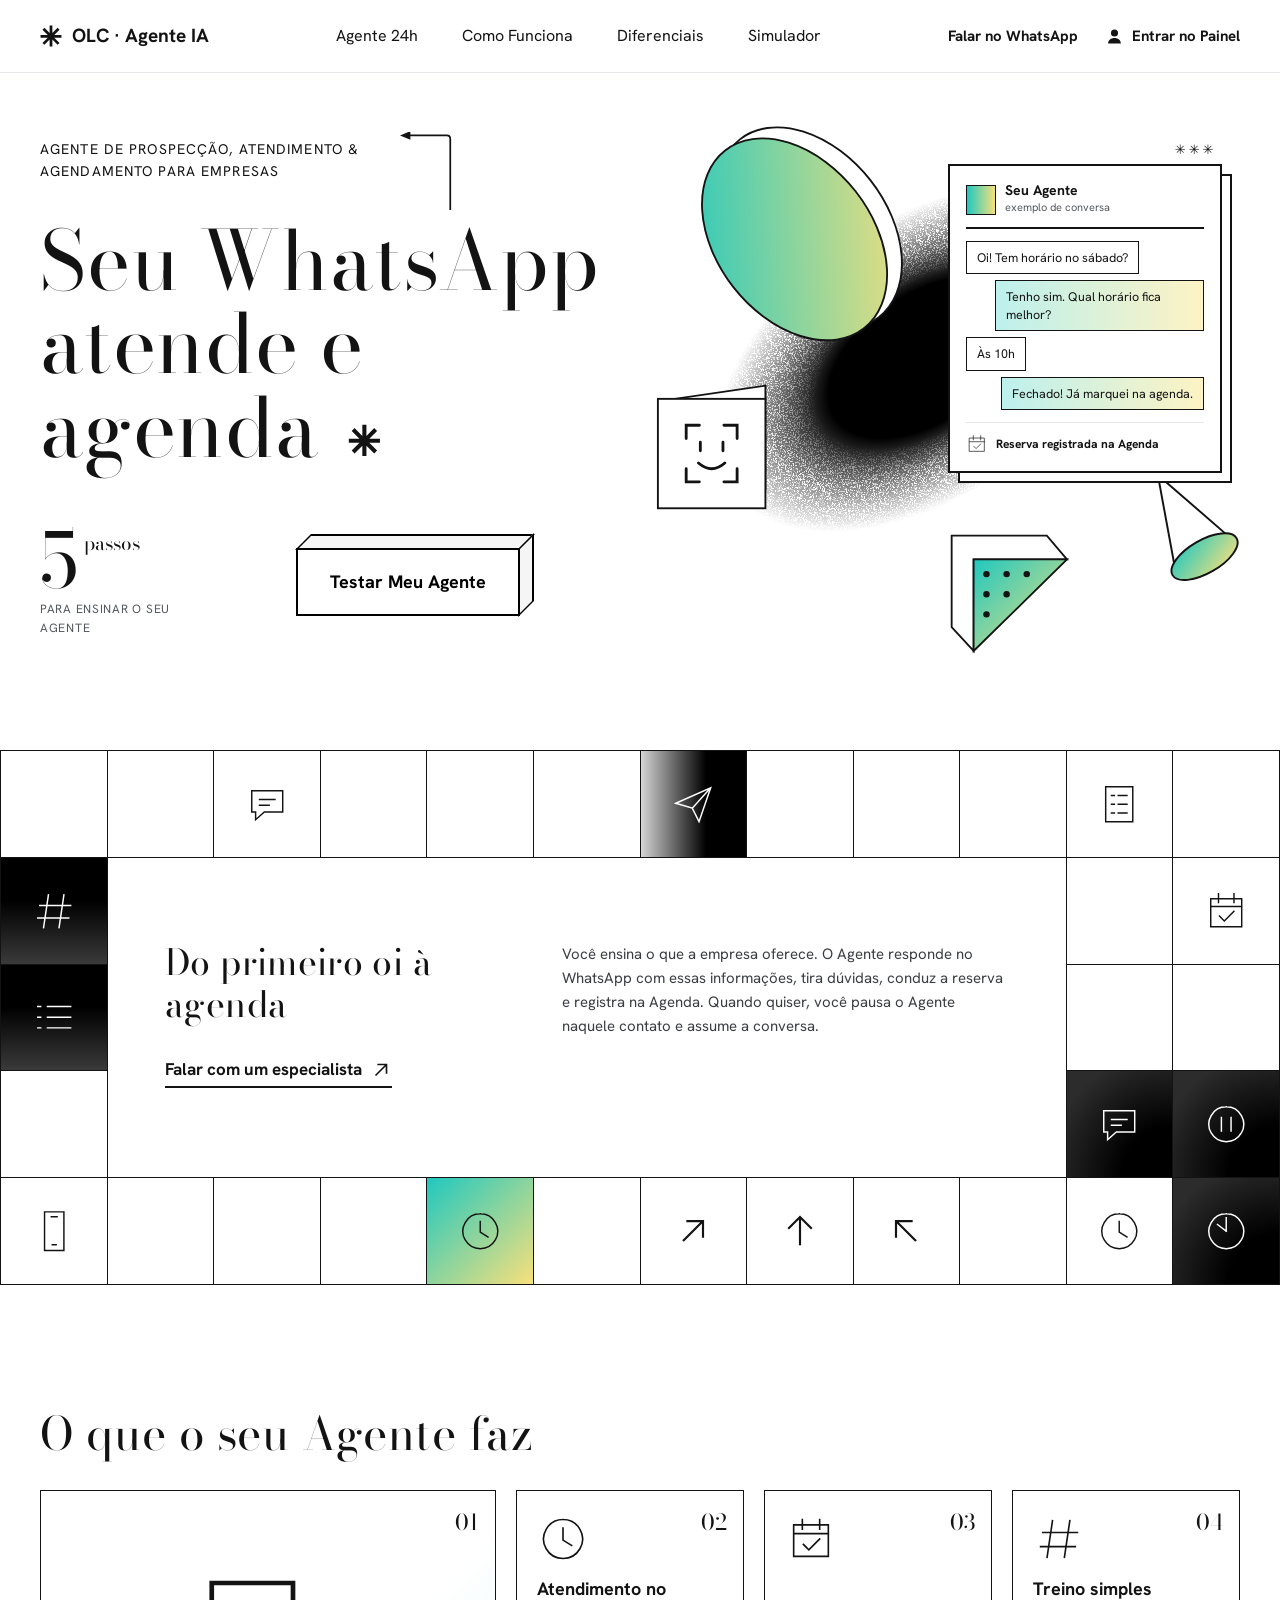
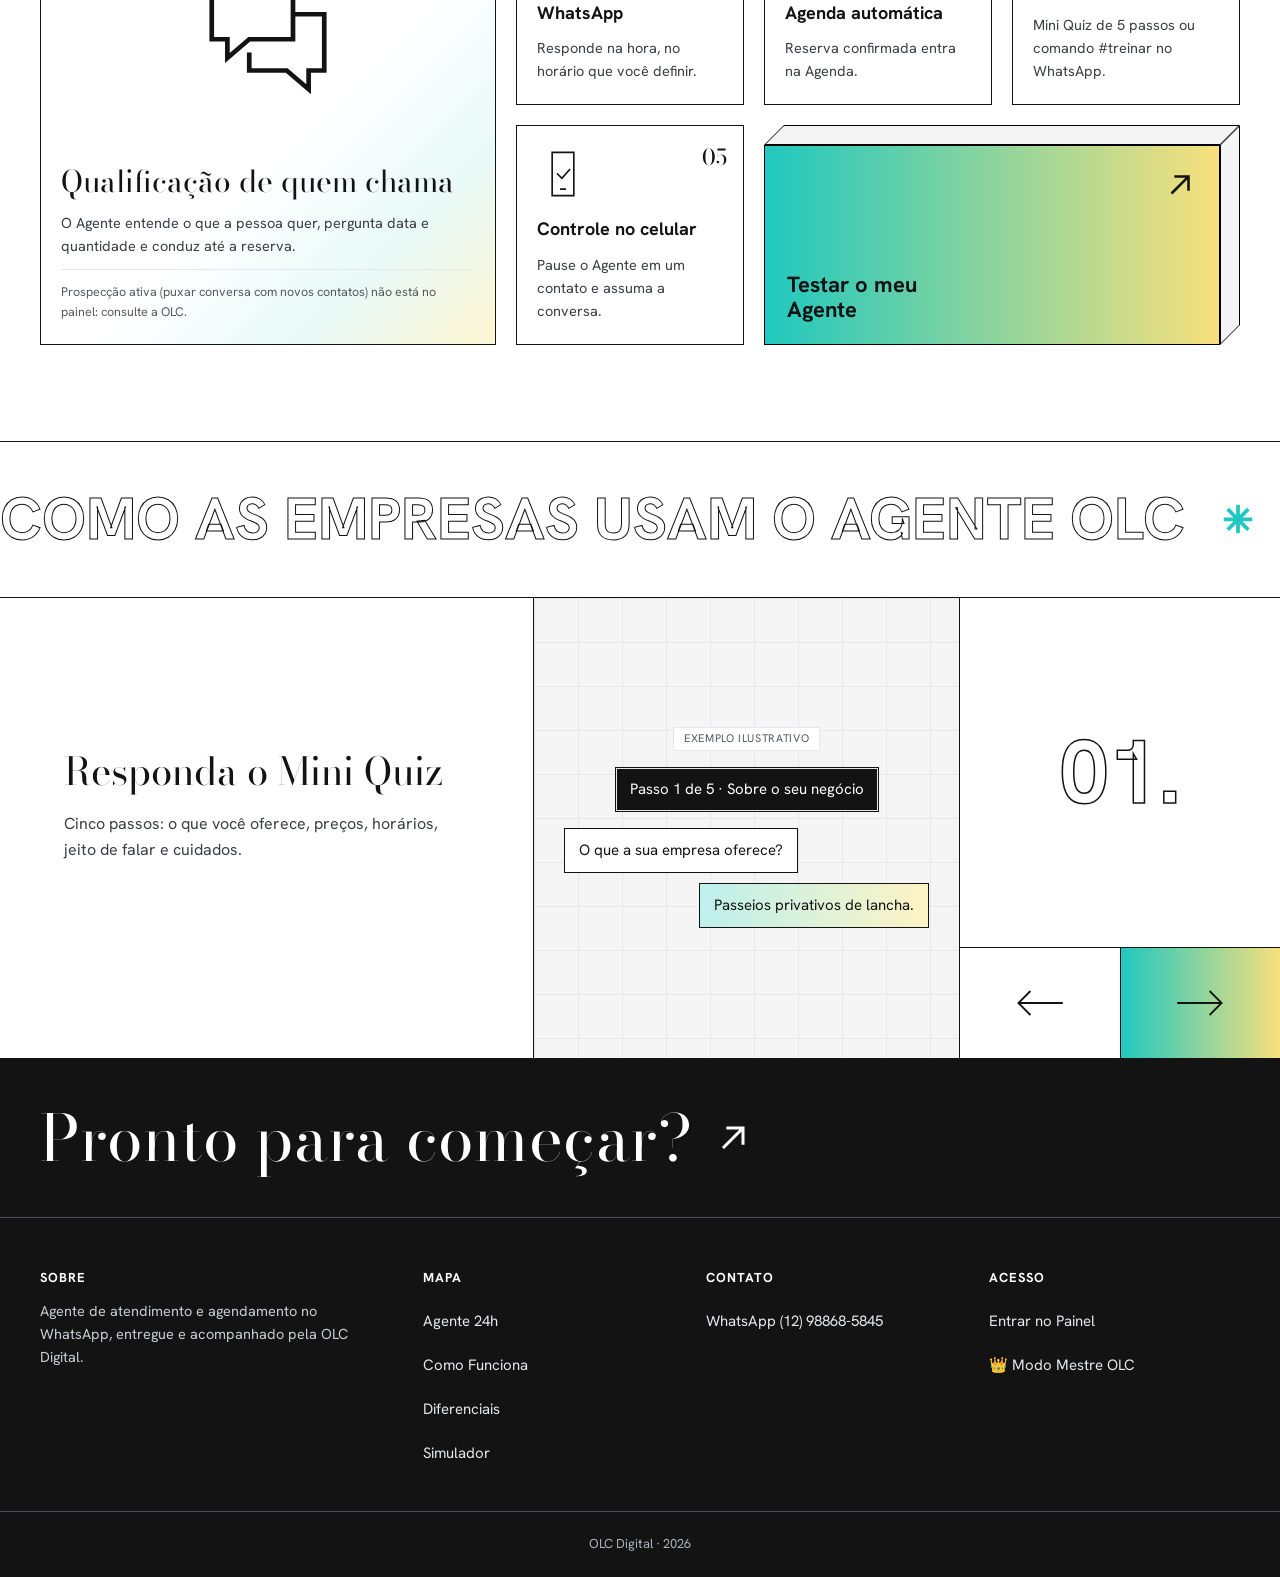
==== index.html @ b6b9e074 "Vitrine comercial em grid arquitetonico (referencia Cyboro) e painel na mesma identidade Co-authored" ====
<!doctype html>
<html lang="pt-BR">
<head>
<meta charset="utf-8">
<meta http-equiv="Content-Security-Policy" content="default-src 'none'; script-src 'self'; style-src 'self'; font-src 'self'; img-src 'self' data:; connect-src https://n8n.187.53.124.11.sslip.io; manifest-src 'self'; base-uri 'none'; form-action 'none'">
<meta name="viewport" content="width=device-width,initial-scale=1,viewport-fit=cover">
<meta name="robots" content="noindex, nofollow">
<meta name="referrer" content="no-referrer">
<meta name="theme-color" content="#ffffff">
<title>OLC · Agente IA para WhatsApp</title>
<meta name="description" content="Agente de atendimento e agendamento no WhatsApp para empresas, pela OLC Digital.">
<link rel="icon" href="icon.svg?v=5" type="image/svg+xml">
<link rel="stylesheet" href="fonts/fonts.css">
<link rel="stylesheet" href="app.css?v=5">
<link rel="stylesheet" href="cyboro.css?v=5">
</head>
<body>
<div id="app"><p class="boot">Abrindo…</p></div>
<div id="toast" class="toast" role="status" aria-live="polite"></div>
<dialog id="modal" class="modal" aria-labelledby="modalTitle"></dialog>
<noscript><p class="boot">Ative o JavaScript para usar o painel.</p></noscript>
<script src="landing.js?v=5"></script>
<script src="app.js?v=5"></script>
</body>
</html>
---- fonts/fonts.css ----
@font-face{font-family:'Bodoni Moda';font-style:normal;font-weight:400;font-display:swap;src:url(bodoni-moda-0.woff2) format('woff2')}
@font-face{font-family:'Hanken Grotesk';font-style:normal;font-weight:400;font-display:swap;src:url(hanken-grotesk-1.woff2) format('woff2')}
@font-face{font-family:'Hanken Grotesk';font-style:normal;font-weight:500;font-display:swap;src:url(hanken-grotesk-1.woff2) format('woff2')}
@font-face{font-family:'Hanken Grotesk';font-style:normal;font-weight:600;font-display:swap;src:url(hanken-grotesk-1.woff2) format('woff2')}
@font-face{font-family:'Hanken Grotesk';font-style:normal;font-weight:700;font-display:swap;src:url(hanken-grotesk-1.woff2) format('woff2')}
@font-face{font-family:'Hanken Grotesk';font-style:normal;font-weight:800;font-display:swap;src:url(hanken-grotesk-1.woff2) format('woff2')}
---- app.css ----
:root{--bg:#f8fafc;--panel:#ffffff;--panel2:#f1f5f9;--line:#e2e8f0;--line2:#cbd5e1;--ink:#0f172a;--mute:#64748b;--green:#059669;--green2:#047857;--blue:#2563eb;--copper:#d97706;--red:#dc2626;--r:20px;--out:cubic-bezier(.22,1,.36,1);--mono:'DM Mono',ui-monospace,monospace}
*{box-sizing:border-box}
html,body{margin:0;background:var(--bg);color:var(--ink);font:400 15.5px/1.55 'Schibsted Grotesk',system-ui,sans-serif;-webkit-font-smoothing:antialiased;overflow-x:clip}
body{background:radial-gradient(60% 45% at 88% 0%,rgba(16,185,129,.08),transparent 70%),radial-gradient(50% 40% at 0% 100%,rgba(37,99,235,.06),transparent 70%),var(--bg);background-attachment:fixed;min-height:100dvh}
h1,h2,h3,p,ul{margin:0;padding:0}ul{list-style:none}
h1{font-size:clamp(30px,5vw,44px);line-height:1.06;letter-spacing:-.035em;font-weight:800;color:var(--ink)}
h2{font-size:19px;letter-spacing:-.02em;font-weight:700;line-height:1.25;color:var(--ink)}
h3{font-size:16px;font-weight:700;line-height:1.3;color:var(--ink)}
a{color:inherit}
[hidden]{display:none!important}
:focus-visible{outline:3px solid var(--blue);outline-offset:2px}
.boot{padding:40px 22px;text-align:center;color:var(--mute)}
.mute{color:var(--mute)}.small{font-size:13px}
svg.i{width:22px;height:22px;flex:none;fill:none;stroke:currentColor;stroke-width:1.8;stroke-linecap:round;stroke-linejoin:round}

button{font:inherit;color:inherit;cursor:pointer}
button:disabled{cursor:not-allowed;opacity:.55}
.btn{display:inline-flex;align-items:center;justify-content:center;gap:9px;min-height:48px;padding:0 20px;border:0;border-radius:14px;background:#ffffff;color:var(--ink);box-shadow:inset 0 0 0 1px var(--line2),0 1px 2px rgba(15,23,42,.04);font-weight:700;font-size:14.5px;text-decoration:none;transition:transform .14s var(--out),background-color .15s,box-shadow .15s}
.btn:hover{background:var(--panel2)}.btn:active{transform:scale(.97)}
.btn.primary{background:var(--green);color:#ffffff;box-shadow:0 4px 14px -3px rgba(5,150,105,.38)}.btn.primary:hover{background:var(--green2)}
.btn.gold{background:#eff6ff;color:#1d4ed8;box-shadow:inset 0 0 0 1px #bfdbfe}.btn.gold:hover{background:#dbeafe}
.btn.danger{background:#fef2f2;color:var(--red);box-shadow:inset 0 0 0 1px #fecaca}
.btn.ghost{background:transparent;box-shadow:inset 0 0 0 1px var(--line)}
.btn.block{width:100%}
.btn[aria-busy="true"]{position:relative;color:transparent!important}
.btn[aria-busy="true"]::after{content:"";position:absolute;width:18px;height:18px;border-radius:50%;border:2.5px solid currentColor;border-right-color:transparent;animation:spin .7s linear infinite}
.btn.primary[aria-busy="true"]::after{border-color:#ffffff;border-right-color:transparent}
@keyframes spin{to{transform:rotate(360deg)}}
.iconbtn{display:grid;place-items:center;width:46px;height:46px;flex:none;border:0;border-radius:13px;background:#ffffff;color:#334155;box-shadow:inset 0 0 0 1px var(--line2)}
.iconbtn:hover{background:var(--panel2);color:var(--ink)}

label{display:block;font-size:13px;font-weight:600;color:#334155}
input,textarea,select{display:block;width:100%;min-height:48px;margin-top:7px;padding:12px 14px;border:0;border-radius:13px;background:#ffffff;box-shadow:inset 0 0 0 1px var(--line2);color:var(--ink);font:400 16px/1.4 inherit;font-family:inherit}
textarea{resize:vertical;min-height:88px}
input:focus,textarea:focus,select:focus{outline:0;box-shadow:inset 0 0 0 2px var(--green),0 0 0 3px rgba(16,185,129,.12)}
::placeholder{color:#94a3b8}
.check{display:flex;align-items:center;gap:10px;min-height:46px;font-weight:500;cursor:pointer;color:#334155}
.check input{width:22px;height:22px;min-height:0;margin:0;accent-color:var(--green)}
.row{display:grid;grid-template-columns:repeat(2,minmax(0,1fr));gap:12px}
.stack{display:grid;gap:14px;grid-template-columns:minmax(0,1fr);align-content:start}
.acts{display:flex;flex-wrap:wrap;gap:10px}
.err{padding:12px 14px;border-radius:13px;background:#fef2f2;color:var(--red);box-shadow:inset 0 0 0 1px #fecaca;font-size:14px}
.err:empty{display:none}

.card{min-width:0;padding:22px;border-radius:var(--r);background:#ffffff;box-shadow:inset 0 0 0 1px var(--line),0 1px 3px rgba(15,23,42,.04),0 10px 28px -10px rgba(15,23,42,.06)}
.card>header{display:flex;align-items:flex-start;justify-content:space-between;gap:12px}
.card.hi{box-shadow:inset 0 0 0 1.5px rgba(5,150,105,.38),0 14px 34px -14px rgba(5,150,105,.16)}
.card.admin{box-shadow:inset 0 0 0 1.5px #93c5fd;background:#f8fbff}
.badge{display:inline-flex;align-items:center;gap:7px;padding:4px 11px;border-radius:99px;font-size:12px;font-weight:700;white-space:nowrap;background:#f1f5f9;color:#334155}
.badge.ok{background:#ecfdf5;color:var(--green2);box-shadow:inset 0 0 0 1px #a7f3d0}
.badge.warn{background:#fffbeb;color:#b45309;box-shadow:inset 0 0 0 1px #fde68a}
.badge.off{background:#fef2f2;color:var(--red);box-shadow:inset 0 0 0 1px #fecaca}
.badge.dot::before{content:"";width:8px;height:8px;border-radius:50%;background:currentColor}
.pill-tag{display:inline-flex;align-items:center;gap:8px;padding:6px 14px;border-radius:99px;background:#ecfdf5;color:var(--green2);box-shadow:inset 0 0 0 1px #a7f3d0;font-size:13px;font-weight:700;margin-bottom:14px}

/* shell */
.shell{display:grid;grid-template-columns:256px minmax(0,1fr);min-height:100dvh}
.side{position:sticky;top:0;height:100dvh;display:flex;flex-direction:column;gap:18px;padding:22px 14px;background:#ffffff;box-shadow:1px 0 0 var(--line)}
.tabs{display:grid;gap:6px}
.tab{position:relative;display:flex;align-items:center;gap:12px;min-height:50px;padding:0 14px;border:0;border-radius:14px;background:transparent;color:#475569;font-weight:600;font-size:14.5px;text-align:left;transition:background-color .15s,color .15s}
.tab:hover{background:#f1f5f9;color:var(--ink)}
.tab[aria-selected="true"]{background:#ecfdf5;color:#065f46;font-weight:700;box-shadow:inset 0 0 0 1px #a7f3d0}
.tab[aria-selected="true"] svg{color:var(--green)}
.tab .short{display:none}
.side-foot{margin-top:auto;display:grid;gap:8px}
.main{min-width:0}
.top{position:sticky;top:0;z-index:15;display:flex;align-items:center;gap:12px;padding:12px clamp(16px,3vw,34px);background:rgba(255,255,255,.92);backdrop-filter:blur(14px);-webkit-backdrop-filter:blur(14px);box-shadow:0 1px 0 var(--line)}
.top .who{flex:1;min-width:0}
.top .who b{display:block;font-size:16px;white-space:nowrap;overflow:hidden;text-overflow:ellipsis;line-height:1.3;color:var(--ink)}
.top .who small{display:block;color:var(--mute);font-size:12.5px;white-space:nowrap;overflow:hidden;text-overflow:ellipsis}
.top .mobile-only{display:none}
.view{padding:24px clamp(16px,3vw,34px) 60px;max-width:1180px;margin:0 auto}
.view-head{margin-bottom:20px}.view-head h1{font-size:clamp(26px,3.4vw,36px)}.view-head p{margin-top:8px;color:var(--mute);max-width:46em}
.cols{display:grid;grid-template-columns:repeat(2,minmax(0,1fr));gap:18px;align-items:start}

/* status */
.status{display:grid;grid-template-columns:minmax(0,1fr) auto;gap:14px;align-items:center}
.status+.status{margin-top:16px;padding-top:16px;border-top:1px solid var(--line)}
.switch{position:relative;width:68px;height:46px;border:0;background:transparent;padding:0}
.switch::before{content:"";position:absolute;inset:5px 0;border-radius:99px;background:#cbd5e1;box-shadow:inset 0 0 0 1px #94a3b8;transition:background-color .2s}
.switch::after{content:"";position:absolute;top:9px;left:4px;width:28px;height:28px;border-radius:50%;background:#ffffff;box-shadow:0 2px 6px rgba(15,23,42,.22);transition:transform .25s var(--out)}
.switch[aria-checked="true"]::before{background:var(--green);box-shadow:none}
.switch[aria-checked="true"]::after{transform:translateX(32px)}
.tip{margin-top:12px;padding:12px 14px;border-radius:13px;background:#f0fdf4;color:#065f46;box-shadow:inset 0 0 0 1px #bbf7d0;font-size:13.5px}
code{font-family:var(--mono);font-size:.92em;background:#ffffff;box-shadow:inset 0 0 0 1px #cbd5e1;color:#0f172a;padding:1px 6px;border-radius:6px;word-break:break-word}

.list{display:grid;gap:10px;margin-top:14px;grid-template-columns:minmax(0,1fr)}
.item{min-width:0;padding:15px;border-radius:15px;background:#f8fafc;box-shadow:inset 0 0 0 1px var(--line);overflow-wrap:anywhere}
.item-top{display:flex;align-items:center;justify-content:space-between;gap:10px;flex-wrap:wrap}
.note{display:grid;grid-template-columns:minmax(0,1fr) auto;gap:10px;align-items:start}
.note p{margin-top:7px;white-space:pre-wrap;color:#1e293b}
.empty{padding:26px 16px;border-radius:15px;border:1px dashed var(--line2);background:#f8fafc;text-align:center;color:var(--mute);font-size:14px}
details.item>summary{display:flex;align-items:center;gap:10px;min-height:44px;cursor:pointer;list-style:none;font-weight:700;color:var(--ink)}
details.item>summary::-webkit-details-marker{display:none}
details.item>summary::after{content:"+";margin-left:auto;font-size:22px;font-weight:400;color:var(--mute)}
details.item[open]>summary::after{content:"−"}
details.item .body{margin-top:12px}

/* chat clean white */
.chat{display:flex;flex-direction:column;height:calc(100dvh - 290px);min-height:440px;max-width:760px;margin:0 auto;border-radius:var(--r);overflow:hidden;background:#ffffff;box-shadow:inset 0 0 0 1px var(--line),0 18px 42px -18px rgba(15,23,42,.12)}
.chat-head{display:flex;align-items:center;gap:11px;padding:12px 16px;background:#ffffff;border-bottom:1px solid var(--line)}
.chat-head .tx{flex:1;min-width:0}.chat-head b{display:block;line-height:1.3;white-space:nowrap;overflow:hidden;text-overflow:ellipsis;color:var(--ink)}.chat-head small{color:var(--green);font-size:12.5px;font-weight:600}
.msgs{flex:1;min-height:0;overflow-y:auto;display:flex;flex-direction:column;gap:8px;padding:18px 14px;background-color:#f8fafc;background-image:radial-gradient(#cbd5e1 1px,transparent 1px);background-size:20px 20px}
.bubble{max-width:84%;padding:10px 14px;border-radius:15px;white-space:pre-wrap;overflow-wrap:anywhere;box-shadow:0 1px 2px rgba(15,23,42,.06);animation:pop .3s var(--out);font-size:15px}
.bubble.in{align-self:flex-start;background:#ffffff;color:var(--ink);box-shadow:inset 0 0 0 1px var(--line),0 1px 2px rgba(15,23,42,.04);border-top-left-radius:4px}
.bubble.out{align-self:flex-end;background:var(--green);color:#ffffff;border-top-right-radius:4px}
.sys{align-self:center;max-width:92%;margin:6px 0;padding:10px 14px;border-radius:13px;background:#ffffff;color:#334155;box-shadow:inset 0 0 0 1px var(--line);font-size:13.5px;text-align:center}
.sys button{display:block;margin:8px auto 0}
@keyframes pop{from{opacity:0;transform:translateY(6px)}}
.typing{align-self:flex-start;display:flex;gap:5px;padding:13px 15px;border-radius:14px;background:#ffffff;box-shadow:inset 0 0 0 1px var(--line)}
.typing i{width:8px;height:8px;border-radius:50%;background:var(--green);animation:bounce 1.1s ease-in-out infinite}.typing i:nth-child(2){animation-delay:.14s}.typing i:nth-child(3){animation-delay:.28s}
@keyframes bounce{0%,60%,100%{transform:translateY(0);opacity:.4}30%{transform:translateY(-6px);opacity:1}}
.chat-head small.is-typing{color:var(--blue)}
.chips{display:flex;gap:8px;overflow-x:auto;padding:10px 12px;scrollbar-width:none;background:#ffffff;border-top:1px solid var(--line)}
.chips button{flex:none;min-height:42px;padding:0 15px;border:0;border-radius:99px;background:#ecfdf5;color:var(--green2);box-shadow:inset 0 0 0 1px #a7f3d0;font-size:13.5px;font-weight:600}
.chips button:hover{background:#d1fae5}
.compose{display:flex;gap:8px;align-items:center;padding:10px 12px 12px;background:#ffffff;border-top:1px solid var(--line)}
.compose input{margin:0;border-radius:99px;min-width:0;background:#f8fafc}
.compose .send{display:grid;place-items:center;width:48px;height:48px;flex:none;border:0;border-radius:50%;background:var(--green);color:#ffffff;box-shadow:0 4px 12px rgba(5,150,105,.3)}

.filterbar{display:flex;gap:8px;overflow-x:auto;scrollbar-width:none;margin-top:14px;padding:2px}
.filterbar button{flex:none;min-height:42px;padding:0 15px;border:0;border-radius:99px;background:#ffffff;box-shadow:inset 0 0 0 1px var(--line2);font-size:13.5px;font-weight:600;color:#475569}
.filterbar button[aria-pressed="true"]{background:var(--ink);color:#ffffff;box-shadow:none}
.kv{margin-top:8px;font-size:14.5px;color:#1e293b}.kv b{font-weight:700;color:var(--ink)}
.item .acts{margin-top:12px}
.item .acts .btn{min-height:44px;padding:0 14px;font-size:13.5px}
.log{display:flex;flex-direction:column;gap:6px;max-height:300px;overflow:auto;padding:10px;border-radius:12px;background:#ffffff;box-shadow:inset 0 0 0 1px var(--line);margin-top:8px}

.modal{width:min(460px,calc(100% - 24px));max-height:min(92dvh,760px);padding:24px;border:0;border-radius:24px;background:#ffffff;color:var(--ink);box-shadow:0 0 0 1px var(--line),0 30px 70px -15px rgba(15,23,42,.28)}
.modal.wide{width:min(580px,calc(100% - 20px));max-height:min(92dvh,820px)}
.q-prog{height:7px;border-radius:99px;background:#e2e8f0;overflow:hidden;margin-bottom:18px}
.q-bar{height:100%;background:linear-gradient(90deg,var(--green),var(--blue));border-radius:99px;transition:width .3s var(--out)}
.q-step{display:grid;gap:14px}
.q-step h3{font-size:20px;line-height:1.28;letter-spacing:-.02em}
.q-chips{display:flex;flex-wrap:wrap;gap:8px}
.q-chips button{min-height:38px;padding:0 14px;border:0;border-radius:99px;background:#f8fafc;color:#334155;box-shadow:inset 0 0 0 1px var(--line2);font-size:13px;font-weight:600;transition:all .15s}
.q-chips button:hover,.q-chips button.on{background:#ecfdf5;color:var(--green2);box-shadow:inset 0 0 0 1.5px var(--green)}
.q-tones{display:grid;grid-template-columns:repeat(2,minmax(0,1fr));gap:10px}
.q-tone{display:grid;gap:4px;padding:12px 14px;border:0;border-radius:15px;background:#f8fafc;box-shadow:inset 0 0 0 1px var(--line2);text-align:left;transition:all .15s}
.q-tone b{font-size:14px;color:var(--ink)}.q-tone small{font-size:12.5px;color:var(--mute);line-height:1.35}
.q-tone:hover,.q-tone.on{background:#ecfdf5;box-shadow:inset 0 0 0 2px var(--green)}
.q-nav{margin-top:18px;padding-top:14px;border-top:1px solid var(--line);justify-content:space-between;align-items:center}
.gate-steps{display:grid;gap:10px;margin-top:22px;max-width:440px}
.g-step{display:flex;align-items:center;gap:12px;padding:10px 14px;border-radius:14px;background:#ffffff;box-shadow:inset 0 0 0 1px var(--line),0 2px 6px rgba(15,23,42,.03);font-size:14px;font-weight:600;color:#334155}
.g-step b{display:grid;place-items:center;width:28px;height:28px;flex:none;border-radius:50%;background:#ecfdf5;color:var(--green2);box-shadow:inset 0 0 0 1px #a7f3d0;font-size:13px}
@media (max-width:560px){.q-tones{grid-template-columns:minmax(0,1fr)}.gate-steps{margin-left:auto;margin-right:auto;text-align:left}}
.modal::backdrop{background:rgba(15,23,42,.42);backdrop-filter:blur(4px)}
.modal[open]{animation:pop .3s var(--out)}
.modal-head{display:flex;align-items:flex-start;justify-content:space-between;gap:12px;margin-bottom:14px}
.qrbox{display:grid;place-items:center;min-height:280px;margin-top:14px;padding:16px;border-radius:18px;background:#f8fafc;box-shadow:inset 0 0 0 1px var(--line);color:var(--ink);text-align:center}
.qrbox img{width:min(270px,100%);height:auto;border-radius:12px}
.pair{font:600 clamp(24px,8vw,34px)/1.2 var(--mono);letter-spacing:.12em;color:var(--green2)}
.toast{position:fixed;left:50%;bottom:calc(96px + env(safe-area-inset-bottom));z-index:60;transform:translate(-50%,14px);width:max-content;max-width:calc(100% - 28px);padding:12px 18px;border-radius:14px;background:var(--ink);color:#ffffff;font-weight:600;font-size:14px;opacity:0;visibility:hidden;transition:opacity .2s,transform .3s var(--out),visibility .2s;box-shadow:0 16px 36px rgba(15,23,42,.22)}
.toast.on{opacity:1;visibility:visible;transform:translate(-50%,0)}
.toast.bad{background:var(--red);color:#ffffff}

/* ---------- radar clean light ---------- */
.radar{--c1:var(--green);--c2:var(--blue);position:relative;width:168px;aspect-ratio:1;flex:none}
.radar svg{position:relative;width:100%;height:100%;overflow:visible}
.radar .rings{fill:none;stroke:#cbd5e1;stroke-width:1.2}
.radar .wave{position:absolute;inset:16%;border-radius:50%;border:1.5px solid var(--c1);opacity:0;animation:wave 3.6s cubic-bezier(.22,.6,.36,1) infinite}
.radar .wave:nth-child(2){animation-delay:1.2s;border-color:var(--c2)}
.radar .wave:nth-child(3){animation-delay:2.4s}
@keyframes wave{0%{transform:scale(.45);opacity:.65}100%{transform:scale(1.45);opacity:0}}
.radar .sweep{position:absolute;inset:4%;border-radius:50%;background:conic-gradient(from 0deg,transparent 0 78%,rgba(16,185,129,.18) 99%,transparent);animation:turn 5.2s linear infinite}
.radar .orbit{transform-origin:100px 100px;animation:turn 16s linear infinite}
.radar .orbit.o2{animation:turn 23s linear infinite reverse}
.radar .orbit path{fill:none;stroke:#94a3b8;stroke-width:1.2;stroke-dasharray:3 3}
.radar .orbit circle{fill:var(--c1)}.radar .orbit .gold{fill:var(--c2)}
@keyframes turn{to{transform:rotate(360deg)}}
.radar .core{transform-origin:100px 100px;animation:breathe 3.2s ease-in-out infinite}
.radar .halo{fill:#ecfdf5}
.radar .hex{fill:#ffffff;stroke:var(--c1);stroke-width:2.5}
.radar .face{fill:none;stroke:var(--green2);stroke-width:4.5;stroke-linecap:round}
@keyframes breathe{50%{transform:scale(1.07)}}
.radar .burst{position:absolute;inset:0;border-radius:50%;border:3px solid var(--c1);pointer-events:none}

/* ---------- hero branco executivo ---------- */
.hero-wrap{max-width:1180px;margin:0 auto;padding:20px clamp(16px,3vw,34px) 0}
.hero{--tone:var(--green);position:relative;isolation:isolate;overflow:hidden;display:grid;grid-template-columns:minmax(0,1.15fr) minmax(0,1fr);grid-template-areas:"top flow" "top acts" "kpis kpis";gap:16px 28px;align-items:center;padding:24px 26px;border-radius:26px;background:#ffffff;box-shadow:inset 0 0 0 1px var(--line),0 14px 36px -16px rgba(15,23,42,.08)}
.hero::before,.hero::after{content:"";position:absolute;z-index:-2;width:65%;aspect-ratio:1;border-radius:50%;pointer-events:none}
.hero::before{left:-22%;top:-70%;background:radial-gradient(closest-side,rgba(16,185,129,.09),transparent)}
.hero::after{right:-20%;bottom:-85%;background:radial-gradient(closest-side,rgba(37,99,235,.07),transparent)}
.h-grid{position:absolute;inset:0;z-index:-1;background-image:linear-gradient(rgba(148,163,184,.12) 1px,transparent 1px),linear-gradient(90deg,rgba(148,163,184,.12) 1px,transparent 1px);background-size:34px 34px;-webkit-mask-image:radial-gradient(90% 90% at 30% 30%,#000,transparent);mask-image:radial-gradient(90% 90% at 30% 30%,#000,transparent)}
.h-top{grid-area:top;display:flex;align-items:center;gap:22px;min-width:0}
.h-copy{min-width:0}
.seal-live{display:inline-flex;align-items:center;gap:9px;padding:6px 13px;border-radius:99px;background:#ecfdf5;color:var(--green2);box-shadow:inset 0 0 0 1px #a7f3d0;font-size:12.5px;line-height:1.3}
.seal-live i{position:relative;width:9px;height:9px;flex:none;border-radius:50%;background:var(--tone)}
.seal-live i::after{content:"";position:absolute;inset:0;border-radius:50%;background:var(--tone);animation:ping 1.8s ease-out infinite}
@keyframes ping{to{transform:scale(2.6);opacity:0}}
.hero h2{margin-top:10px;font:700 clamp(28px,3.2vw,40px)/1.06 'Schibsted Grotesk',system-ui,sans-serif;letter-spacing:-.03em;color:var(--ink)}
.hero .h-copy p{margin-top:6px;color:#475569;font-size:14.5px}

.flow{grid-area:flow;display:flex;align-items:flex-start;min-width:0}
.node{display:grid;justify-items:center;gap:7px;width:76px;flex:none;font-size:12px;font-weight:700;color:#334155;text-align:center}
.node svg{width:50px;height:50px;padding:13px;border-radius:17px;fill:none;stroke:#0f172a;stroke-width:1.8;stroke-linecap:round;stroke-linejoin:round;background:#f8fafc;box-shadow:inset 0 0 0 1px var(--line2)}
.node.n-ia svg{background:linear-gradient(145deg,#059669,#047857);stroke:#ffffff;box-shadow:0 8px 20px -4px rgba(5,150,105,.45)}
.link{position:relative;flex:1;min-width:20px;height:50px}
.link u{position:absolute;left:0;right:0;top:18px;height:2px;overflow:hidden;border-radius:2px;background:#e2e8f0;text-decoration:none}
.link u.back{top:31px}
.link u i{position:absolute;inset:0;animation:run 1.9s linear infinite}
.link u i::after{content:"";position:absolute;left:0;top:0;width:44%;height:2px;background:linear-gradient(90deg,transparent,var(--green))}
.link u.back i{animation-direction:reverse;animation-delay:-.9s}
.link u.back i::after{background:linear-gradient(90deg,var(--blue),transparent);left:auto;right:100%}
@keyframes run{from{transform:translateX(-45%)}to{transform:translateX(100%)}}

.h-acts{grid-area:acts;display:flex;flex-wrap:wrap;align-items:center;gap:12px}
.power{display:flex;align-items:center;gap:10px;font-weight:700;font-size:14px;color:var(--ink)}
.h-acts .btn{flex:1 1 230px;min-height:50px;text-align:center}
.switch::before{z-index:0}.switch::after{z-index:1}

.kpis{grid-area:kpis;display:grid;grid-template-columns:repeat(3,minmax(0,1fr));gap:12px}
.kpi{position:relative;display:grid;grid-template-columns:auto minmax(0,1fr);grid-template-areas:"n l" "bar bar";gap:8px 12px;align-items:center;min-height:78px;padding:14px 16px;border:0;border-radius:18px;background:#f8fafc;box-shadow:inset 0 0 0 1px var(--line);text-align:left;transition:box-shadow .15s,background-color .15s}
.kpi:hover{background:#ffffff;box-shadow:inset 0 0 0 1.5px var(--green),0 6px 18px -6px rgba(15,23,42,.08)}
.kpi b{grid-area:n;font:600 28px/1 var(--mono);color:var(--ink)}
.kpi span{grid-area:l;font-size:13px;font-weight:600;line-height:1.25;color:#475569}
.kpi em{grid-area:bar;display:grid;grid-template-columns:repeat(8,1fr);gap:4px}
.kpi em i{height:5px;border-radius:3px;background:#e2e8f0}
.kpi em i.lit{background:var(--green);transform-origin:left;animation:fill .55s var(--out) backwards}
.kpi:nth-child(2) em i.lit{background:var(--blue)}.kpi:nth-child(3) em i.lit{background:#0284c7}
@keyframes fill{from{transform:scaleX(0)}}
.glow{position:absolute;inset:0;border-radius:inherit;box-shadow:inset 0 0 0 2px var(--green);pointer-events:none;opacity:0}
.item{position:relative}

/* estados */
.hero[data-state="ready"]{--tone:var(--copper)}
.hero[data-state="ready"] .seal-live{background:#fffbeb;color:#b45309;box-shadow:inset 0 0 0 1px #fde68a}
.hero[data-state="ready"] .l1 u i{display:none}
.hero[data-state="ready"] .l1 u{background:repeating-linear-gradient(90deg,#f59e0b 0 5px,transparent 5px 11px)}
.hero[data-state="paused"]{--tone:var(--red)}
.hero[data-state="paused"] .seal-live{background:#fef2f2;color:var(--red);box-shadow:inset 0 0 0 1px #fecaca}
.hero[data-state="paused"] .radar{--c1:#94a3b8;--c2:#94a3b8}
.hero[data-state="paused"] .radar .wave,.hero[data-state="paused"] .radar .sweep,.hero[data-state="paused"] .link u i{display:none}
.hero[data-state="paused"] .radar .orbit,.hero[data-state="paused"] .radar .core{animation-play-state:paused}
.hero[data-state="paused"] .node{opacity:.55}

/* modos compactos */
.hero.m-chat,.hero.m-agenda{padding:14px 18px}
.hero.m-chat .h-acts,.hero.m-agenda .h-acts{display:none}
.hero.m-chat{grid-template-columns:minmax(0,1fr) minmax(0,1fr);grid-template-areas:"top flow"}
.hero.m-chat .kpis{display:none}
.hero.m-agenda{grid-template-areas:"top flow" "kpis kpis"}
.hero.m-chat .radar,.hero.m-agenda .radar{width:84px}
.hero.m-chat h2,.hero.m-agenda h2{margin-top:6px;font-size:24px}
.hero.m-chat .h-copy p,.hero.m-agenda .h-copy p{display:none}
.hero-wrap.w-chat{max-width:828px}
.view.is-chat{padding-top:12px;padding-bottom:12px}.view.is-chat .view-head{display:none}
.view{padding-top:20px}

/* ---------- entrada clean white ---------- */
.gate{position:relative;isolation:isolate;overflow:hidden;min-height:100dvh;display:grid;grid-template-columns:minmax(0,1fr);align-content:start;justify-items:center;padding:24px 18px calc(34px + env(safe-area-inset-bottom))}
.aurora{position:absolute;inset:0;z-index:-1;overflow:hidden;pointer-events:none}
.aurora i{position:absolute;width:72vmax;height:72vmax;border-radius:50%}
.aurora i:nth-child(1){left:-30vmax;top:-32vmax;background:radial-gradient(closest-side,rgba(16,185,129,.12),transparent)}
.aurora i:nth-child(2){right:-35vmax;top:-10vmax;background:radial-gradient(closest-side,rgba(37,99,235,.09),transparent)}
.aurora i:nth-child(3){left:10vmax;bottom:-50vmax;background:radial-gradient(closest-side,rgba(14,165,233,.08),transparent)}
.gate-top{display:flex;align-items:center;justify-content:space-between;gap:10px;width:100%;max-width:1080px}
.logo{display:flex;align-items:center;gap:10px;font-weight:800;letter-spacing:-.02em;white-space:nowrap;color:var(--ink)}
.logo img{width:38px;height:38px}
.master-btn{min-height:44px;padding:0 16px;border:0;border-radius:99px;background:#ffffff;box-shadow:inset 0 0 0 1px var(--line2),0 2px 6px rgba(15,23,42,.05);color:#1e293b;font-weight:700;font-size:13px}
.master-btn:hover{background:#f1f5f9}
.gate-body{width:100%;max-width:1080px;display:grid;grid-template-columns:minmax(0,1.08fr) minmax(0,.92fr);gap:52px;align-items:start;margin-top:clamp(20px,4vh,48px)}
.gate-radar{width:230px;margin:0 0 22px 4px}
.gate-copy h1{font-size:clamp(34px,4.4vw,54px);line-height:1.04;color:var(--ink)}
.gate-copy h1 em{display:block;font:italic 400 1.04em/1.08 'Newsreader',Georgia,serif;color:var(--green);letter-spacing:-.015em;margin-top:4px}
.gate-copy p{margin-top:16px;max-width:29em;color:#475569;font-size:17px}
.picker h2{margin-bottom:10px;font-size:15px;color:#334155;text-transform:uppercase;letter-spacing:.04em}
.quick{display:grid;gap:10px}
.quick button{display:flex;align-items:center;gap:12px;min-height:64px;padding:10px 16px 10px 12px;border:0;border-radius:17px;background:#ffffff;box-shadow:inset 0 0 0 1px var(--line),0 2px 8px rgba(15,23,42,.04);text-align:left;transition:transform .2s var(--out),box-shadow .2s,background-color .2s}
.quick button:hover{transform:translateX(4px);box-shadow:inset 0 0 0 1.5px var(--green),0 8px 20px -6px rgba(5,150,105,.15)}
.quick button:active{transform:scale(.99)}
.quick button[aria-pressed="true"]{background:#ecfdf5;box-shadow:inset 0 0 0 1.5px var(--green)}
.quick button::after{content:"→";margin-left:auto;color:var(--green);font-size:18px;font-weight:700}
.ava{display:grid;place-items:center;width:42px;height:42px;flex:none;border-radius:13px;background:linear-gradient(145deg,#059669,#047857);color:#ffffff;font-weight:800;font-size:14px}
.quick b{display:block;font-size:15px;line-height:1.3;color:var(--ink)}.quick small{display:block;color:var(--mute);font-size:12.5px}
.quick .tx{flex:1;min-width:0}

@media (max-width:1100px){.cols{grid-template-columns:minmax(0,1fr)}}
@media (max-width:860px){
 .shell{display:block}
 .side{position:fixed;inset:auto 0 0 0;z-index:20;height:auto;padding:6px 8px calc(6px + env(safe-area-inset-bottom));background:rgba(255,255,255,.96);backdrop-filter:blur(12px);box-shadow:0 -1px 0 var(--line)}
 .side .logo,.side-foot{display:none}
 .tabs{grid-template-columns:repeat(3,minmax(0,1fr));gap:4px}
 .tab{flex-direction:column;justify-content:center;gap:3px;min-height:58px;padding:4px 2px;font-size:11.5px;text-align:center}
 .tab .long{display:none}.tab .short{display:block}
 .top .mobile-only{display:grid}
 .view{padding:18px 14px calc(104px + env(safe-area-inset-bottom))}
 .view-head{margin-bottom:14px}
 .card{padding:16px}
 .view.is-chat{padding:8px 8px calc(78px + env(safe-area-inset-bottom))}
 .view.is-chat .view-head{display:none}
 .chat{height:calc(100dvh - 248px - env(safe-area-inset-bottom));min-height:330px}
}
@media (max-width:480px){.top{gap:7px;padding-left:12px;padding-right:12px}.top .who b{white-space:normal;font-size:14.5px;line-height:1.25;display:-webkit-box;-webkit-line-clamp:2;-webkit-box-orient:vertical}.top .who small{display:none}}
@media (max-width:420px){.row{grid-template-columns:minmax(0,1fr)}.acts>.btn{flex:1 1 auto}.gate .logo span{display:none}}
@media (prefers-reduced-motion:reduce){*,*::before,*::after{animation-duration:.01ms!important;transition-duration:.01ms!important}.btn[aria-busy="true"]::after,.typing i{animation-duration:1s!important}}
@media (max-width:1100px){
 .hero{grid-template-columns:minmax(0,1fr);grid-template-areas:"top" "flow" "acts" "kpis"}
 .hero.m-agenda{grid-template-areas:"top" "flow" "kpis"}
}
@media (max-width:860px){
 .hero-wrap{padding:10px 12px 0}
 .hero{gap:12px;padding:16px;border-radius:24px}
 .h-top{gap:14px}
 .radar{width:104px}
 .hero h2{margin-top:8px;font-size:26px}
 .hero .h-copy p{font-size:13px;line-height:1.4;margin-top:4px}
 .seal-live{font-size:11.5px;padding:5px 10px;gap:7px}
 .node svg{width:44px;height:44px;padding:11px;border-radius:15px}
 .link{height:44px}.link u{top:15px}.link u.back{top:28px}
 .node{width:68px;gap:5px;font-size:11px}
 .h-acts{gap:9px}
 .power{width:100%;justify-content:space-between;flex-direction:row-reverse}
 .h-acts .btn{flex:1 1 100%;min-height:50px;font-size:13.5px;padding:0 12px}
 .kpis{gap:8px}
 .kpi{grid-template-columns:minmax(0,1fr);grid-template-areas:"n" "l" "bar";gap:5px;justify-items:start;min-height:92px;padding:10px 9px;border-radius:15px}
 .kpi b{font-size:24px}
 .kpi span{font-size:11px;min-height:2.5em}
 .kpi em{width:100%;gap:2px}
 .hero.m-chat{grid-template-columns:minmax(0,1fr);grid-template-areas:"top";padding:9px 12px;gap:0;border-radius:18px}
 .hero.m-chat .flow{display:none}
 .hero.m-chat .radar,.hero.m-agenda .radar{width:58px}
 .hero.m-chat h2{display:none}
 .hero.m-agenda h2{font-size:22px}
 .hero.m-agenda{padding:12px}
 .view{padding-top:16px}
 .view.is-chat{padding-top:8px}
 .view-head h1{font-size:25px}
 .gate-body{grid-template-columns:minmax(0,1fr);gap:20px;margin-top:14px;max-width:520px}
 .gate-copy{text-align:center}
 .gate-radar{width:144px;margin:0 auto 14px}
 .gate-copy h1{font-size:32px}
 .gate-copy p{margin:10px auto 0;font-size:15px}
}
@media (prefers-reduced-motion:reduce){.radar *,.radar,.link u i,.seal-live i::after{animation:none!important}.radar .wave,.radar .sweep{display:none}}
#cSrv,#cNotas,#cAgenda{scroll-margin-top:86px}

.gate-top__acts{display:flex;gap:8px;flex-wrap:wrap;justify-content:flex-end}
body.is-landing{background:#fff}
---- cyboro.css ----
/* ===== Identidade: branco arquitetônico, linhas finas, preto #131313, turquesa → ouro ===== */
:root{--bg:#ffffff;--panel:#ffffff;--panel2:#f5f5f5;--line:#e5e7eb;--line2:#131313;--ink:#131313;--mute:#55595f;--green:#20c8bf;--green2:#0b6f6a;--blue:#0b6f6a;--copper:#f8e07c;--red:#b3261e;--grad:linear-gradient(90deg,#20c8bf,#f8e07c);--r:0px;--mono:'Hanken Grotesk',system-ui,sans-serif;--sans:'Hanken Grotesk',system-ui,sans-serif;--serif:'Bodoni Moda',Georgia,serif}
html,body{background:#fff;color:var(--ink);font-family:var(--sans)}
body{background:#fff}
:focus-visible{outline:3px solid #0b6f6a;outline-offset:2px}
.sr{position:absolute;width:1px;height:1px;overflow:hidden;clip-path:inset(50%);white-space:nowrap}

/* ---------- vitrine ---------- */
.lp{font:400 16px/1.6 var(--sans);color:#131313;overflow-x:clip}
.lp h1,.lp h2{font-family:var(--serif);font-weight:400;letter-spacing:.01em;color:#131313}
.lp h3{font-size:18px;font-weight:700}
.lp a{text-decoration:none}
.lp section{scroll-margin-top:72px}
.lp-wrap{display:block;width:min(1280px,calc(100% - 80px));margin-inline:auto}
.lp-ico{width:44%;height:44%;max-width:64px;fill:none;stroke:currentColor;stroke-width:1.5;stroke-linecap:square}
.lp-arrow{width:22px;height:22px;flex:none;fill:none;stroke:currentColor;stroke-width:1.8}
.lp-star{display:inline-block;width:26px;height:26px;flex:none;animation:spin 5s linear infinite}
.lp-star svg{display:block;width:100%;height:100%;fill:currentColor}
@keyframes spin{to{transform:rotate(360deg)}}

[data-animate="link"]{position:relative;display:inline-flex;align-items:center;min-height:44px}
[data-animate="link"]::after{content:"";position:absolute;left:0;right:0;bottom:8px;height:2px;background-image:linear-gradient(90deg,#20c8bf,#f8e07c);transform:scaleX(0);transform-origin:right;transition:transform .35s var(--out)}
[data-animate="link"]:hover::after,[data-animate="link"]:focus-visible::after{transform:scaleX(1);transform-origin:left}

.header{position:sticky;top:0;z-index:30;background:rgba(255,255,255,.96);box-shadow:0 1px 0 #e5e7eb}
.header__columns{display:flex;align-items:center;justify-content:space-between;gap:20px;height:72px}
.header__logo{display:flex;align-items:center;gap:10px;min-height:44px;font-size:19px;white-space:nowrap}
.lp-star--logo{width:22px;height:22px}
.header__nav{display:flex;gap:44px}
.header__nav .only-mobile{display:none}
.header__right{display:flex;align-items:center;gap:28px}
.header__wa{font-weight:700;font-size:15px}
.header__signin{display:flex;align-items:center;gap:9px;min-height:46px;padding:0;border:0;background:none;font:700 15px var(--sans);white-space:nowrap}
.header__signin svg{width:17px;height:17px;fill:currentColor}
.header__burger{display:none;width:46px;height:46px;padding:0;border:0;background:none;place-content:center;gap:5px}
.header__burger i{display:block;width:24px;height:2px;background:#131313;transition:transform .25s,opacity .2s}
.menu-open .header__burger i:nth-child(1){transform:translateY(7px) rotate(45deg)}.menu-open .header__burger i:nth-child(2){opacity:0}.menu-open .header__burger i:nth-child(3){transform:translateY(-7px) rotate(-45deg)}

.section--hero{padding:44px 0 72px}
.hero__columns{display:grid;grid-template-columns:minmax(0,1fr) minmax(0,1fr);gap:32px;align-items:center}
.hero__over-row{display:flex;align-items:flex-start;gap:24px}
.hero__over-heading{max-width:24em;margin:0 0 36px;padding-top:6px;font-size:14px;letter-spacing:.08em;text-transform:uppercase}
.hero__over-row svg{width:52px;height:78px;flex:none}
.lp .section--hero h1{font-size:clamp(46px,6.4vw,92px);line-height:1.02;max-width:7.6em}
.hero__heading-star{width:.4em;height:.4em;margin-left:.1em;animation:spin 5s linear infinite}
.hero__price-wrap{display:flex;align-items:center;gap:76px;margin-top:56px}
.hero__price b{display:block;font:400 76px/.9 var(--serif)}
.hero__price sup{margin-left:6px;font:400 19px/1 var(--serif);vertical-align:top;position:relative;top:8px}
.hero__price span{display:block;max-width:15em;margin-top:6px;font-size:12px;letter-spacing:.06em;text-transform:uppercase;color:#55595f}

.btn-cube-wrap{display:inline-block;padding:14px 16px 14px 0}
.btn-cube{position:relative;display:inline-block}
.btn-cube__front{position:relative;z-index:2;display:block;min-height:68px;padding:0 32px;border:2px solid #000;background:#fff;color:#000;font:700 18px var(--sans);transition:transform .2s}
.btn-cube__side{position:absolute;border:2px solid #000;background:#f5f5f5;transition:transform .2s,opacity .2s}
.btn-cube__side.mod--1{left:7px;right:-7px;top:-14px;height:16px;transform:skewX(-45deg)}
.btn-cube__side.mod--2{top:-7px;bottom:7px;right:-14px;width:16px;z-index:1;transform:skewY(-45deg)}
.btn-cube__side.mod--3{left:7px;right:-7px;bottom:14px;height:16px;transform:skewX(45deg);opacity:0}
[data-animate="cube-hover"]:hover .btn-cube__front,[data-animate="cube-hover"]:focus-within .btn-cube__front{transform:translateY(-14px)}
[data-animate="cube-hover"]:hover .btn-cube__side.mod--1{transform:translateY(-1px) skewX(-45deg);opacity:0}
[data-animate="cube-hover"]:hover .btn-cube__side.mod--2{transform:translateY(-7px) skewY(45deg)}
[data-animate="cube-hover"]:hover .btn-cube__side.mod--3{opacity:1}

.hero__elements-wrap{position:relative;aspect-ratio:640/590;width:100%;max-width:640px;margin-left:auto}
.he{position:absolute;display:block}
.he-blob{left:6%;top:6%;width:80%;height:78%;border-radius:50%;background:radial-gradient(closest-side,#000 46%,rgba(0,0,0,.72) 62%,rgba(0,0,0,0) 100%);transform:rotate(-34deg) scaleY(.66);-webkit-mask-image:url("data:image/svg+xml,%3Csvg xmlns='http://www.w3.org/2000/svg' width='180' height='180'%3E%3Cfilter id='n'%3E%3CfeTurbulence type='fractalNoise' baseFrequency='.9' numOctaves='1'/%3E%3CfeColorMatrix values='0 0 0 0 0 0 0 0 0 0 0 0 0 0 0 0 0 0 7 -2.6'/%3E%3C/filter%3E%3Crect width='180' height='180' filter='url(%23n)'/%3E%3C/svg%3E"),radial-gradient(closest-side,#000 52%,transparent 78%);mask-image:url("data:image/svg+xml,%3Csvg xmlns='http://www.w3.org/2000/svg' width='180' height='180'%3E%3Cfilter id='n'%3E%3CfeTurbulence type='fractalNoise' baseFrequency='.9' numOctaves='1'/%3E%3CfeColorMatrix values='0 0 0 0 0 0 0 0 0 0 0 0 0 0 0 0 0 0 7 -2.6'/%3E%3C/filter%3E%3Crect width='180' height='180' filter='url(%23n)'/%3E%3C/svg%3E"),radial-gradient(closest-side,#000 52%,transparent 78%)}
.he-disc{left:6%;top:1%;width:38%;animation:float 7s ease-in-out infinite}
.he-smile{left:0;top:49%;width:21%;animation:float 8s ease-in-out -2s infinite}
.he-cone{right:0;top:66%;width:15%;animation:float 6s ease-in-out -1s infinite}
.he-wedge{left:50%;bottom:0;width:21%;animation:float 9s ease-in-out -4s infinite}
@keyframes float{50%{transform:translateY(-14px)}}
.he-card{right:3%;top:9%;width:47%;padding:16px;background:#fff;border:2px solid #131313;box-shadow:10px 10px 0 -2px #fff,10px 10px 0 0 #131313}
.he-dots{position:absolute;right:4px;top:-26px;font-size:13px;letter-spacing:3px}
.he-card__head{display:grid;grid-template-columns:auto 1fr;column-gap:9px;align-items:center;padding-bottom:10px;border-bottom:2px solid #131313}
.he-card__head i{grid-row:span 2;width:30px;height:30px;background:var(--grad);border:1px solid #131313}
.he-card__head b{font-size:14px;line-height:1.2}.he-card__head small{font-size:11px;color:#55595f}
.he-card__log{display:flex;flex-direction:column;gap:6px;padding:12px 0}
.lp-b{max-width:88%;padding:7px 10px;border:1px solid #131313;font-size:12.5px;line-height:1.4}
.lp-b.in{align-self:flex-start;background:#fff}.lp-b.out{align-self:flex-end;background:linear-gradient(90deg,#bdf0ed,#fdf3c4)}
.lp-b.sys{align-self:center;background:#131313;color:#fff;text-align:center}
.he-card__tele{display:flex;align-items:center;gap:8px;padding-top:10px;border-top:1px solid #e5e7eb;font-size:12px;font-weight:700}
.he-card__tele .lp-ico{width:22px;height:22px}

/* grade modular */
.section--solutions{padding:24px 0 64px}
.solutions__columns{display:grid;grid-template-columns:repeat(12,minmax(0,1fr));grid-auto-rows:calc(100vw / 12);max-width:1680px;margin:0 auto;border-top:1px solid #131313;border-left:1px solid #131313}
.solutions__block{position:relative;overflow:hidden;display:grid;place-items:center;border-right:1px solid #131313;border-bottom:1px solid #131313;font-style:normal}
.solutions__block.r1{grid-row:1}.solutions__block.r2{grid-row:2}.solutions__block.r3{grid-row:3}.solutions__block.r4{grid-row:4}.solutions__block.r5{grid-row:5}
.solutions__block.c1{grid-column:1}.solutions__block.c2{grid-column:2}.solutions__block.c3{grid-column:3}.solutions__block.c4{grid-column:4}.solutions__block.c5{grid-column:5}.solutions__block.c6{grid-column:6}.solutions__block.c7{grid-column:7}.solutions__block.c8{grid-column:8}.solutions__block.c9{grid-column:9}.solutions__block.c10{grid-column:10}.solutions__block.c11{grid-column:11}.solutions__block.c12{grid-column:12}
.mod--wite{background:#fff;cursor:default}
.solutions__img{position:absolute;inset:0;display:flex;flex-direction:column;align-items:center;justify-content:center;gap:6px;transition:transform .35s var(--out),opacity .25s}
.solutions__img.mod--hover{opacity:0;transform:translateY(28%);background:var(--grad)}
.solutions__img small{font-size:11px;font-weight:700;letter-spacing:.05em;text-transform:uppercase}
.mod--wite:hover .solutions__img,.mod--wite:focus .solutions__img{opacity:0;transform:translateY(-28%)}
.mod--wite:hover .solutions__img.mod--hover,.mod--wite:focus .solutions__img.mod--hover{opacity:1;transform:none}
.mod--dark1,.mod--dark2,.mod--dark3{color:#fff;background:radial-gradient(120% 120% at 100% 100%,#000 40%,#2c2c2c 100%)}
.mod--dark1{background:linear-gradient(90deg,#d4d4d4,#000 62%)}.mod--dark2{background:linear-gradient(180deg,#000 40%,#3a3a3a)}
.solutions__par{display:grid;place-items:center;width:100%;height:100%;transition:transform .3s ease-out}
.mod--grad{background:linear-gradient(135deg,#20c8bf,#f8e07c)}
.mod--go .lp-arrow{width:38%;height:38%;max-width:40px;stroke-width:1.3}
.mod--go.g2 .lp-arrow{transform:rotate(-45deg)}.mod--go.g3 .lp-arrow{transform:rotate(-90deg)}
.solutions__center{grid-column:2/11;grid-row:2/5;display:grid;grid-template-columns:minmax(0,4fr) minmax(0,5fr);gap:40px;align-content:center;padding:0 6%;border-right:1px solid #131313;border-bottom:1px solid #131313}
.lp .solutions__center h2{margin-bottom:22px;font-size:clamp(26px,2.8vw,42px);line-height:1.15}
.solutions__center p{font-size:15px;color:#3a3d42;max-width:34em}
.btn2{position:relative;display:inline-flex;align-items:center;gap:8px;min-height:46px;font-weight:700;font-size:17px;transition:padding .12s}
.btn2 .line{position:absolute;left:0;right:0;height:2px;background:#131313;transition:transform .15s}
.btn2 .line.mod--1{top:5px;transform:scaleX(0)}.btn2 .line.mod--2{bottom:5px}
.btn2:hover .line.mod--1{transform:scaleX(1)}.btn2:hover .line.mod--2{background:var(--grad);height:3px}

/* diferenciais */
.section--arguments{padding:56px 0 96px}
.lp .section--arguments h2{font-size:clamp(32px,3.6vw,46px);margin-bottom:28px}
.argument__grid{display:grid;grid-template-columns:2fr 1fr 1fr 1fr;grid-template-areas:"a1 a2 a3 a4" "a1 a5 a6 a6";gap:20px}
.argument__card{position:relative;display:flex;flex-direction:column;gap:12px;padding:22px 20px;border:1px solid #131313;background:#fff;transition:transform .3s var(--out),box-shadow .3s var(--out)}
.argument__card:hover{transform:translate(-6px,-6px);box-shadow:6px 6px 0 #131313}
.argument__card .lp-ico{width:52px;height:52px;margin-bottom:auto}
.argument__card p{font-size:14.5px;color:#3a3d42}
.argument__card small{padding-top:12px;border-top:1px solid #e5e7eb;font-size:12.5px;color:#55595f}
.argument__num{position:absolute;right:16px;top:14px;font:400 22px var(--serif)}
.a1{grid-area:a1;min-height:440px;justify-content:flex-end;background:linear-gradient(135deg,#fff 55%,#e8faf8 78%,#fdf6d2)}
.a1 .lp-ico{width:150px;height:150px;max-width:none;margin:auto}
.a1 h3{font:400 30px/1.15 var(--serif)}
.a2{grid-area:a2}.a3{grid-area:a3}.a4{grid-area:a4}.a5{grid-area:a5}.a6{grid-area:a6}
.argument__cube{position:relative;min-height:220px;padding:20px 20px 0 0}
.argument__cube-front{position:relative;z-index:2;display:flex;flex-direction:column;justify-content:space-between;align-items:flex-start;width:100%;height:100%;min-height:200px;padding:22px;border:1px solid #000;background:linear-gradient(90deg,#20c8bf,#f8e07c);text-align:left;transition:transform .2s}
.argument__cube-front .lp-arrow{align-self:flex-end;width:34px;height:34px}
.argument__cube-title{font-size:22px;font-weight:700;line-height:1.15;max-width:9em}
.argument__cube-side{position:absolute;border:1px solid #000;background:#f5f5f5;transition:transform .2s,opacity .2s}
.argument__cube-side.mod--1{left:10px;right:10px;top:0;height:20px;transform:skewX(-45deg)}
.argument__cube-side.mod--2{right:0;top:10px;bottom:10px;width:20px;transform:skewY(-45deg)}
.argument__cube-side.mod--3{left:10px;right:10px;bottom:-20px;height:20px;transform:skewX(45deg);opacity:0}
.argument__cube:hover .argument__cube-front,.argument__cube:focus-within .argument__cube-front{transform:translate(0,-20px)}
.argument__cube:hover .argument__cube-side.mod--1{opacity:0}
.argument__cube:hover .argument__cube-side.mod--3{opacity:1;transform:translateY(-20px) skewX(45deg)}
.argument__cube:hover .argument__cube-side.mod--2{transform:translateY(-10px) skewY(45deg)}

/* faixa contínua */
.section--runline{overflow:hidden;border-top:1px solid #131313;border-bottom:1px solid #131313;padding:30px 0}
.runline{display:flex;width:max-content;animation:runline 34s linear infinite}
.runline__set{display:flex;align-items:center;gap:38px;padding-right:38px}
.runline__set>span:not(.lp-star){font-size:clamp(34px,4.6vw,62px);font-weight:700;text-transform:uppercase;white-space:nowrap;color:#fff;-webkit-text-stroke:1px #131313}
.runline .lp-star{width:30px;height:30px;color:#20c8bf}
@keyframes runline{to{transform:translateX(-50%)}}

/* simulador: carrossel duplo */
.using{display:grid;grid-template-columns:minmax(0,5fr) minmax(0,4fr) minmax(0,3fr);border-bottom:1px solid #131313;max-width:1680px;margin:0 auto}
.using__text{overflow:hidden;align-self:center;touch-action:pan-y}
.using__track,.using__stack{transition:transform .6s var(--out)}
.using__track{display:flex}
.using__slide{flex:0 0 100%;padding:48px clamp(24px,5vw,80px)}
.lp .using__slide h3{font:400 clamp(28px,3vw,42px)/1.15 var(--serif);margin-bottom:18px}
.using__slide p{max-width:26em;color:#3a3d42}
.using__visual{height:460px;overflow:hidden;border-left:1px solid #131313;border-right:1px solid #131313;background:#f5f5f5;touch-action:pan-y}
.using__stack{height:100%}
.using__chat{display:flex;flex-direction:column;justify-content:center;gap:10px;height:100%;padding:30px;background-image:linear-gradient(#e5e7eb 1px,transparent 1px),linear-gradient(90deg,#e5e7eb 1px,transparent 1px);background-size:44px 44px}
.using__chat>span{align-self:center;padding:2px 10px;background:#fff;border:1px solid #e5e7eb;font-size:11px;letter-spacing:.06em;text-transform:uppercase;color:#55595f}
.using__chat .lp-b{font-size:15px;padding:11px 14px}
.using__side{display:grid;grid-template-rows:1fr auto}
.using__num{display:grid;place-items:center;font:700 clamp(60px,7vw,104px)/1 var(--sans);color:#fff;-webkit-text-stroke:1.500px #131313}
.using__ctl{display:grid;grid-template-columns:1fr 1fr;border-top:1px solid #131313}
.using__ctl button{display:grid;place-items:center;height:110px;border:0;background:#fff;transition:background-color .2s}
.using__ctl button+button{border-left:1px solid #131313;background:var(--grad)}
.using__ctl button:hover{background:#131313;color:#fff}
.using__ctl svg{width:48px;height:30px;fill:none;stroke:currentColor;stroke-width:1.5}

/* rodapé */
.footer{background:#131313;color:#fff}
.footer__get-link{position:relative;display:block;padding:44px 0;border-bottom:1px solid #4a4d52;overflow:hidden}
.footer__get-link::before{content:"";position:absolute;inset:0;background:linear-gradient(90deg,#20c8bf,#f8e07c);transform:scaleX(0);transform-origin:left;transition:transform .5s var(--out)}
.footer__get-link .lp-wrap{position:relative}
.lp .footer__get-link h2{display:flex;align-items:center;gap:20px;flex-wrap:wrap;color:#fff;font-size:clamp(34px,5vw,66px);line-height:1.1;transition:color .3s}
.footer__get-link .lp-arrow{width:40px;height:40px}
.footer__get-link:hover::before,.footer__get-link:focus-visible::before{transform:scaleX(1)}
.lp .footer__get-link:hover h2,.lp .footer__get-link:focus-visible h2{color:#131313}
.footer__cols{display:grid;grid-template-columns:1.4fr 1fr 1fr 1fr;gap:32px;padding:52px 0 36px}
.lp .footer h3{margin-bottom:12px;color:#fff;font-size:13px;letter-spacing:.08em;text-transform:uppercase}
.footer__cols p{max-width:22em;font-size:14.5px;color:#c9ccd1}
.footer__cols a,.footer__cols button{display:flex;width:max-content;max-width:100%;min-height:44px;align-items:center;padding:0;border:0;background:none;color:#e6e8eb;font:400 15px var(--sans);text-align:left}
.footer__copy{padding:22px;border-top:1px solid #4a4d52;text-align:center;font-size:13px;color:#aeb2b8}

@media (max-width:1100px){
 .header__nav{gap:22px}.header__wa{display:none}
 .hero__price-wrap{gap:36px}
}
@media (max-width:900px){
 .lp-wrap{width:calc(100% - 32px)}
 .header__columns{height:64px;gap:8px}
 .header__logo{font-size:16px}
 .header__right{gap:6px}
 .header__signin{min-height:44px;padding:0 10px;border:1px solid #131313;font-size:13px}
 .header__signin svg{display:none}
 .header__burger{display:grid}
 .header__nav{position:absolute;left:0;right:0;top:64px;display:none;flex-direction:column;gap:0;padding:8px 16px 18px;background:#fff;border-bottom:1px solid #131313}
 .menu-open .header__nav{display:flex}
 .header__nav a{min-height:50px;font-size:18px}
 .header__nav .only-mobile{display:inline-flex;font-weight:700}
 .section--hero{padding:28px 0 20px}
 .hero__columns{grid-template-columns:minmax(0,1fr)}
 .hero__over-heading{font-size:12px;margin-bottom:20px}
 .hero__over-row svg{width:38px;height:56px}
 .lp .section--hero h1{font-size:clamp(44px,13vw,70px)}
 .hero__price-wrap{margin-top:26px;gap:18px;justify-content:space-between}
 .hero__price b{font-size:54px}.hero__price sup{font-size:15px}.hero__price span{font-size:10.500px}
 .btn-cube__front{min-height:60px;padding:0 20px;font-size:16px}
 .hero__elements-wrap{margin:34px auto 0;aspect-ratio:360/440}
 .he-card{right:3%;top:8%;width:70%;padding:12px}
 .he-disc{left:0;top:0;width:44%}.he-smile{left:0;top:66%;width:27%}.he-wedge{left:42%;width:27%}.he-cone{top:76%;width:20%}
 .he-blob{left:0;width:100%;top:12%}
 .solutions__columns{grid-template-columns:repeat(4,minmax(0,1fr));grid-auto-rows:auto;grid-auto-flow:dense}
 .solutions__block{grid-row:auto!important;grid-column:auto!important;aspect-ratio:1;order:2}
 .solutions__block.mod--empty,.solutions__block.mod--go.g2,.solutions__block.mod--go.g3{display:none}
 .solutions__block.mod--wite{order:1}
 .solutions__center{order:0;grid-column:1/-1;grid-row:auto;grid-template-columns:minmax(0,1fr);gap:18px;padding:38px 20px}
 .argument__grid{grid-template-columns:repeat(2,minmax(0,1fr));grid-template-areas:"a1 a1" "a2 a3" "a4 a5" "a6 a6";gap:12px}
 .a1{min-height:340px}.a1 .lp-ico{width:100px;height:100px}
 .argument__card{padding:18px 14px}.argument__card h3{font-size:16px;line-height:1.25}.argument__card .lp-ico{width:40px;height:40px;margin-bottom:8px}.a1 .lp-ico{width:100px;height:100px;margin:auto}
 .argument__card p{font-size:13.500px}
 .section--arguments{padding:30px 0 74px}
 .using{grid-template-columns:minmax(0,1fr)}
 .using__slide{padding:36px 20px}
 .using__visual{height:340px;border:0;border-top:1px solid #131313;border-bottom:1px solid #131313}
 .using__side{grid-template-rows:auto;grid-template-columns:1fr 1.2fr}
 .using__ctl{border-top:0;border-left:1px solid #131313}.using__ctl button{height:96px}
 .footer__get-link{padding:34px 0}
 .footer__cols{grid-template-columns:minmax(0,1fr);gap:24px;padding:36px 0 24px}
 .footer__copy{padding-bottom:calc(22px + env(safe-area-inset-bottom))}
}
@media (max-width:360px){.header__logo b{font-size:14px}.hero__price-wrap{flex-wrap:wrap}}

/* ---------- painel e telas internas ---------- */
.aurora{display:none}
h1,.view-head h1,.hero h2,.gate-copy h1{font-family:var(--serif);font-weight:400;letter-spacing:.005em}
.gate-copy h1 em,.gate-copy h1{font-style:normal}
.gate-copy h1 em{color:#0b6f6a;font-family:var(--serif)}
.card,.card.hi,.card.admin{border:1px solid #131313;border-radius:0;background:#fff;box-shadow:none}
.card.hi{box-shadow:6px 6px 0 #131313}
.card.admin{background:#fffdf2}
.btn{border:1px solid #131313;border-radius:0;background:#fff;color:#131313;box-shadow:none}
.btn:hover{background:#f5f5f5}
.btn.primary,.btn.gold{border:1px solid #131313;background:var(--grad);color:#131313;box-shadow:4px 4px 0 #131313}
.btn.primary:hover,.btn.gold:hover{background:var(--grad);box-shadow:2px 2px 0 #131313;transform:translate(2px,2px)}
.btn.danger{border-color:#b3261e;color:#8c1d18;background:#fff}
.btn.ghost{background:transparent;border-color:#e5e7eb}
.iconbtn,.master-btn{border:1px solid #131313;border-radius:0;background:#fff;color:#131313;box-shadow:none}
input,textarea,select{border:1px solid #131313;border-radius:0;background:#fff;color:#131313;box-shadow:none}
input:focus,textarea:focus,select:focus{border-color:#131313;box-shadow:inset 0 -3px 0 #20c8bf}
.item,details.item,.tip,.err,.empty,.qrbox,.sys,.bubble,.q-tone,.q-chips button,.badge,.toast,.modal,.chat,.preview,.seal-live,.pill-tag,.g-step,.g-step b,.ava,.kpi,.node svg,.chips button,.filterbar button,.compose input,.compose .send,.typing,.hero,.radar .sweep+svg{border-radius:0!important}
.item{border:1px solid #e5e7eb;background:#fff;box-shadow:none}
.tip{border:1px solid #131313;background:#fffbe3;color:#3d3300}
code{background:#fff;border:1px solid #e5e7eb;color:#131313}
.badge{border:1px solid #131313;background:#fff;color:#131313}
.badge.ok{background:#c9f3f0;color:#063f3c}.badge.warn{background:#fdf0b8;color:#4a3b00}.badge.off{background:#fde0dd;color:#7a1712}
.modal{border:1px solid #131313;background:#fff;color:#131313;box-shadow:10px 10px 0 rgba(19,19,19,.9)}
.modal::backdrop{background:rgba(19,19,19,.55)}
.modal-head h2{font-family:var(--serif);font-weight:400;font-size:24px}
.q-prog{height:8px;border:1px solid #131313;border-radius:0;background:#fff;overflow:hidden}
.q-bar{height:100%;border-radius:0;background:var(--grad)}
.q-chips button,.q-tone{border:1px solid #131313;background:#fff;color:#131313}
.q-chips button.on,.q-tone.on{background:var(--grad);color:#131313;box-shadow:3px 3px 0 #131313}
.q-tone.on small{color:#131313}
.toast{border:1px solid #131313;background:#131313;color:#fff}.toast.bad{background:#fde0dd;color:#7a1712}
.side{background:#fff;box-shadow:1px 0 0 #131313}
.top{background:rgba(255,255,255,.96);box-shadow:0 1px 0 #131313}
.tab{border-radius:0;color:#55595f}
.tab:hover{background:#f5f5f5}
.tab[aria-selected="true"]{background:var(--grad);color:#131313;box-shadow:inset 0 0 0 1px #131313}
.tab[aria-selected="true"] svg{color:#131313}
.hero{--tone:#20c8bf;border:1px solid #131313;background:#fff;color:#131313;box-shadow:6px 6px 0 #131313}
.hero::before,.hero::after{display:none}
.h-grid{background-image:linear-gradient(#eceef1 1px,transparent 1px),linear-gradient(90deg,#eceef1 1px,transparent 1px)}
.hero h2{color:#131313;font-style:normal}
.hero .h-copy p{color:#3a3d42}
.seal-live{border:1px solid #131313;background:#fff;box-shadow:none;color:#131313}
.hero[data-state="ready"]{--tone:#d9a500}.hero[data-state="paused"]{--tone:#b3261e}.hero[data-state="live"]{--tone:#0fa59d}
.radar{--c1:#20c8bf;--c2:#d9a500}
.radar .rings{stroke:#c9ccd1}
.radar .orbit path{stroke:#131313;stroke-opacity:.35}
.radar .halo{fill:#e3f8f6}
.radar .hex{fill:#fff;stroke:#131313}
.radar .face{stroke:#131313}
.node{color:#131313}
.node svg,.node.n-ia svg{border:1px solid #131313;background:#fff;stroke:#131313;box-shadow:none}
.node.n-ia svg{background:linear-gradient(135deg,#20c8bf,#f8e07c)}
.link u{background:#dfe1e5}
.link u i::after{background:linear-gradient(90deg,transparent,#0fa59d)}
.link u.back i::after{background:linear-gradient(90deg,#d9a500,transparent)}
.kpi{border:1px solid #131313;background:#fff;box-shadow:none}
.kpi:hover{background:#f5f5f5;box-shadow:4px 4px 0 #131313}
.kpi b{color:#131313;font-family:var(--serif);font-weight:400}
.kpi span{color:#3a3d42}
.kpi em i{background:#e5e7eb;border-radius:0}
.kpi em i.lit,.kpi:nth-child(2) em i.lit,.kpi:nth-child(3) em i.lit{background:#20c8bf}
.kpi:nth-child(2) em i.lit{background:#e8c53a}.kpi:nth-child(3) em i.lit{background:#131313}
.glow{box-shadow:inset 0 0 0 3px #20c8bf}
.switch::before{background:#fff;border:1px solid #131313;border-radius:0;box-shadow:none}
.switch::after{border-radius:0;background:#131313;box-shadow:none}
.switch[aria-checked="true"]{filter:none}
.switch[aria-checked="true"]::before{background:var(--grad)}
.hero[data-state] .power::before{border-radius:0;box-shadow:0 0 0 2px #20c8bf}
.radar .burst{border-color:#d9a500}
.chat{border:1px solid #131313;background:#fff;box-shadow:6px 6px 0 #131313}
.chat-head{background:#131313;color:#fff}
.chat-head small{color:#7fe3dd}.chat-head small.is-typing{color:#f8e07c}
.chat-head .iconbtn{background:#fff}
.ava{background:var(--grad);color:#131313}
.msgs{background:#fafafa;background-image:linear-gradient(#eceef1 1px,transparent 1px),linear-gradient(90deg,#eceef1 1px,transparent 1px);background-size:34px 34px}
.bubble,.bubble.in{border:1px solid #131313;background:#fff;color:#131313;box-shadow:none}
.bubble.out{border:1px solid #131313;background:linear-gradient(90deg,#bdf0ed,#fdf3c4);color:#131313}
.sys{border:1px solid #131313;background:#131313;color:#fff}
.typing{border:1px solid #131313;background:#fff}.typing i{background:#0fa59d}
.chips,.compose{background:#fff;border-top:1px solid #131313}
.chips button{border:1px solid #131313;background:#fff;color:#131313;box-shadow:none}
.compose .send{border:1px solid #131313;background:var(--grad);color:#131313}
.filterbar button{border:1px solid #131313;color:#131313;background:#fff;box-shadow:none}
.filterbar button[aria-pressed="true"]{background:#131313;color:#fff}
.gate{background:#fff}
.gate .pill-tag{border:1px solid #131313;background:var(--grad);color:#131313}
.g-step{border:1px solid #131313;background:#fff;color:#131313;box-shadow:none}
.g-step b{background:var(--grad);color:#131313}
.gate-back{display:inline-flex;align-items:center;min-height:46px;padding:0 14px;border:1px solid #131313;background:#fff;font:700 14px var(--sans)}
@media (max-width:860px){.side{background:#fff;box-shadow:0 -1px 0 #131313}}
@media (prefers-reduced-motion:reduce){.lp-star,.runline,.he{animation:none!important}.using__track,.using__stack{transition:none}}

.chips button,.filterbar button,.q-chips button,#modal .btn,.item .acts .btn,.acts .btn,.card header .btn{min-height:44px}
.chat-head b,.chat-head .tx b{color:#fff}
.card>header{flex-wrap:wrap}
.card>header .btn{white-space:nowrap}
@media (max-width:900px){.solutions__columns .solutions__block.mod--go.g1{grid-column:1/-1!important;aspect-ratio:auto;height:84px;order:3;background:linear-gradient(90deg,#20c8bf,#f8e07c)}}
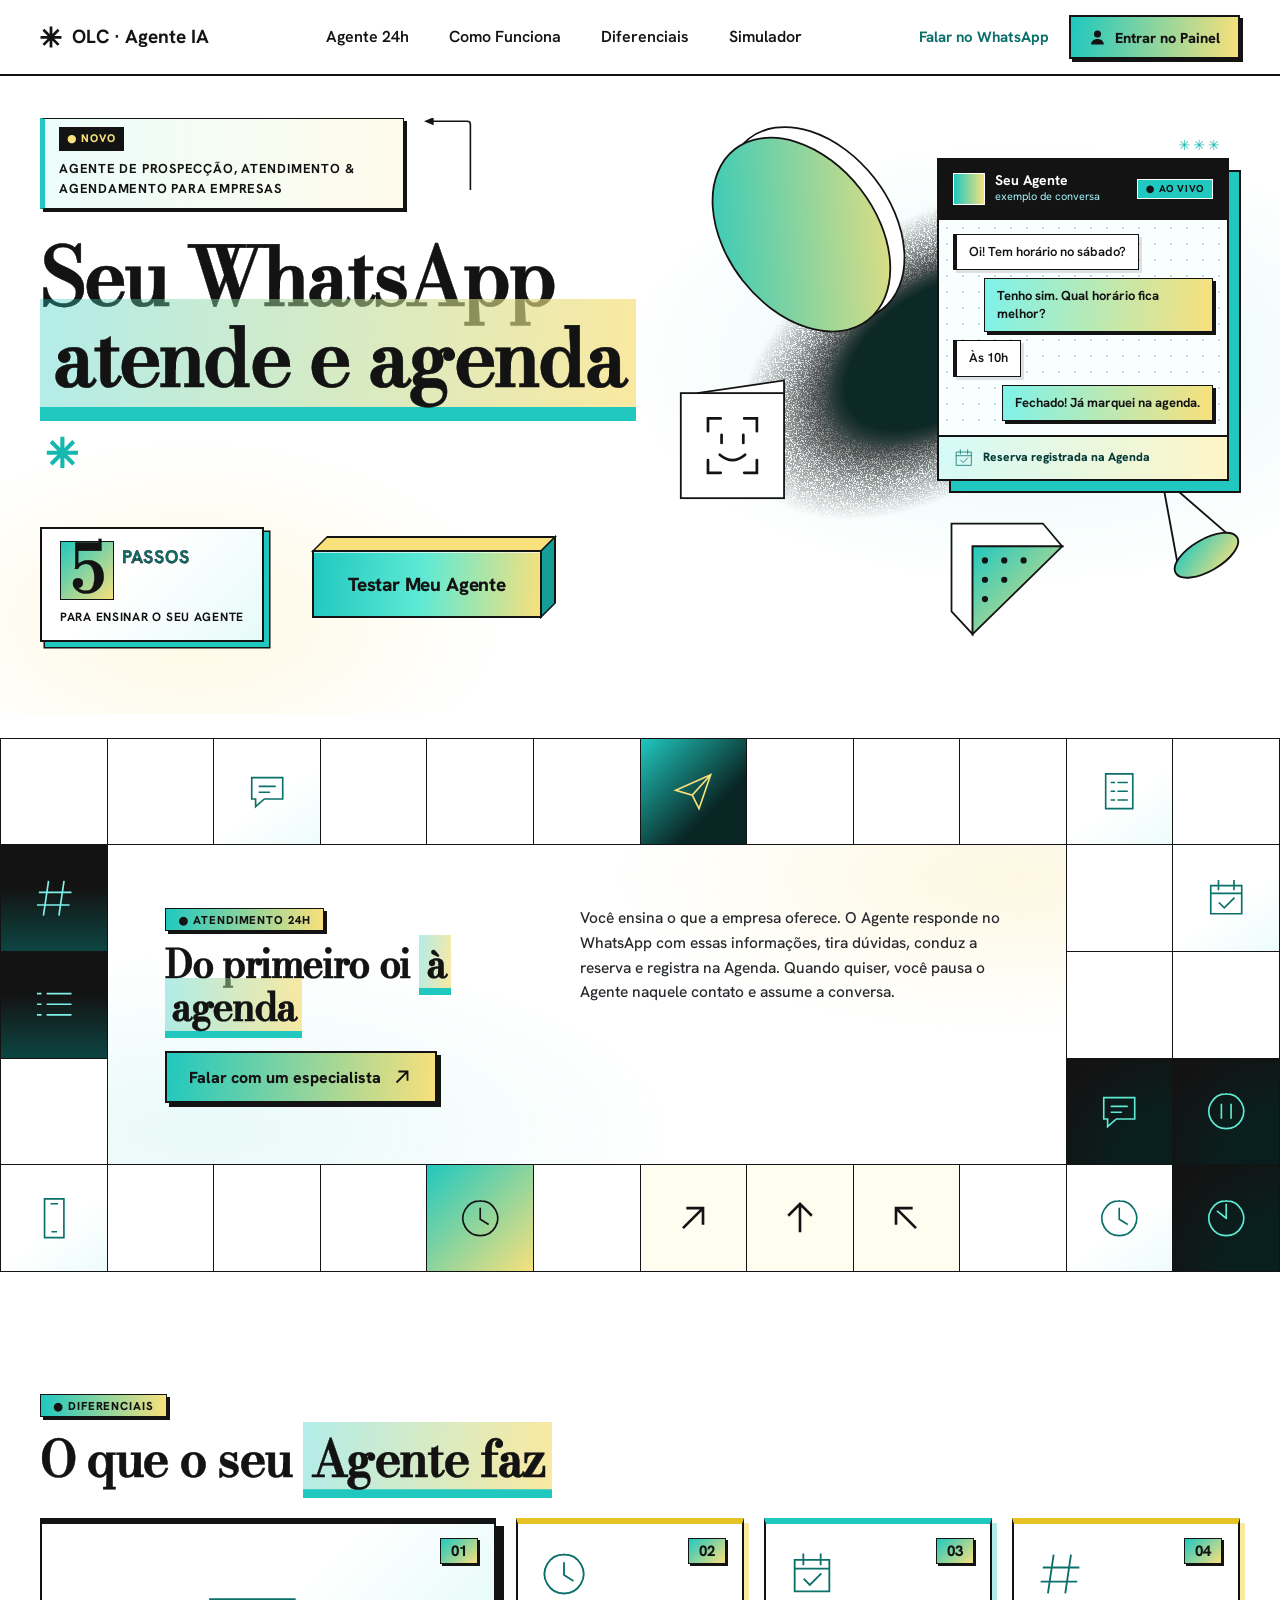
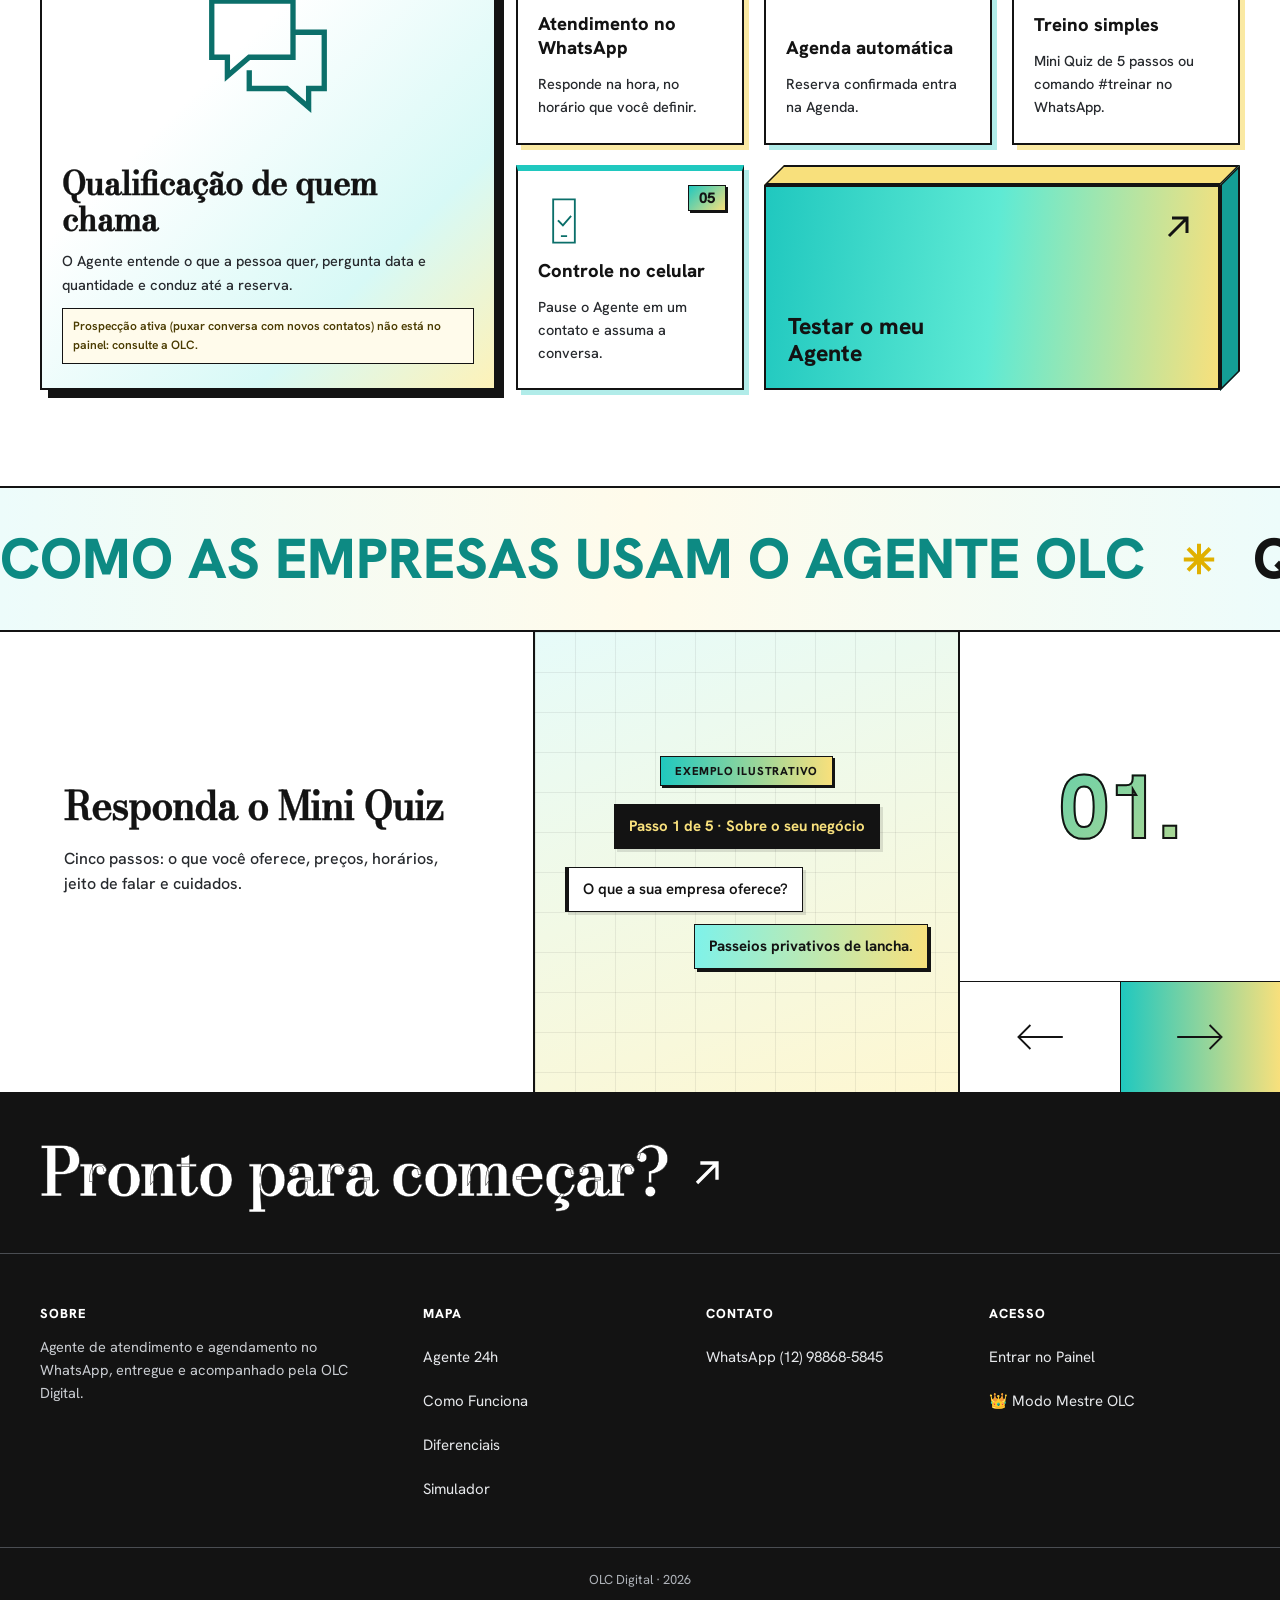
==== commit a7089de3: "style(landing): bolder h1/h2 headings and vibrant gradient highlights on buttons and chat cards Co-a" ====
--- a/index.html
+++ b/index.html
@@ -9,17 +9,17 @@
 <meta name="theme-color" content="#ffffff">
 <title>OLC · Agente IA para WhatsApp</title>
 <meta name="description" content="Agente de atendimento e agendamento no WhatsApp para empresas, pela OLC Digital.">
-<link rel="icon" href="icon.svg?v=5" type="image/svg+xml">
+<link rel="icon" href="icon.svg?v=6" type="image/svg+xml">
 <link rel="stylesheet" href="fonts/fonts.css">
-<link rel="stylesheet" href="app.css?v=5">
-<link rel="stylesheet" href="cyboro.css?v=5">
+<link rel="stylesheet" href="app.css?v=6">
+<link rel="stylesheet" href="cyboro.css?v=6">
 </head>
 <body>
 <div id="app"><p class="boot">Abrindo…</p></div>
 <div id="toast" class="toast" role="status" aria-live="polite"></div>
 <dialog id="modal" class="modal" aria-labelledby="modalTitle"></dialog>
 <noscript><p class="boot">Ative o JavaScript para usar o painel.</p></noscript>
-<script src="landing.js?v=5"></script>
-<script src="app.js?v=5"></script>
+<script src="landing.js?v=6"></script>
+<script src="app.js?v=6"></script>
 </body>
 </html>
--- a/cyboro.css
+++ b/cyboro.css
@@ -5,80 +5,88 @@
 :focus-visible{outline:3px solid #0b6f6a;outline-offset:2px}
 .sr{position:absolute;width:1px;height:1px;overflow:hidden;clip-path:inset(50%);white-space:nowrap}
 
-/* ---------- vitrine ---------- */
+/* ---------- vitrine com destaques vibrantes e títulos mais encorpados ---------- */
 .lp{font:400 16px/1.6 var(--sans);color:#131313;overflow-x:clip}
-.lp h1,.lp h2{font-family:var(--serif);font-weight:400;letter-spacing:.01em;color:#131313}
-.lp h3{font-size:18px;font-weight:700}
+.lp h1,.lp h2{font-family:var(--serif);font-weight:700;-webkit-text-stroke:.45px #131313;letter-spacing:-.01em;color:#131313}
+.lp h3{font-size:18.5px;font-weight:800}
+.lp mark.hl{background:linear-gradient(95deg,rgba(32,200,191,.34) 0%,rgba(248,224,124,.72) 100%);color:#131313;padding:0 .16em .04em;box-shadow:inset 0 -.18em 0 #20c8bf;box-decoration-break:clone;-webkit-box-decoration-break:clone}
+.sec-pill{display:inline-flex;align-items:center;gap:6px;margin-bottom:12px;padding:5px 12px;border:1.5px solid #131313;background:linear-gradient(90deg,#20c8bf,#f8e07c);font:800 11.5px/1 var(--sans);letter-spacing:.08em;text-transform:uppercase;color:#131313;box-shadow:3px 3px 0 #131313}
 .lp a{text-decoration:none}
 .lp section{scroll-margin-top:72px}
 .lp-wrap{display:block;width:min(1280px,calc(100% - 80px));margin-inline:auto}
-.lp-ico{width:44%;height:44%;max-width:64px;fill:none;stroke:currentColor;stroke-width:1.5;stroke-linecap:square}
-.lp-arrow{width:22px;height:22px;flex:none;fill:none;stroke:currentColor;stroke-width:1.8}
-.lp-star{display:inline-block;width:26px;height:26px;flex:none;animation:spin 5s linear infinite}
+.lp-ico{width:44%;height:44%;max-width:64px;fill:none;stroke:currentColor;stroke-width:1.7;stroke-linecap:square}
+.lp-arrow{width:22px;height:22px;flex:none;fill:none;stroke:currentColor;stroke-width:2}
+.lp-star{display:inline-block;width:26px;height:26px;flex:none;animation:spin 5s linear infinite;color:#12a8a0}
 .lp-star svg{display:block;width:100%;height:100%;fill:currentColor}
 @keyframes spin{to{transform:rotate(360deg)}}
 
-[data-animate="link"]{position:relative;display:inline-flex;align-items:center;min-height:44px}
-[data-animate="link"]::after{content:"";position:absolute;left:0;right:0;bottom:8px;height:2px;background-image:linear-gradient(90deg,#20c8bf,#f8e07c);transform:scaleX(0);transform-origin:right;transition:transform .35s var(--out)}
+[data-animate="link"]{position:relative;display:inline-flex;align-items:center;min-height:44px;font-weight:600}
+[data-animate="link"]::after{content:"";position:absolute;left:0;right:0;bottom:8px;height:3px;background-image:linear-gradient(90deg,#20c8bf,#f8e07c);transform:scaleX(0);transform-origin:right;transition:transform .35s var(--out)}
 [data-animate="link"]:hover::after,[data-animate="link"]:focus-visible::after{transform:scaleX(1);transform-origin:left}
 
-.header{position:sticky;top:0;z-index:30;background:rgba(255,255,255,.96);box-shadow:0 1px 0 #e5e7eb}
-.header__columns{display:flex;align-items:center;justify-content:space-between;gap:20px;height:72px}
+.header{position:sticky;top:0;z-index:30;background:rgba(255,255,255,.96);box-shadow:0 2px 0 #131313}
+.header__columns{display:flex;align-items:center;justify-content:space-between;gap:20px;height:74px}
 .header__logo{display:flex;align-items:center;gap:10px;min-height:44px;font-size:19px;white-space:nowrap}
-.lp-star--logo{width:22px;height:22px}
-.header__nav{display:flex;gap:44px}
+.lp-star--logo{width:22px;height:22px;color:#131313}
+.header__nav{display:flex;gap:40px}
 .header__nav .only-mobile{display:none}
-.header__right{display:flex;align-items:center;gap:28px}
-.header__wa{font-weight:700;font-size:15px}
-.header__signin{display:flex;align-items:center;gap:9px;min-height:46px;padding:0;border:0;background:none;font:700 15px var(--sans);white-space:nowrap}
+.header__right{display:flex;align-items:center;gap:20px}
+.header__wa{font-weight:700;font-size:15px;color:#0b6f6a}
+.header__signin{display:flex;align-items:center;gap:9px;min-height:44px;padding:0 18px;border:2px solid #131313;background:linear-gradient(95deg,#20c8bf,#f8e07c);box-shadow:3px 3px 0 #131313;font:800 14.5px var(--sans);color:#131313;white-space:nowrap;transition:transform .15s,box-shadow .15s}
+.header__signin:hover{transform:translate(-2px,-2px);box-shadow:5px 5px 0 #131313}
 .header__signin svg{width:17px;height:17px;fill:currentColor}
 .header__burger{display:none;width:46px;height:46px;padding:0;border:0;background:none;place-content:center;gap:5px}
 .header__burger i{display:block;width:24px;height:2px;background:#131313;transition:transform .25s,opacity .2s}
 .menu-open .header__burger i:nth-child(1){transform:translateY(7px) rotate(45deg)}.menu-open .header__burger i:nth-child(2){opacity:0}.menu-open .header__burger i:nth-child(3){transform:translateY(-7px) rotate(-45deg)}
 
-.section--hero{padding:44px 0 72px}
-.hero__columns{display:grid;grid-template-columns:minmax(0,1fr) minmax(0,1fr);gap:32px;align-items:center}
-.hero__over-row{display:flex;align-items:flex-start;gap:24px}
-.hero__over-heading{max-width:24em;margin:0 0 36px;padding-top:6px;font-size:14px;letter-spacing:.08em;text-transform:uppercase}
-.hero__over-row svg{width:52px;height:78px;flex:none}
-.lp .section--hero h1{font-size:clamp(46px,6.4vw,92px);line-height:1.02;max-width:7.6em}
-.hero__heading-star{width:.4em;height:.4em;margin-left:.1em;animation:spin 5s linear infinite}
-.hero__price-wrap{display:flex;align-items:center;gap:76px;margin-top:56px}
-.hero__price b{display:block;font:400 76px/.9 var(--serif)}
-.hero__price sup{margin-left:6px;font:400 19px/1 var(--serif);vertical-align:top;position:relative;top:8px}
-.hero__price span{display:block;max-width:15em;margin-top:6px;font-size:12px;letter-spacing:.06em;text-transform:uppercase;color:#55595f}
+.section--hero{padding:44px 0 72px;background:radial-gradient(45% 50% at 80% 45%,rgba(32,200,191,.13),transparent 70%),radial-gradient(35% 40% at 15% 85%,rgba(248,224,124,.22),transparent 70%)}
+.hero__columns{display:grid;grid-template-columns:minmax(0,1.04fr) minmax(0,.96fr);gap:32px;align-items:center}
+.hero__over-row{display:flex;align-items:flex-start;gap:20px}
+.hero__over-heading{display:inline-flex;align-items:center;flex-wrap:wrap;gap:8px;max-width:28em;margin:0 0 28px;padding:8px 14px;border:1.5px solid #131313;border-left:5px solid #20c8bf;background:linear-gradient(90deg,#ecfdfb,#fffbeb);font-size:13px;font-weight:700;letter-spacing:.06em;text-transform:uppercase;box-shadow:3px 3px 0 #131313}
+.hero__over-heading span{padding:3px 8px;background:#131313;color:#f8e07c;font-size:11px;font-weight:800;letter-spacing:.08em}
+.hero__over-row svg{width:48px;height:72px;flex:none}
+.lp .section--hero h1{font-size:clamp(46px,6.1vw,86px);line-height:1.04;max-width:8em}
+.hero__heading-star{width:.42em;height:.42em;margin-left:.08em;animation:spin 5s linear infinite;color:#14b8ae}
+.hero__price-wrap{display:flex;align-items:center;gap:48px;margin-top:46px;flex-wrap:wrap}
+.hero__price{padding:12px 18px;border:2px solid #131313;background:linear-gradient(135deg,#ffffff 40%,#e6fbf9 100%);box-shadow:5px 5px 0 #20c8bf,5px 5px 0 1.5px #131313}
+.hero__price b{display:flex;align-items:flex-start;font:700 64px/.9 var(--serif);-webkit-text-stroke:.35px #131313}
+.hero__price b em{font-style:normal;padding:0 10px;background:linear-gradient(135deg,#20c8bf,#f8e07c);border:1.5px solid #131313;margin-right:8px}
+.hero__price sup{font:700 18px/1.1 var(--sans);text-transform:uppercase;letter-spacing:.04em;color:#0b6f6a;margin-top:6px}
+.hero__price span{display:block;max-width:16em;margin-top:8px;font-size:12px;font-weight:700;letter-spacing:.06em;text-transform:uppercase;color:#131313}
 
 .btn-cube-wrap{display:inline-block;padding:14px 16px 14px 0}
 .btn-cube{position:relative;display:inline-block}
-.btn-cube__front{position:relative;z-index:2;display:block;min-height:68px;padding:0 32px;border:2px solid #000;background:#fff;color:#000;font:700 18px var(--sans);transition:transform .2s}
-.btn-cube__side{position:absolute;border:2px solid #000;background:#f5f5f5;transition:transform .2s,opacity .2s}
-.btn-cube__side.mod--1{left:7px;right:-7px;top:-14px;height:16px;transform:skewX(-45deg)}
-.btn-cube__side.mod--2{top:-7px;bottom:7px;right:-14px;width:16px;z-index:1;transform:skewY(-45deg)}
-.btn-cube__side.mod--3{left:7px;right:-7px;bottom:14px;height:16px;transform:skewX(45deg);opacity:0}
-[data-animate="cube-hover"]:hover .btn-cube__front,[data-animate="cube-hover"]:focus-within .btn-cube__front{transform:translateY(-14px)}
+.btn-cube__front{position:relative;z-index:2;display:block;min-height:68px;padding:0 34px;border:2px solid #131313;background:linear-gradient(95deg,#20c8bf 0%,#5eead4 48%,#f8e07c 100%);color:#131313;font:800 19px var(--sans);letter-spacing:-.01em;box-shadow:inset 0 1px 0 rgba(255,255,255,.65);transition:transform .2s,filter .2s}
+.btn-cube__side{position:absolute;border:2px solid #131313;transition:transform .2s,opacity .2s}
+.btn-cube__side.mod--1{left:7px;right:-7px;top:-14px;height:16px;background:#f8e07c;transform:skewX(-45deg)}
+.btn-cube__side.mod--2{top:-7px;bottom:7px;right:-14px;width:16px;z-index:1;background:#149e96;transform:skewY(-45deg)}
+.btn-cube__side.mod--3{left:7px;right:-7px;bottom:14px;height:16px;background:#149e96;transform:skewX(45deg);opacity:0}
+[data-animate="cube-hover"]:hover .btn-cube__front,[data-animate="cube-hover"]:focus-within .btn-cube__front{transform:translateY(-14px);filter:brightness(1.04)}
 [data-animate="cube-hover"]:hover .btn-cube__side.mod--1{transform:translateY(-1px) skewX(-45deg);opacity:0}
-[data-animate="cube-hover"]:hover .btn-cube__side.mod--2{transform:translateY(-7px) skewY(45deg)}
+[data-animate="cube-hover"]:hover .btn-cube__side.mod--2{transform:translateY(-7px) skewY(45deg);background:#f8e07c}
 [data-animate="cube-hover"]:hover .btn-cube__side.mod--3{opacity:1}
 
 .hero__elements-wrap{position:relative;aspect-ratio:640/590;width:100%;max-width:640px;margin-left:auto}
 .he{position:absolute;display:block}
-.he-blob{left:6%;top:6%;width:80%;height:78%;border-radius:50%;background:radial-gradient(closest-side,#000 46%,rgba(0,0,0,.72) 62%,rgba(0,0,0,0) 100%);transform:rotate(-34deg) scaleY(.66);-webkit-mask-image:url("data:image/svg+xml,%3Csvg xmlns='http://www.w3.org/2000/svg' width='180' height='180'%3E%3Cfilter id='n'%3E%3CfeTurbulence type='fractalNoise' baseFrequency='.9' numOctaves='1'/%3E%3CfeColorMatrix values='0 0 0 0 0 0 0 0 0 0 0 0 0 0 0 0 0 0 7 -2.6'/%3E%3C/filter%3E%3Crect width='180' height='180' filter='url(%23n)'/%3E%3C/svg%3E"),radial-gradient(closest-side,#000 52%,transparent 78%);mask-image:url("data:image/svg+xml,%3Csvg xmlns='http://www.w3.org/2000/svg' width='180' height='180'%3E%3Cfilter id='n'%3E%3CfeTurbulence type='fractalNoise' baseFrequency='.9' numOctaves='1'/%3E%3CfeColorMatrix values='0 0 0 0 0 0 0 0 0 0 0 0 0 0 0 0 0 0 7 -2.6'/%3E%3C/filter%3E%3Crect width='180' height='180' filter='url(%23n)'/%3E%3C/svg%3E"),radial-gradient(closest-side,#000 52%,transparent 78%)}
-.he-disc{left:6%;top:1%;width:38%;animation:float 7s ease-in-out infinite}
+.he-blob{left:6%;top:6%;width:80%;height:78%;border-radius:50%;background:radial-gradient(closest-side,#0d2927 46%,rgba(19,19,19,.72) 62%,rgba(0,0,0,0) 100%);transform:rotate(-34deg) scaleY(.66);-webkit-mask-image:url("data:image/svg+xml,%3Csvg xmlns='http://www.w3.org/2000/svg' width='180' height='180'%3E%3Cfilter id='n'%3E%3CfeTurbulence type='fractalNoise' baseFrequency='.9' numOctaves='1'/%3E%3CfeColorMatrix values='0 0 0 0 0 0 0 0 0 0 0 0 0 0 0 0 0 0 7 -2.6'/%3E%3C/filter%3E%3Crect width='180' height='180' filter='url(%23n)'/%3E%3C/svg%3E"),radial-gradient(closest-side,#000 52%,transparent 78%);mask-image:url("data:image/svg+xml,%3Csvg xmlns='http://www.w3.org/2000/svg' width='180' height='180'%3E%3Cfilter id='n'%3E%3CfeTurbulence type='fractalNoise' baseFrequency='.9' numOctaves='1'/%3E%3CfeColorMatrix values='0 0 0 0 0 0 0 0 0 0 0 0 0 0 0 0 0 0 7 -2.6'/%3E%3C/filter%3E%3Crect width='180' height='180' filter='url(%23n)'/%3E%3C/svg%3E"),radial-gradient(closest-side,#000 52%,transparent 78%)}
+.he-disc{left:4%;top:0%;width:38%;animation:float 7s ease-in-out infinite}
 .he-smile{left:0;top:49%;width:21%;animation:float 8s ease-in-out -2s infinite}
-.he-cone{right:0;top:66%;width:15%;animation:float 6s ease-in-out -1s infinite}
-.he-wedge{left:50%;bottom:0;width:21%;animation:float 9s ease-in-out -4s infinite}
+.he-cone{right:0;top:68%;width:15%;animation:float 6s ease-in-out -1s infinite}
+.he-wedge{left:48%;bottom:0;width:21%;animation:float 9s ease-in-out -4s infinite}
 @keyframes float{50%{transform:translateY(-14px)}}
-.he-card{right:3%;top:9%;width:47%;padding:16px;background:#fff;border:2px solid #131313;box-shadow:10px 10px 0 -2px #fff,10px 10px 0 0 #131313}
-.he-dots{position:absolute;right:4px;top:-26px;font-size:13px;letter-spacing:3px}
-.he-card__head{display:grid;grid-template-columns:auto 1fr;column-gap:9px;align-items:center;padding-bottom:10px;border-bottom:2px solid #131313}
-.he-card__head i{grid-row:span 2;width:30px;height:30px;background:var(--grad);border:1px solid #131313}
-.he-card__head b{font-size:14px;line-height:1.2}.he-card__head small{font-size:11px;color:#55595f}
-.he-card__log{display:flex;flex-direction:column;gap:6px;padding:12px 0}
-.lp-b{max-width:88%;padding:7px 10px;border:1px solid #131313;font-size:12.5px;line-height:1.4}
-.lp-b.in{align-self:flex-start;background:#fff}.lp-b.out{align-self:flex-end;background:linear-gradient(90deg,#bdf0ed,#fdf3c4)}
-.lp-b.sys{align-self:center;background:#131313;color:#fff;text-align:center}
-.he-card__tele{display:flex;align-items:center;gap:8px;padding-top:10px;border-top:1px solid #e5e7eb;font-size:12px;font-weight:700}
-.he-card__tele .lp-ico{width:22px;height:22px}
+.he-card{right:2%;top:7%;width:52%;padding:0;background:#fff;border:2.5px solid #131313;box-shadow:12px 12px 0 -2px #20c8bf,12px 12px 0 0 #131313}
+.he-dots{position:absolute;right:4px;top:-26px;font-size:14px;letter-spacing:3px;color:#14b8ae}
+.he-card__head{display:grid;grid-template-columns:auto 1fr auto;column-gap:10px;align-items:center;padding:12px 14px;background:#131313;color:#fff;border-bottom:2px solid #131313}
+.he-card__head i{width:32px;height:32px;background:var(--grad);border:1.5px solid #fff}
+.he-card__head b{display:block;font-size:14px;line-height:1.2;color:#fff}.he-card__head small{display:block;font-size:11px;color:#a5f3fc}
+.he-live{padding:4px 8px;background:#20c8bf;color:#131313;font:800 10px/1 var(--sans);letter-spacing:.06em;border:1px solid #fff}
+.he-card__log{display:flex;flex-direction:column;gap:8px;padding:14px;background-color:#f8fffe;background-image:radial-gradient(#cbd5e1 1px,transparent 1px);background-size:16px 16px}
+.lp-b{max-width:88%;padding:8px 12px;border:1.5px solid #131313;font-size:13px;font-weight:600;line-height:1.4;box-shadow:3px 3px 0 rgba(19,19,19,.12)}
+.lp-b.in{align-self:flex-start;background:#ffffff;color:#131313;border-left:4px solid #131313}
+.lp-b.out{align-self:flex-end;background:linear-gradient(95deg,#7ef2ea,#f8e07c);color:#131313;font-weight:700;box-shadow:3px 3px 0 #131313}
+.lp-b.sys{align-self:center;background:#131313;color:#f8e07c;font-weight:700;text-align:center}
+.he-card__tele{display:flex;align-items:center;gap:8px;padding:10px 14px;background:linear-gradient(90deg,#d5faf7,#fef5c8);border-top:2px solid #131313;font-size:12px;font-weight:800;color:#073b38}
+.he-card__tele .lp-ico{width:22px;height:22px;color:#0b6f6a}
 
 /* grade modular */
 .section--solutions{padding:24px 0 64px}
@@ -86,76 +94,78 @@
 .solutions__block{position:relative;overflow:hidden;display:grid;place-items:center;border-right:1px solid #131313;border-bottom:1px solid #131313;font-style:normal}
 .solutions__block.r1{grid-row:1}.solutions__block.r2{grid-row:2}.solutions__block.r3{grid-row:3}.solutions__block.r4{grid-row:4}.solutions__block.r5{grid-row:5}
 .solutions__block.c1{grid-column:1}.solutions__block.c2{grid-column:2}.solutions__block.c3{grid-column:3}.solutions__block.c4{grid-column:4}.solutions__block.c5{grid-column:5}.solutions__block.c6{grid-column:6}.solutions__block.c7{grid-column:7}.solutions__block.c8{grid-column:8}.solutions__block.c9{grid-column:9}.solutions__block.c10{grid-column:10}.solutions__block.c11{grid-column:11}.solutions__block.c12{grid-column:12}
-.mod--wite{background:#fff;cursor:default}
+.mod--wite{background:linear-gradient(145deg,#ffffff 55%,#edfcfb 100%);color:#0b6f6a;cursor:default}
 .solutions__img{position:absolute;inset:0;display:flex;flex-direction:column;align-items:center;justify-content:center;gap:6px;transition:transform .35s var(--out),opacity .25s}
-.solutions__img.mod--hover{opacity:0;transform:translateY(28%);background:var(--grad)}
-.solutions__img small{font-size:11px;font-weight:700;letter-spacing:.05em;text-transform:uppercase}
+.solutions__img.mod--hover{opacity:0;transform:translateY(28%);background:var(--grad);color:#131313}
+.solutions__img small{font-size:11px;font-weight:800;letter-spacing:.05em;text-transform:uppercase}
 .mod--wite:hover .solutions__img,.mod--wite:focus .solutions__img{opacity:0;transform:translateY(-28%)}
 .mod--wite:hover .solutions__img.mod--hover,.mod--wite:focus .solutions__img.mod--hover{opacity:1;transform:none}
-.mod--dark1,.mod--dark2,.mod--dark3{color:#fff;background:radial-gradient(120% 120% at 100% 100%,#000 40%,#2c2c2c 100%)}
-.mod--dark1{background:linear-gradient(90deg,#d4d4d4,#000 62%)}.mod--dark2{background:linear-gradient(180deg,#000 40%,#3a3a3a)}
+.mod--dark1,.mod--dark2,.mod--dark3{color:#5eead4;background:radial-gradient(120% 120% at 100% 100%,#091f1e 40%,#131313 100%)}
+.mod--dark1{background:linear-gradient(135deg,#20c8bf,#0a2624 68%);color:#f8e07c}.mod--dark2{background:linear-gradient(180deg,#131313 40%,#0d4542);color:#7ef2ea}
 .solutions__par{display:grid;place-items:center;width:100%;height:100%;transition:transform .3s ease-out}
-.mod--grad{background:linear-gradient(135deg,#20c8bf,#f8e07c)}
-.mod--go .lp-arrow{width:38%;height:38%;max-width:40px;stroke-width:1.3}
+.mod--grad{background:linear-gradient(135deg,#20c8bf,#f8e07c);color:#131313}
+.mod--go{background:#fffdf0;color:#131313}
+.mod--go .lp-arrow{width:38%;height:38%;max-width:40px;stroke-width:1.6}
 .mod--go.g2 .lp-arrow{transform:rotate(-45deg)}.mod--go.g3 .lp-arrow{transform:rotate(-90deg)}
-.solutions__center{grid-column:2/11;grid-row:2/5;display:grid;grid-template-columns:minmax(0,4fr) minmax(0,5fr);gap:40px;align-content:center;padding:0 6%;border-right:1px solid #131313;border-bottom:1px solid #131313}
-.lp .solutions__center h2{margin-bottom:22px;font-size:clamp(26px,2.8vw,42px);line-height:1.15}
-.solutions__center p{font-size:15px;color:#3a3d42;max-width:34em}
-.btn2{position:relative;display:inline-flex;align-items:center;gap:8px;min-height:46px;font-weight:700;font-size:17px;transition:padding .12s}
-.btn2 .line{position:absolute;left:0;right:0;height:2px;background:#131313;transition:transform .15s}
-.btn2 .line.mod--1{top:5px;transform:scaleX(0)}.btn2 .line.mod--2{bottom:5px}
-.btn2:hover .line.mod--1{transform:scaleX(1)}.btn2:hover .line.mod--2{background:var(--grad);height:3px}
+.solutions__center{grid-column:2/11;grid-row:2/5;display:grid;grid-template-columns:minmax(0,4.2fr) minmax(0,4.8fr);gap:40px;align-content:center;padding:0 6%;border-right:1px solid #131313;border-bottom:1px solid #131313;background:radial-gradient(70% 80% at 10% 90%,rgba(32,200,191,.1),transparent 70%),radial-gradient(60% 70% at 95% 10%,rgba(248,224,124,.22),transparent 70%),#ffffff}
+.lp .solutions__center h2{margin-bottom:22px;font-size:clamp(28px,3vw,44px);line-height:1.12}
+.solutions__center p{font-size:15.5px;color:#272a2e;max-width:34em;font-weight:500}
+.btn2{position:relative;display:inline-flex;align-items:center;gap:10px;min-height:52px;padding:0 22px;border:2px solid #131313;background:linear-gradient(95deg,#20c8bf,#f8e07c);box-shadow:4px 4px 0 #131313;font-weight:800;font-size:16px;color:#131313;transition:transform .15s,box-shadow .15s}
+.btn2:hover{transform:translate(-2px,-2px);box-shadow:6px 6px 0 #131313}
+.btn2 .line{display:none}
 
 /* diferenciais */
 .section--arguments{padding:56px 0 96px}
-.lp .section--arguments h2{font-size:clamp(32px,3.6vw,46px);margin-bottom:28px}
+.lp .section--arguments h2{font-size:clamp(34px,3.8vw,50px);margin-bottom:28px}
 .argument__grid{display:grid;grid-template-columns:2fr 1fr 1fr 1fr;grid-template-areas:"a1 a2 a3 a4" "a1 a5 a6 a6";gap:20px}
-.argument__card{position:relative;display:flex;flex-direction:column;gap:12px;padding:22px 20px;border:1px solid #131313;background:#fff;transition:transform .3s var(--out),box-shadow .3s var(--out)}
-.argument__card:hover{transform:translate(-6px,-6px);box-shadow:6px 6px 0 #131313}
-.argument__card .lp-ico{width:52px;height:52px;margin-bottom:auto}
-.argument__card p{font-size:14.5px;color:#3a3d42}
-.argument__card small{padding-top:12px;border-top:1px solid #e5e7eb;font-size:12.5px;color:#55595f}
-.argument__num{position:absolute;right:16px;top:14px;font:400 22px var(--serif)}
-.a1{grid-area:a1;min-height:440px;justify-content:flex-end;background:linear-gradient(135deg,#fff 55%,#e8faf8 78%,#fdf6d2)}
-.a1 .lp-ico{width:150px;height:150px;max-width:none;margin:auto}
-.a1 h3{font:400 30px/1.15 var(--serif)}
+.argument__card{position:relative;display:flex;flex-direction:column;gap:12px;padding:24px 20px;border:2px solid #131313;border-top:6px solid #20c8bf;background:#fff;box-shadow:5px 5px 0 rgba(32,200,191,.35);transition:transform .25s var(--out),box-shadow .25s var(--out)}
+.argument__card:nth-child(even){border-top-color:#e6c229;box-shadow:5px 5px 0 rgba(248,224,124,.7)}
+.argument__card:hover{transform:translate(-5px,-5px);box-shadow:7px 7px 0 #131313}
+.argument__card .lp-ico{width:52px;height:52px;margin-bottom:auto;color:#0b6f6a}
+.argument__card p{font-size:14.5px;color:#272a2e;font-weight:500}
+.argument__card small{padding:8px 10px;border:1px solid #131313;background:#fffbeb;font-size:12px;font-weight:600;color:#4a3b00}
+.argument__num{position:absolute;right:16px;top:14px;padding:2px 10px;border:1.5px solid #131313;background:linear-gradient(135deg,#20c8bf,#f8e07c);font:800 15px var(--sans);color:#131313;box-shadow:2px 2px 0 #131313}
+.a1{grid-area:a1;min-height:440px;justify-content:flex-end;border-top:6px solid #131313;background:linear-gradient(135deg,#ffffff 35%,#d7f9f6 74%,#fef2b8 100%);box-shadow:8px 8px 0 #131313}
+.a1 .lp-ico{width:150px;height:150px;max-width:none;margin:auto;color:#0b6f6a}
+.a1 h3{font:700 32px/1.12 var(--serif);-webkit-text-stroke:.3px #131313}
 .a2{grid-area:a2}.a3{grid-area:a3}.a4{grid-area:a4}.a5{grid-area:a5}.a6{grid-area:a6}
 .argument__cube{position:relative;min-height:220px;padding:20px 20px 0 0}
-.argument__cube-front{position:relative;z-index:2;display:flex;flex-direction:column;justify-content:space-between;align-items:flex-start;width:100%;height:100%;min-height:200px;padding:22px;border:1px solid #000;background:linear-gradient(90deg,#20c8bf,#f8e07c);text-align:left;transition:transform .2s}
-.argument__cube-front .lp-arrow{align-self:flex-end;width:34px;height:34px}
-.argument__cube-title{font-size:22px;font-weight:700;line-height:1.15;max-width:9em}
-.argument__cube-side{position:absolute;border:1px solid #000;background:#f5f5f5;transition:transform .2s,opacity .2s}
+.argument__cube-front{position:relative;z-index:2;display:flex;flex-direction:column;justify-content:space-between;align-items:flex-start;width:100%;height:100%;min-height:200px;padding:22px;border:2px solid #131313;background:linear-gradient(95deg,#20c8bf,#5eead4 50%,#f8e07c);text-align:left;transition:transform .2s}
+.argument__cube-front .lp-arrow{align-self:flex-end;width:36px;height:36px}
+.argument__cube-title{font-size:23px;font-weight:800;line-height:1.15;max-width:9em}
+.argument__cube-side{position:absolute;border:2px solid #131313;background:#f8e07c;transition:transform .2s,opacity .2s}
 .argument__cube-side.mod--1{left:10px;right:10px;top:0;height:20px;transform:skewX(-45deg)}
-.argument__cube-side.mod--2{right:0;top:10px;bottom:10px;width:20px;transform:skewY(-45deg)}
-.argument__cube-side.mod--3{left:10px;right:10px;bottom:-20px;height:20px;transform:skewX(45deg);opacity:0}
+.argument__cube-side.mod--2{right:0;top:10px;bottom:10px;width:20px;background:#149e96;transform:skewY(-45deg)}
+.argument__cube-side.mod--3{left:10px;right:10px;bottom:-20px;height:20px;background:#149e96;transform:skewX(45deg);opacity:0}
 .argument__cube:hover .argument__cube-front,.argument__cube:focus-within .argument__cube-front{transform:translate(0,-20px)}
 .argument__cube:hover .argument__cube-side.mod--1{opacity:0}
 .argument__cube:hover .argument__cube-side.mod--3{opacity:1;transform:translateY(-20px) skewX(45deg)}
 .argument__cube:hover .argument__cube-side.mod--2{transform:translateY(-10px) skewY(45deg)}
 
-/* faixa contínua */
-.section--runline{overflow:hidden;border-top:1px solid #131313;border-bottom:1px solid #131313;padding:30px 0}
+/* faixa contínua com destaque de cor */
+.section--runline{overflow:hidden;border-top:2px solid #131313;border-bottom:2px solid #131313;padding:26px 0;background:linear-gradient(90deg,#edfcfb,#fffbeb,#edfcfb)}
 .runline{display:flex;width:max-content;animation:runline 34s linear infinite}
 .runline__set{display:flex;align-items:center;gap:38px;padding-right:38px}
-.runline__set>span:not(.lp-star){font-size:clamp(34px,4.6vw,62px);font-weight:700;text-transform:uppercase;white-space:nowrap;color:#fff;-webkit-text-stroke:1px #131313}
-.runline .lp-star{width:30px;height:30px;color:#20c8bf}
+.runline__set>span:not(.lp-star){font-size:clamp(32px,4.4vw,58px);font-weight:800;text-transform:uppercase;white-space:nowrap;color:#131313}
+.runline__set>span:nth-child(4n+1):not(.lp-star){color:#0d8a83}
+.runline .lp-star{width:32px;height:32px;color:#e0b000}
 @keyframes runline{to{transform:translateX(-50%)}}
 
 /* simulador: carrossel duplo */
-.using{display:grid;grid-template-columns:minmax(0,5fr) minmax(0,4fr) minmax(0,3fr);border-bottom:1px solid #131313;max-width:1680px;margin:0 auto}
+.using{display:grid;grid-template-columns:minmax(0,5fr) minmax(0,4fr) minmax(0,3fr);border-bottom:2px solid #131313;max-width:1680px;margin:0 auto}
 .using__text{overflow:hidden;align-self:center;touch-action:pan-y}
 .using__track,.using__stack{transition:transform .6s var(--out)}
 .using__track{display:flex}
 .using__slide{flex:0 0 100%;padding:48px clamp(24px,5vw,80px)}
-.lp .using__slide h3{font:400 clamp(28px,3vw,42px)/1.15 var(--serif);margin-bottom:18px}
-.using__slide p{max-width:26em;color:#3a3d42}
-.using__visual{height:460px;overflow:hidden;border-left:1px solid #131313;border-right:1px solid #131313;background:#f5f5f5;touch-action:pan-y}
+.lp .using__slide h3{font:700 clamp(28px,3vw,42px)/1.12 var(--serif);-webkit-text-stroke:.3px #131313;margin-bottom:18px}
+.using__slide p{max-width:26em;color:#272a2e;font-size:16px;font-weight:500}
+.using__visual{height:460px;overflow:hidden;border-left:2px solid #131313;border-right:2px solid #131313;background:linear-gradient(160deg,#e6fbf9,#fef7d1);touch-action:pan-y}
 .using__stack{height:100%}
-.using__chat{display:flex;flex-direction:column;justify-content:center;gap:10px;height:100%;padding:30px;background-image:linear-gradient(#e5e7eb 1px,transparent 1px),linear-gradient(90deg,#e5e7eb 1px,transparent 1px);background-size:44px 44px}
-.using__chat>span{align-self:center;padding:2px 10px;background:#fff;border:1px solid #e5e7eb;font-size:11px;letter-spacing:.06em;text-transform:uppercase;color:#55595f}
+.using__chat{display:flex;flex-direction:column;justify-content:center;gap:12px;height:100%;padding:30px;background-image:linear-gradient(rgba(19,19,19,.07) 1px,transparent 1px),linear-gradient(90deg,rgba(19,19,19,.07) 1px,transparent 1px);background-size:40px 40px}
+.using__chat>span{align-self:center;padding:5px 14px;background:linear-gradient(90deg,#20c8bf,#f8e07c);border:1.5px solid #131313;box-shadow:2px 2px 0 #131313;font-size:11.5px;font-weight:800;letter-spacing:.07em;text-transform:uppercase;color:#131313}
 .using__chat .lp-b{font-size:15px;padding:11px 14px}
-.using__side{display:grid;grid-template-rows:1fr auto}
-.using__num{display:grid;place-items:center;font:700 clamp(60px,7vw,104px)/1 var(--sans);color:#fff;-webkit-text-stroke:1.500px #131313}
+.using__side{display:grid;grid-template-rows:1fr auto;background:#fff}
+.using__num{display:grid;place-items:center;font:800 clamp(60px,7vw,104px)/1 var(--sans);background:linear-gradient(135deg,#20c8bf,#f8e07c);-webkit-background-clip:text;background-clip:text;color:transparent;-webkit-text-stroke:2px #131313}
 .using__ctl{display:grid;grid-template-columns:1fr 1fr;border-top:1px solid #131313}
 .using__ctl button{display:grid;place-items:center;height:110px;border:0;background:#fff;transition:background-color .2s}
 .using__ctl button+button{border-left:1px solid #131313;background:var(--grad)}
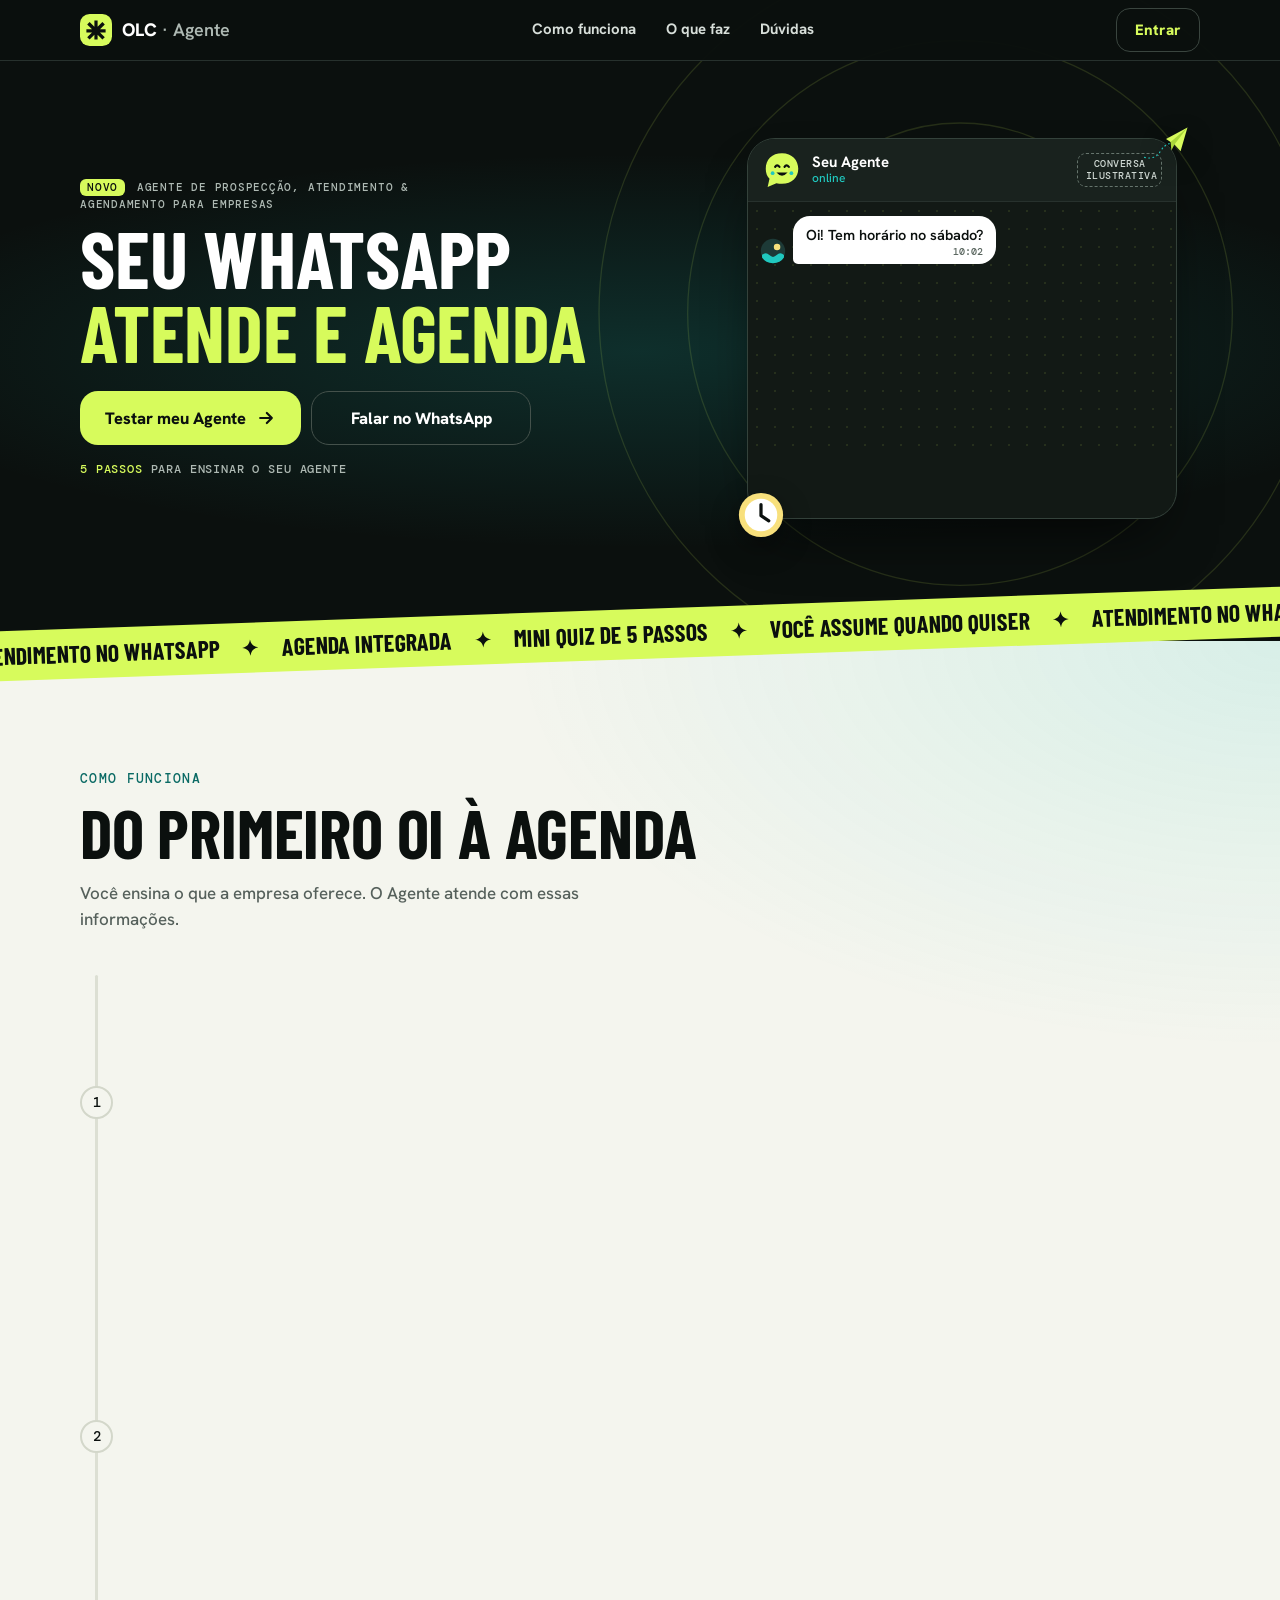
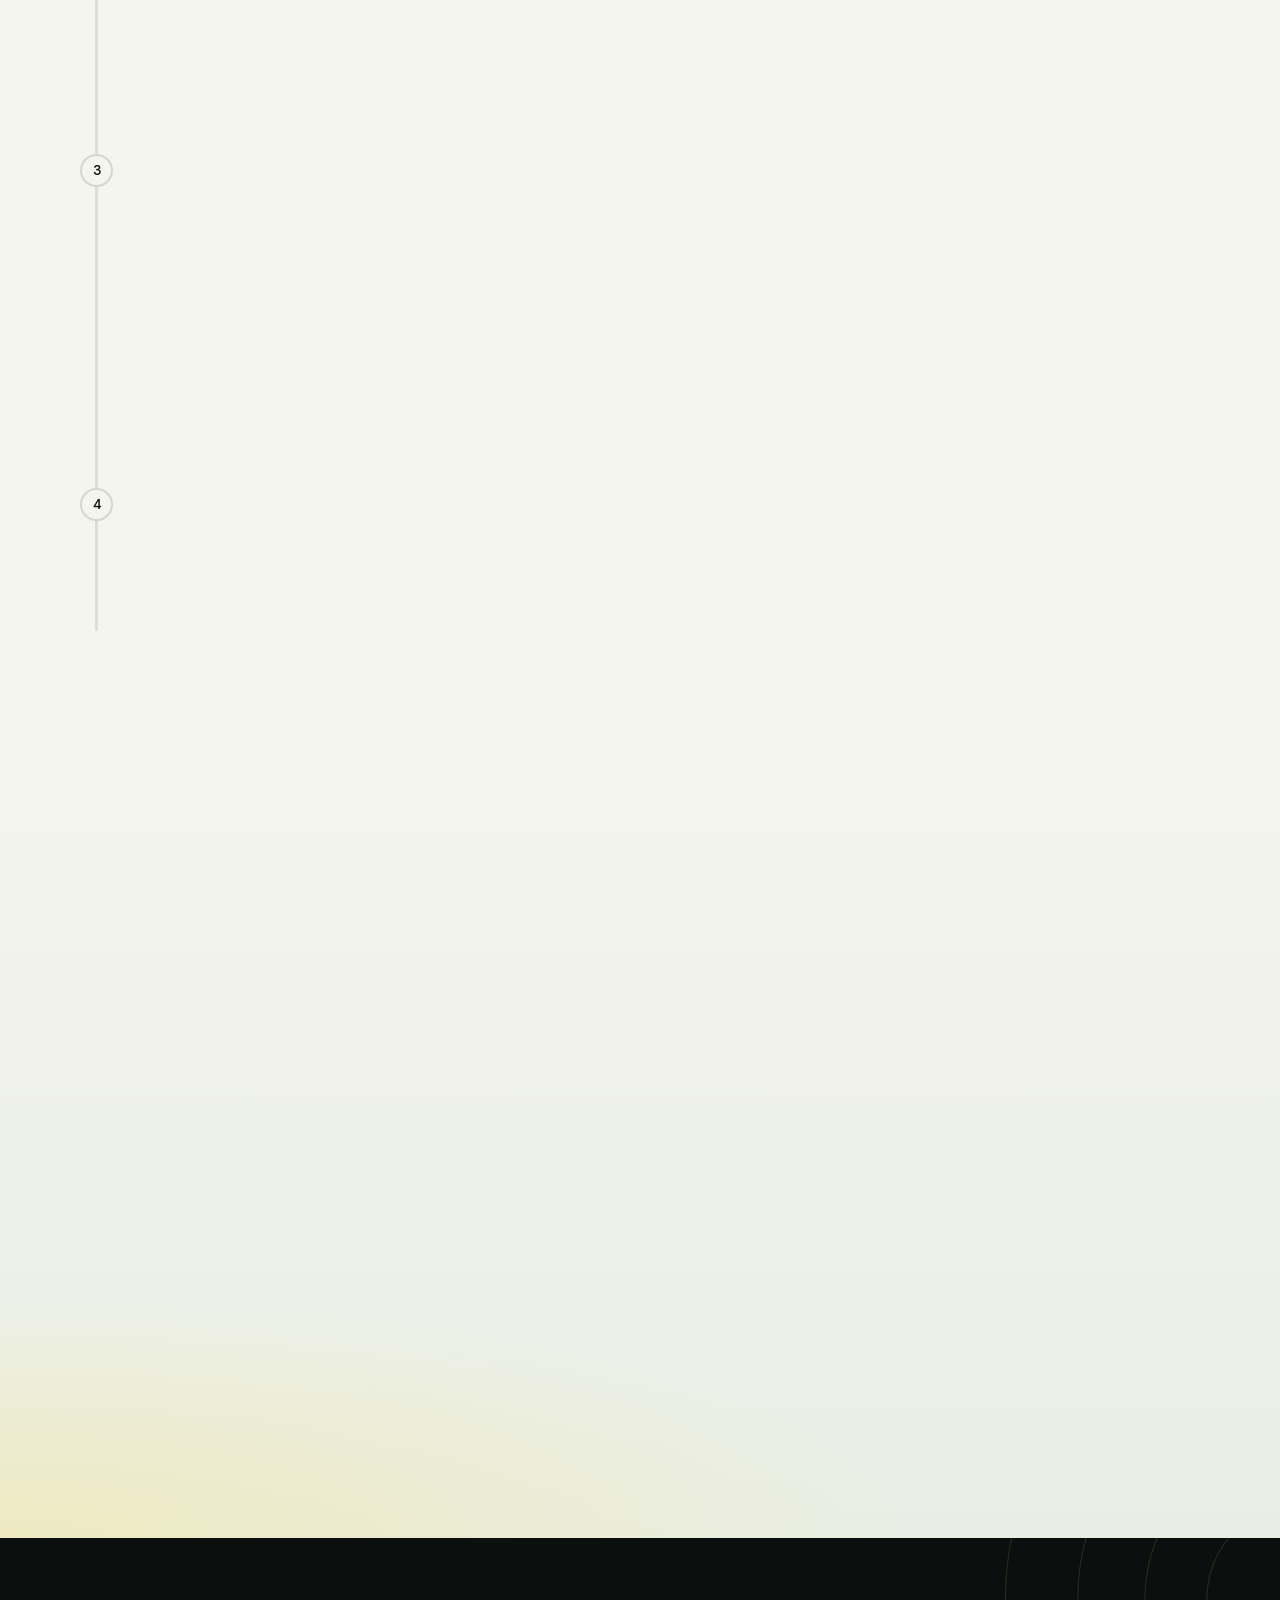
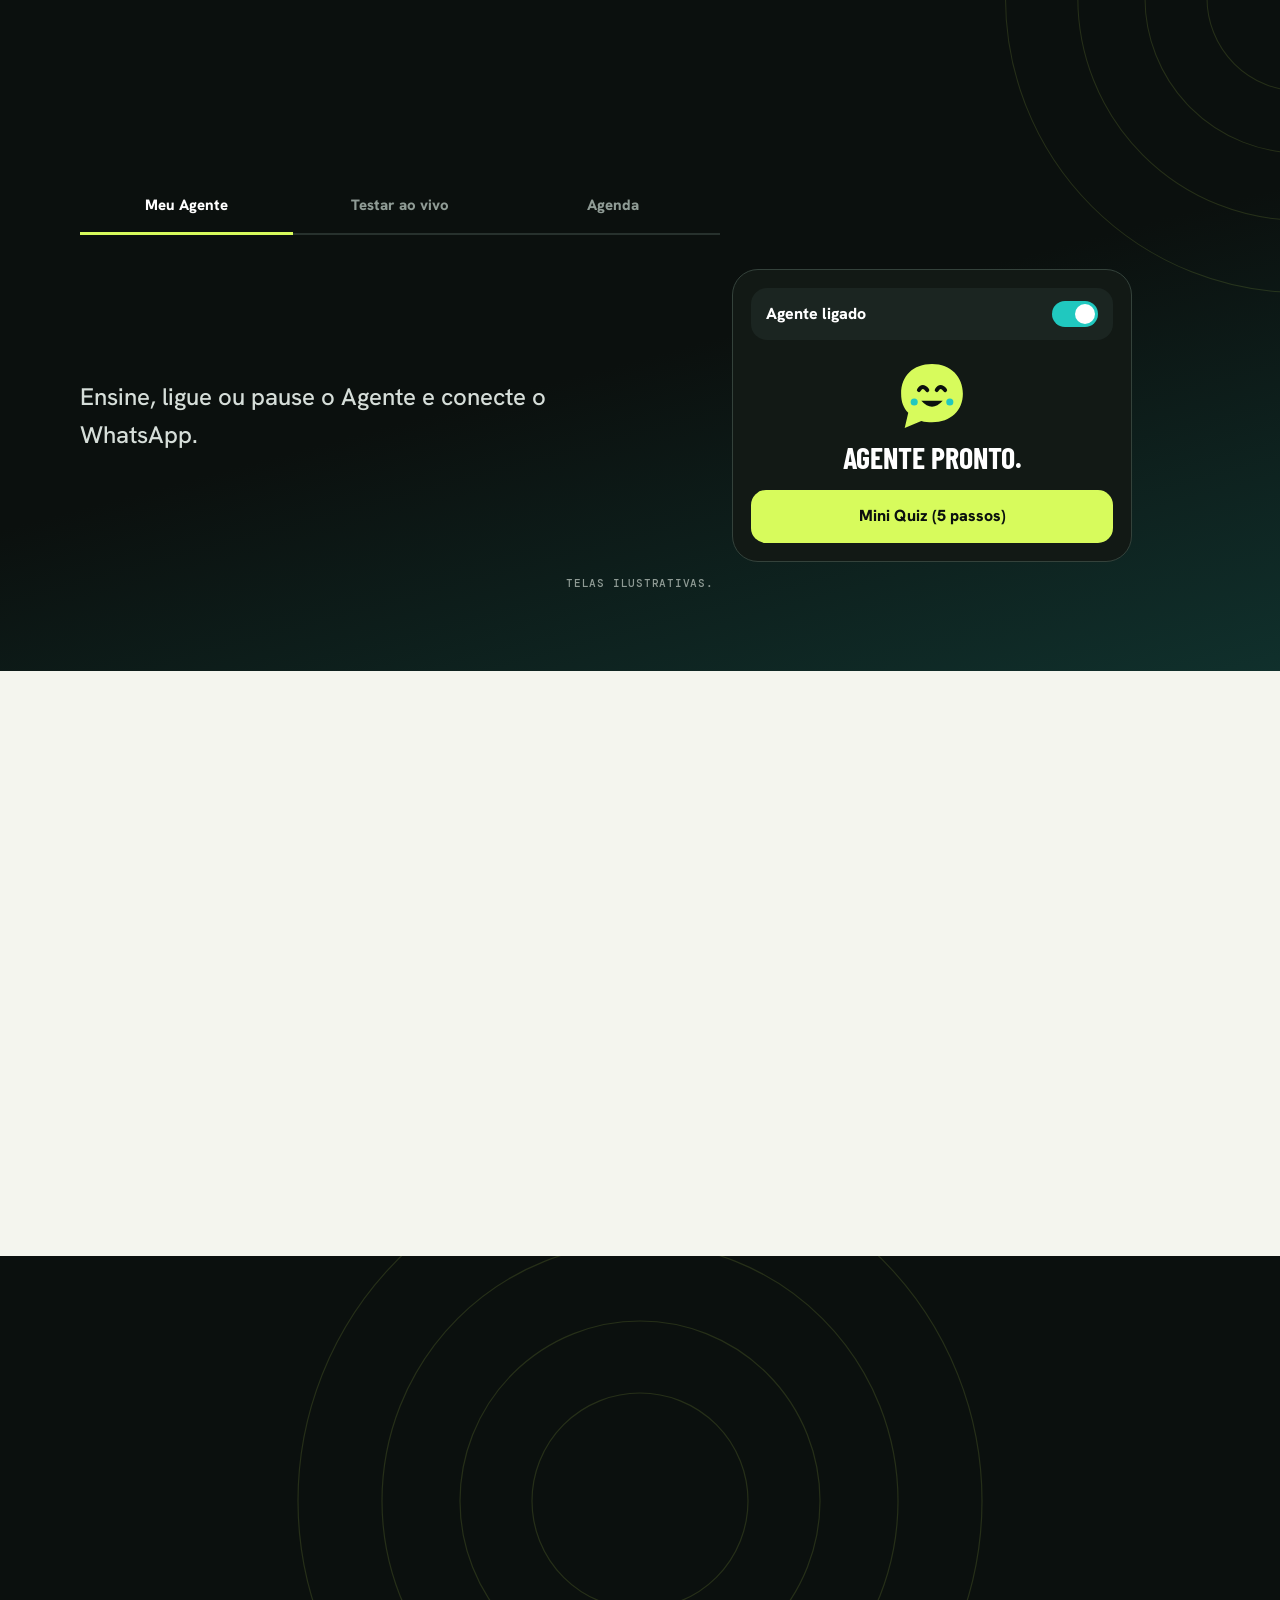
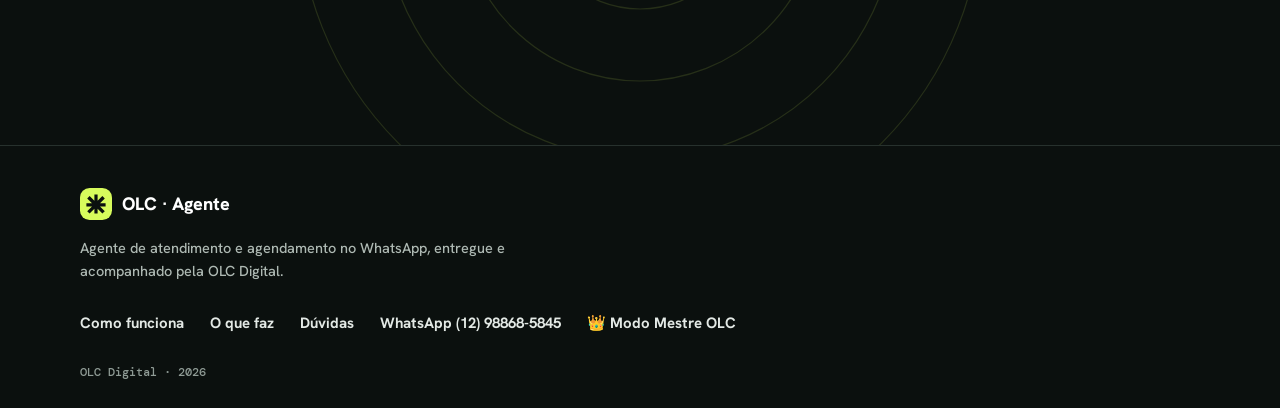
==== commit fe190920: "Vitrine refeita (topo com conversa ilustrada, referencia Good Time) e quiz que abre direto na pergun" ====
--- a/index.html
+++ b/index.html
@@ -6,20 +6,22 @@
 <meta name="viewport" content="width=device-width,initial-scale=1,viewport-fit=cover">
 <meta name="robots" content="noindex, nofollow">
 <meta name="referrer" content="no-referrer">
-<meta name="theme-color" content="#ffffff">
+<meta name="theme-color" content="#0b100e">
 <title>OLC · Agente IA para WhatsApp</title>
 <meta name="description" content="Agente de atendimento e agendamento no WhatsApp para empresas, pela OLC Digital.">
-<link rel="icon" href="icon.svg?v=6" type="image/svg+xml">
-<link rel="stylesheet" href="fonts/fonts.css">
-<link rel="stylesheet" href="app.css?v=6">
-<link rel="stylesheet" href="cyboro.css?v=6">
+<link rel="icon" href="icon.svg?v=7" type="image/svg+xml">
+<link rel="stylesheet" href="fonts/fonts.css?v=7">
+<link rel="stylesheet" href="app.css?v=7">
+<link rel="stylesheet" href="cyboro.css?v=7">
+<link rel="stylesheet" href="vitrine.css?v=7">
+<link rel="stylesheet" href="quiz.css?v=7">
 </head>
 <body>
 <div id="app"><p class="boot">Abrindo…</p></div>
 <div id="toast" class="toast" role="status" aria-live="polite"></div>
 <dialog id="modal" class="modal" aria-labelledby="modalTitle"></dialog>
 <noscript><p class="boot">Ative o JavaScript para usar o painel.</p></noscript>
-<script src="landing.js?v=6"></script>
-<script src="app.js?v=6"></script>
+<script src="landing.js?v=7"></script>
+<script src="app.js?v=7"></script>
 </body>
 </html>
--- a/fonts/fonts.css
+++ b/fonts/fonts.css
@@ -4,3 +4,6 @@
 @font-face{font-family:'Hanken Grotesk';font-style:normal;font-weight:600;font-display:swap;src:url(hanken-grotesk-1.woff2) format('woff2')}
 @font-face{font-family:'Hanken Grotesk';font-style:normal;font-weight:700;font-display:swap;src:url(hanken-grotesk-1.woff2) format('woff2')}
 @font-face{font-family:'Hanken Grotesk';font-style:normal;font-weight:800;font-display:swap;src:url(hanken-grotesk-1.woff2) format('woff2')}
+@font-face{font-family:'Barlow Condensed';font-style:normal;font-weight:600;font-display:swap;src:url(barlow-condensed-600.woff2) format('woff2')}
+@font-face{font-family:'Barlow Condensed';font-style:normal;font-weight:700;font-display:swap;src:url(barlow-condensed-700.woff2) format('woff2')}
+@font-face{font-family:'DM Mono';font-style:normal;font-weight:500;font-display:swap;src:url(dm-mono-500.woff2) format('woff2')}
--- a/cyboro.css
+++ b/cyboro.css
@@ -5,236 +5,8 @@
 :focus-visible{outline:3px solid #0b6f6a;outline-offset:2px}
 .sr{position:absolute;width:1px;height:1px;overflow:hidden;clip-path:inset(50%);white-space:nowrap}
 
-/* ---------- vitrine com destaques vibrantes e títulos mais encorpados ---------- */
-.lp{font:400 16px/1.6 var(--sans);color:#131313;overflow-x:clip}
-.lp h1,.lp h2{font-family:var(--serif);font-weight:700;-webkit-text-stroke:.45px #131313;letter-spacing:-.01em;color:#131313}
-.lp h3{font-size:18.5px;font-weight:800}
-.lp mark.hl{background:linear-gradient(95deg,rgba(32,200,191,.34) 0%,rgba(248,224,124,.72) 100%);color:#131313;padding:0 .16em .04em;box-shadow:inset 0 -.18em 0 #20c8bf;box-decoration-break:clone;-webkit-box-decoration-break:clone}
-.sec-pill{display:inline-flex;align-items:center;gap:6px;margin-bottom:12px;padding:5px 12px;border:1.5px solid #131313;background:linear-gradient(90deg,#20c8bf,#f8e07c);font:800 11.5px/1 var(--sans);letter-spacing:.08em;text-transform:uppercase;color:#131313;box-shadow:3px 3px 0 #131313}
-.lp a{text-decoration:none}
-.lp section{scroll-margin-top:72px}
-.lp-wrap{display:block;width:min(1280px,calc(100% - 80px));margin-inline:auto}
-.lp-ico{width:44%;height:44%;max-width:64px;fill:none;stroke:currentColor;stroke-width:1.7;stroke-linecap:square}
-.lp-arrow{width:22px;height:22px;flex:none;fill:none;stroke:currentColor;stroke-width:2}
-.lp-star{display:inline-block;width:26px;height:26px;flex:none;animation:spin 5s linear infinite;color:#12a8a0}
-.lp-star svg{display:block;width:100%;height:100%;fill:currentColor}
 @keyframes spin{to{transform:rotate(360deg)}}
-
-[data-animate="link"]{position:relative;display:inline-flex;align-items:center;min-height:44px;font-weight:600}
-[data-animate="link"]::after{content:"";position:absolute;left:0;right:0;bottom:8px;height:3px;background-image:linear-gradient(90deg,#20c8bf,#f8e07c);transform:scaleX(0);transform-origin:right;transition:transform .35s var(--out)}
-[data-animate="link"]:hover::after,[data-animate="link"]:focus-visible::after{transform:scaleX(1);transform-origin:left}
-
-.header{position:sticky;top:0;z-index:30;background:rgba(255,255,255,.96);box-shadow:0 2px 0 #131313}
-.header__columns{display:flex;align-items:center;justify-content:space-between;gap:20px;height:74px}
-.header__logo{display:flex;align-items:center;gap:10px;min-height:44px;font-size:19px;white-space:nowrap}
-.lp-star--logo{width:22px;height:22px;color:#131313}
-.header__nav{display:flex;gap:40px}
-.header__nav .only-mobile{display:none}
-.header__right{display:flex;align-items:center;gap:20px}
-.header__wa{font-weight:700;font-size:15px;color:#0b6f6a}
-.header__signin{display:flex;align-items:center;gap:9px;min-height:44px;padding:0 18px;border:2px solid #131313;background:linear-gradient(95deg,#20c8bf,#f8e07c);box-shadow:3px 3px 0 #131313;font:800 14.5px var(--sans);color:#131313;white-space:nowrap;transition:transform .15s,box-shadow .15s}
-.header__signin:hover{transform:translate(-2px,-2px);box-shadow:5px 5px 0 #131313}
-.header__signin svg{width:17px;height:17px;fill:currentColor}
-.header__burger{display:none;width:46px;height:46px;padding:0;border:0;background:none;place-content:center;gap:5px}
-.header__burger i{display:block;width:24px;height:2px;background:#131313;transition:transform .25s,opacity .2s}
-.menu-open .header__burger i:nth-child(1){transform:translateY(7px) rotate(45deg)}.menu-open .header__burger i:nth-child(2){opacity:0}.menu-open .header__burger i:nth-child(3){transform:translateY(-7px) rotate(-45deg)}
-
-.section--hero{padding:44px 0 72px;background:radial-gradient(45% 50% at 80% 45%,rgba(32,200,191,.13),transparent 70%),radial-gradient(35% 40% at 15% 85%,rgba(248,224,124,.22),transparent 70%)}
-.hero__columns{display:grid;grid-template-columns:minmax(0,1.04fr) minmax(0,.96fr);gap:32px;align-items:center}
-.hero__over-row{display:flex;align-items:flex-start;gap:20px}
-.hero__over-heading{display:inline-flex;align-items:center;flex-wrap:wrap;gap:8px;max-width:28em;margin:0 0 28px;padding:8px 14px;border:1.5px solid #131313;border-left:5px solid #20c8bf;background:linear-gradient(90deg,#ecfdfb,#fffbeb);font-size:13px;font-weight:700;letter-spacing:.06em;text-transform:uppercase;box-shadow:3px 3px 0 #131313}
-.hero__over-heading span{padding:3px 8px;background:#131313;color:#f8e07c;font-size:11px;font-weight:800;letter-spacing:.08em}
-.hero__over-row svg{width:48px;height:72px;flex:none}
-.lp .section--hero h1{font-size:clamp(46px,6.1vw,86px);line-height:1.04;max-width:8em}
-.hero__heading-star{width:.42em;height:.42em;margin-left:.08em;animation:spin 5s linear infinite;color:#14b8ae}
-.hero__price-wrap{display:flex;align-items:center;gap:48px;margin-top:46px;flex-wrap:wrap}
-.hero__price{padding:12px 18px;border:2px solid #131313;background:linear-gradient(135deg,#ffffff 40%,#e6fbf9 100%);box-shadow:5px 5px 0 #20c8bf,5px 5px 0 1.5px #131313}
-.hero__price b{display:flex;align-items:flex-start;font:700 64px/.9 var(--serif);-webkit-text-stroke:.35px #131313}
-.hero__price b em{font-style:normal;padding:0 10px;background:linear-gradient(135deg,#20c8bf,#f8e07c);border:1.5px solid #131313;margin-right:8px}
-.hero__price sup{font:700 18px/1.1 var(--sans);text-transform:uppercase;letter-spacing:.04em;color:#0b6f6a;margin-top:6px}
-.hero__price span{display:block;max-width:16em;margin-top:8px;font-size:12px;font-weight:700;letter-spacing:.06em;text-transform:uppercase;color:#131313}
-
-.btn-cube-wrap{display:inline-block;padding:14px 16px 14px 0}
-.btn-cube{position:relative;display:inline-block}
-.btn-cube__front{position:relative;z-index:2;display:block;min-height:68px;padding:0 34px;border:2px solid #131313;background:linear-gradient(95deg,#20c8bf 0%,#5eead4 48%,#f8e07c 100%);color:#131313;font:800 19px var(--sans);letter-spacing:-.01em;box-shadow:inset 0 1px 0 rgba(255,255,255,.65);transition:transform .2s,filter .2s}
-.btn-cube__side{position:absolute;border:2px solid #131313;transition:transform .2s,opacity .2s}
-.btn-cube__side.mod--1{left:7px;right:-7px;top:-14px;height:16px;background:#f8e07c;transform:skewX(-45deg)}
-.btn-cube__side.mod--2{top:-7px;bottom:7px;right:-14px;width:16px;z-index:1;background:#149e96;transform:skewY(-45deg)}
-.btn-cube__side.mod--3{left:7px;right:-7px;bottom:14px;height:16px;background:#149e96;transform:skewX(45deg);opacity:0}
-[data-animate="cube-hover"]:hover .btn-cube__front,[data-animate="cube-hover"]:focus-within .btn-cube__front{transform:translateY(-14px);filter:brightness(1.04)}
-[data-animate="cube-hover"]:hover .btn-cube__side.mod--1{transform:translateY(-1px) skewX(-45deg);opacity:0}
-[data-animate="cube-hover"]:hover .btn-cube__side.mod--2{transform:translateY(-7px) skewY(45deg);background:#f8e07c}
-[data-animate="cube-hover"]:hover .btn-cube__side.mod--3{opacity:1}
-
-.hero__elements-wrap{position:relative;aspect-ratio:640/590;width:100%;max-width:640px;margin-left:auto}
-.he{position:absolute;display:block}
-.he-blob{left:6%;top:6%;width:80%;height:78%;border-radius:50%;background:radial-gradient(closest-side,#0d2927 46%,rgba(19,19,19,.72) 62%,rgba(0,0,0,0) 100%);transform:rotate(-34deg) scaleY(.66);-webkit-mask-image:url("data:image/svg+xml,%3Csvg xmlns='http://www.w3.org/2000/svg' width='180' height='180'%3E%3Cfilter id='n'%3E%3CfeTurbulence type='fractalNoise' baseFrequency='.9' numOctaves='1'/%3E%3CfeColorMatrix values='0 0 0 0 0 0 0 0 0 0 0 0 0 0 0 0 0 0 7 -2.6'/%3E%3C/filter%3E%3Crect width='180' height='180' filter='url(%23n)'/%3E%3C/svg%3E"),radial-gradient(closest-side,#000 52%,transparent 78%);mask-image:url("data:image/svg+xml,%3Csvg xmlns='http://www.w3.org/2000/svg' width='180' height='180'%3E%3Cfilter id='n'%3E%3CfeTurbulence type='fractalNoise' baseFrequency='.9' numOctaves='1'/%3E%3CfeColorMatrix values='0 0 0 0 0 0 0 0 0 0 0 0 0 0 0 0 0 0 7 -2.6'/%3E%3C/filter%3E%3Crect width='180' height='180' filter='url(%23n)'/%3E%3C/svg%3E"),radial-gradient(closest-side,#000 52%,transparent 78%)}
-.he-disc{left:4%;top:0%;width:38%;animation:float 7s ease-in-out infinite}
-.he-smile{left:0;top:49%;width:21%;animation:float 8s ease-in-out -2s infinite}
-.he-cone{right:0;top:68%;width:15%;animation:float 6s ease-in-out -1s infinite}
-.he-wedge{left:48%;bottom:0;width:21%;animation:float 9s ease-in-out -4s infinite}
 @keyframes float{50%{transform:translateY(-14px)}}
-.he-card{right:2%;top:7%;width:52%;padding:0;background:#fff;border:2.5px solid #131313;box-shadow:12px 12px 0 -2px #20c8bf,12px 12px 0 0 #131313}
-.he-dots{position:absolute;right:4px;top:-26px;font-size:14px;letter-spacing:3px;color:#14b8ae}
-.he-card__head{display:grid;grid-template-columns:auto 1fr auto;column-gap:10px;align-items:center;padding:12px 14px;background:#131313;color:#fff;border-bottom:2px solid #131313}
-.he-card__head i{width:32px;height:32px;background:var(--grad);border:1.5px solid #fff}
-.he-card__head b{display:block;font-size:14px;line-height:1.2;color:#fff}.he-card__head small{display:block;font-size:11px;color:#a5f3fc}
-.he-live{padding:4px 8px;background:#20c8bf;color:#131313;font:800 10px/1 var(--sans);letter-spacing:.06em;border:1px solid #fff}
-.he-card__log{display:flex;flex-direction:column;gap:8px;padding:14px;background-color:#f8fffe;background-image:radial-gradient(#cbd5e1 1px,transparent 1px);background-size:16px 16px}
-.lp-b{max-width:88%;padding:8px 12px;border:1.5px solid #131313;font-size:13px;font-weight:600;line-height:1.4;box-shadow:3px 3px 0 rgba(19,19,19,.12)}
-.lp-b.in{align-self:flex-start;background:#ffffff;color:#131313;border-left:4px solid #131313}
-.lp-b.out{align-self:flex-end;background:linear-gradient(95deg,#7ef2ea,#f8e07c);color:#131313;font-weight:700;box-shadow:3px 3px 0 #131313}
-.lp-b.sys{align-self:center;background:#131313;color:#f8e07c;font-weight:700;text-align:center}
-.he-card__tele{display:flex;align-items:center;gap:8px;padding:10px 14px;background:linear-gradient(90deg,#d5faf7,#fef5c8);border-top:2px solid #131313;font-size:12px;font-weight:800;color:#073b38}
-.he-card__tele .lp-ico{width:22px;height:22px;color:#0b6f6a}
-
-/* grade modular */
-.section--solutions{padding:24px 0 64px}
-.solutions__columns{display:grid;grid-template-columns:repeat(12,minmax(0,1fr));grid-auto-rows:calc(100vw / 12);max-width:1680px;margin:0 auto;border-top:1px solid #131313;border-left:1px solid #131313}
-.solutions__block{position:relative;overflow:hidden;display:grid;place-items:center;border-right:1px solid #131313;border-bottom:1px solid #131313;font-style:normal}
-.solutions__block.r1{grid-row:1}.solutions__block.r2{grid-row:2}.solutions__block.r3{grid-row:3}.solutions__block.r4{grid-row:4}.solutions__block.r5{grid-row:5}
-.solutions__block.c1{grid-column:1}.solutions__block.c2{grid-column:2}.solutions__block.c3{grid-column:3}.solutions__block.c4{grid-column:4}.solutions__block.c5{grid-column:5}.solutions__block.c6{grid-column:6}.solutions__block.c7{grid-column:7}.solutions__block.c8{grid-column:8}.solutions__block.c9{grid-column:9}.solutions__block.c10{grid-column:10}.solutions__block.c11{grid-column:11}.solutions__block.c12{grid-column:12}
-.mod--wite{background:linear-gradient(145deg,#ffffff 55%,#edfcfb 100%);color:#0b6f6a;cursor:default}
-.solutions__img{position:absolute;inset:0;display:flex;flex-direction:column;align-items:center;justify-content:center;gap:6px;transition:transform .35s var(--out),opacity .25s}
-.solutions__img.mod--hover{opacity:0;transform:translateY(28%);background:var(--grad);color:#131313}
-.solutions__img small{font-size:11px;font-weight:800;letter-spacing:.05em;text-transform:uppercase}
-.mod--wite:hover .solutions__img,.mod--wite:focus .solutions__img{opacity:0;transform:translateY(-28%)}
-.mod--wite:hover .solutions__img.mod--hover,.mod--wite:focus .solutions__img.mod--hover{opacity:1;transform:none}
-.mod--dark1,.mod--dark2,.mod--dark3{color:#5eead4;background:radial-gradient(120% 120% at 100% 100%,#091f1e 40%,#131313 100%)}
-.mod--dark1{background:linear-gradient(135deg,#20c8bf,#0a2624 68%);color:#f8e07c}.mod--dark2{background:linear-gradient(180deg,#131313 40%,#0d4542);color:#7ef2ea}
-.solutions__par{display:grid;place-items:center;width:100%;height:100%;transition:transform .3s ease-out}
-.mod--grad{background:linear-gradient(135deg,#20c8bf,#f8e07c);color:#131313}
-.mod--go{background:#fffdf0;color:#131313}
-.mod--go .lp-arrow{width:38%;height:38%;max-width:40px;stroke-width:1.6}
-.mod--go.g2 .lp-arrow{transform:rotate(-45deg)}.mod--go.g3 .lp-arrow{transform:rotate(-90deg)}
-.solutions__center{grid-column:2/11;grid-row:2/5;display:grid;grid-template-columns:minmax(0,4.2fr) minmax(0,4.8fr);gap:40px;align-content:center;padding:0 6%;border-right:1px solid #131313;border-bottom:1px solid #131313;background:radial-gradient(70% 80% at 10% 90%,rgba(32,200,191,.1),transparent 70%),radial-gradient(60% 70% at 95% 10%,rgba(248,224,124,.22),transparent 70%),#ffffff}
-.lp .solutions__center h2{margin-bottom:22px;font-size:clamp(28px,3vw,44px);line-height:1.12}
-.solutions__center p{font-size:15.5px;color:#272a2e;max-width:34em;font-weight:500}
-.btn2{position:relative;display:inline-flex;align-items:center;gap:10px;min-height:52px;padding:0 22px;border:2px solid #131313;background:linear-gradient(95deg,#20c8bf,#f8e07c);box-shadow:4px 4px 0 #131313;font-weight:800;font-size:16px;color:#131313;transition:transform .15s,box-shadow .15s}
-.btn2:hover{transform:translate(-2px,-2px);box-shadow:6px 6px 0 #131313}
-.btn2 .line{display:none}
-
-/* diferenciais */
-.section--arguments{padding:56px 0 96px}
-.lp .section--arguments h2{font-size:clamp(34px,3.8vw,50px);margin-bottom:28px}
-.argument__grid{display:grid;grid-template-columns:2fr 1fr 1fr 1fr;grid-template-areas:"a1 a2 a3 a4" "a1 a5 a6 a6";gap:20px}
-.argument__card{position:relative;display:flex;flex-direction:column;gap:12px;padding:24px 20px;border:2px solid #131313;border-top:6px solid #20c8bf;background:#fff;box-shadow:5px 5px 0 rgba(32,200,191,.35);transition:transform .25s var(--out),box-shadow .25s var(--out)}
-.argument__card:nth-child(even){border-top-color:#e6c229;box-shadow:5px 5px 0 rgba(248,224,124,.7)}
-.argument__card:hover{transform:translate(-5px,-5px);box-shadow:7px 7px 0 #131313}
-.argument__card .lp-ico{width:52px;height:52px;margin-bottom:auto;color:#0b6f6a}
-.argument__card p{font-size:14.5px;color:#272a2e;font-weight:500}
-.argument__card small{padding:8px 10px;border:1px solid #131313;background:#fffbeb;font-size:12px;font-weight:600;color:#4a3b00}
-.argument__num{position:absolute;right:16px;top:14px;padding:2px 10px;border:1.5px solid #131313;background:linear-gradient(135deg,#20c8bf,#f8e07c);font:800 15px var(--sans);color:#131313;box-shadow:2px 2px 0 #131313}
-.a1{grid-area:a1;min-height:440px;justify-content:flex-end;border-top:6px solid #131313;background:linear-gradient(135deg,#ffffff 35%,#d7f9f6 74%,#fef2b8 100%);box-shadow:8px 8px 0 #131313}
-.a1 .lp-ico{width:150px;height:150px;max-width:none;margin:auto;color:#0b6f6a}
-.a1 h3{font:700 32px/1.12 var(--serif);-webkit-text-stroke:.3px #131313}
-.a2{grid-area:a2}.a3{grid-area:a3}.a4{grid-area:a4}.a5{grid-area:a5}.a6{grid-area:a6}
-.argument__cube{position:relative;min-height:220px;padding:20px 20px 0 0}
-.argument__cube-front{position:relative;z-index:2;display:flex;flex-direction:column;justify-content:space-between;align-items:flex-start;width:100%;height:100%;min-height:200px;padding:22px;border:2px solid #131313;background:linear-gradient(95deg,#20c8bf,#5eead4 50%,#f8e07c);text-align:left;transition:transform .2s}
-.argument__cube-front .lp-arrow{align-self:flex-end;width:36px;height:36px}
-.argument__cube-title{font-size:23px;font-weight:800;line-height:1.15;max-width:9em}
-.argument__cube-side{position:absolute;border:2px solid #131313;background:#f8e07c;transition:transform .2s,opacity .2s}
-.argument__cube-side.mod--1{left:10px;right:10px;top:0;height:20px;transform:skewX(-45deg)}
-.argument__cube-side.mod--2{right:0;top:10px;bottom:10px;width:20px;background:#149e96;transform:skewY(-45deg)}
-.argument__cube-side.mod--3{left:10px;right:10px;bottom:-20px;height:20px;background:#149e96;transform:skewX(45deg);opacity:0}
-.argument__cube:hover .argument__cube-front,.argument__cube:focus-within .argument__cube-front{transform:translate(0,-20px)}
-.argument__cube:hover .argument__cube-side.mod--1{opacity:0}
-.argument__cube:hover .argument__cube-side.mod--3{opacity:1;transform:translateY(-20px) skewX(45deg)}
-.argument__cube:hover .argument__cube-side.mod--2{transform:translateY(-10px) skewY(45deg)}
-
-/* faixa contínua com destaque de cor */
-.section--runline{overflow:hidden;border-top:2px solid #131313;border-bottom:2px solid #131313;padding:26px 0;background:linear-gradient(90deg,#edfcfb,#fffbeb,#edfcfb)}
-.runline{display:flex;width:max-content;animation:runline 34s linear infinite}
-.runline__set{display:flex;align-items:center;gap:38px;padding-right:38px}
-.runline__set>span:not(.lp-star){font-size:clamp(32px,4.4vw,58px);font-weight:800;text-transform:uppercase;white-space:nowrap;color:#131313}
-.runline__set>span:nth-child(4n+1):not(.lp-star){color:#0d8a83}
-.runline .lp-star{width:32px;height:32px;color:#e0b000}
-@keyframes runline{to{transform:translateX(-50%)}}
-
-/* simulador: carrossel duplo */
-.using{display:grid;grid-template-columns:minmax(0,5fr) minmax(0,4fr) minmax(0,3fr);border-bottom:2px solid #131313;max-width:1680px;margin:0 auto}
-.using__text{overflow:hidden;align-self:center;touch-action:pan-y}
-.using__track,.using__stack{transition:transform .6s var(--out)}
-.using__track{display:flex}
-.using__slide{flex:0 0 100%;padding:48px clamp(24px,5vw,80px)}
-.lp .using__slide h3{font:700 clamp(28px,3vw,42px)/1.12 var(--serif);-webkit-text-stroke:.3px #131313;margin-bottom:18px}
-.using__slide p{max-width:26em;color:#272a2e;font-size:16px;font-weight:500}
-.using__visual{height:460px;overflow:hidden;border-left:2px solid #131313;border-right:2px solid #131313;background:linear-gradient(160deg,#e6fbf9,#fef7d1);touch-action:pan-y}
-.using__stack{height:100%}
-.using__chat{display:flex;flex-direction:column;justify-content:center;gap:12px;height:100%;padding:30px;background-image:linear-gradient(rgba(19,19,19,.07) 1px,transparent 1px),linear-gradient(90deg,rgba(19,19,19,.07) 1px,transparent 1px);background-size:40px 40px}
-.using__chat>span{align-self:center;padding:5px 14px;background:linear-gradient(90deg,#20c8bf,#f8e07c);border:1.5px solid #131313;box-shadow:2px 2px 0 #131313;font-size:11.5px;font-weight:800;letter-spacing:.07em;text-transform:uppercase;color:#131313}
-.using__chat .lp-b{font-size:15px;padding:11px 14px}
-.using__side{display:grid;grid-template-rows:1fr auto;background:#fff}
-.using__num{display:grid;place-items:center;font:800 clamp(60px,7vw,104px)/1 var(--sans);background:linear-gradient(135deg,#20c8bf,#f8e07c);-webkit-background-clip:text;background-clip:text;color:transparent;-webkit-text-stroke:2px #131313}
-.using__ctl{display:grid;grid-template-columns:1fr 1fr;border-top:1px solid #131313}
-.using__ctl button{display:grid;place-items:center;height:110px;border:0;background:#fff;transition:background-color .2s}
-.using__ctl button+button{border-left:1px solid #131313;background:var(--grad)}
-.using__ctl button:hover{background:#131313;color:#fff}
-.using__ctl svg{width:48px;height:30px;fill:none;stroke:currentColor;stroke-width:1.5}
-
-/* rodapé */
-.footer{background:#131313;color:#fff}
-.footer__get-link{position:relative;display:block;padding:44px 0;border-bottom:1px solid #4a4d52;overflow:hidden}
-.footer__get-link::before{content:"";position:absolute;inset:0;background:linear-gradient(90deg,#20c8bf,#f8e07c);transform:scaleX(0);transform-origin:left;transition:transform .5s var(--out)}
-.footer__get-link .lp-wrap{position:relative}
-.lp .footer__get-link h2{display:flex;align-items:center;gap:20px;flex-wrap:wrap;color:#fff;font-size:clamp(34px,5vw,66px);line-height:1.1;transition:color .3s}
-.footer__get-link .lp-arrow{width:40px;height:40px}
-.footer__get-link:hover::before,.footer__get-link:focus-visible::before{transform:scaleX(1)}
-.lp .footer__get-link:hover h2,.lp .footer__get-link:focus-visible h2{color:#131313}
-.footer__cols{display:grid;grid-template-columns:1.4fr 1fr 1fr 1fr;gap:32px;padding:52px 0 36px}
-.lp .footer h3{margin-bottom:12px;color:#fff;font-size:13px;letter-spacing:.08em;text-transform:uppercase}
-.footer__cols p{max-width:22em;font-size:14.5px;color:#c9ccd1}
-.footer__cols a,.footer__cols button{display:flex;width:max-content;max-width:100%;min-height:44px;align-items:center;padding:0;border:0;background:none;color:#e6e8eb;font:400 15px var(--sans);text-align:left}
-.footer__copy{padding:22px;border-top:1px solid #4a4d52;text-align:center;font-size:13px;color:#aeb2b8}
-
-@media (max-width:1100px){
- .header__nav{gap:22px}.header__wa{display:none}
- .hero__price-wrap{gap:36px}
-}
-@media (max-width:900px){
- .lp-wrap{width:calc(100% - 32px)}
- .header__columns{height:64px;gap:8px}
- .header__logo{font-size:16px}
- .header__right{gap:6px}
- .header__signin{min-height:44px;padding:0 10px;border:1px solid #131313;font-size:13px}
- .header__signin svg{display:none}
- .header__burger{display:grid}
- .header__nav{position:absolute;left:0;right:0;top:64px;display:none;flex-direction:column;gap:0;padding:8px 16px 18px;background:#fff;border-bottom:1px solid #131313}
- .menu-open .header__nav{display:flex}
- .header__nav a{min-height:50px;font-size:18px}
- .header__nav .only-mobile{display:inline-flex;font-weight:700}
- .section--hero{padding:28px 0 20px}
- .hero__columns{grid-template-columns:minmax(0,1fr)}
- .hero__over-heading{font-size:12px;margin-bottom:20px}
- .hero__over-row svg{width:38px;height:56px}
- .lp .section--hero h1{font-size:clamp(44px,13vw,70px)}
- .hero__price-wrap{margin-top:26px;gap:18px;justify-content:space-between}
- .hero__price b{font-size:54px}.hero__price sup{font-size:15px}.hero__price span{font-size:10.500px}
- .btn-cube__front{min-height:60px;padding:0 20px;font-size:16px}
- .hero__elements-wrap{margin:34px auto 0;aspect-ratio:360/440}
- .he-card{right:3%;top:8%;width:70%;padding:12px}
- .he-disc{left:0;top:0;width:44%}.he-smile{left:0;top:66%;width:27%}.he-wedge{left:42%;width:27%}.he-cone{top:76%;width:20%}
- .he-blob{left:0;width:100%;top:12%}
- .solutions__columns{grid-template-columns:repeat(4,minmax(0,1fr));grid-auto-rows:auto;grid-auto-flow:dense}
- .solutions__block{grid-row:auto!important;grid-column:auto!important;aspect-ratio:1;order:2}
- .solutions__block.mod--empty,.solutions__block.mod--go.g2,.solutions__block.mod--go.g3{display:none}
- .solutions__block.mod--wite{order:1}
- .solutions__center{order:0;grid-column:1/-1;grid-row:auto;grid-template-columns:minmax(0,1fr);gap:18px;padding:38px 20px}
- .argument__grid{grid-template-columns:repeat(2,minmax(0,1fr));grid-template-areas:"a1 a1" "a2 a3" "a4 a5" "a6 a6";gap:12px}
- .a1{min-height:340px}.a1 .lp-ico{width:100px;height:100px}
- .argument__card{padding:18px 14px}.argument__card h3{font-size:16px;line-height:1.25}.argument__card .lp-ico{width:40px;height:40px;margin-bottom:8px}.a1 .lp-ico{width:100px;height:100px;margin:auto}
- .argument__card p{font-size:13.500px}
- .section--arguments{padding:30px 0 74px}
- .using{grid-template-columns:minmax(0,1fr)}
- .using__slide{padding:36px 20px}
- .using__visual{height:340px;border:0;border-top:1px solid #131313;border-bottom:1px solid #131313}
- .using__side{grid-template-rows:auto;grid-template-columns:1fr 1.2fr}
- .using__ctl{border-top:0;border-left:1px solid #131313}.using__ctl button{height:96px}
- .footer__get-link{padding:34px 0}
- .footer__cols{grid-template-columns:minmax(0,1fr);gap:24px;padding:36px 0 24px}
- .footer__copy{padding-bottom:calc(22px + env(safe-area-inset-bottom))}
-}
-@media (max-width:360px){.header__logo b{font-size:14px}.hero__price-wrap{flex-wrap:wrap}}
 
 /* ---------- painel e telas internas ---------- */
 .aurora{display:none}
@@ -328,10 +100,8 @@
 .g-step b{background:var(--grad);color:#131313}
 .gate-back{display:inline-flex;align-items:center;min-height:46px;padding:0 14px;border:1px solid #131313;background:#fff;font:700 14px var(--sans)}
 @media (max-width:860px){.side{background:#fff;box-shadow:0 -1px 0 #131313}}
-@media (prefers-reduced-motion:reduce){.lp-star,.runline,.he{animation:none!important}.using__track,.using__stack{transition:none}}
 
 .chips button,.filterbar button,.q-chips button,#modal .btn,.item .acts .btn,.acts .btn,.card header .btn{min-height:44px}
 .chat-head b,.chat-head .tx b{color:#fff}
 .card>header{flex-wrap:wrap}
 .card>header .btn{white-space:nowrap}
-@media (max-width:900px){.solutions__columns .solutions__block.mod--go.g1{grid-column:1/-1!important;aspect-ratio:auto;height:84px;order:3;background:linear-gradient(90deg,#20c8bf,#f8e07c)}}
--- a/vitrine.css
+++ b/vitrine.css
@@ -0,0 +1,268 @@
+/* Vitrine do Agente OLC: topo escuro com anéis, títulos condensados, acento limão e cartões arredondados.
+   Celular primeiro; só transform e opacity são animados. */
+body.is-landing{background:#0b100e}
+.v{--ink:#0b100e;--ink2:#141b18;--line:#27312d;--lime:#d7fb5c;--teal:#20c8bf;--teald:#0a6a64;--sun:#f8e07c;--paper:#f4f5ee;--mute:#55605b;--muted:#aeb9b3;--cond:'Barlow Condensed','Hanken Grotesk',sans-serif;--mono:'DM Mono',ui-monospace,monospace;font:500 16px/1.55 'Hanken Grotesk',system-ui,sans-serif;color:var(--ink);overflow-x:clip}
+.v *,.v *::before,.v *::after{box-sizing:border-box}
+.v h1,.v h2,.v h3,.v p,.v ul,.v ol,.v figure{margin:0;padding:0}
+.v ul,.v ol{list-style:none}
+.v a{color:inherit;text-decoration:none}
+.v button{font-family:inherit;cursor:pointer}
+.v :focus-visible{outline:3px solid var(--teal);outline-offset:3px}
+.v section{position:relative;scroll-margin-top:60px}
+.v-wrap{position:relative;width:min(1120px,100% - 36px);margin-inline:auto}
+.v-ico{width:20px;height:20px;flex:none;fill:none;stroke:currentColor;stroke-width:2.6;stroke-linecap:round;stroke-linejoin:round}
+
+.v h1,.v h2{font-family:var(--cond);font-weight:700;text-transform:uppercase;letter-spacing:-.003em;-webkit-text-stroke:0;text-wrap:balance}
+.v h2{font-size:clamp(44px,12.4vw,68px);line-height:.98}
+.v h3{font:800 20px/1.25 'Hanken Grotesk',sans-serif;letter-spacing:-.01em}
+.v-eyebrow{margin-bottom:12px!important;font:500 13px/1.3 var(--mono);letter-spacing:.1em;text-transform:uppercase;color:var(--teald)}
+.v-title{display:grid;justify-items:start;margin-bottom:34px}
+.v-title>p:last-child:not(.v-eyebrow){margin-top:14px;max-width:30em;font-size:17px;color:var(--mute)}
+
+.v-btn{display:inline-flex;align-items:center;justify-content:center;gap:10px;min-height:54px;padding:0 24px;border:1.5px solid transparent;border-radius:18px;font-size:16.5px;font-weight:800;line-height:1.1;transition:transform .18s cubic-bezier(.22,1,.36,1)}
+.v-btn:active{transform:scale(.97)}
+.v .v-btn--lime{background:var(--lime);color:var(--ink)}
+.v-btn--line{border-color:#44514b;background:transparent;color:#fff}
+
+/* barra do topo */
+.v-nav{position:sticky;top:0;z-index:30;color:#fff;transition:transform .34s cubic-bezier(.22,1,.36,1)}
+.v-nav::before{content:"";position:absolute;inset:0;background:rgba(11,16,14,.96);box-shadow:0 1px 0 var(--line)}
+.v-nav.hide{transform:translateY(-150%)}
+.v-nav__in{display:flex;align-items:center;justify-content:space-between;gap:16px;height:60px}
+.v-logo{display:inline-flex;align-items:center;gap:10px;min-height:44px;font-size:18px}
+.v-logo b{font-weight:800}.v-logo b span{color:var(--muted);font-weight:600}
+.v-mark{width:32px;height:32px;flex:none}
+.v-nav nav{display:none;gap:30px}
+.v-nav nav a{display:inline-flex;align-items:center;min-height:44px;font-size:15px;font-weight:700;color:#d7ded9}
+.v-btn--nav{min-height:44px;min-width:84px;padding:0 18px;border-color:#3a453f;border-radius:14px;background:transparent;color:var(--lime);font-size:15px}
+
+/* topo com a conversa */
+.v-hero{margin-top:-60px;padding:70px 0 40px;overflow:hidden;background:radial-gradient(90% 45% at 50% 56%,rgba(32,200,191,.17),transparent 70%),var(--ink);color:#fff}
+.v-rings{position:absolute;pointer-events:none;fill:none;stroke:var(--lime);stroke-width:1;opacity:.13}
+.v-rings--hero{left:50%;top:430px;width:760px;height:760px;margin:-380px 0 0 -380px;animation:v-breathe 7s ease-in-out infinite}
+@keyframes v-breathe{50%{transform:scale(1.07);opacity:.2}}
+.v-hero__in{display:grid;grid-template-columns:minmax(0,1fr);gap:14px;text-align:center}
+.v-over{max-width:34em;margin-inline:auto!important;font:500 11px/1.55 var(--mono);letter-spacing:.07em;text-transform:uppercase;color:var(--muted)}
+.v-over b{display:inline-block;margin-right:4px;padding:0 7px;border-radius:6px;background:var(--lime);color:var(--ink);font-weight:500}
+.v h1{margin-top:8px;font-size:clamp(46px,14vw,66px);line-height:.93;color:#fff}
+.v h1 span{display:block;color:var(--lime);white-space:nowrap}
+
+.v-scene{position:relative;width:100%;max-width:400px;margin:8px auto 8px!important;text-align:left}
+.v-phone{position:relative;z-index:2;border:1px solid #34423b;border-radius:28px;background:#121915;box-shadow:0 30px 60px -24px rgba(0,0,0,.8);overflow:hidden}
+.v-phone__head{display:flex;align-items:center;gap:10px;padding:11px 14px;border-bottom:1px solid var(--line);background:#19221e}
+.v-phone__head .v-agent{width:40px;height:40px;flex:none}
+.v-phone__head div{flex:1;min-width:0}
+.v-phone__head b{display:block;font-size:15px;line-height:1.2}
+.v-phone__head small{display:block;font-size:12px;line-height:1.3;color:var(--teal)}
+.v-tag{flex:none;max-width:9em;padding:4px 8px;border:1px dashed #66756d;border-radius:9px;font:500 9.5px/1.3 var(--mono);letter-spacing:.05em;text-transform:uppercase;text-align:center;color:#cfd8d3}
+.v-log{position:relative;display:flex;flex-direction:column;gap:9px;padding:14px 12px 10px;background-image:radial-gradient(rgba(215,251,92,.1) 1px,transparent 1.4px);background-size:18px 18px}
+.v-msg{display:flex;align-items:flex-end;gap:7px;max-width:86%}
+.v-msg--a{align-self:flex-end}
+.v-client{width:26px;height:26px;flex:none}
+.v-msg p{padding:9px 13px 6px;border-radius:17px 17px 17px 5px;background:#fff;color:var(--ink);font-size:14.5px;font-weight:600;line-height:1.34}
+.v-msg--a p{border-radius:17px 17px 5px 17px;background:var(--lime)}
+.v-msg time{display:block;margin-top:2px;font:500 10px/1.2 var(--mono);text-align:right;color:#59655e}
+.v-msg time i{font-style:normal;color:#0a6a64}
+.v-scene.play .v-msg{opacity:0;transform:translateY(14px) scale(.94);transform-origin:0 100%;transition:opacity .28s,transform .42s cubic-bezier(.3,1.5,.5,1)}
+.v-scene.play .v-msg--a{transform-origin:100% 100%}
+.v-scene.play .v-msg.on{opacity:1;transform:none}
+.v-typing{position:absolute;left:45px;top:0;display:flex;gap:5px;padding:13px 15px;border-radius:17px;background:#26322c;opacity:0;pointer-events:none}
+.v-typing.right{left:auto;right:12px}
+.v-typing.on{opacity:1}
+.v-typing i{width:7px;height:7px;border-radius:50%;background:var(--lime);animation:v-dot 1s ease-in-out infinite}
+.v-typing i:nth-child(2){animation-delay:.15s}.v-typing i:nth-child(3){animation-delay:.3s}
+@keyframes v-dot{40%{transform:translateY(-5px)}}
+.v-booked{display:flex;align-items:center;gap:11px;margin:0 12px 12px;padding:10px 12px;border:1px solid rgba(32,200,191,.55);border-radius:18px;background:#12302c}
+.v-booked>span{display:grid;place-items:center;width:34px;height:34px;flex:none;border-radius:11px;background:var(--teal);color:var(--ink)}
+.v-booked b{display:block;font-size:14px;line-height:1.25}
+.v-booked small{display:block;font-size:12.5px;color:#bfe9e5}
+.v-scene.play .v-booked{opacity:0;transform:translateY(16px);transition:opacity .3s,transform .5s cubic-bezier(.3,1.5,.5,1)}
+.v-scene.play .v-booked.on{opacity:1;transform:none}
+.v-stk{position:absolute;display:block;pointer-events:none}
+.v-stk svg{display:block;width:100%;height:auto;filter:drop-shadow(0 10px 14px rgba(0,0,0,.4))}
+.v-stk--cal{z-index:3;right:-12px;bottom:-20px;width:76px;rotate:9deg}
+.v-scene.play .v-stk--cal{opacity:0;transform:scale(.3) rotate(-24deg);transition:opacity .25s,transform .6s cubic-bezier(.3,1.7,.5,1)}
+.v-scene.play .v-stk--cal.on{opacity:1;transform:none}
+.v-stk--clock{z-index:3;left:-12px;bottom:-22px;width:52px;animation:v-float 5.5s ease-in-out infinite}
+.v-stk--plane{z-index:3;right:-12px;top:-12px;width:46px;animation:v-float 6.5s ease-in-out -2s infinite}
+@keyframes v-float{50%{transform:translateY(-9px) rotate(5deg)}}
+
+.v-hero__cta{display:grid;gap:10px;width:100%;max-width:400px;margin:14px auto 0}
+.v-hero__cta p{margin-top:6px;font:500 12px/1.4 var(--mono);letter-spacing:.07em;text-transform:uppercase;color:var(--muted)}
+.v-hero__cta p b{color:var(--lime);font-weight:500}
+
+/* faixa */
+.v-tape{position:relative;z-index:2;margin:-18px -12px -18px;overflow:hidden;background:var(--lime);rotate:-2deg}
+.v-tape__run{display:flex;width:max-content;animation:v-run 26s linear infinite}
+.v-tape__run>div{display:flex;align-items:center;gap:22px;padding:13px 22px 13px 0}
+.v-tape span{font:700 24px/1 var(--cond);text-transform:uppercase;white-space:nowrap}
+.v-spark{width:18px;height:18px;flex:none;fill:var(--ink)}
+@keyframes v-run{to{transform:translateX(-50%)}}
+
+/* linha do tempo */
+.v-how{padding:92px 0 56px;background:radial-gradient(60% 24% at 100% 0,rgba(32,200,191,.13),transparent),var(--paper)}
+.v-line{position:relative;display:grid;gap:52px}
+.v-line__bar{position:absolute;left:15px;top:8px;bottom:8px;width:3px;border-radius:3px;background:#dcdfd3;overflow:hidden}
+.v-line__bar i{display:block;width:100%;height:100%;background:var(--teal);transform-origin:top;transform:scaleY(0)}
+.v-line li{position:relative;padding-left:48px;min-width:0}
+.v-line__num{position:absolute;left:0;top:18px;z-index:1;display:grid;place-items:center;width:33px;height:33px;border:2px solid #d3d7ca;border-radius:50%;background:var(--paper);font:500 14px/1 var(--mono);transition:transform .35s cubic-bezier(.3,1.7,.5,1)}
+.v-line__num.lit{border-color:var(--lime);background:var(--lime);transform:scale(1.12);box-shadow:0 0 0 5px rgba(215,251,92,.32)}
+.v-card{border-radius:26px;background:radial-gradient(90% 80% at 100% 0,#1c3a35,transparent 70%),var(--ink);overflow:hidden}
+.v-art{display:grid;place-items:center;min-height:236px;padding:22px 18px;color:#fff}
+.v-line__tx{margin-top:16px}
+.v-line__tx p{margin-top:6px;font-size:16px;color:var(--mute)}
+
+.v-mq{display:grid;gap:12px;width:100%;max-width:270px;rotate:-3deg}
+.v-mq__segs{display:grid;grid-template-columns:repeat(5,1fr);gap:5px}
+.v-mq__segs i{height:5px;border-radius:5px;background:#33413a}.v-mq__segs i:first-child{background:var(--lime)}
+.v-mq b{font:700 27px/1.02 var(--cond)}
+.v-mq__field{display:flex;align-items:center;min-height:52px;padding:10px 12px;border:2px solid var(--lime);border-radius:14px;font-size:13.5px;line-height:1.3;background:#111915}
+.v-mq__field em{width:2px;height:18px;margin-left:3px;flex:none;background:var(--lime);animation:v-blink 1s steps(1) infinite}
+@keyframes v-blink{50%{opacity:0}}
+.v-mq__btn{padding:11px;border-radius:13px;background:var(--lime);color:var(--ink);font-size:14px;font-weight:800;text-align:center}
+.v-qr{display:grid;justify-items:center;gap:14px}
+.v-qr__box{position:relative;padding:14px;border-radius:20px;background:#fff;rotate:3deg;overflow:hidden}
+.v-qr__art{display:block;width:134px;height:134px;fill:var(--ink)}
+.v-qr__scan{position:absolute;left:8px;right:8px;top:12px;height:4px;border-radius:4px;background:var(--teal);box-shadow:0 0 14px 5px rgba(32,200,191,.55);animation:v-scan 2.6s ease-in-out infinite alternate}
+@keyframes v-scan{to{transform:translateY(134px)}}
+.v-qr p{font-size:13px;color:var(--muted)}.v-qr p b{color:#fff}
+.v-try{display:grid;gap:10px;width:100%;max-width:280px}
+.v-try p{max-width:84%;padding:11px 14px;border-radius:17px;font-size:14px;font-weight:700;line-height:1.3;color:var(--ink)}
+.v-try__a{justify-self:start;background:#fff;rotate:-3deg;border-bottom-left-radius:5px!important}
+.v-try__b{justify-self:end;background:var(--lime);rotate:2deg;border-bottom-right-radius:5px!important}
+.v-agenda{display:grid;gap:12px;width:100%;max-width:280px}
+.v-agenda__week{display:grid;grid-template-columns:repeat(7,1fr);gap:5px}
+.v-agenda__week span{display:grid;place-items:center;aspect-ratio:3/4;border:1px solid #33413a;border-radius:10px;font:500 12px var(--mono);color:var(--muted)}
+.v-agenda__week span.on{border-color:var(--lime);background:var(--lime);color:var(--ink)}
+.v-agenda__row{display:grid;grid-template-columns:auto 1fr auto;align-items:center;gap:12px;padding:12px;border-radius:16px;background:#fff;color:var(--ink)}
+.v-agenda__row b{font:700 27px/1 var(--cond)}
+.v-agenda__row span{font-size:13.5px;font-weight:800;line-height:1.25}.v-agenda__row small{display:block;font-weight:500;color:var(--mute)}
+.v-agenda__row em{padding:5px 8px;border-radius:9px;background:#d3f6f3;font:500 10.5px var(--mono);font-style:normal;color:#07504b}
+.v-agenda__ghost{height:36px;border:1.5px dashed #3a4a43;border-radius:14px}
+
+/* o que faz */
+.v-does{padding:60px 0 76px;background:radial-gradient(70% 30% at 0 100%,rgba(248,224,124,.34),transparent),linear-gradient(180deg,#f4f5ee,#e9eee4)}
+.v-checks{display:grid;gap:12px}
+.v-checks li{display:grid;grid-template-columns:40px minmax(0,1fr);gap:14px;padding:18px 16px;border:1px solid #dbe0d2;border-radius:22px;background:#fcfdf8}
+.v-check{display:grid;place-items:center;width:40px;height:40px;border-radius:13px;background:var(--lime)}
+.v-checks h3{font-size:18px}
+.v-checks p{margin-top:4px;font-size:15.5px;color:var(--mute)}
+.v-checks small{display:block;margin-top:10px;padding:9px 11px;border-radius:12px;background:#fff3bf;font-size:13px;font-weight:700;line-height:1.4;color:#453700}
+.v-take{display:grid;justify-items:center;gap:14px;margin-top:26px;padding:24px 18px;border-radius:26px;background:var(--ink);color:#fff;text-align:center}
+.v-take__tag{font:500 11px/1.3 var(--mono);letter-spacing:.08em;text-transform:uppercase;color:var(--teal)}
+.v-take__who{position:relative;width:76px;height:76px}
+.v-take__face{position:absolute;inset:0;transition:opacity .3s,transform .5s cubic-bezier(.3,1.6,.5,1)}
+.v-take__face svg{display:block;width:100%;height:100%}
+.v-take__face.is-you,.v-take.mine .is-agent{opacity:0;transform:scale(.4) rotate(-30deg)}
+.v-take.mine .is-you{opacity:1;transform:none}
+.v-take p{min-height:3.1em;max-width:22em;font-size:16px;font-weight:700}
+.v-switch{display:flex;align-items:center;gap:12px;min-height:52px;padding:0 20px 0 12px;border:1.5px solid #3a463f;border-radius:99px;background:transparent;color:#fff;font-size:15px;font-weight:800}
+.v-switch i{position:relative;width:52px;height:30px;border-radius:99px;background:#33413a}
+.v-switch i::after{content:"";position:absolute;left:4px;top:4px;width:22px;height:22px;border-radius:50%;background:#fff;transition:transform .3s cubic-bezier(.3,1.5,.5,1)}
+.v-switch[aria-checked="true"] i{background:var(--teal)}
+.v-switch[aria-checked="true"] i::after{transform:translateX(22px)}
+
+/* painel */
+.v-panel{padding:78px 0 56px;overflow:hidden;background:linear-gradient(165deg,#0b100e 55%,#10302c);color:#fff}
+.v-panel .v-eyebrow,.v-end .v-eyebrow{color:var(--teal)}
+.v-rings--side{right:-330px;top:-250px;width:620px;height:620px}
+.v-tabs{position:relative;display:grid;grid-template-columns:repeat(3,minmax(0,1fr));border-bottom:2px solid var(--line)}
+.v-tabs button{min-height:56px;padding:6px 4px;border:0;background:transparent;color:#8f9b95;font-size:15px;font-weight:800;line-height:1.2}
+.v-tabs button[aria-selected="true"]{color:#fff}
+.v-tabs__ink{position:absolute;left:0;bottom:-2px;width:33.333%;height:3px;background:var(--lime);transition:transform .45s cubic-bezier(.22,1,.36,1)}
+.v-tabs__ink.pos1{transform:translateX(100%)}.v-tabs__ink.pos2{transform:translateX(200%)}
+.v-panes{display:grid}
+.v-pane{grid-area:1/1;visibility:hidden;opacity:0;transform:translateY(18px);transition:opacity .35s,transform .45s cubic-bezier(.22,1,.36,1),visibility 0s .35s}
+.v-pane.on{visibility:visible;opacity:1;transform:none;transition:opacity .35s .08s,transform .45s .08s cubic-bezier(.22,1,.36,1)}
+.v-pane>p{min-height:3.2em;margin:20px 0 18px;font-size:17px;color:#d6ded9}
+.v-ui{display:grid;align-content:center;gap:12px;max-width:400px;min-height:280px;margin-inline:auto;padding:18px;border:1px solid #34423b;border-radius:26px;background:#121915}
+.v-ui__row{display:flex;align-items:center;justify-content:space-between;padding:13px 15px;border-radius:16px;background:#1b2521;font-weight:800}
+.v-ui__switch{position:relative;width:46px;height:26px;border-radius:99px;background:var(--teal)}
+.v-ui__switch::after{content:"";position:absolute;right:3px;top:3px;width:20px;height:20px;border-radius:50%;background:#fff}
+.v-ui__big{display:grid;justify-items:center;gap:8px;padding:6px}.v-ui__big svg{width:76px;height:76px}.v-ui__big b{font:700 30px/1 var(--cond);text-transform:uppercase}
+.v-ui__btn{padding:14px;border-radius:15px;background:var(--lime);color:var(--ink);font-weight:800;text-align:center}
+.v .v-ui__in,.v .v-ui__out{max-width:84%;padding:12px 14px;border-radius:17px;font-size:14.5px;font-weight:700;color:var(--ink)}
+.v-ui__in{justify-self:end;background:var(--lime)}.v-ui__out{justify-self:start;background:#fff}
+.v-ui__compose{display:flex;align-items:center;gap:10px;margin-top:8px;padding:7px 7px 7px 15px;border:1px solid #3a463f;border-radius:99px;font-size:13.5px;color:var(--muted)}
+.v-ui__compose span{flex:1}.v-ui__compose i{display:grid;place-items:center;width:38px;height:38px;border-radius:50%;background:var(--teal);color:var(--ink)}
+.v-ui__card{display:grid;grid-template-columns:1fr auto;gap:4px 10px;align-items:center;padding:16px;border-radius:18px;background:#fff;color:var(--ink)}
+.v-ui__card b{font:700 24px/1.1 var(--cond)}.v-ui__card small{grid-column:1/-1;color:var(--mute);font-size:13.5px}
+.v-ui__card em{padding:5px 9px;border-radius:9px;background:#d3f6f3;font:500 11px var(--mono);font-style:normal;color:#07504b}.v-ui__card em.alt{background:#ecfac4;color:#334200}
+.v-panel__note{margin-top:14px!important;font:500 11px/1.4 var(--mono);letter-spacing:.07em;text-transform:uppercase;text-align:center;color:#8f9b95}
+
+/* dúvidas */
+.v-faq{padding:76px 0 60px;background:var(--paper)}
+.v-faq details{border-bottom:1px solid #d9ddd0}
+.v-faq summary{display:flex;align-items:center;justify-content:space-between;gap:16px;min-height:72px;padding:14px 0;font-size:17px;font-weight:800;line-height:1.3;list-style:none;cursor:pointer}
+.v-faq summary::-webkit-details-marker{display:none}
+.v-faq summary i{display:grid;place-items:center;width:44px;height:44px;flex:none;border-radius:14px;background:#e2e6d9;rotate:90deg;transition:transform .35s cubic-bezier(.22,1,.36,1)}
+.v-faq details[open] summary i{background:var(--lime);transform:rotate(-180deg)}
+.v-faq details p{padding:0 56px 20px 0;color:var(--mute);font-size:16px}
+.v-faq details[open] p{animation:v-in .35s ease both}
+@keyframes v-in{from{opacity:0;transform:translateY(-8px)}}
+
+/* chamada final e rodapé */
+.v-end{padding:80px 0 76px;overflow:hidden;background:var(--ink);color:#fff;text-align:center}
+.v-rings--end{left:50%;top:50%;width:720px;height:720px;margin:-360px 0 0 -360px;animation:v-breathe 8s ease-in-out infinite}
+.v-end__art svg{width:92px;height:92px;animation:v-float 5s ease-in-out infinite}
+.v-end h2{margin-top:14px;color:var(--lime);font-size:clamp(54px,16vw,100px)}
+.v-end .v-wrap>p{margin-top:12px;font-size:17px;color:#d6ded9}
+.v-end__cta{display:grid;gap:10px;max-width:400px;margin:28px auto 0}
+.v-foot{padding:36px 0 calc(28px + env(safe-area-inset-bottom));border-top:1px solid var(--line);background:var(--ink);color:#fff}
+.v-foot p{max-width:30em;margin-top:10px;font-size:14.5px;color:var(--muted)}
+.v-foot__links{display:flex;flex-wrap:wrap;gap:0 26px;margin-top:18px}
+.v-foot__links a,.v-foot__links button{display:inline-flex;align-items:center;min-height:46px;padding:0;border:0;background:none;color:#e3e9e5;font-size:15px;font-weight:700}
+.v-foot .v-foot__copy{margin-top:18px;font:500 12px var(--mono);color:#8f9b95}
+
+/* entrada das seções */
+.v.anim [data-r]{opacity:0;transform:translateY(28px);transition:opacity .55s ease,transform .7s cubic-bezier(.22,1,.36,1)}
+.v.anim [data-r].in{opacity:1;transform:none}
+
+@media (max-width:374px){
+ .v-wrap{width:calc(100% - 28px)}
+ .v h1{font-size:44px}
+ .v-tag{display:none}
+ .v-line li{padding-left:42px}
+ .v-tabs button{font-size:13.5px}
+}
+
+@media (min-width:900px){
+ .v-wrap{width:min(1120px,100% - 72px)}
+ .v-nav nav{display:flex}
+ .v-hero{padding:130px 0 100px}
+ .v-hero__in{grid-template-columns:minmax(0,1.1fr) minmax(0,.9fr);grid-template-areas:"head chat" "cta chat";align-content:center;column-gap:64px;row-gap:22px;text-align:left}
+ .v-hero__head{grid-area:head;align-self:end}
+ .v-over{margin-inline:0!important}
+ .v h1{font-size:clamp(60px,6.2vw,90px)}
+ .v-scene{grid-area:chat;align-self:center;max-width:430px}
+ .v-hero__cta{grid-area:cta;align-self:start;grid-template-columns:auto auto;justify-content:start;max-width:none;margin:0}
+ .v-hero__cta p{grid-column:1/-1}
+ .v-rings--hero{left:75%;top:50%}
+ .v-tape{margin-inline:-30px}
+ .v-how{padding:130px 0 100px}
+ .v-line{gap:64px}
+ .v-line li{display:grid;grid-template-columns:minmax(0,1.1fr) minmax(0,.9fr);gap:48px;align-items:center;padding-left:72px}
+ .v-line__num{top:50%;margin-top:-16px}
+ .v-line__tx{margin:0}.v-line__tx h3{font-size:28px}
+ .v-art{min-height:270px}
+ .v-does{padding:110px 0}
+ .v-does__in{display:grid;grid-template-columns:minmax(0,5fr) minmax(0,6fr);grid-template-rows:auto auto 1fr;column-gap:64px;align-items:start}
+ .v-checks{grid-column:2;grid-row:1/span 3}
+ .v-take{grid-column:1;margin-top:0}
+ .v-panel{padding:110px 0 80px}
+ .v-tabs{max-width:640px}
+ .v-pane{display:grid;grid-template-columns:minmax(0,1fr) minmax(0,1fr);gap:48px;align-items:center;padding-top:34px}
+ .v-pane>p{font-size:24px;min-height:0;margin:0}
+ .v-ui{width:100%}
+ .v-faq{padding:110px 0}
+ .v-faq__in{display:grid;grid-template-columns:minmax(0,4fr) minmax(0,7fr);gap:64px;align-items:start}
+ .v-end__cta{grid-template-columns:1fr 1fr;max-width:520px}
+ .v-hero__cta .v-btn{min-width:220px}
+}
+@media (prefers-reduced-motion:reduce){.v *,.v *::before,.v *::after{animation:none!important;transition:none!important}}
+
+/* entrada no celular: o formulário vem primeiro, sem nada na frente */
+@media (max-width:860px){
+ .gate-body>.stack{order:-1}
+ .gate-body .gate-radar{display:none}
+}
--- a/quiz.css
+++ b/quiz.css
@@ -0,0 +1,98 @@
+/* Quiz de 5 passos: pergunta + resposta + avançar, sempre dentro da área visível */
+html.quiz-lock,html.quiz-lock body{overflow:hidden;overscroll-behavior:none}
+.modal.quiz{--ink9:#0b100e;--lime:#d7fb5c;--teal:#20c8bf;position:fixed;inset:0 0 auto 0;width:100%;max-width:100%;height:100vh;height:100dvh;max-height:none;margin:0;padding:0;border:0;border-radius:0;overflow:hidden;background:var(--ink9);color:#fff;box-shadow:none;font-family:'Hanken Grotesk',system-ui,sans-serif}
+.modal.quiz[open]{display:flex;flex-direction:column;animation:qz-in .22s ease-out}
+.modal.quiz::backdrop{background:#0b100e}
+@keyframes qz-in{from{opacity:0}to{opacity:1}}
+
+.qz-top{flex:none;display:flex;align-items:center;gap:12px;padding:calc(6px + env(safe-area-inset-top)) 14px 6px 8px}
+.qz-x{flex:none;display:grid;place-items:center;width:46px;height:46px;padding:0;border:0;border-radius:14px;background:transparent;color:#aeb8b3}
+.qz-x svg{width:22px;height:22px;fill:none;stroke:currentColor;stroke-width:2}
+.qz-segs{flex:1;display:grid;grid-template-columns:repeat(5,minmax(0,1fr));gap:5px}
+.qz-segs i{height:6px;border-radius:9px;background:#27302c;overflow:hidden;position:relative}
+.qz-segs i.done{background:var(--teal)}
+.qz-segs i.now::after{content:"";position:absolute;inset:0;background:var(--lime);transform-origin:left;animation:qz-fill .45s cubic-bezier(.22,1,.36,1) both}
+@keyframes qz-fill{from{transform:scaleX(0)}to{transform:scaleX(1)}}
+.qz-count{flex:none;font:500 12px/1 'DM Mono',monospace;color:#aeb8b3;white-space:nowrap}
+
+.qz-body{flex:1 1 auto;min-height:0;overflow-y:auto;overscroll-behavior:contain;-webkit-overflow-scrolling:touch;padding:6px 18px 14px}
+.qz-in{display:flex;flex-direction:column;gap:14px;max-width:520px;margin:0 auto;animation:qz-slide .34s cubic-bezier(.22,1,.36,1) both}
+.modal.quiz.back .qz-in{animation-name:qz-slide-back}
+@keyframes qz-slide{from{opacity:0;transform:translateX(26px)}to{opacity:1;transform:none}}
+@keyframes qz-slide-back{from{opacity:0;transform:translateX(-26px)}to{opacity:1;transform:none}}
+.modal.quiz .qz-q{margin:4px 0 0;font:700 clamp(30px,9vw,42px)/1.02 'Barlow Condensed','Hanken Grotesk',sans-serif;letter-spacing:.002em;color:#fff;outline:none;overflow-wrap:anywhere;-webkit-text-stroke:0}
+.qz-hint{margin:-6px 0 0;font-size:15px;line-height:1.4;color:#aeb8b3}
+
+.qz-field,.qz-extra{display:grid;gap:7px;min-width:0}
+.modal.quiz label{display:block;margin:0;font:500 12px/1.3 'DM Mono',monospace;letter-spacing:.05em;text-transform:uppercase;color:#aeb8b3}
+.modal.quiz input,.modal.quiz textarea{width:100%;min-width:0;min-height:52px;padding:13px 14px;border:1.5px solid #34403a;border-radius:16px;background:#151c19;color:#fff;font:500 17px/1.4 'Hanken Grotesk',sans-serif;box-shadow:none;color-scheme:dark}
+.modal.quiz textarea{resize:none;display:block}
+.modal.quiz input::placeholder,.modal.quiz textarea::placeholder{color:#7d8984}
+.modal.quiz input:focus,.modal.quiz textarea:focus{outline:none;border-color:var(--lime);box-shadow:0 0 0 3px rgba(215,251,92,.22)}
+
+/* o campo principal chama o olhar */
+.qz-main{position:relative}
+.qz-main label{display:flex;align-items:center;gap:8px;color:var(--lime)}
+.qz-main label::before{content:"";width:9px;height:9px;border-radius:50%;background:var(--lime);animation:qz-dot 1.4s ease-in-out infinite}
+@keyframes qz-dot{50%{transform:scale(1.7);opacity:.45}}
+.modal.quiz .qz-main input,.modal.quiz .qz-main textarea{border:2px solid var(--lime)}
+.qz-main.filled label::before{content:"✓";width:auto;height:auto;background:none;animation:none;font-size:14px}
+.modal.quiz .qz-main.miss textarea{border-color:#ff8f7a;box-shadow:0 0 0 3px rgba(255,143,122,.25)}
+.qz-main.miss{animation:qz-shake .35s ease}
+@keyframes qz-shake{25%{transform:translateX(-7px)}60%{transform:translateX(6px)}}
+
+.qz-chips{display:flex;gap:8px;overflow-x:auto;padding:2px 18px 4px;margin:0 -18px;scrollbar-width:none;overscroll-behavior-x:contain}
+.qz-chips::-webkit-scrollbar{display:none}
+.modal.quiz .qz-chips button{flex:none;min-height:44px;padding:0 15px;border:1.5px solid #34403a;border-radius:99px;background:transparent;color:#e7ece9;font:700 14px 'Hanken Grotesk',sans-serif;white-space:nowrap}
+.modal.quiz .qz-chips button.on{background:var(--lime);border-color:var(--lime);color:#0b100e}
+
+.qz-times{display:grid;grid-template-columns:minmax(0,1fr) minmax(0,1fr);gap:10px}
+
+.qz-tones{display:grid;gap:8px}
+.modal.quiz .qz-tone{display:grid;grid-template-columns:minmax(0,1fr) 26px;column-gap:10px;align-items:center;width:100%;min-height:58px;padding:10px 14px;border:1.5px solid #34403a;border-radius:16px;background:#151c19;color:#fff;text-align:left;box-shadow:none}
+.qz-tone b{grid-column:1;font:800 15.5px/1.25 'Hanken Grotesk',sans-serif}
+.qz-tone small{grid-column:1;font-size:13px;line-height:1.3;color:#aeb8b3}
+.qz-tone::after{content:"";grid-column:2;grid-row:1/span 2;width:24px;height:24px;border:2px solid #4a5751;border-radius:50%}
+.modal.quiz .qz-tone.on{border-color:var(--lime);background:#1e2a17}
+.qz-tone.on::after{content:"✓";display:grid;place-items:center;border-color:var(--lime);background:var(--lime);color:#0b100e;font:900 14px/1 sans-serif}
+
+.qz-foot{flex:none;padding:8px 14px calc(10px + env(safe-area-inset-bottom));border-top:1px solid #222b27;background:var(--ink9)}
+.qz-err{max-width:520px;margin:0 auto 7px;font-size:14px;font-weight:700;line-height:1.3;color:#ffab9b}
+.qz-err:empty{display:none}
+.qz-nav{display:flex;gap:10px;max-width:520px;margin:0 auto}
+.modal.quiz .qz-prev,.modal.quiz .qz-go{min-height:56px;border:0;border-radius:18px;font:800 17px 'Hanken Grotesk',sans-serif;box-shadow:none}
+.modal.quiz .qz-prev{flex:none;width:58px;border:1.5px solid #34403a;background:transparent;color:#fff;font-size:20px}
+.modal.quiz .qz-go{flex:1;background:var(--lime);color:#0b100e}
+.modal.quiz .qz-go:active{transform:scale(.98)}
+.modal.quiz .qz-go[aria-busy="true"]{opacity:.65}
+.modal.quiz :focus-visible{outline:3px solid var(--teal);outline-offset:2px}
+.modal.quiz .qz-q:focus-visible{outline:none}
+
+/* pouca altura: teclado aberto ou tela pequena */
+.modal.quiz.short .qz-top{padding-top:2px;padding-bottom:0}
+.modal.quiz.short .qz-body{padding-top:2px;padding-bottom:8px}
+.modal.quiz.short .qz-in{gap:10px}
+.modal.quiz.short .qz-q{margin-top:0;font-size:27px}
+.modal.quiz.short .qz-hint{display:none}
+.modal.quiz.short textarea{height:104px;min-height:0}
+.modal.quiz.short .qz-tones{grid-template-columns:minmax(0,1fr) minmax(0,1fr)}
+.modal.quiz.short .qz-tone{grid-template-columns:minmax(0,1fr);min-height:56px;padding:8px 10px}
+.modal.quiz.short .qz-tone small,.modal.quiz.short .qz-tone::after{display:none}
+.modal.quiz.short .qz-tone b{font-size:14px}
+.modal.quiz.short .qz-foot{padding-top:6px;padding-bottom:calc(6px + env(safe-area-inset-bottom))}
+.modal.quiz.short .qz-prev,.modal.quiz.short .qz-go{min-height:48px;border-radius:14px}
+.modal.quiz.tiny .qz-top{padding-block:0}
+.modal.quiz.tiny .qz-x{height:44px}
+.modal.quiz.tiny .qz-q{font-size:22px}
+.modal.quiz.tiny textarea{height:78px}
+.modal.quiz.tiny input{min-height:46px;padding-block:9px}
+.modal.quiz.tiny .qz-in{gap:7px}
+.modal.quiz.tiny .qz-field{gap:5px}
+.modal.quiz.tiny .qz-err{margin-bottom:4px;font-size:13px}
+
+@media (min-width:700px){
+ .modal.quiz{inset:0;margin:auto;width:560px;height:min(700px,92vh);height:min(700px,92dvh);border-radius:28px}
+ .modal.quiz::backdrop{background:rgba(5,9,7,.72)}
+ .qz-body{padding-inline:28px}.qz-chips{flex-wrap:wrap;margin:0;padding:2px 0}
+}
+@media (prefers-reduced-motion:reduce){.modal.quiz *,.modal.quiz *::before,.modal.quiz *::after{animation:none!important}}
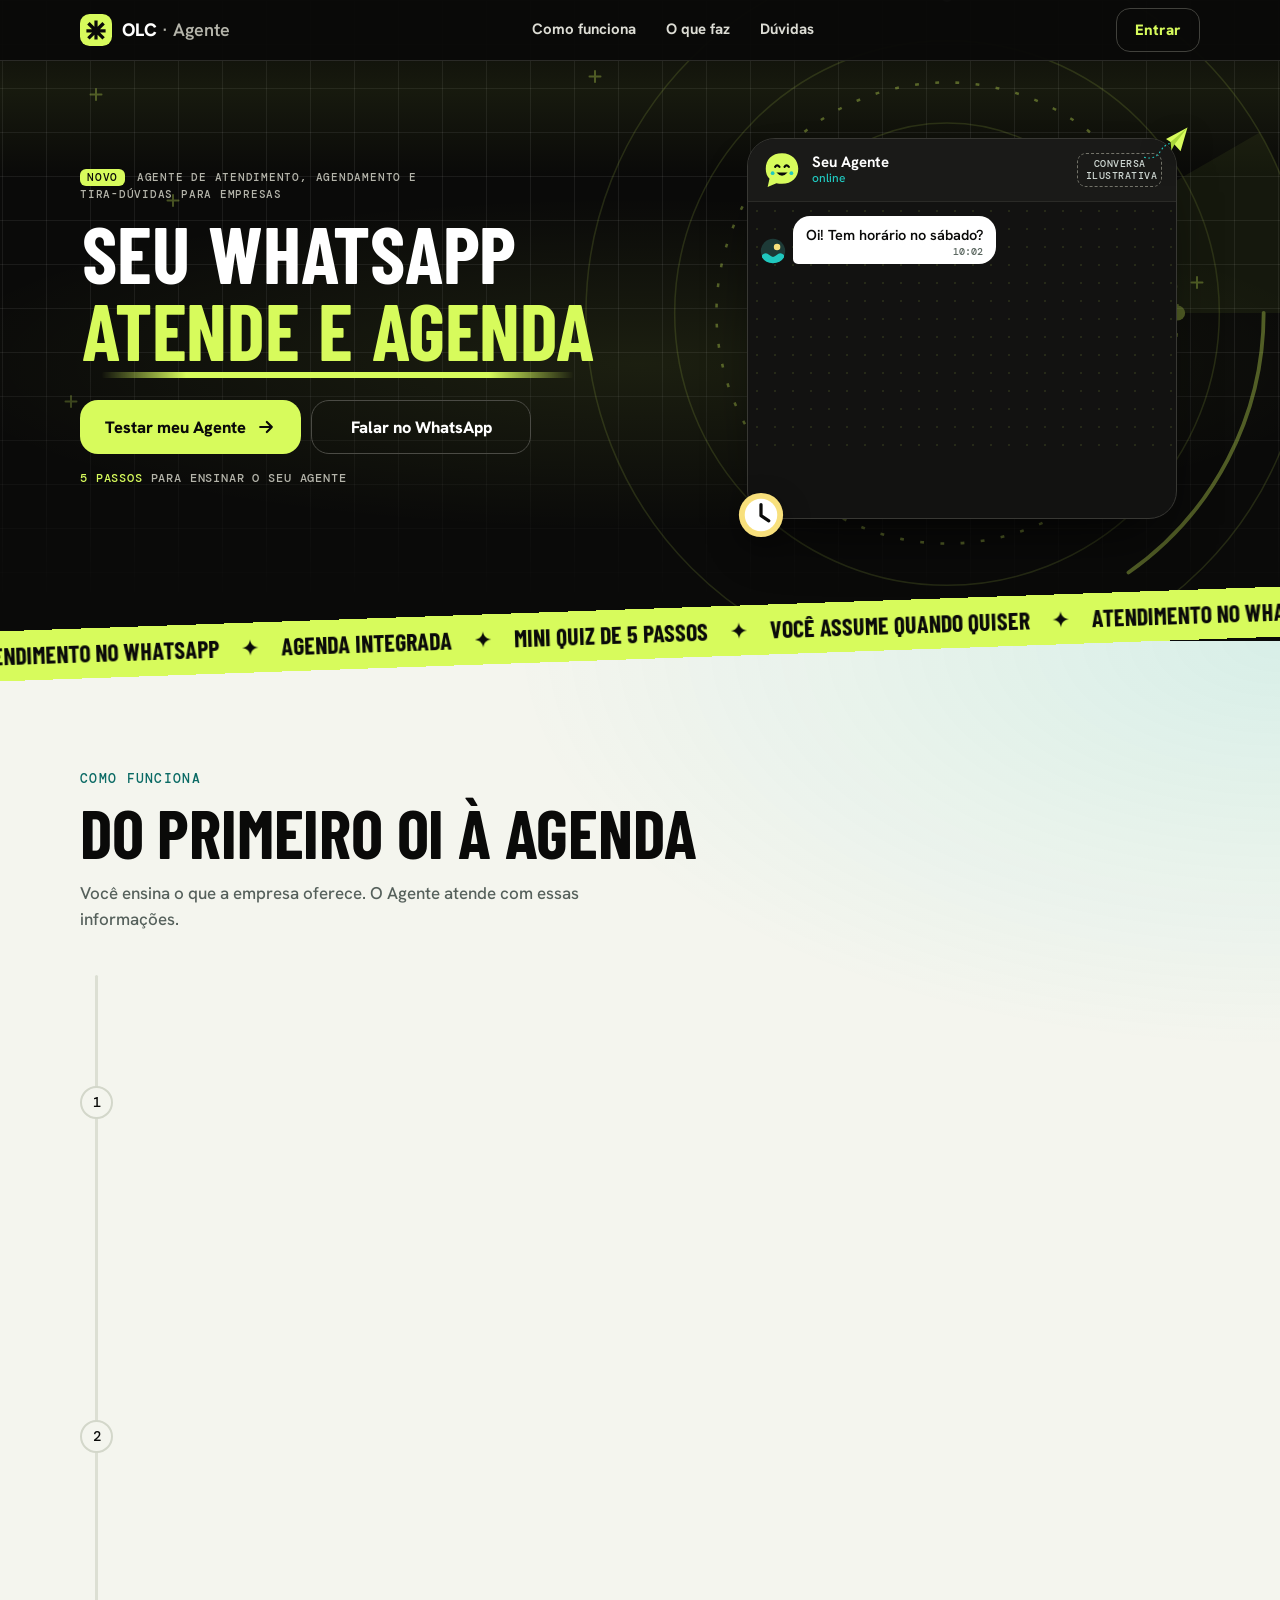
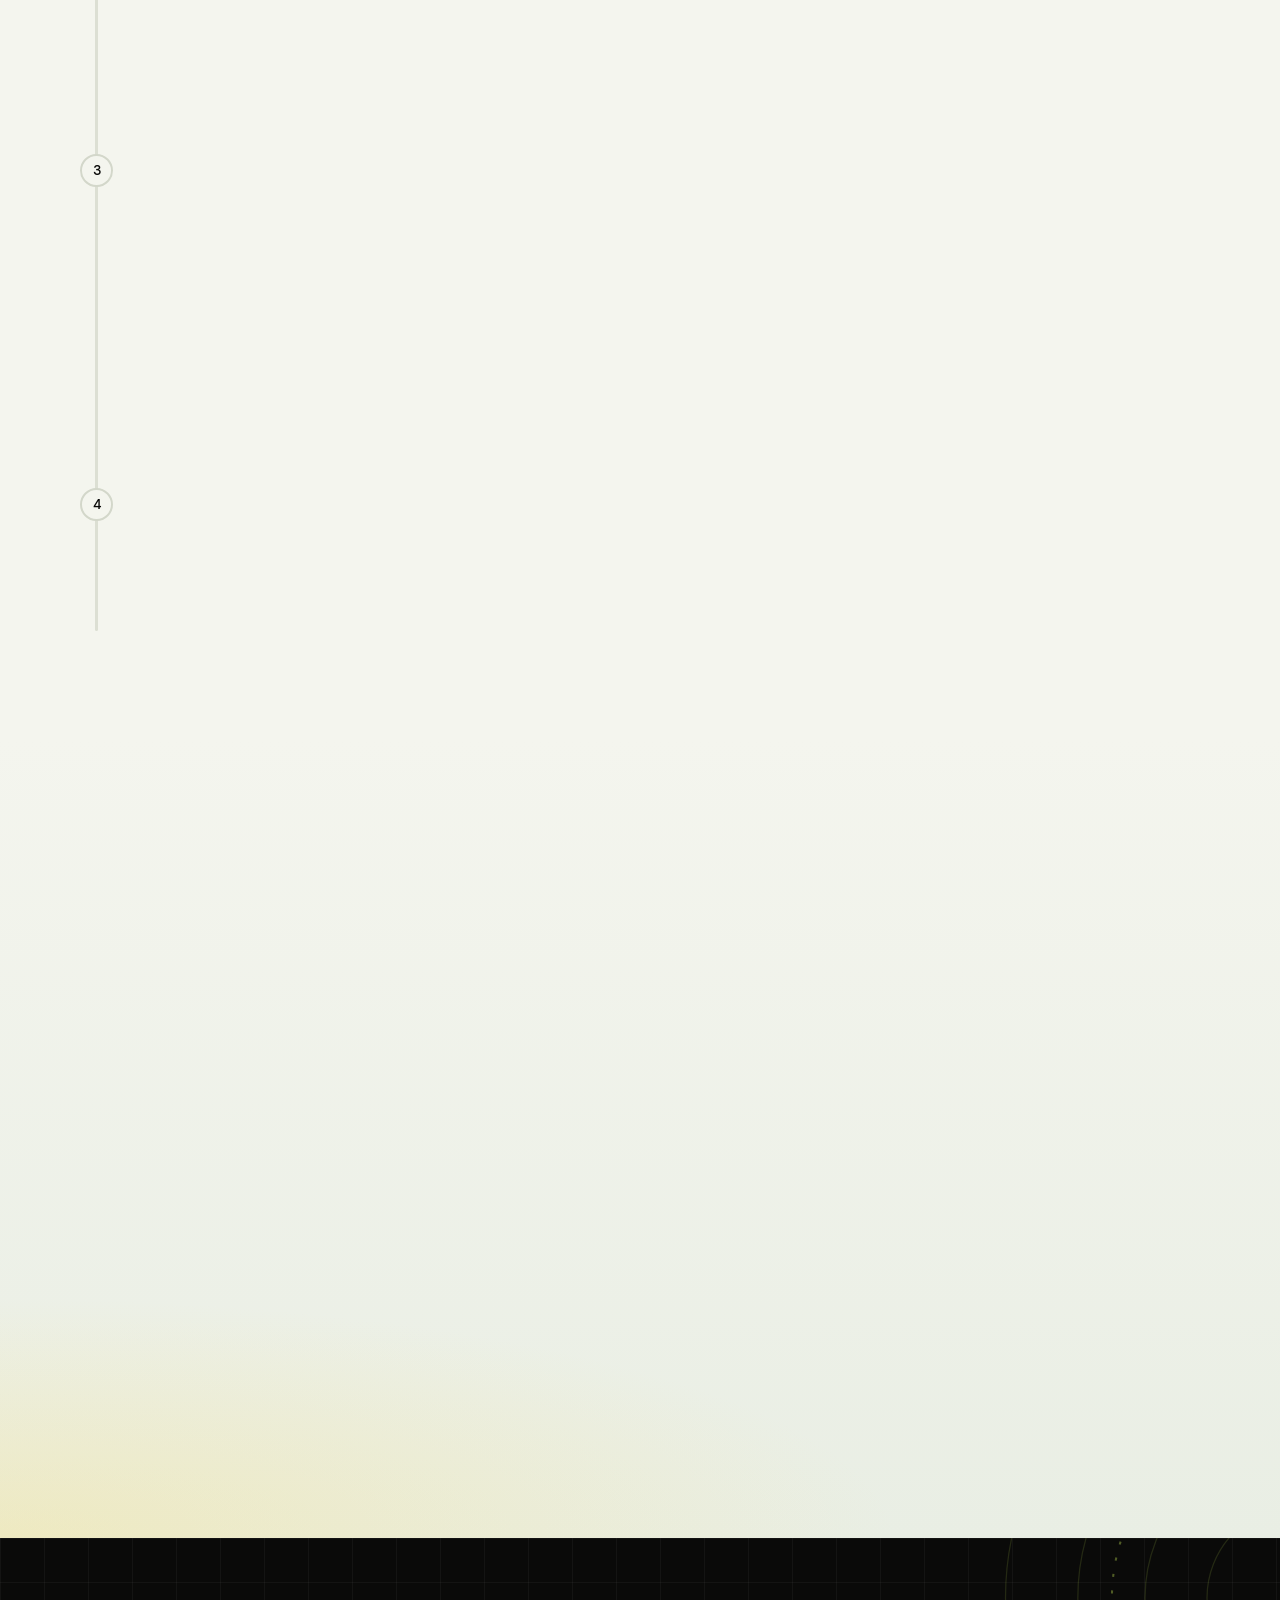
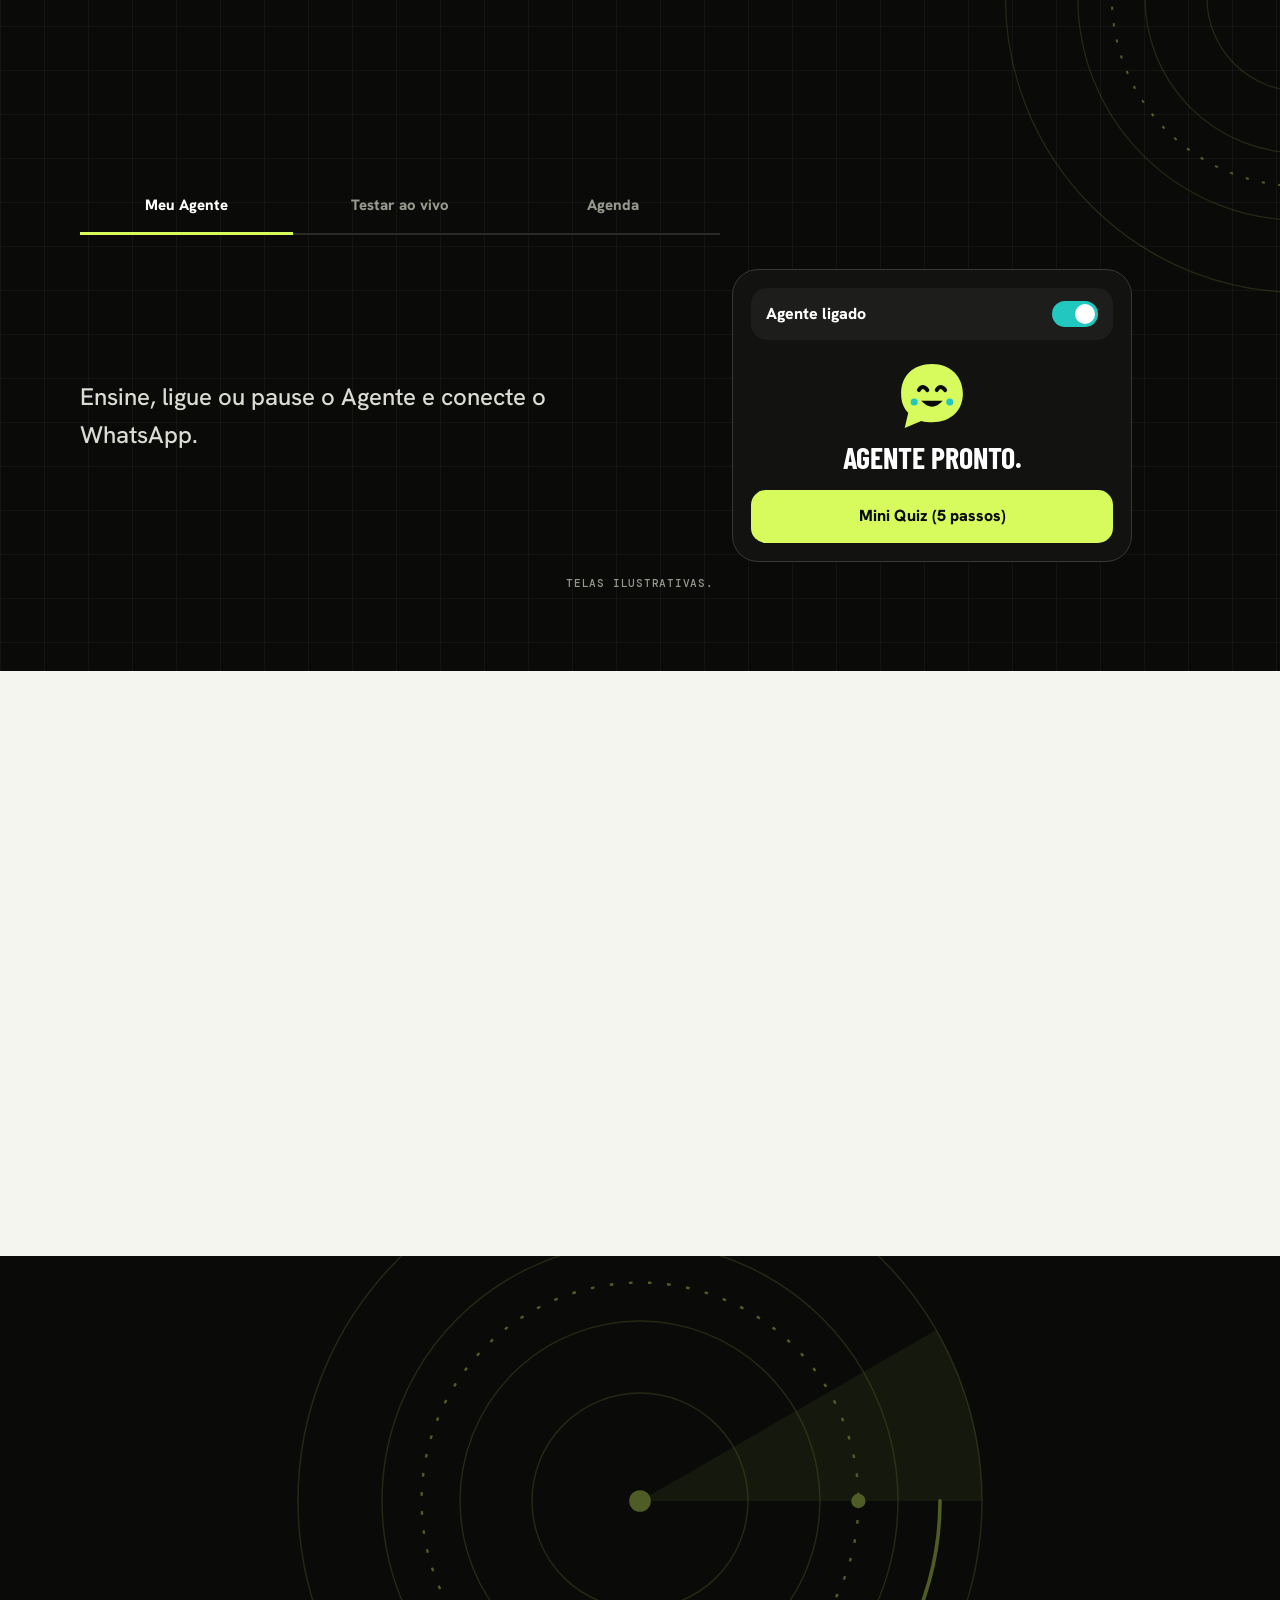
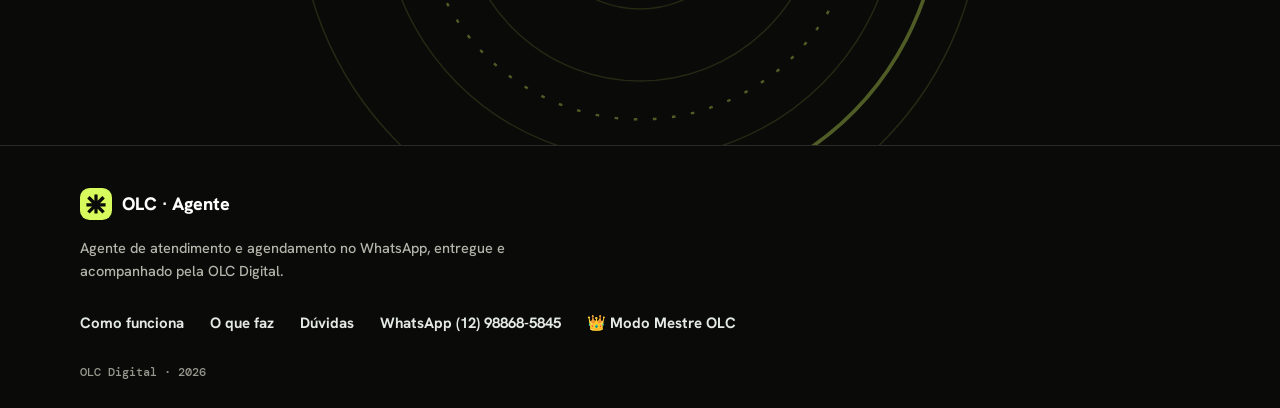
==== commit 0355b31b: "Vitrine: topo em preto com grade, alvos animados, entrada do titulo Co-authored-by: OpenBot <3356040" ====
--- a/index.html
+++ b/index.html
@@ -6,22 +6,22 @@
 <meta name="viewport" content="width=device-width,initial-scale=1,viewport-fit=cover">
 <meta name="robots" content="noindex, nofollow">
 <meta name="referrer" content="no-referrer">
-<meta name="theme-color" content="#0b100e">
+<meta name="theme-color" content="#0a0a09">
 <title>OLC · Agente IA para WhatsApp</title>
 <meta name="description" content="Agente de atendimento e agendamento no WhatsApp para empresas, pela OLC Digital.">
-<link rel="icon" href="icon.svg?v=7" type="image/svg+xml">
-<link rel="stylesheet" href="fonts/fonts.css?v=7">
-<link rel="stylesheet" href="app.css?v=7">
-<link rel="stylesheet" href="cyboro.css?v=7">
-<link rel="stylesheet" href="vitrine.css?v=7">
-<link rel="stylesheet" href="quiz.css?v=7">
+<link rel="icon" href="icon.svg?v=8" type="image/svg+xml">
+<link rel="stylesheet" href="fonts/fonts.css?v=8">
+<link rel="stylesheet" href="app.css?v=8">
+<link rel="stylesheet" href="cyboro.css?v=8">
+<link rel="stylesheet" href="vitrine.css?v=8">
+<link rel="stylesheet" href="quiz.css?v=8">
 </head>
 <body>
 <div id="app"><p class="boot">Abrindo…</p></div>
 <div id="toast" class="toast" role="status" aria-live="polite"></div>
 <dialog id="modal" class="modal" aria-labelledby="modalTitle"></dialog>
 <noscript><p class="boot">Ative o JavaScript para usar o painel.</p></noscript>
-<script src="landing.js?v=7"></script>
-<script src="app.js?v=7"></script>
+<script src="landing.js?v=8"></script>
+<script src="app.js?v=8"></script>
 </body>
 </html>
--- a/vitrine.css
+++ b/vitrine.css
@@ -1,7 +1,7 @@
 /* Vitrine do Agente OLC: topo escuro com anéis, títulos condensados, acento limão e cartões arredondados.
    Celular primeiro; só transform e opacity são animados. */
-body.is-landing{background:#0b100e}
-.v{--ink:#0b100e;--ink2:#141b18;--line:#27312d;--lime:#d7fb5c;--teal:#20c8bf;--teald:#0a6a64;--sun:#f8e07c;--paper:#f4f5ee;--mute:#55605b;--muted:#aeb9b3;--cond:'Barlow Condensed','Hanken Grotesk',sans-serif;--mono:'DM Mono',ui-monospace,monospace;font:500 16px/1.55 'Hanken Grotesk',system-ui,sans-serif;color:var(--ink);overflow-x:clip}
+body.is-landing{background:#0a0a09}
+.v{--ink:#0a0a09;--ink2:#151513;--line:#2a2a27;--lime:#d7fb5c;--teal:#20c8bf;--teald:#0a6a64;--sun:#f8e07c;--paper:#f4f5ee;--mute:#55605b;--muted:#b4b4aa;--cond:'Barlow Condensed','Hanken Grotesk',sans-serif;--mono:'DM Mono',ui-monospace,monospace;font:500 16px/1.55 'Hanken Grotesk',system-ui,sans-serif;color:var(--ink);overflow-x:clip}
 .v *,.v *::before,.v *::after{box-sizing:border-box}
 .v h1,.v h2,.v h3,.v p,.v ul,.v ol,.v figure{margin:0;padding:0}
 .v ul,.v ol{list-style:none}
@@ -22,25 +22,24 @@
 .v-btn{display:inline-flex;align-items:center;justify-content:center;gap:10px;min-height:54px;padding:0 24px;border:1.5px solid transparent;border-radius:18px;font-size:16.5px;font-weight:800;line-height:1.1;transition:transform .18s cubic-bezier(.22,1,.36,1)}
 .v-btn:active{transform:scale(.97)}
 .v .v-btn--lime{background:var(--lime);color:var(--ink)}
-.v-btn--line{border-color:#44514b;background:transparent;color:#fff}
+.v-btn--line{border-color:#4b4b45;background:transparent;color:#fff}
 
 /* barra do topo */
 .v-nav{position:sticky;top:0;z-index:30;color:#fff;transition:transform .34s cubic-bezier(.22,1,.36,1)}
-.v-nav::before{content:"";position:absolute;inset:0;background:rgba(11,16,14,.96);box-shadow:0 1px 0 var(--line)}
+.v-nav::before{content:"";position:absolute;inset:0;background:rgba(10,10,9,.96);box-shadow:0 1px 0 var(--line)}
 .v-nav.hide{transform:translateY(-150%)}
 .v-nav__in{display:flex;align-items:center;justify-content:space-between;gap:16px;height:60px}
 .v-logo{display:inline-flex;align-items:center;gap:10px;min-height:44px;font-size:18px}
 .v-logo b{font-weight:800}.v-logo b span{color:var(--muted);font-weight:600}
 .v-mark{width:32px;height:32px;flex:none}
 .v-nav nav{display:none;gap:30px}
-.v-nav nav a{display:inline-flex;align-items:center;min-height:44px;font-size:15px;font-weight:700;color:#d7ded9}
-.v-btn--nav{min-height:44px;min-width:84px;padding:0 18px;border-color:#3a453f;border-radius:14px;background:transparent;color:var(--lime);font-size:15px}
+.v-nav nav a{display:inline-flex;align-items:center;min-height:44px;font-size:15px;font-weight:700;color:#dcdcd4}
+.v-btn--nav{min-height:44px;min-width:84px;padding:0 18px;border-color:#41413c;border-radius:14px;background:transparent;color:var(--lime);font-size:15px}
 
 /* topo com a conversa */
-.v-hero{margin-top:-60px;padding:70px 0 40px;overflow:hidden;background:radial-gradient(90% 45% at 50% 56%,rgba(32,200,191,.17),transparent 70%),var(--ink);color:#fff}
-.v-rings{position:absolute;pointer-events:none;fill:none;stroke:var(--lime);stroke-width:1;opacity:.13}
-.v-rings--hero{left:50%;top:430px;width:760px;height:760px;margin:-380px 0 0 -380px;animation:v-breathe 7s ease-in-out infinite}
-@keyframes v-breathe{50%{transform:scale(1.07);opacity:.2}}
+.v-hero{margin-top:-60px;padding:70px 0 40px;overflow:hidden;background:radial-gradient(80% 38% at 50% 58%,rgba(215,251,92,.085),transparent 70%),var(--ink);color:#fff}
+.v-rings{position:absolute;pointer-events:none;fill:none;stroke:var(--lime);stroke-width:1.2;opacity:.34}
+.v-rings--hero{left:50%;top:455px;width:760px;height:760px;margin:-380px 0 0 -380px}
 .v-hero__in{display:grid;grid-template-columns:minmax(0,1fr);gap:14px;text-align:center}
 .v-over{max-width:34em;margin-inline:auto!important;font:500 11px/1.55 var(--mono);letter-spacing:.07em;text-transform:uppercase;color:var(--muted)}
 .v-over b{display:inline-block;margin-right:4px;padding:0 7px;border-radius:6px;background:var(--lime);color:var(--ink);font-weight:500}
@@ -48,13 +47,13 @@
 .v h1 span{display:block;color:var(--lime);white-space:nowrap}
 
 .v-scene{position:relative;width:100%;max-width:400px;margin:8px auto 8px!important;text-align:left}
-.v-phone{position:relative;z-index:2;border:1px solid #34423b;border-radius:28px;background:#121915;box-shadow:0 30px 60px -24px rgba(0,0,0,.8);overflow:hidden}
-.v-phone__head{display:flex;align-items:center;gap:10px;padding:11px 14px;border-bottom:1px solid var(--line);background:#19221e}
+.v-phone{position:relative;z-index:2;border:1px solid #383834;border-radius:28px;background:#121211;box-shadow:0 30px 60px -24px rgba(0,0,0,.8);overflow:hidden}
+.v-phone__head{display:flex;align-items:center;gap:10px;padding:11px 14px;border-bottom:1px solid var(--line);background:#1a1a18}
 .v-phone__head .v-agent{width:40px;height:40px;flex:none}
 .v-phone__head div{flex:1;min-width:0}
 .v-phone__head b{display:block;font-size:15px;line-height:1.2}
 .v-phone__head small{display:block;font-size:12px;line-height:1.3;color:var(--teal)}
-.v-tag{flex:none;max-width:9em;padding:4px 8px;border:1px dashed #66756d;border-radius:9px;font:500 9.5px/1.3 var(--mono);letter-spacing:.05em;text-transform:uppercase;text-align:center;color:#cfd8d3}
+.v-tag{flex:none;max-width:9em;padding:4px 8px;border:1px dashed #74746a;border-radius:9px;font:500 9.5px/1.3 var(--mono);letter-spacing:.05em;text-transform:uppercase;text-align:center;color:#cfd8d3}
 .v-log{position:relative;display:flex;flex-direction:column;gap:9px;padding:14px 12px 10px;background-image:radial-gradient(rgba(215,251,92,.1) 1px,transparent 1.4px);background-size:18px 18px}
 .v-msg{display:flex;align-items:flex-end;gap:7px;max-width:86%}
 .v-msg--a{align-self:flex-end}
@@ -66,7 +65,7 @@
 .v-scene.play .v-msg{opacity:0;transform:translateY(14px) scale(.94);transform-origin:0 100%;transition:opacity .28s,transform .42s cubic-bezier(.3,1.5,.5,1)}
 .v-scene.play .v-msg--a{transform-origin:100% 100%}
 .v-scene.play .v-msg.on{opacity:1;transform:none}
-.v-typing{position:absolute;left:45px;top:0;display:flex;gap:5px;padding:13px 15px;border-radius:17px;background:#26322c;opacity:0;pointer-events:none}
+.v-typing{position:absolute;left:45px;top:0;display:flex;gap:5px;padding:13px 15px;border-radius:17px;background:#2a2a27;opacity:0;pointer-events:none}
 .v-typing.right{left:auto;right:12px}
 .v-typing.on{opacity:1}
 .v-typing i{width:7px;height:7px;border-radius:50%;background:var(--lime);animation:v-dot 1s ease-in-out infinite}
@@ -107,16 +106,16 @@
 .v-line li{position:relative;padding-left:48px;min-width:0}
 .v-line__num{position:absolute;left:0;top:18px;z-index:1;display:grid;place-items:center;width:33px;height:33px;border:2px solid #d3d7ca;border-radius:50%;background:var(--paper);font:500 14px/1 var(--mono);transition:transform .35s cubic-bezier(.3,1.7,.5,1)}
 .v-line__num.lit{border-color:var(--lime);background:var(--lime);transform:scale(1.12);box-shadow:0 0 0 5px rgba(215,251,92,.32)}
-.v-card{border-radius:26px;background:radial-gradient(90% 80% at 100% 0,#1c3a35,transparent 70%),var(--ink);overflow:hidden}
+.v-card{border-radius:26px;background:radial-gradient(90% 80% at 100% 0,rgba(215,251,92,.13),transparent 70%),linear-gradient(rgba(255,255,255,.045) 1px,transparent 1px) 0 0/28px 28px,linear-gradient(90deg,rgba(255,255,255,.045) 1px,transparent 1px) 0 0/28px 28px,var(--ink);overflow:hidden}
 .v-art{display:grid;place-items:center;min-height:236px;padding:22px 18px;color:#fff}
 .v-line__tx{margin-top:16px}
 .v-line__tx p{margin-top:6px;font-size:16px;color:var(--mute)}
 
 .v-mq{display:grid;gap:12px;width:100%;max-width:270px;rotate:-3deg}
 .v-mq__segs{display:grid;grid-template-columns:repeat(5,1fr);gap:5px}
-.v-mq__segs i{height:5px;border-radius:5px;background:#33413a}.v-mq__segs i:first-child{background:var(--lime)}
+.v-mq__segs i{height:5px;border-radius:5px;background:#393935}.v-mq__segs i:first-child{background:var(--lime)}
 .v-mq b{font:700 27px/1.02 var(--cond)}
-.v-mq__field{display:flex;align-items:center;min-height:52px;padding:10px 12px;border:2px solid var(--lime);border-radius:14px;font-size:13.5px;line-height:1.3;background:#111915}
+.v-mq__field{display:flex;align-items:center;min-height:52px;padding:10px 12px;border:2px solid var(--lime);border-radius:14px;font-size:13.5px;line-height:1.3;background:#111110}
 .v-mq__field em{width:2px;height:18px;margin-left:3px;flex:none;background:var(--lime);animation:v-blink 1s steps(1) infinite}
 @keyframes v-blink{50%{opacity:0}}
 .v-mq__btn{padding:11px;border-radius:13px;background:var(--lime);color:var(--ink);font-size:14px;font-weight:800;text-align:center}
@@ -132,13 +131,13 @@
 .v-try__b{justify-self:end;background:var(--lime);rotate:2deg;border-bottom-right-radius:5px!important}
 .v-agenda{display:grid;gap:12px;width:100%;max-width:280px}
 .v-agenda__week{display:grid;grid-template-columns:repeat(7,1fr);gap:5px}
-.v-agenda__week span{display:grid;place-items:center;aspect-ratio:3/4;border:1px solid #33413a;border-radius:10px;font:500 12px var(--mono);color:var(--muted)}
+.v-agenda__week span{display:grid;place-items:center;aspect-ratio:3/4;border:1px solid #393935;border-radius:10px;font:500 12px var(--mono);color:var(--muted)}
 .v-agenda__week span.on{border-color:var(--lime);background:var(--lime);color:var(--ink)}
 .v-agenda__row{display:grid;grid-template-columns:auto 1fr auto;align-items:center;gap:12px;padding:12px;border-radius:16px;background:#fff;color:var(--ink)}
 .v-agenda__row b{font:700 27px/1 var(--cond)}
 .v-agenda__row span{font-size:13.5px;font-weight:800;line-height:1.25}.v-agenda__row small{display:block;font-weight:500;color:var(--mute)}
 .v-agenda__row em{padding:5px 8px;border-radius:9px;background:#d3f6f3;font:500 10.5px var(--mono);font-style:normal;color:#07504b}
-.v-agenda__ghost{height:36px;border:1.5px dashed #3a4a43;border-radius:14px}
+.v-agenda__ghost{height:36px;border:1.5px dashed #44443f;border-radius:14px}
 
 /* o que faz */
 .v-does{padding:60px 0 76px;background:radial-gradient(70% 30% at 0 100%,rgba(248,224,124,.34),transparent),linear-gradient(180deg,#f4f5ee,#e9eee4)}
@@ -156,39 +155,39 @@
 .v-take__face.is-you,.v-take.mine .is-agent{opacity:0;transform:scale(.4) rotate(-30deg)}
 .v-take.mine .is-you{opacity:1;transform:none}
 .v-take p{min-height:3.1em;max-width:22em;font-size:16px;font-weight:700}
-.v-switch{display:flex;align-items:center;gap:12px;min-height:52px;padding:0 20px 0 12px;border:1.5px solid #3a463f;border-radius:99px;background:transparent;color:#fff;font-size:15px;font-weight:800}
-.v-switch i{position:relative;width:52px;height:30px;border-radius:99px;background:#33413a}
+.v-switch{display:flex;align-items:center;gap:12px;min-height:52px;padding:0 20px 0 12px;border:1.5px solid #43433e;border-radius:99px;background:transparent;color:#fff;font-size:15px;font-weight:800}
+.v-switch i{position:relative;width:52px;height:30px;border-radius:99px;background:#393935}
 .v-switch i::after{content:"";position:absolute;left:4px;top:4px;width:22px;height:22px;border-radius:50%;background:#fff;transition:transform .3s cubic-bezier(.3,1.5,.5,1)}
 .v-switch[aria-checked="true"] i{background:var(--teal)}
 .v-switch[aria-checked="true"] i::after{transform:translateX(22px)}
 
 /* painel */
-.v-panel{padding:78px 0 56px;overflow:hidden;background:linear-gradient(165deg,#0b100e 55%,#10302c);color:#fff}
+.v-panel{padding:78px 0 56px;overflow:hidden;background:linear-gradient(rgba(255,255,255,.04) 1px,transparent 1px) 0 0/44px 44px,linear-gradient(90deg,rgba(255,255,255,.04) 1px,transparent 1px) 0 0/44px 44px,var(--ink);color:#fff}
 .v-panel .v-eyebrow,.v-end .v-eyebrow{color:var(--teal)}
 .v-rings--side{right:-330px;top:-250px;width:620px;height:620px}
 .v-tabs{position:relative;display:grid;grid-template-columns:repeat(3,minmax(0,1fr));border-bottom:2px solid var(--line)}
-.v-tabs button{min-height:56px;padding:6px 4px;border:0;background:transparent;color:#8f9b95;font-size:15px;font-weight:800;line-height:1.2}
+.v-tabs button{min-height:56px;padding:6px 4px;border:0;background:transparent;color:#97978d;font-size:15px;font-weight:800;line-height:1.2}
 .v-tabs button[aria-selected="true"]{color:#fff}
 .v-tabs__ink{position:absolute;left:0;bottom:-2px;width:33.333%;height:3px;background:var(--lime);transition:transform .45s cubic-bezier(.22,1,.36,1)}
 .v-tabs__ink.pos1{transform:translateX(100%)}.v-tabs__ink.pos2{transform:translateX(200%)}
 .v-panes{display:grid}
 .v-pane{grid-area:1/1;visibility:hidden;opacity:0;transform:translateY(18px);transition:opacity .35s,transform .45s cubic-bezier(.22,1,.36,1),visibility 0s .35s}
 .v-pane.on{visibility:visible;opacity:1;transform:none;transition:opacity .35s .08s,transform .45s .08s cubic-bezier(.22,1,.36,1)}
-.v-pane>p{min-height:3.2em;margin:20px 0 18px;font-size:17px;color:#d6ded9}
-.v-ui{display:grid;align-content:center;gap:12px;max-width:400px;min-height:280px;margin-inline:auto;padding:18px;border:1px solid #34423b;border-radius:26px;background:#121915}
-.v-ui__row{display:flex;align-items:center;justify-content:space-between;padding:13px 15px;border-radius:16px;background:#1b2521;font-weight:800}
+.v-pane>p{min-height:3.2em;margin:20px 0 18px;font-size:17px;color:#dcdcd4}
+.v-ui{display:grid;align-content:center;gap:12px;max-width:400px;min-height:280px;margin-inline:auto;padding:18px;border:1px solid #383834;border-radius:26px;background:#121211}
+.v-ui__row{display:flex;align-items:center;justify-content:space-between;padding:13px 15px;border-radius:16px;background:#1d1d1b;font-weight:800}
 .v-ui__switch{position:relative;width:46px;height:26px;border-radius:99px;background:var(--teal)}
 .v-ui__switch::after{content:"";position:absolute;right:3px;top:3px;width:20px;height:20px;border-radius:50%;background:#fff}
 .v-ui__big{display:grid;justify-items:center;gap:8px;padding:6px}.v-ui__big svg{width:76px;height:76px}.v-ui__big b{font:700 30px/1 var(--cond);text-transform:uppercase}
 .v-ui__btn{padding:14px;border-radius:15px;background:var(--lime);color:var(--ink);font-weight:800;text-align:center}
 .v .v-ui__in,.v .v-ui__out{max-width:84%;padding:12px 14px;border-radius:17px;font-size:14.5px;font-weight:700;color:var(--ink)}
 .v-ui__in{justify-self:end;background:var(--lime)}.v-ui__out{justify-self:start;background:#fff}
-.v-ui__compose{display:flex;align-items:center;gap:10px;margin-top:8px;padding:7px 7px 7px 15px;border:1px solid #3a463f;border-radius:99px;font-size:13.5px;color:var(--muted)}
+.v-ui__compose{display:flex;align-items:center;gap:10px;margin-top:8px;padding:7px 7px 7px 15px;border:1px solid #43433e;border-radius:99px;font-size:13.5px;color:var(--muted)}
 .v-ui__compose span{flex:1}.v-ui__compose i{display:grid;place-items:center;width:38px;height:38px;border-radius:50%;background:var(--teal);color:var(--ink)}
 .v-ui__card{display:grid;grid-template-columns:1fr auto;gap:4px 10px;align-items:center;padding:16px;border-radius:18px;background:#fff;color:var(--ink)}
 .v-ui__card b{font:700 24px/1.1 var(--cond)}.v-ui__card small{grid-column:1/-1;color:var(--mute);font-size:13.5px}
 .v-ui__card em{padding:5px 9px;border-radius:9px;background:#d3f6f3;font:500 11px var(--mono);font-style:normal;color:#07504b}.v-ui__card em.alt{background:#ecfac4;color:#334200}
-.v-panel__note{margin-top:14px!important;font:500 11px/1.4 var(--mono);letter-spacing:.07em;text-transform:uppercase;text-align:center;color:#8f9b95}
+.v-panel__note{margin-top:14px!important;font:500 11px/1.4 var(--mono);letter-spacing:.07em;text-transform:uppercase;text-align:center;color:#97978d}
 
 /* dúvidas */
 .v-faq{padding:76px 0 60px;background:var(--paper)}
@@ -203,16 +202,16 @@
 
 /* chamada final e rodapé */
 .v-end{padding:80px 0 76px;overflow:hidden;background:var(--ink);color:#fff;text-align:center}
-.v-rings--end{left:50%;top:50%;width:720px;height:720px;margin:-360px 0 0 -360px;animation:v-breathe 8s ease-in-out infinite}
+.v-rings--end{left:50%;top:50%;width:720px;height:720px;margin:-360px 0 0 -360px;}
 .v-end__art svg{width:92px;height:92px;animation:v-float 5s ease-in-out infinite}
 .v-end h2{margin-top:14px;color:var(--lime);font-size:clamp(54px,16vw,100px)}
-.v-end .v-wrap>p{margin-top:12px;font-size:17px;color:#d6ded9}
+.v-end .v-wrap>p{margin-top:12px;font-size:17px;color:#dcdcd4}
 .v-end__cta{display:grid;gap:10px;max-width:400px;margin:28px auto 0}
 .v-foot{padding:36px 0 calc(28px + env(safe-area-inset-bottom));border-top:1px solid var(--line);background:var(--ink);color:#fff}
 .v-foot p{max-width:30em;margin-top:10px;font-size:14.5px;color:var(--muted)}
 .v-foot__links{display:flex;flex-wrap:wrap;gap:0 26px;margin-top:18px}
 .v-foot__links a,.v-foot__links button{display:inline-flex;align-items:center;min-height:46px;padding:0;border:0;background:none;color:#e3e9e5;font-size:15px;font-weight:700}
-.v-foot .v-foot__copy{margin-top:18px;font:500 12px var(--mono);color:#8f9b95}
+.v-foot .v-foot__copy{margin-top:18px;font:500 12px var(--mono);color:#97978d}
 
 /* entrada das seções */
 .v.anim [data-r]{opacity:0;transform:translateY(28px);transition:opacity .55s ease,transform .7s cubic-bezier(.22,1,.36,1)}
@@ -266,3 +265,48 @@
  .gate-body>.stack{order:-1}
  .gate-body .gate-radar{display:none}
 }
+
+/* ===== rodada 27/11 · topo ===== */
+.v-rings circle,.v-rings .spin{transform-box:view-box;transform-origin:300px 300px}
+.v-rings .rg{opacity:.38;animation:v-ring 4.2s ease-in-out infinite}
+.v-rings .rg1{animation-delay:.35s}.v-rings .rg2{animation-delay:.7s}.v-rings .rg3{animation-delay:1.05s}
+@keyframes v-ring{50%{transform:scale(1.055);opacity:.75}}
+.v-rings .wave{stroke-width:2.4;opacity:0;animation:v-wave 4.8s cubic-bezier(.2,.6,.4,1) infinite}
+.v-rings .wave1{animation-delay:1.6s}.v-rings .wave2{animation-delay:3.2s}
+@keyframes v-wave{0%{transform:scale(.08);opacity:0}12%{opacity:.95}100%{transform:scale(1.14);opacity:0}}
+.v-rings .spin--a{animation:v-spin 13s linear infinite}.v-rings .spin--b{animation:v-spin 21s linear infinite reverse}.v-rings .spin--c{animation:v-spin 7s linear infinite}
+@keyframes v-spin{to{transform:rotate(360deg)}}
+.v-rings .dash{stroke-dasharray:3 13;stroke-width:2}
+.v-rings .arc{stroke-dasharray:240 1330;stroke-width:3;stroke-linecap:round}
+.v-rings .sat{fill:var(--lime);stroke:none}.v-rings .sat--b{fill:#fff}
+.v-rings .sweep{fill:var(--lime);stroke:none;opacity:.17}
+.v-rings .bull{fill:var(--lime);stroke:none;animation:v-ring 2.1s ease-in-out infinite}
+
+.v-grid{position:absolute;inset:0;pointer-events:none;overflow:hidden;background:linear-gradient(rgba(255,255,255,.07) 1px,transparent 1px) 50% 0/44px 44px,linear-gradient(90deg,rgba(255,255,255,.07) 1px,transparent 1px) 50% 0/44px 44px;-webkit-mask-image:linear-gradient(#000 55%,transparent 98%);mask-image:linear-gradient(#000 55%,transparent 98%)}
+.v-plus{position:absolute;width:13px;height:13px;opacity:.3;animation:v-twinkle 3.6s ease-in-out infinite}
+.v-plus::before,.v-plus::after{content:"";position:absolute;left:5.5px;top:0;width:2px;height:13px;border-radius:2px;background:var(--lime)}
+.v-plus::after{rotate:90deg}
+.v-plus1{left:7%;top:88px}.v-plus2{right:9%;top:150px;animation-delay:.6s}.v-plus3{left:13%;top:31%;animation-delay:1.2s}.v-plus4{right:6%;top:44%;animation-delay:1.8s}.v-plus5{left:5%;top:63%;animation-delay:2.4s}.v-plus6{right:16%;top:76%;animation-delay:.9s}.v-plus7{left:46%;top:70px;animation-delay:3s}
+@keyframes v-twinkle{50%{opacity:1;transform:rotate(90deg) scale(1.35)}}
+.v-beam{position:absolute;left:0;right:0;top:0;height:180px;background:linear-gradient(transparent,rgba(215,251,92,.065),transparent);animation:v-beam 9s linear infinite}
+@keyframes v-beam{from{transform:translateY(-200px)}to{transform:translateY(1000px)}}
+
+.v h1 em{display:block;font-style:normal}
+.v h1 span{white-space:normal;position:relative;width:max-content;max-width:100%;margin-inline:auto}
+.v-w{display:inline-block;overflow:hidden;font-style:normal;vertical-align:top;padding:.06em .02em 0;margin-bottom:-.02em}
+.v-w>i{display:inline-block;font-style:normal;animation:v-word .85s cubic-bezier(.2,1.25,.35,1) both}
+.v-w1>i{animation-delay:.12s}.v-w2>i{animation-delay:.3s}.v-w3>i{animation-delay:.42s}.v-w4>i{animation-delay:.54s}
+@keyframes v-word{from{transform:translateY(112%) rotate(7deg);opacity:0}to{transform:none;opacity:1}}
+.v-w0,.v-w1{animation:v-sway 4.6s ease-in-out 1.6s infinite}.v-w1{animation-delay:1.9s}
+@keyframes v-sway{50%{transform:translateY(-3px)}}
+.v h1 span .v-w{animation:v-hop 3.4s ease-in-out 1.7s infinite}
+.v h1 span .v-w3{animation-delay:1.86s}.v h1 span .v-w4{animation-delay:2.02s}
+@keyframes v-hop{0%,44%,100%{transform:none}14%{transform:translateY(-7px)}28%{transform:translateY(1px)}}
+.v-swash{display:block;height:6px;margin:7px 4% 0;border-radius:6px;background:linear-gradient(90deg,transparent,var(--lime) 18%,var(--lime) 82%,transparent);transform-origin:0 50%;animation:v-swash 3.4s cubic-bezier(.3,.9,.3,1) 1.1s infinite both}
+@keyframes v-swash{0%{transform:scaleX(0);opacity:0}30%{transform:scaleX(1);opacity:1}82%{transform:scaleX(1);opacity:1}100%{transform:scaleX(1);opacity:0}}
+.v-over{animation:v-rise .7s ease .05s both}
+.v-hero__cta{animation:v-rise .8s ease .75s both}
+.v-scene{animation:v-rise .9s cubic-bezier(.2,1,.3,1) .5s both}
+@keyframes v-rise{from{opacity:0;transform:translateY(24px)}}
+@media (prefers-reduced-motion:reduce){.v-rings .wave,.v-rings .sweep,.v-beam{display:none}}
+@media (min-width:900px){.v h1 span{margin-inline:0}.v-rings--hero{left:74%;top:50%}}
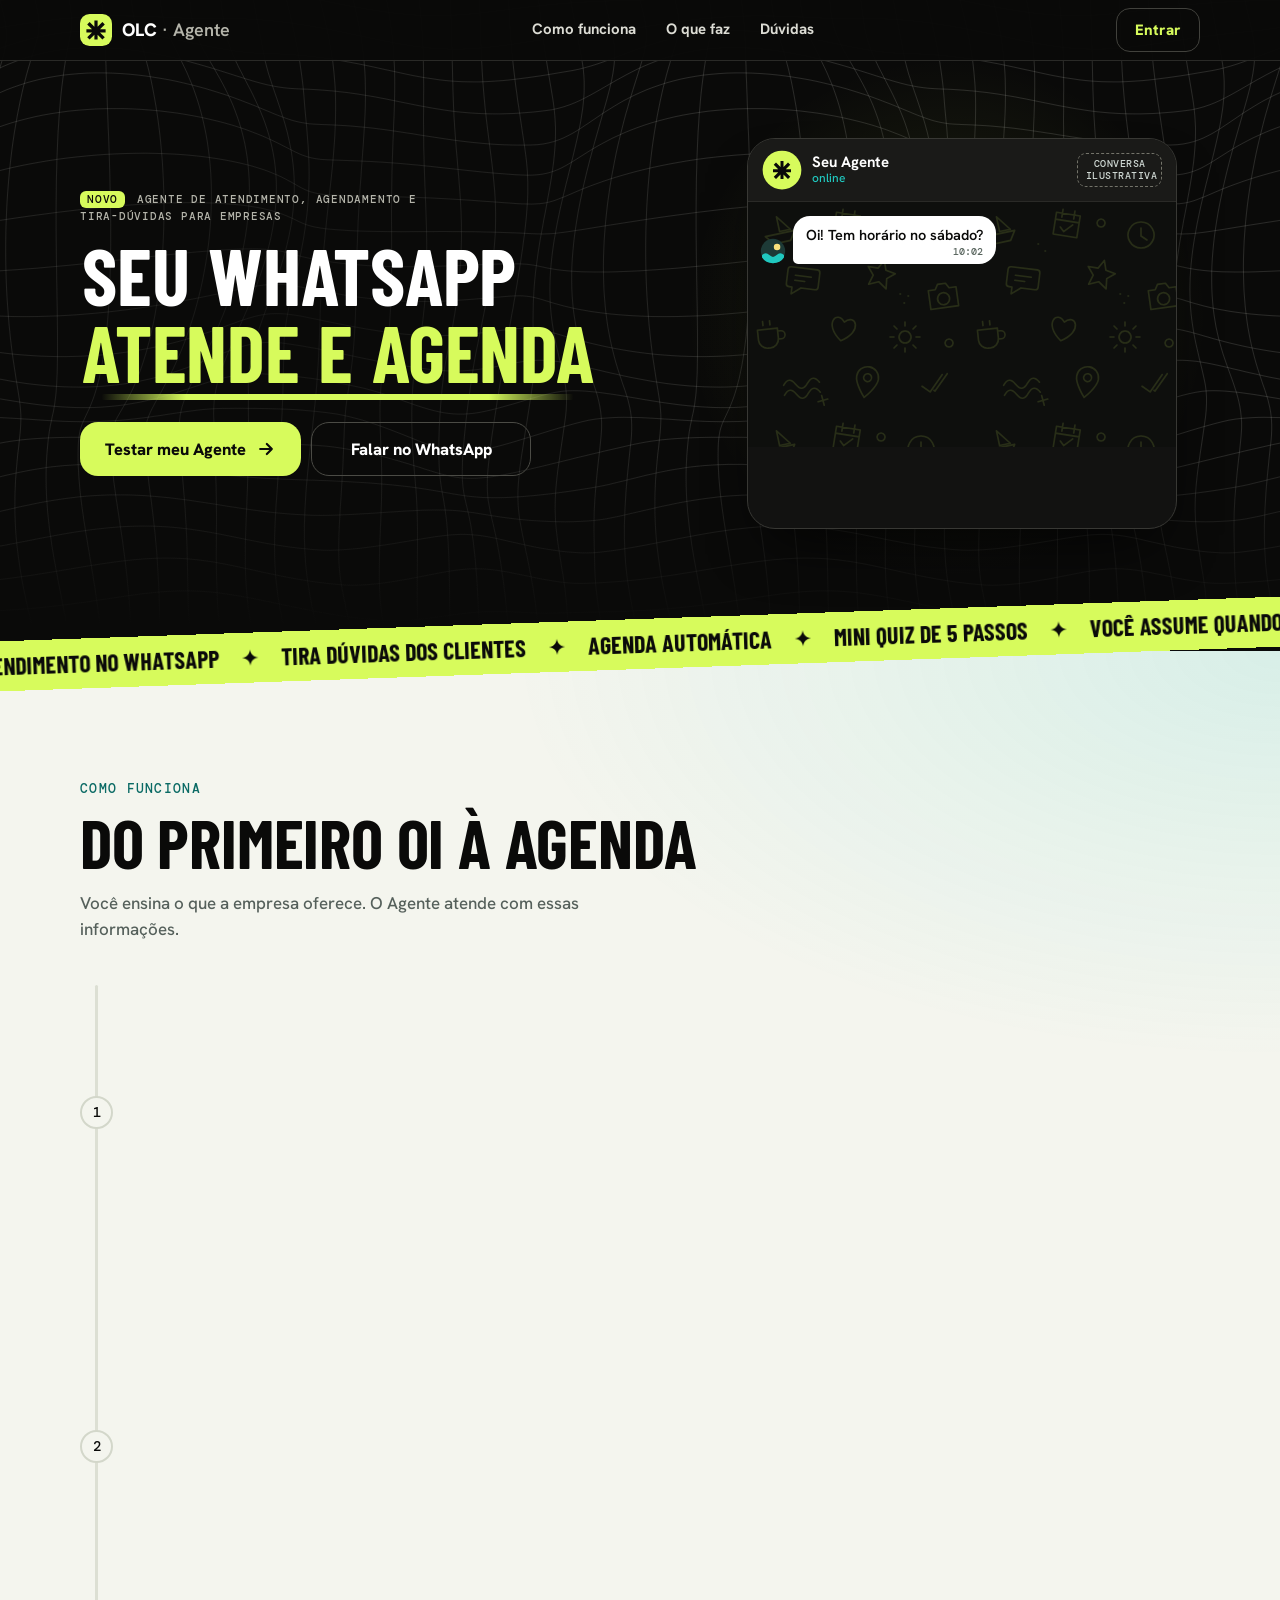
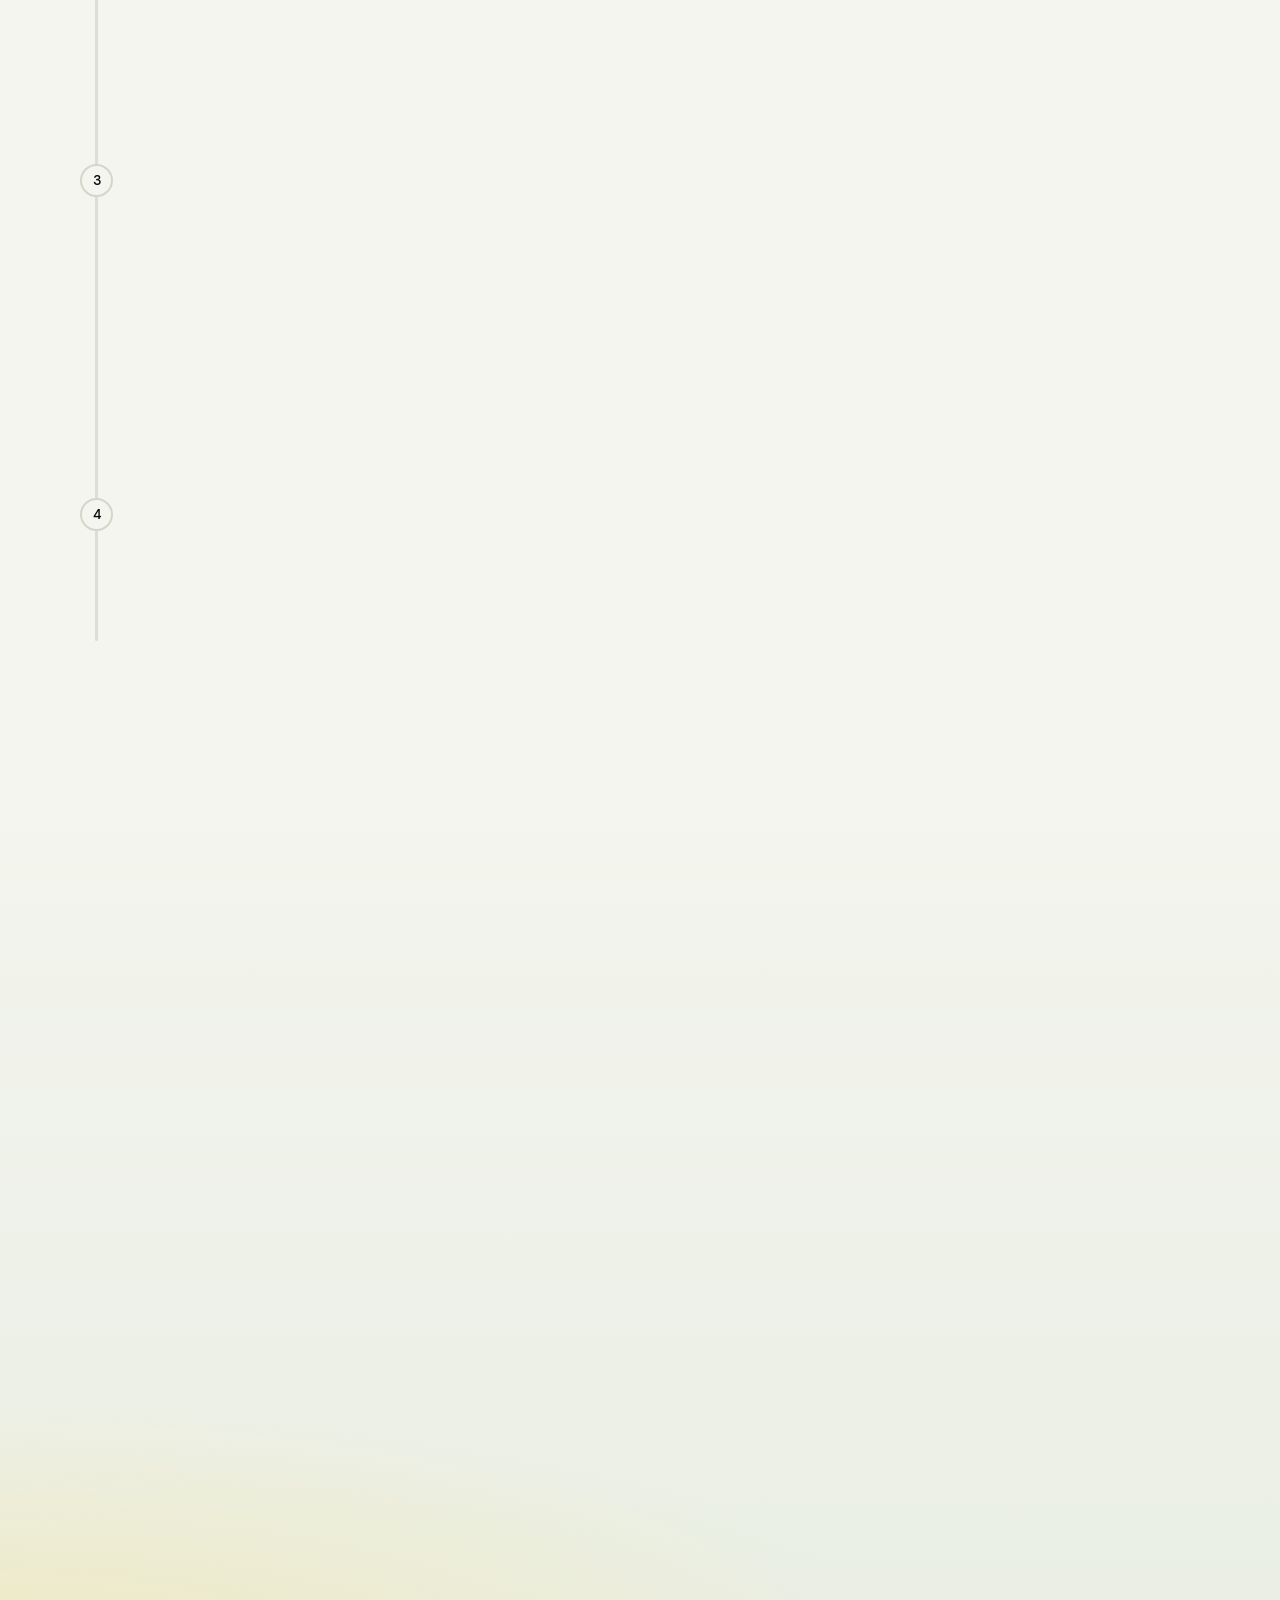
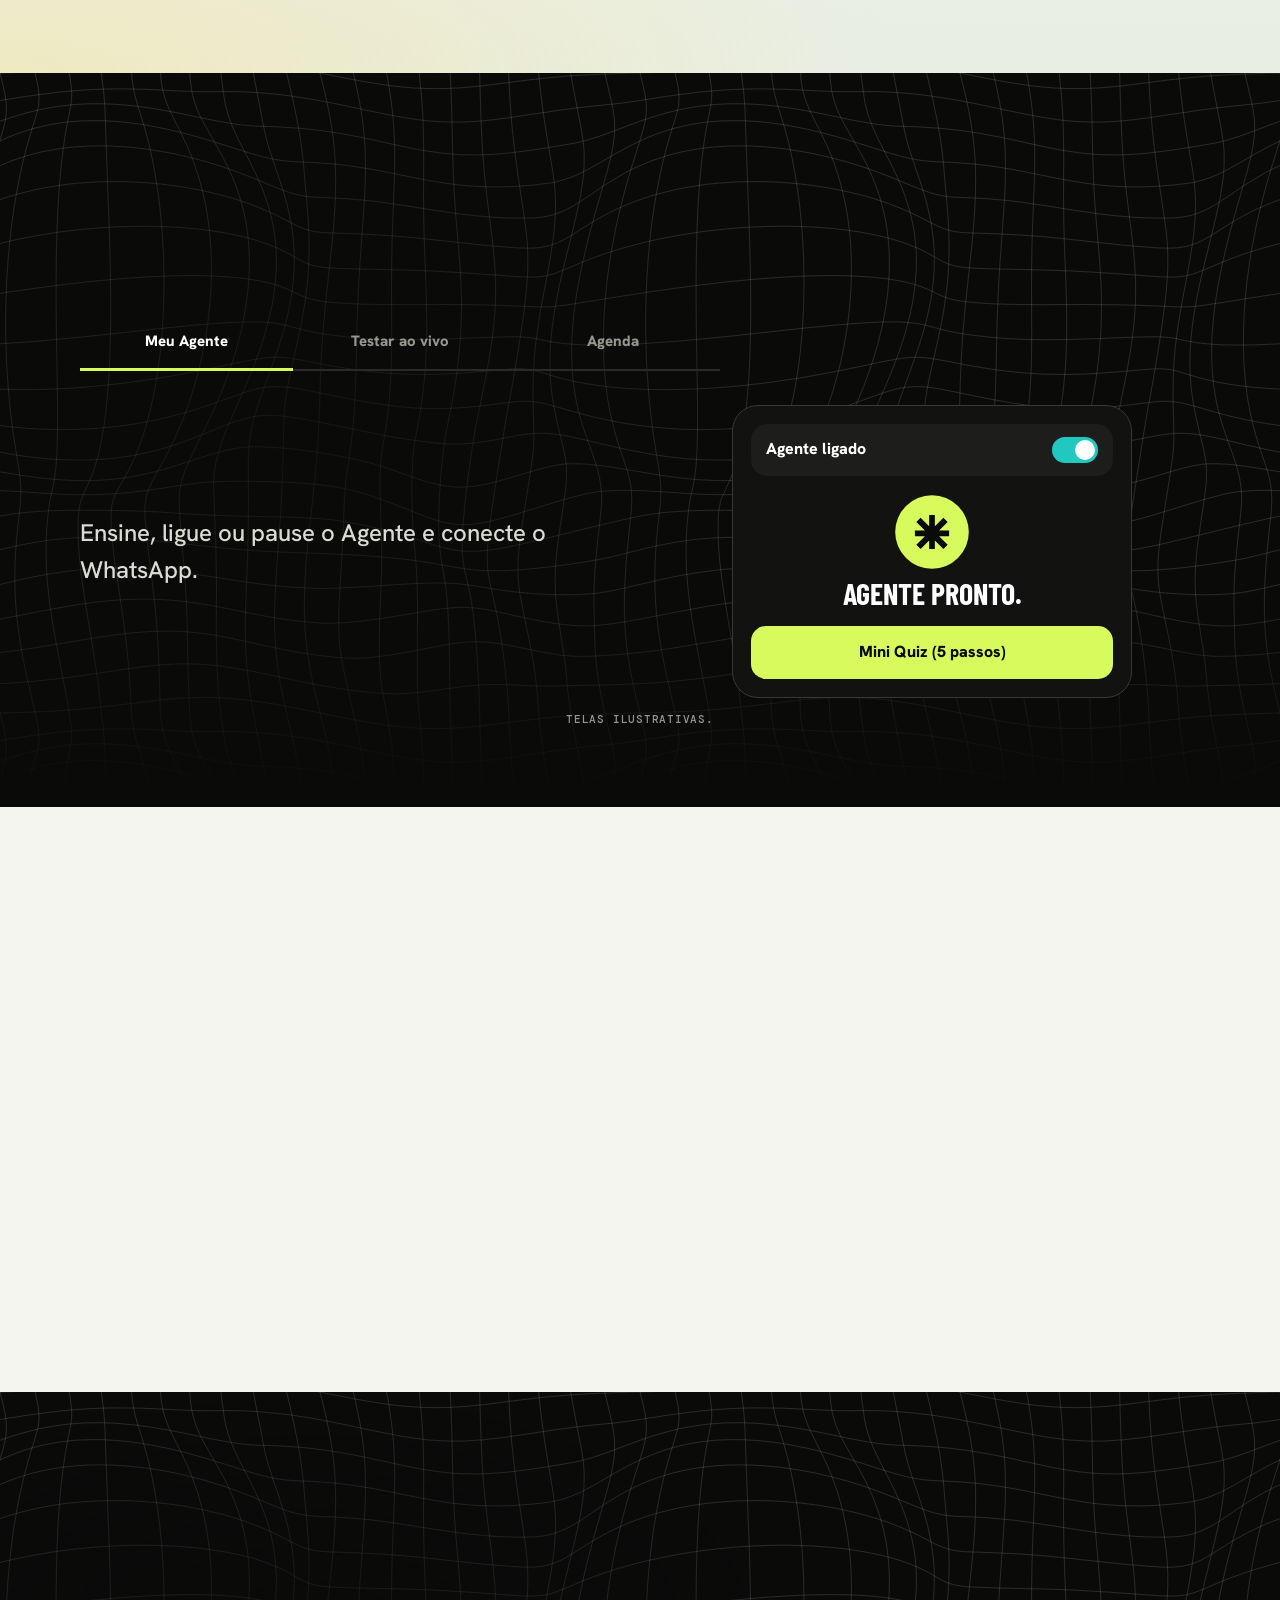
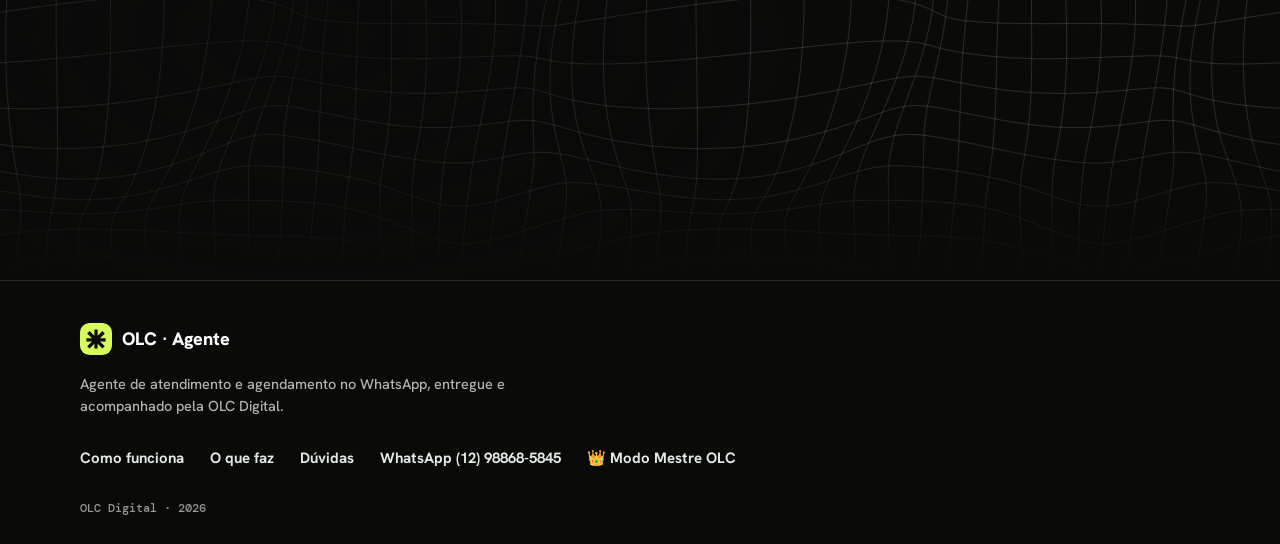
==== commit 732232c4: "Teclado nunca abre sozinho e nova tela Entrar na identidade da pagina Co-authored-by: OpenBot <33560" ====
--- a/index.html
+++ b/index.html
@@ -9,19 +9,19 @@
 <meta name="theme-color" content="#0a0a09">
 <title>OLC · Agente IA para WhatsApp</title>
 <meta name="description" content="Agente de atendimento e agendamento no WhatsApp para empresas, pela OLC Digital.">
-<link rel="icon" href="icon.svg?v=8" type="image/svg+xml">
-<link rel="stylesheet" href="fonts/fonts.css?v=8">
-<link rel="stylesheet" href="app.css?v=8">
-<link rel="stylesheet" href="cyboro.css?v=8">
-<link rel="stylesheet" href="vitrine.css?v=8">
-<link rel="stylesheet" href="quiz.css?v=8">
+<link rel="icon" href="icon.svg?v=9" type="image/svg+xml">
+<link rel="stylesheet" href="fonts/fonts.css?v=9">
+<link rel="stylesheet" href="app.css?v=9">
+<link rel="stylesheet" href="cyboro.css?v=9">
+<link rel="stylesheet" href="vitrine.css?v=9">
+<link rel="stylesheet" href="quiz.css?v=9">
 </head>
 <body>
 <div id="app"><p class="boot">Abrindo…</p></div>
 <div id="toast" class="toast" role="status" aria-live="polite"></div>
 <dialog id="modal" class="modal" aria-labelledby="modalTitle"></dialog>
 <noscript><p class="boot">Ative o JavaScript para usar o painel.</p></noscript>
-<script src="landing.js?v=8"></script>
-<script src="app.js?v=8"></script>
+<script src="landing.js?v=9"></script>
+<script src="app.js?v=9"></script>
 </body>
 </html>
--- a/vitrine.css
+++ b/vitrine.css
@@ -37,9 +37,7 @@
 .v-btn--nav{min-height:44px;min-width:84px;padding:0 18px;border-color:#41413c;border-radius:14px;background:transparent;color:var(--lime);font-size:15px}
 
 /* topo com a conversa */
-.v-hero{margin-top:-60px;padding:70px 0 40px;overflow:hidden;background:radial-gradient(80% 38% at 50% 58%,rgba(215,251,92,.085),transparent 70%),var(--ink);color:#fff}
-.v-rings{position:absolute;pointer-events:none;fill:none;stroke:var(--lime);stroke-width:1.2;opacity:.34}
-.v-rings--hero{left:50%;top:455px;width:760px;height:760px;margin:-380px 0 0 -380px}
+.v-hero{margin-top:-60px;padding:70px 0 40px;overflow:hidden;background:var(--ink);color:#fff}
 .v-hero__in{display:grid;grid-template-columns:minmax(0,1fr);gap:14px;text-align:center}
 .v-over{max-width:34em;margin-inline:auto!important;font:500 11px/1.55 var(--mono);letter-spacing:.07em;text-transform:uppercase;color:var(--muted)}
 .v-over b{display:inline-block;margin-right:4px;padding:0 7px;border-radius:6px;background:var(--lime);color:var(--ink);font-weight:500}
@@ -54,7 +52,10 @@
 .v-phone__head b{display:block;font-size:15px;line-height:1.2}
 .v-phone__head small{display:block;font-size:12px;line-height:1.3;color:var(--teal)}
 .v-tag{flex:none;max-width:9em;padding:4px 8px;border:1px dashed #74746a;border-radius:9px;font:500 9.5px/1.3 var(--mono);letter-spacing:.05em;text-transform:uppercase;text-align:center;color:#cfd8d3}
-.v-log{position:relative;display:flex;flex-direction:column;gap:9px;padding:14px 12px 10px;background-image:radial-gradient(rgba(215,251,92,.1) 1px,transparent 1.4px);background-size:18px 18px}
+.v-log{position:relative;display:flex;flex-direction:column;gap:9px;padding:14px 12px 10px;background-color:#0e0f0d}
+.v-log::before{content:"";position:absolute;inset:0;pointer-events:none;background:url("data:image/svg+xml,%3Csvg xmlns='http://www.w3.org/2000/svg' width='220' height='214' fill='none' stroke='%23d7fb5c' stroke-opacity='.13' stroke-width='1.6' stroke-linecap='round' stroke-linejoin='round'%3E%3Cpath transform='translate%2814 12%29 rotate%28-12 15 15%29' d='M2 20h30l-6 9H9zM17 18V3l11 15z'/%3E%3Cpath transform='translate%2884 6%29 rotate%289 15 15%29' d='M3 6h24v22H3zM3 13h24M9 2v8M21 2v8M9 20l4 4 8-8'/%3E%3Cpath transform='translate%28158 18%29 rotate%280 15 15%29' d='M15 2a13 13 0 1 0 .1 0zM15 8v8l6 4'/%3E%3Cpath transform='translate%2838 62%29 rotate%287 15 15%29' d='M4 4h26a3 3 0 0 1 3 3v14a3 3 0 0 1-3 3H16l-9 7v-7H4a3 3 0 0 1-3-3V7a3 3 0 0 1 3-3zM9 12h16M9 17h10'/%3E%3Cpath transform='translate%28118 56%29 rotate%2815 15 15%29' d='M15 2l4 9 10 1-7 7 2 10-9-5-9 5 2-10-7-7 10-1z'/%3E%3Cpath transform='translate%28178 78%29 rotate%28-8 15 15%29' d='M3 9h7l3-5h8l3 5h7v19H3zM17 13a6 6 0 1 0 .1 0z'/%3E%3Cpath transform='translate%286 118%29 rotate%28-6 15 15%29' d='M4 9h20v10a9 9 0 0 1-9 9h-2a9 9 0 0 1-9-9zM24 12h3a4 4 0 0 1 0 8h-3M10 1v4M17 1v4'/%3E%3Cpath transform='translate%2880 112%29 rotate%2811 15 15%29' d='M15 27C-6 13 6-3 15 8c9-11 21 5 0 19z'/%3E%3Cpath transform='translate%28142 120%29 rotate%280 15 15%29' d='M15 9a6 6 0 1 0 .1 0zM15 0v4M15 26v4M0 15h4M26 15h4M4 4l3 3M23 23l3 3M26 4l-3 3M7 23l-3 3'/%3E%3Cpath transform='translate%2836 172%29 rotate%28-5 15 15%29' d='M0 10q6-9 12 0t12 0 12 0M0 20q6-9 12 0t12 0 12 0'/%3E%3Cpath transform='translate%28106 164%29 rotate%2810 15 15%29' d='M13 32S2 20 2 12a11 11 0 0 1 22 0c0 8-11 20-11 20zM13 8a4 4 0 1 0 .1 0z'/%3E%3Cpath transform='translate%28172 168%29 rotate%28-10 15 15%29' d='M2 14l7 7L24 6M13 20l1 1L29 6'/%3E%3Cpath transform='translate%2868 40%29 rotate%280 15 15%29' d='M2 2h.5M9 9h.5'/%3E%3Cpath transform='translate%28204 40%29 rotate%2820 15 15%29' d='M2 6h10M7 1v10'/%3E%3Cpath transform='translate%2870 190%29 rotate%28-15 15 15%29' d='M2 6h10M7 1v10'/%3E%3Cpath transform='translate%28196 132%29 rotate%280 15 15%29' d='M5 5a4 4 0 1 0 .1 0z'/%3E%3Cpath transform='translate%28128 12%29 rotate%280 15 15%29' d='M5 5a4 4 0 1 0 .1 0z'/%3E%3Cpath transform='translate%28150 90%29 rotate%280 15 15%29' d='M2 2h.5M10 4h.5M6 11h.5'/%3E%3C/svg%3E") 0 0/220px 214px}
+.v-log>*{z-index:1}
+.v-msg{position:relative}
 .v-msg{display:flex;align-items:flex-end;gap:7px;max-width:86%}
 .v-msg--a{align-self:flex-end}
 .v-client{width:26px;height:26px;flex:none}
@@ -71,19 +72,12 @@
 .v-typing i{width:7px;height:7px;border-radius:50%;background:var(--lime);animation:v-dot 1s ease-in-out infinite}
 .v-typing i:nth-child(2){animation-delay:.15s}.v-typing i:nth-child(3){animation-delay:.3s}
 @keyframes v-dot{40%{transform:translateY(-5px)}}
-.v-booked{display:flex;align-items:center;gap:11px;margin:0 12px 12px;padding:10px 12px;border:1px solid rgba(32,200,191,.55);border-radius:18px;background:#12302c}
+.v-booked{display:flex;align-items:center;gap:11px;margin:10px 12px 12px;padding:10px 12px;border:1px solid rgba(32,200,191,.55);border-radius:18px;background:#12302c}
 .v-booked>span{display:grid;place-items:center;width:34px;height:34px;flex:none;border-radius:11px;background:var(--teal);color:var(--ink)}
 .v-booked b{display:block;font-size:14px;line-height:1.25}
 .v-booked small{display:block;font-size:12.5px;color:#bfe9e5}
 .v-scene.play .v-booked{opacity:0;transform:translateY(16px);transition:opacity .3s,transform .5s cubic-bezier(.3,1.5,.5,1)}
 .v-scene.play .v-booked.on{opacity:1;transform:none}
-.v-stk{position:absolute;display:block;pointer-events:none}
-.v-stk svg{display:block;width:100%;height:auto;filter:drop-shadow(0 10px 14px rgba(0,0,0,.4))}
-.v-stk--cal{z-index:3;right:-12px;bottom:-20px;width:76px;rotate:9deg}
-.v-scene.play .v-stk--cal{opacity:0;transform:scale(.3) rotate(-24deg);transition:opacity .25s,transform .6s cubic-bezier(.3,1.7,.5,1)}
-.v-scene.play .v-stk--cal.on{opacity:1;transform:none}
-.v-stk--clock{z-index:3;left:-12px;bottom:-22px;width:52px;animation:v-float 5.5s ease-in-out infinite}
-.v-stk--plane{z-index:3;right:-12px;top:-12px;width:46px;animation:v-float 6.5s ease-in-out -2s infinite}
 @keyframes v-float{50%{transform:translateY(-9px) rotate(5deg)}}
 
 .v-hero__cta{display:grid;gap:10px;width:100%;max-width:400px;margin:14px auto 0}
@@ -92,7 +86,7 @@
 
 /* faixa */
 .v-tape{position:relative;z-index:2;margin:-18px -12px -18px;overflow:hidden;background:var(--lime);rotate:-2deg}
-.v-tape__run{display:flex;width:max-content;animation:v-run 26s linear infinite}
+.v-tape__run{display:flex;width:max-content;animation:v-run 30s linear infinite}
 .v-tape__run>div{display:flex;align-items:center;gap:22px;padding:13px 22px 13px 0}
 .v-tape span{font:700 24px/1 var(--cond);text-transform:uppercase;white-space:nowrap}
 .v-spark{width:18px;height:18px;flex:none;fill:var(--ink)}
@@ -106,7 +100,7 @@
 .v-line li{position:relative;padding-left:48px;min-width:0}
 .v-line__num{position:absolute;left:0;top:18px;z-index:1;display:grid;place-items:center;width:33px;height:33px;border:2px solid #d3d7ca;border-radius:50%;background:var(--paper);font:500 14px/1 var(--mono);transition:transform .35s cubic-bezier(.3,1.7,.5,1)}
 .v-line__num.lit{border-color:var(--lime);background:var(--lime);transform:scale(1.12);box-shadow:0 0 0 5px rgba(215,251,92,.32)}
-.v-card{border-radius:26px;background:radial-gradient(90% 80% at 100% 0,rgba(215,251,92,.13),transparent 70%),linear-gradient(rgba(255,255,255,.045) 1px,transparent 1px) 0 0/28px 28px,linear-gradient(90deg,rgba(255,255,255,.045) 1px,transparent 1px) 0 0/28px 28px,var(--ink);overflow:hidden}
+.v-card{border-radius:26px;background:radial-gradient(90% 80% at 100% 0,rgba(215,251,92,.1),transparent 70%),var(--ink);overflow:hidden}
 .v-art{display:grid;place-items:center;min-height:236px;padding:22px 18px;color:#fff}
 .v-line__tx{margin-top:16px}
 .v-line__tx p{margin-top:6px;font-size:16px;color:var(--mute)}
@@ -149,11 +143,6 @@
 .v-checks small{display:block;margin-top:10px;padding:9px 11px;border-radius:12px;background:#fff3bf;font-size:13px;font-weight:700;line-height:1.4;color:#453700}
 .v-take{display:grid;justify-items:center;gap:14px;margin-top:26px;padding:24px 18px;border-radius:26px;background:var(--ink);color:#fff;text-align:center}
 .v-take__tag{font:500 11px/1.3 var(--mono);letter-spacing:.08em;text-transform:uppercase;color:var(--teal)}
-.v-take__who{position:relative;width:76px;height:76px}
-.v-take__face{position:absolute;inset:0;transition:opacity .3s,transform .5s cubic-bezier(.3,1.6,.5,1)}
-.v-take__face svg{display:block;width:100%;height:100%}
-.v-take__face.is-you,.v-take.mine .is-agent{opacity:0;transform:scale(.4) rotate(-30deg)}
-.v-take.mine .is-you{opacity:1;transform:none}
 .v-take p{min-height:3.1em;max-width:22em;font-size:16px;font-weight:700}
 .v-switch{display:flex;align-items:center;gap:12px;min-height:52px;padding:0 20px 0 12px;border:1.5px solid #43433e;border-radius:99px;background:transparent;color:#fff;font-size:15px;font-weight:800}
 .v-switch i{position:relative;width:52px;height:30px;border-radius:99px;background:#393935}
@@ -162,9 +151,8 @@
 .v-switch[aria-checked="true"] i::after{transform:translateX(22px)}
 
 /* painel */
-.v-panel{padding:78px 0 56px;overflow:hidden;background:linear-gradient(rgba(255,255,255,.04) 1px,transparent 1px) 0 0/44px 44px,linear-gradient(90deg,rgba(255,255,255,.04) 1px,transparent 1px) 0 0/44px 44px,var(--ink);color:#fff}
+.v-panel{padding:78px 0 56px;overflow:hidden;background:var(--ink);color:#fff}
 .v-panel .v-eyebrow,.v-end .v-eyebrow{color:var(--teal)}
-.v-rings--side{right:-330px;top:-250px;width:620px;height:620px}
 .v-tabs{position:relative;display:grid;grid-template-columns:repeat(3,minmax(0,1fr));border-bottom:2px solid var(--line)}
 .v-tabs button{min-height:56px;padding:6px 4px;border:0;background:transparent;color:#97978d;font-size:15px;font-weight:800;line-height:1.2}
 .v-tabs button[aria-selected="true"]{color:#fff}
@@ -202,7 +190,6 @@
 
 /* chamada final e rodapé */
 .v-end{padding:80px 0 76px;overflow:hidden;background:var(--ink);color:#fff;text-align:center}
-.v-rings--end{left:50%;top:50%;width:720px;height:720px;margin:-360px 0 0 -360px;}
 .v-end__art svg{width:92px;height:92px;animation:v-float 5s ease-in-out infinite}
 .v-end h2{margin-top:14px;color:var(--lime);font-size:clamp(54px,16vw,100px)}
 .v-end .v-wrap>p{margin-top:12px;font-size:17px;color:#dcdcd4}
@@ -236,7 +223,6 @@
  .v-scene{grid-area:chat;align-self:center;max-width:430px}
  .v-hero__cta{grid-area:cta;align-self:start;grid-template-columns:auto auto;justify-content:start;max-width:none;margin:0}
  .v-hero__cta p{grid-column:1/-1}
- .v-rings--hero{left:75%;top:50%}
  .v-tape{margin-inline:-30px}
  .v-how{padding:130px 0 100px}
  .v-line{gap:64px}
@@ -260,36 +246,8 @@
 }
 @media (prefers-reduced-motion:reduce){.v *,.v *::before,.v *::after{animation:none!important;transition:none!important}}
 
-/* entrada no celular: o formulário vem primeiro, sem nada na frente */
-@media (max-width:860px){
- .gate-body>.stack{order:-1}
- .gate-body .gate-radar{display:none}
-}
-
 /* ===== rodada 27/11 · topo ===== */
-.v-rings circle,.v-rings .spin{transform-box:view-box;transform-origin:300px 300px}
-.v-rings .rg{opacity:.38;animation:v-ring 4.2s ease-in-out infinite}
-.v-rings .rg1{animation-delay:.35s}.v-rings .rg2{animation-delay:.7s}.v-rings .rg3{animation-delay:1.05s}
-@keyframes v-ring{50%{transform:scale(1.055);opacity:.75}}
-.v-rings .wave{stroke-width:2.4;opacity:0;animation:v-wave 4.8s cubic-bezier(.2,.6,.4,1) infinite}
-.v-rings .wave1{animation-delay:1.6s}.v-rings .wave2{animation-delay:3.2s}
-@keyframes v-wave{0%{transform:scale(.08);opacity:0}12%{opacity:.95}100%{transform:scale(1.14);opacity:0}}
-.v-rings .spin--a{animation:v-spin 13s linear infinite}.v-rings .spin--b{animation:v-spin 21s linear infinite reverse}.v-rings .spin--c{animation:v-spin 7s linear infinite}
-@keyframes v-spin{to{transform:rotate(360deg)}}
-.v-rings .dash{stroke-dasharray:3 13;stroke-width:2}
-.v-rings .arc{stroke-dasharray:240 1330;stroke-width:3;stroke-linecap:round}
-.v-rings .sat{fill:var(--lime);stroke:none}.v-rings .sat--b{fill:#fff}
-.v-rings .sweep{fill:var(--lime);stroke:none;opacity:.17}
-.v-rings .bull{fill:var(--lime);stroke:none;animation:v-ring 2.1s ease-in-out infinite}
-
-.v-grid{position:absolute;inset:0;pointer-events:none;overflow:hidden;background:linear-gradient(rgba(255,255,255,.07) 1px,transparent 1px) 50% 0/44px 44px,linear-gradient(90deg,rgba(255,255,255,.07) 1px,transparent 1px) 50% 0/44px 44px;-webkit-mask-image:linear-gradient(#000 55%,transparent 98%);mask-image:linear-gradient(#000 55%,transparent 98%)}
-.v-plus{position:absolute;width:13px;height:13px;opacity:.3;animation:v-twinkle 3.6s ease-in-out infinite}
-.v-plus::before,.v-plus::after{content:"";position:absolute;left:5.5px;top:0;width:2px;height:13px;border-radius:2px;background:var(--lime)}
-.v-plus::after{rotate:90deg}
-.v-plus1{left:7%;top:88px}.v-plus2{right:9%;top:150px;animation-delay:.6s}.v-plus3{left:13%;top:31%;animation-delay:1.2s}.v-plus4{right:6%;top:44%;animation-delay:1.8s}.v-plus5{left:5%;top:63%;animation-delay:2.4s}.v-plus6{right:16%;top:76%;animation-delay:.9s}.v-plus7{left:46%;top:70px;animation-delay:3s}
-@keyframes v-twinkle{50%{opacity:1;transform:rotate(90deg) scale(1.35)}}
-.v-beam{position:absolute;left:0;right:0;top:0;height:180px;background:linear-gradient(transparent,rgba(215,251,92,.065),transparent);animation:v-beam 9s linear infinite}
-@keyframes v-beam{from{transform:translateY(-200px)}to{transform:translateY(1000px)}}
+
 
 .v h1 em{display:block;font-style:normal}
 .v h1 span{white-space:normal;position:relative;width:max-content;max-width:100%;margin-inline:auto}
@@ -308,5 +266,224 @@
 .v-hero__cta{animation:v-rise .8s ease .75s both}
 .v-scene{animation:v-rise .9s cubic-bezier(.2,1,.3,1) .5s both}
 @keyframes v-rise{from{opacity:0;transform:translateY(24px)}}
-@media (prefers-reduced-motion:reduce){.v-rings .wave,.v-rings .sweep,.v-beam{display:none}}
-@media (min-width:900px){.v h1 span{margin-inline:0}.v-rings--hero{left:74%;top:50%}}
+@media (min-width:900px){.v h1 span{margin-inline:0}}
+
+/* ===== rodada 27/11 · movimento dentro dos cards ===== */
+.v-card:not(.live) *,.v-take:not(.live) *,.v-checks li:not(.live) *,.v-ui:not(.live) *{animation-play-state:paused!important}
+/* 1 mini quiz */
+.v-mq{animation:v-tilt 6s ease-in-out infinite}
+@keyframes v-tilt{50%{transform:translateY(-6px) rotate(2deg)}}
+.v-mq__segs i,.v-mq__segs i:first-child{position:relative;overflow:hidden;background:#393935}
+.v-mq__segs i::after{content:"";position:absolute;inset:0;background:var(--lime);transform-origin:0 50%;animation:v-seg 7s ease infinite}
+.v-mq__segs i:first-child::after{animation:none}
+.v-mq__segs i:nth-child(2)::after{animation-delay:.0s}.v-mq__segs i:nth-child(3)::after{animation-delay:.7s}.v-mq__segs i:nth-child(4)::after{animation-delay:1.4s}.v-mq__segs i:nth-child(5)::after{animation-delay:2.1s}
+@keyframes v-seg{0%{transform:scaleX(0)}12%,88%{transform:scaleX(1);opacity:1}96%,100%{transform:scaleX(1);opacity:0}}
+.v-mq__field{position:relative;overflow:hidden}
+.v-mq__type{position:relative}
+.v-mq__field::after{content:"";position:absolute;inset:3px 3px 3px 10px;background:#111110;transform-origin:100% 50%;animation:v-write 7s steps(28,end) infinite;pointer-events:none;transform:scaleX(0)}
+@keyframes v-write{0%,4%{transform:scaleX(1)}45%,94%{transform:scaleX(0)}100%{transform:scaleX(1)}}
+.v-mq__field em{position:relative;z-index:1}
+.v-mq__btn{position:relative;overflow:hidden;animation:v-press 7s ease infinite}
+@keyframes v-press{0%,56%,66%,100%{transform:none}60%{transform:scale(.93)}}
+.v-tap{position:absolute;right:24%;top:50%;width:46px;height:46px;margin:-23px;border-radius:50%;background:rgba(10,10,9,.28);opacity:0;animation:v-ripple 7s ease-out infinite}
+@keyframes v-ripple{0%,57%{transform:scale(0);opacity:0}60%{opacity:1}72%,100%{transform:scale(2.6);opacity:0}}
+/* 2 qr code */
+.v-qr{position:relative}
+.v-qr__box{animation:v-qrbob 5s ease-in-out infinite}
+@keyframes v-qrbob{50%{transform:translateY(-6px) rotate(-3deg) scale(1.03)}}
+.v-qr__art rect:nth-of-type(4n){animation:v-mod 2.4s ease-in-out infinite}.v-qr__art rect:nth-of-type(4n+2){animation:v-mod 2.4s ease-in-out -1.2s infinite}
+@keyframes v-mod{50%{opacity:.18}}
+.v-qr__ok{position:absolute;left:50%;top:50%;display:grid;place-items:center;width:66px;height:66px;margin:-33px;border-radius:50%;background:var(--lime);color:var(--ink);box-shadow:0 0 0 8px #fff;opacity:0;animation:v-ok 5.2s cubic-bezier(.3,1.5,.5,1) infinite}
+.v-qr__ok .v-ico{width:36px;height:36px;stroke-width:3.4}
+@keyframes v-ok{0%,58%{opacity:0;transform:scale(.2)}68%,90%{opacity:1;transform:scale(1)}100%{opacity:0;transform:scale(1.2)}}
+.v-qr__frame{position:absolute;left:50%;top:-12px;width:190px;height:186px;margin-left:-95px;pointer-events:none;animation:v-frame 2.6s ease-in-out infinite}
+.v-qr__frame i{position:absolute;width:24px;height:24px;border:3px solid var(--lime);border-radius:3px}
+.v-qr__frame i:nth-child(1){left:0;top:0;border-right:0;border-bottom:0}.v-qr__frame i:nth-child(2){right:0;top:0;border-left:0;border-bottom:0}.v-qr__frame i:nth-child(3){left:0;bottom:0;border-right:0;border-top:0}.v-qr__frame i:nth-child(4){right:0;bottom:0;border-left:0;border-top:0}
+@keyframes v-frame{50%{transform:scale(1.07)}}
+/* 3 teste como cliente */
+.v-try p{animation:v-b1 7s cubic-bezier(.3,1.5,.5,1) infinite}
+.v-try__slot{position:relative;display:grid;justify-items:end}
+.v-try .v-try__slot p{animation-name:v-b2}
+.v-try>p:last-child{animation-name:v-b3}
+@keyframes v-b1{0%{opacity:0;transform:translateY(14px) scale(.85)}7%,92%{opacity:1;transform:none}100%{opacity:0;transform:none}}
+@keyframes v-b2{0%,34%{opacity:0;transform:translateY(14px) scale(.85)}41%,92%{opacity:1;transform:none}100%{opacity:0;transform:none}}
+@keyframes v-b3{0%,60%{opacity:0;transform:translateY(14px) scale(.85)}67%,92%{opacity:1;transform:none}100%{opacity:0;transform:none}}
+.v-try__dots{position:absolute;right:0;top:6px;display:flex;gap:5px;padding:13px 15px;border-radius:17px;background:#2a2a27;opacity:0;animation:v-dots 7s linear infinite}
+.v-try__dots i{width:7px;height:7px;border-radius:50%;background:var(--lime);animation:v-dot 1s ease-in-out infinite}.v-try__dots i:nth-child(2){animation-delay:.15s}.v-try__dots i:nth-child(3){animation-delay:.3s}
+@keyframes v-dots{0%,10%{opacity:0}14%,31%{opacity:1}35%,100%{opacity:0}}
+/* 4 agenda */
+.v-agenda__week span{animation:v-day 6s ease infinite}
+.v-agenda__week span:nth-child(2){animation-delay:.18s}.v-agenda__week span:nth-child(3){animation-delay:.36s}.v-agenda__week span:nth-child(4){animation-delay:.54s}.v-agenda__week span:nth-child(5){animation-delay:.72s}.v-agenda__week span:nth-child(7){animation-delay:1.08s}
+@keyframes v-day{0%,3%,14%,100%{transform:none}8%{transform:translateY(-9px) scale(1.1)}}
+.v-agenda__week span.on{animation:v-dayon 6s cubic-bezier(.3,1.6,.5,1) infinite}
+@keyframes v-dayon{0%,14%{transform:none}22%{transform:translateY(-8px) scale(1.2)}30%,100%{transform:none}}
+.v-agenda__row{animation:v-slot 6s cubic-bezier(.3,1.4,.5,1) infinite}
+@keyframes v-slot{0%,18%{opacity:0;transform:translateX(40px)}30%,93%{opacity:1;transform:none}100%{opacity:0;transform:none}}
+.v-agenda__row em{animation:v-stamp 6s cubic-bezier(.3,1.8,.5,1) infinite}
+@keyframes v-stamp{0%,32%{opacity:0;transform:scale(2.2) rotate(-14deg)}42%,100%{opacity:1;transform:none}}
+.v-agenda__ghost{position:relative;overflow:hidden}
+.v-agenda__ghost i{position:absolute;inset:0;width:45%;background:linear-gradient(90deg,transparent,rgba(215,251,92,.28),transparent);animation:v-shine 2.8s linear infinite}
+@keyframes v-shine{from{transform:translateX(-110%)}to{transform:translateX(330%)}}
+/* telas do painel */
+.v-ui>*{animation:v-ui 4.8s ease-in-out infinite}.v-ui>*:nth-child(2){animation-delay:.4s}.v-ui>*:nth-child(3){animation-delay:.8s}
+@keyframes v-ui{50%{transform:translateY(-5px)}}
+.v-ui__switch::after{animation:v-knob 4.8s ease infinite}
+@keyframes v-knob{0%,70%,100%{transform:none}78%,90%{transform:translateX(-20px)}}
+.v-ui__compose i{animation:v-pulse 2s ease-in-out infinite}
+@keyframes v-pulse{50%{transform:scale(1.14)}}
+
+/* ===== nuvem: sobe e desce suave (translate nao briga com a entrada) ===== */
+.v-checks li,.v-take,.v-faq details,.v-ui,.v-end__art{animation:v-cloud 6.4s ease-in-out infinite}
+.v-checks li:nth-child(2){animation-delay:-1.3s}.v-checks li:nth-child(3){animation-delay:-2.6s}.v-checks li:nth-child(4){animation-delay:-3.9s}.v-checks li:nth-child(5){animation-delay:-5.2s}
+.v-take{animation-duration:7.4s}
+.v-faq details{animation-name:v-cloud-s;animation-duration:7s}
+.v-faq details:nth-child(2){animation-delay:-1.4s}.v-faq details:nth-child(3){animation-delay:-2.8s}.v-faq details:nth-child(4){animation-delay:-4.2s}.v-faq details:nth-child(5){animation-delay:-5.6s}
+@keyframes v-cloud{0%,100%{translate:0 0}50%{translate:0 -8px}}
+@keyframes v-cloud-s{0%,100%{translate:0 0}50%{translate:0 -3px}}
+.v .v-checks li:not(.live),.v .v-take:not(.live),.v .v-faq details:not(.live),.v .v-ui:not(.live){animation-play-state:paused}
+.v.anim .v-checks li[data-r]:nth-child(even):not(.in){transform:translate(34px,24px) scale(.96)}
+.v.anim .v-checks li[data-r]:nth-child(odd):not(.in){transform:translate(-34px,24px) scale(.96)}
+.v-title[data-r] h2{transition:transform .8s cubic-bezier(.22,1.3,.36,1) .08s,opacity .5s .08s}
+.v.anim .v-title[data-r]:not(.in) h2{opacity:0;transform:translateY(26px) scale(.96)}
+
+/* ===== beneficios em destaque ===== */
+.v-checks{gap:16px}
+.v-checks li{position:relative;overflow:hidden;grid-template-columns:54px minmax(0,1fr);gap:15px;padding:20px 17px;border:0;border-radius:24px;background:#fff;box-shadow:0 2px 0 #0a0a09,0 20px 34px -22px rgba(10,10,9,.55);outline:1.5px solid #0a0a09;outline-offset:-1.5px}
+.v-check{width:54px;height:54px;border-radius:17px;background:var(--ink);color:var(--lime)}
+.v-bico{width:32px;height:32px;fill:none;stroke:currentColor;stroke-width:2.2;stroke-linecap:round;stroke-linejoin:round;animation:v-ico 4s ease-in-out infinite}
+@keyframes v-ico{0%,70%,100%{transform:none}76%{transform:rotate(-11deg) scale(1.14)}84%{transform:rotate(9deg) scale(1.1)}92%{transform:rotate(-3deg)}}
+.v-checks h3{font:700 27px/1.05 var(--cond);text-transform:uppercase;letter-spacing:.004em}
+.v-checks p{margin-top:6px;font-size:16px;color:#3f4540}
+.v-checks li:first-child{background:var(--lime)}
+.v-checks li:first-child h3{font-size:32px}
+.v-checks li:first-child p{color:#1c2113;font-weight:600}
+.v-checks li:nth-child(3){background:var(--ink);color:#fff}
+.v-checks li:nth-child(3) p{color:#dcdcd4}
+.v-checks li:nth-child(3) .v-check{background:var(--lime);color:var(--ink)}
+.v-checks li:nth-child(4) .v-check{background:var(--sun);color:var(--ink)}
+.v-checks li:nth-child(5) .v-check{background:var(--teal);color:var(--ink)}
+.v-checks li::after{content:"";position:absolute;top:0;bottom:0;left:0;width:38%;background:linear-gradient(105deg,transparent,rgba(215,251,92,.24),transparent);transform:translateX(-130%) skewX(-12deg);animation:v-glint 7s ease-in-out infinite;pointer-events:none}
+.v-checks li:nth-child(2)::after{animation-delay:.8s}.v-checks li:nth-child(3)::after{animation-delay:1.6s}.v-checks li:nth-child(4)::after{animation-delay:2.4s}.v-checks li:nth-child(5)::after{animation-delay:3.2s}
+.v-checks li:first-child::after{background:linear-gradient(105deg,transparent,rgba(255,255,255,.5),transparent)}
+@keyframes v-glint{0%,62%{transform:translateX(-130%) skewX(-12deg)}86%,100%{transform:translateX(380%) skewX(-12deg)}}
+
+/* ===== assumir a conversa: antes e depois ===== */
+.v-take{overflow:hidden;gap:16px;padding:24px 14px;background:radial-gradient(75% 45% at 50% 0,rgba(215,251,92,.16),transparent),var(--ink);box-shadow:0 30px 50px -28px rgba(10,10,9,.8)}
+.v-pass{display:grid;grid-template-columns:auto minmax(0,1fr) auto;align-items:start;gap:2px;width:100%;max-width:360px}
+.v-pass__node{display:grid;justify-items:center;width:98px}
+.v-pass__face{position:relative;display:block;width:76px;height:76px;margin-bottom:10px;transition:transform .55s cubic-bezier(.3,1.7,.5,1),opacity .35s}
+.v-pass__face>svg{position:relative;display:block;width:100%;height:100%}
+.v-halo{position:absolute;inset:-7px;border:2px solid var(--lime);border-radius:50%;opacity:0}
+.v-take:not(.mine) .is-agent .v-halo,.v-take.mine .is-you .v-halo{animation:v-halo 2.2s ease-out infinite}
+.v-take:not(.mine) .is-agent .v-halo--2,.v-take.mine .is-you .v-halo--2{animation-delay:1.1s}
+@keyframes v-halo{0%{transform:scale(.86);opacity:1}100%{transform:scale(1.34);opacity:0}}
+.v-take .is-you .v-pass__face,.v-take.mine .is-agent .v-pass__face{transform:scale(.8);opacity:.5}
+.v-take.mine .is-you .v-pass__face{transform:scale(1.1);opacity:1}
+.v-take.mine .is-agent .v-pass__face{opacity:.62}
+.v-pass__pause{position:absolute;right:-6px;bottom:-4px;width:30px;height:30px;border:3px solid var(--ink);border-radius:50%;background:linear-gradient(var(--ink),var(--ink)) 8px 7px/4px 10px no-repeat,linear-gradient(var(--ink),var(--ink)) 14px 7px/4px 10px no-repeat,var(--sun);opacity:0;transform:scale(0);transition:transform .45s cubic-bezier(.3,1.8,.5,1),opacity .2s}
+.v-take.mine .v-pass__pause{opacity:1;transform:none}
+.v-pass__node b{font:700 22px/1 var(--cond);text-transform:uppercase}
+.v-pass__node small{grid-area:3/1;margin-top:5px;font:500 10px/1.35 var(--mono);letter-spacing:.04em;text-transform:uppercase;text-align:center;color:var(--muted);transition:opacity .25s}
+.v-pass__node small.on{opacity:0}.v-take.mine .v-pass__node small.on{opacity:1;color:var(--lime)}.v-take.mine .v-pass__node small.off{opacity:0}
+.v-pass__track{position:relative;height:76px}
+.v-arc{position:absolute;left:0;top:6px;width:100%;height:60px;fill:none;overflow:visible}
+.v-arc .trail{stroke:#3a3a35;stroke-width:2}
+.v-arc .flow{stroke:var(--lime);stroke-width:3;stroke-linecap:round;stroke-dasharray:4 14;animation:v-flow 1.1s linear infinite}
+.v-take.mine .v-arc .flow{stroke:var(--sun);animation-direction:reverse}
+@keyframes v-flow{to{stroke-dashoffset:-36}}
+.v-pass__chat{position:absolute;left:0;right:0;top:4px;height:30px;transition:transform .75s cubic-bezier(.5,1.5,.4,1);transform:translateX(-26%)}
+.v-pass__chat::before{content:"";position:absolute;left:50%;top:0;width:48px;height:30px;margin-left:-24px;border-radius:15px 15px 15px 4px;background:#fff;box-shadow:0 8px 16px -6px rgba(0,0,0,.7);animation:v-hover 2.2s ease-in-out infinite}
+.v-pass__chat i{position:absolute;top:12px;left:50%;width:6px;height:6px;margin-left:-13px;border-radius:50%;background:var(--ink);animation:v-hover 2.2s ease-in-out infinite,v-dim 1s ease-in-out infinite}
+.v-pass__chat i:nth-child(2){margin-left:-3px;animation-delay:0s,.15s}.v-pass__chat i:nth-child(3){margin-left:7px;animation-delay:0s,.3s}
+.v-take.mine .v-pass__chat{transform:translateX(26%)}
+@keyframes v-hover{50%{translate:0 -6px}}@keyframes v-dim{40%{opacity:.25}}
+.v-phase{display:flex;align-items:center;gap:10px;font:500 11px/1 var(--mono);letter-spacing:.1em;text-transform:uppercase}
+.v-phase span{padding:7px 12px;border:1px solid #43433e;border-radius:99px;color:var(--muted);transition:transform .35s cubic-bezier(.3,1.7,.5,1)}
+.v-phase i{width:28px;height:2px;background:linear-gradient(90deg,#43433e,var(--lime))}
+.v-take:not(.mine) .v-phase .off,.v-take.mine .v-phase .on{border-color:var(--lime);background:var(--lime);color:var(--ink);transform:scale(1.08)}
+.v-switch{position:relative;min-height:60px;padding:0 24px 0 14px;border:2px solid var(--lime);background:#171715;font-size:16.5px}
+.v-switch i{width:60px;height:36px}.v-switch i::after{width:28px;height:28px}
+.v-switch[aria-checked="true"] i::after{transform:translateX(24px)}
+.v-finger{position:absolute;left:34px;top:34px;width:40px;height:40px;pointer-events:none;animation:v-finger 2.4s ease-in-out infinite}
+.v-finger svg{display:block;width:100%;height:100%;rotate:-18deg}
+.v-switch[aria-checked="true"] .v-finger,.v-take.used .v-finger{display:none}
+@keyframes v-finger{0%,100%{transform:translate(12px,14px)}45%,60%{transform:none}52%{transform:scale(.86)}}
+
+@media (min-width:900px){
+ .v-checks{grid-template-columns:repeat(2,minmax(0,1fr));gap:20px}
+ .v-checks li{grid-template-columns:minmax(0,1fr);align-content:start;padding:24px 22px}
+ .v-checks li:first-child{grid-column:1/-1;grid-template-columns:64px minmax(0,1fr);gap:20px;padding:28px 26px}
+ .v-checks li:first-child .v-check{width:64px;height:64px}
+ .v-take{position:sticky;top:84px}
+}
+@media (prefers-reduced-motion:reduce){.v-finger,.v-try__dots,.v-qr__ok,.v-tap,.v-checks li::after,.v-agenda__ghost i{display:none}}
+
+/* ===== rodada 27/11 · composicao propria para celular ===== */
+.v-call{display:none}
+@media (max-width:899px){
+ /* topo: conversa e texto contracenando */
+ .v-scene{margin:30px auto 34px!important;perspective:1100px}
+ .v-phone{animation:v-stage 8s ease-in-out infinite}
+ @keyframes v-stage{0%,100%{transform:rotateY(-4deg) rotateX(1.5deg)}50%{transform:rotateY(4deg) rotateX(0) translateY(-5px)}}
+ .v-call{position:absolute;z-index:4;display:block;max-width:76%;padding:10px 14px;border-radius:16px;font:700 19px/1.08 var(--cond);text-transform:uppercase;letter-spacing:.01em;color:var(--ink);box-shadow:0 16px 28px -12px rgba(0,0,0,.85);transition:opacity .3s,transform .6s cubic-bezier(.3,1.6,.5,1)}
+ .v-call b{display:block;font-weight:700}
+ .v-call--a{left:-6px;top:-34px;background:#fff;border-bottom-left-radius:4px;rotate:-3deg}
+ .v-call--b{right:-4px;bottom:-40px;background:var(--lime);border-top-right-radius:4px;rotate:2.5deg;text-align:right}
+ .v-scene.play .v-call:not(.on){opacity:0}
+ .v-scene.play .v-call--a:not(.on){transform:translateX(-46px) scale(.8)}
+ .v-scene.play .v-call--b:not(.on){transform:translateX(46px) scale(.8)}
+
+ /* passos: ilustracao e texto em camadas, alternando os lados */
+ .v-how{overflow:hidden}
+ .v-line{gap:58px}
+ .v-line__bar{left:50%;margin-left:-1.5px;top:30px;bottom:30px}
+ .v-line li{padding-left:0}
+ .v-line li .v-card{margin-right:26px;box-shadow:0 26px 40px -24px rgba(10,10,9,.7)}
+ .v-line li:nth-of-type(even) .v-card{margin:0 0 0 26px}
+ .v-line__tx{position:relative;z-index:2;margin:-30px 0 0 30px;padding:20px 18px 18px;border:1.5px solid var(--ink);border-radius:22px;background:#fff;box-shadow:7px 7px 0 var(--lime)}
+ .v-line li:nth-of-type(even) .v-line__tx{margin:-30px 30px 0 0;box-shadow:-7px 7px 0 var(--ink)}
+ .v-line__tx h3{font:700 29px/1.02 var(--cond);text-transform:uppercase}
+ .v-line__tx p{color:#3f4540}
+ .v-line__num{top:auto;bottom:auto;left:auto;right:0;margin-top:-20px;z-index:3;width:42px;height:42px;font-size:17px;background:#fff;border-color:var(--ink)}
+ .v-line li:nth-of-type(even) .v-line__num{right:auto;left:0}
+ .v-line__num{margin-top:18px}
+ .v.anim .v-line li:nth-of-type(odd) .v-card[data-r]:not(.in){transform:translateX(-60px) rotate(-3deg)}
+ .v.anim .v-line li:nth-of-type(even) .v-card[data-r]:not(.in){transform:translateX(60px) rotate(3deg)}
+ .v.anim .v-line li:nth-of-type(odd) .v-line__tx[data-r]:not(.in){transform:translate(70px,20px)}
+ .v.anim .v-line li:nth-of-type(even) .v-line__tx[data-r]:not(.in){transform:translate(-70px,20px)}
+ .v-line__tx[data-r]{transition-delay:.18s!important}
+
+ /* beneficios: alternam inclinacao leve, como cartoes soltos */
+ .v-checks li:first-child{grid-template-columns:minmax(0,1fr)}
+ .v-checks li:nth-child(even){margin-left:14px}
+ .v-checks li:nth-child(odd):not(:first-child){margin-right:14px}
+}
+@media (max-width:374px){
+ .v h1{font-size:43px}
+ .v-call{font-size:16.5px}
+ .v-checks h3{font-size:23px}
+ .v-pass__node{width:84px}.v-pass__face{width:62px;height:62px}.v-pass__track{height:62px}
+}
+@media (prefers-reduced-motion:reduce){.v-phone{transform:none}}
+
+/* acertos de contraste, sobreposicao e desempenho */
+.v .v-panel h2,.v .v-take h3{color:#fff}
+.v .v-checks li:nth-child(3) h3{color:#fff}
+.v .v-checks li h3,.v .v-line__tx h3,.v .v-how h2,.v .v-does h2,.v .v-faq h2{color:var(--ink)}
+.v .v-checks li:nth-child(3) h3{color:#fff}
+.v-hero:not(.live) *,.v-tape:not(.live) *,.v-panel:not(.live) *,.v-end:not(.live) *{animation-play-state:paused!important}
+@media (max-width:899px){
+ .v-scene{margin-top:56px!important}
+ .v-call--a{top:-52px}
+ .v-art--2{padding-bottom:52px}
+ .v-phone{animation-name:v-stage-lite}
+ @keyframes v-stage-lite{0%,100%{transform:translateY(0) rotate(-.6deg)}50%{transform:translateY(-5px) rotate(.6deg)}}
+}
+
+/* ===== rodada 3 · fundo: grade distorcida e um unico destaque discreto ===== */
+.v-warp{position:absolute;inset:0;pointer-events:none;overflow:hidden;background:url("bg-grid.svg?v=9") 50% 0/560px 560px repeat}
+.v-warp::after{content:"";position:absolute;inset:0;background:radial-gradient(70% 46% at 50% 24%,rgba(10,10,9,.58),transparent 72%),linear-gradient(transparent 68%,var(--ink) 97%)}
+.v-hero .v-warp::before{content:"";position:absolute;left:50%;top:430px;width:520px;height:520px;margin-left:-260px;border-radius:50%;background:radial-gradient(closest-side,rgba(215,251,92,.12),transparent);animation:v-glow 9s ease-in-out infinite}
+@keyframes v-glow{50%{transform:scale(1.14);opacity:.65}}
+.v-scene{margin-bottom:8px}
+@media (min-width:900px){.v-warp{background-size:640px 640px}.v-warp::after{background:radial-gradient(50% 70% at 24% 50%,rgba(10,10,9,.7),transparent 75%),linear-gradient(transparent 70%,var(--ink) 98%)}.v-hero .v-warp::before{left:74%;top:50%;margin-top:-260px}}
--- a/quiz.css
+++ b/quiz.css
@@ -1,98 +1,170 @@
 /* Quiz de 5 passos: pergunta + resposta + avançar, sempre dentro da área visível */
 html.quiz-lock,html.quiz-lock body{overflow:hidden;overscroll-behavior:none}
-.modal.quiz{--ink9:#0b100e;--lime:#d7fb5c;--teal:#20c8bf;position:fixed;inset:0 0 auto 0;width:100%;max-width:100%;height:100vh;height:100dvh;max-height:none;margin:0;padding:0;border:0;border-radius:0;overflow:hidden;background:var(--ink9);color:#fff;box-shadow:none;font-family:'Hanken Grotesk',system-ui,sans-serif}
+.modal.quiz{--ink9:#0a0a09;--lime:#d7fb5c;--teal:#20c8bf;--line9:#2e2e2a;--muted9:#b4b4aa;--cond:'Barlow Condensed','Hanken Grotesk',sans-serif;--mono:'DM Mono',ui-monospace,monospace;position:fixed;inset:0 0 auto 0;width:100%;max-width:100%;height:100vh;height:100dvh;max-height:none;margin:0;padding:0;border:0;border-radius:0;overflow:hidden;background:linear-gradient(180deg,rgba(10,10,9,.35),var(--ink9) 78%),url("bg-grid.svg?v=9") 50% 0/560px 560px repeat,var(--ink9);color:#fff;box-shadow:none;font-family:'Hanken Grotesk',system-ui,sans-serif}
 .modal.quiz[open]{display:flex;flex-direction:column;animation:qz-in .22s ease-out}
-.modal.quiz::backdrop{background:#0b100e}
+.modal.quiz::backdrop{background:#0a0a09}
 @keyframes qz-in{from{opacity:0}to{opacity:1}}
 
-.qz-top{flex:none;display:flex;align-items:center;gap:12px;padding:calc(6px + env(safe-area-inset-top)) 14px 6px 8px}
-.qz-x{flex:none;display:grid;place-items:center;width:46px;height:46px;padding:0;border:0;border-radius:14px;background:transparent;color:#aeb8b3}
-.qz-x svg{width:22px;height:22px;fill:none;stroke:currentColor;stroke-width:2}
+.qz-top{flex:none;display:flex;align-items:center;gap:12px;padding:calc(10px + env(safe-area-inset-top)) 12px 8px 18px}
+.modal.quiz .qz-x{order:3;flex:none;display:grid;place-items:center;width:46px;height:46px;min-height:46px;padding:0;border:1.5px solid #41413c;border-radius:15px;background:#141412;color:#fff;box-shadow:none}
+.qz-x svg{width:20px;height:20px;fill:none;stroke:currentColor;stroke-width:2.4}
 .qz-segs{flex:1;display:grid;grid-template-columns:repeat(5,minmax(0,1fr));gap:5px}
-.qz-segs i{height:6px;border-radius:9px;background:#27302c;overflow:hidden;position:relative}
-.qz-segs i.done{background:var(--teal)}
-.qz-segs i.now::after{content:"";position:absolute;inset:0;background:var(--lime);transform-origin:left;animation:qz-fill .45s cubic-bezier(.22,1,.36,1) both}
+.qz-segs i{height:7px;border-radius:9px;background:#2e2e2a;overflow:hidden;position:relative}
+.qz-segs i.done{background:var(--lime)}
+.qz-segs i.now::after{content:"";position:absolute;inset:0;background:var(--lime);transform-origin:left;animation:qz-fill .5s cubic-bezier(.22,1,.36,1) .1s both}
+.qz-segs i.now{box-shadow:0 0 0 1px rgba(215,251,92,.5)}
 @keyframes qz-fill{from{transform:scaleX(0)}to{transform:scaleX(1)}}
-.qz-count{flex:none;font:500 12px/1 'DM Mono',monospace;color:#aeb8b3;white-space:nowrap}
+.qz-count{order:2;flex:none;font:500 12px/1 var(--mono);color:var(--muted9);white-space:nowrap}
 
-.qz-body{flex:1 1 auto;min-height:0;overflow-y:auto;overscroll-behavior:contain;-webkit-overflow-scrolling:touch;padding:6px 18px 14px}
-.qz-in{display:flex;flex-direction:column;gap:14px;max-width:520px;margin:0 auto;animation:qz-slide .34s cubic-bezier(.22,1,.36,1) both}
-.modal.quiz.back .qz-in{animation-name:qz-slide-back}
-@keyframes qz-slide{from{opacity:0;transform:translateX(26px)}to{opacity:1;transform:none}}
-@keyframes qz-slide-back{from{opacity:0;transform:translateX(-26px)}to{opacity:1;transform:none}}
-.modal.quiz .qz-q{margin:4px 0 0;font:700 clamp(30px,9vw,42px)/1.02 'Barlow Condensed','Hanken Grotesk',sans-serif;letter-spacing:.002em;color:#fff;outline:none;overflow-wrap:anywhere;-webkit-text-stroke:0}
-.qz-hint{margin:-6px 0 0;font-size:15px;line-height:1.4;color:#aeb8b3}
+.qz-body{flex:1 1 auto;min-height:0;overflow-y:auto;overscroll-behavior:contain;-webkit-overflow-scrolling:touch;padding:8px 18px 18px}
+.qz-in{display:flex;flex-direction:column;gap:15px;max-width:520px;margin:0 auto}
+.qz-in>*{animation:qz-slide .45s cubic-bezier(.22,1.25,.36,1) both}
+.qz-in>:nth-child(2){animation-delay:.05s}.qz-in>:nth-child(3){animation-delay:.1s}.qz-in>:nth-child(4){animation-delay:.15s}.qz-in>:nth-child(5){animation-delay:.2s}.qz-in>:nth-child(n+6){animation-delay:.25s}
+.modal.quiz.back .qz-in>*{animation-name:qz-slide-back}
+@keyframes qz-slide{from{opacity:0;transform:translateX(34px)}to{opacity:1;transform:none}}
+@keyframes qz-slide-back{from{opacity:0;transform:translateX(-34px)}to{opacity:1;transform:none}}
+.modal.quiz .qz-eyebrow{display:flex;align-items:center;gap:9px;margin:4px 0 -6px;font:500 12px/1.3 var(--mono);letter-spacing:.1em;text-transform:uppercase;color:var(--teal)}
+.qz-eyebrow svg{width:26px;height:26px;flex:none}
+.modal.quiz .qz-q{margin:2px 0 0;padding:0;font:700 clamp(34px,10.2vw,48px)/.99 var(--cond);letter-spacing:0;text-transform:uppercase;text-wrap:balance;color:#fff;outline:none;overflow-wrap:anywhere;-webkit-text-stroke:0}
+.modal.quiz .qz-hint{margin:-5px 0 0;font-size:15.5px;line-height:1.4;color:#dcdcd4}
 
-.qz-field,.qz-extra{display:grid;gap:7px;min-width:0}
-.modal.quiz label{display:block;margin:0;font:500 12px/1.3 'DM Mono',monospace;letter-spacing:.05em;text-transform:uppercase;color:#aeb8b3}
-.modal.quiz input,.modal.quiz textarea{width:100%;min-width:0;min-height:52px;padding:13px 14px;border:1.5px solid #34403a;border-radius:16px;background:#151c19;color:#fff;font:500 17px/1.4 'Hanken Grotesk',sans-serif;box-shadow:none;color-scheme:dark}
+.qz-field,.qz-extra{display:grid;gap:8px;min-width:0}
+.modal.quiz label{display:block;margin:0;font:500 12px/1.3 var(--mono);letter-spacing:.06em;text-transform:uppercase;color:var(--muted9)}
+.modal.quiz input,.modal.quiz textarea{width:100%;min-width:0;min-height:54px;padding:14px 15px;border:1.5px solid #41413c;border-radius:17px;background:#151513;color:#fff;font:600 17px/1.4 'Hanken Grotesk',sans-serif;box-shadow:none;color-scheme:dark}
 .modal.quiz textarea{resize:none;display:block}
-.modal.quiz input::placeholder,.modal.quiz textarea::placeholder{color:#7d8984}
-.modal.quiz input:focus,.modal.quiz textarea:focus{outline:none;border-color:var(--lime);box-shadow:0 0 0 3px rgba(215,251,92,.22)}
+.modal.quiz input::placeholder,.modal.quiz textarea::placeholder{color:#8d8d83;font-weight:500}
+.modal.quiz input:focus,.modal.quiz textarea:focus{outline:none;border-color:var(--lime);box-shadow:0 0 0 3px rgba(215,251,92,.25)}
 
-/* o campo principal chama o olhar */
-.qz-main{position:relative}
-.qz-main label{display:flex;align-items:center;gap:8px;color:var(--lime)}
-.qz-main label::before{content:"";width:9px;height:9px;border-radius:50%;background:var(--lime);animation:qz-dot 1.4s ease-in-out infinite}
-@keyframes qz-dot{50%{transform:scale(1.7);opacity:.45}}
-.modal.quiz .qz-main input,.modal.quiz .qz-main textarea{border:2px solid var(--lime)}
-.qz-main.filled label::before{content:"✓";width:auto;height:auto;background:none;animation:none;font-size:14px}
-.modal.quiz .qz-main.miss textarea{border-color:#ff8f7a;box-shadow:0 0 0 3px rgba(255,143,122,.25)}
-.qz-main.miss{animation:qz-shake .35s ease}
-@keyframes qz-shake{25%{transform:translateX(-7px)}60%{transform:translateX(6px)}}
+/* o campo principal: cartao branco com sombra limao, como na pagina de vendas */
+.qz-main{position:relative;padding:14px 12px 12px;border-radius:24px;background:#fff;box-shadow:6px 6px 0 var(--lime);margin-right:6px}
+.modal.quiz .qz-main label{display:flex;align-items:center;gap:8px;padding:0 3px;color:#0a0a09;font-weight:500}
+.qz-main label::before{content:"";width:10px;height:10px;flex:none;border-radius:50%;background:#0a6a64;animation:qz-dot 1.4s ease-in-out infinite}
+@keyframes qz-dot{50%{transform:scale(1.6);opacity:.4}}
+.modal.quiz .qz-main input,.modal.quiz .qz-main textarea{border:2px solid #0a0a09;background:#f4f5ee;color:#0a0a09;color-scheme:light}
+.modal.quiz .qz-main input::placeholder,.modal.quiz .qz-main textarea::placeholder{color:#66706a}
+.modal.quiz .qz-main input:focus,.modal.quiz .qz-main textarea:focus{border-color:#0a0a09;background:#fff;box-shadow:0 0 0 3px #d7fb5c}
+.qz-main.filled label::before{content:"✓";display:grid;place-items:center;width:20px;height:20px;background:var(--lime);animation:qz-pop .35s cubic-bezier(.3,1.8,.5,1);font:900 12px/1 sans-serif}
+@keyframes qz-pop{from{transform:scale(.2)}}
+.modal.quiz .qz-main.miss textarea{border-color:#c2341d;box-shadow:0 0 0 3px #ffc2b6}
+.modal.quiz .qz-main.miss{box-shadow:6px 6px 0 #ff8f7a;animation:qz-shake .38s ease}
+@keyframes qz-shake{25%{transform:translateX(-8px)}60%{transform:translateX(7px)}}
 
 .qz-chips{display:flex;gap:8px;overflow-x:auto;padding:2px 18px 4px;margin:0 -18px;scrollbar-width:none;overscroll-behavior-x:contain}
 .qz-chips::-webkit-scrollbar{display:none}
-.modal.quiz .qz-chips button{flex:none;min-height:44px;padding:0 15px;border:1.5px solid #34403a;border-radius:99px;background:transparent;color:#e7ece9;font:700 14px 'Hanken Grotesk',sans-serif;white-space:nowrap}
-.modal.quiz .qz-chips button.on{background:var(--lime);border-color:var(--lime);color:#0b100e}
+.modal.quiz .qz-chips button{flex:none;min-height:46px;padding:0 17px;border:1.5px solid #4b4b45;border-radius:99px;background:#141412;color:#fff;font:700 14px 'Hanken Grotesk',sans-serif;white-space:nowrap;box-shadow:none}
+.modal.quiz .qz-chips button.on{background:var(--lime);border-color:var(--lime);color:#0a0a09}
 
 .qz-times{display:grid;grid-template-columns:minmax(0,1fr) minmax(0,1fr);gap:10px}
 
-.qz-tones{display:grid;gap:8px}
-.modal.quiz .qz-tone{display:grid;grid-template-columns:minmax(0,1fr) 26px;column-gap:10px;align-items:center;width:100%;min-height:58px;padding:10px 14px;border:1.5px solid #34403a;border-radius:16px;background:#151c19;color:#fff;text-align:left;box-shadow:none}
-.qz-tone b{grid-column:1;font:800 15.5px/1.25 'Hanken Grotesk',sans-serif}
-.qz-tone small{grid-column:1;font-size:13px;line-height:1.3;color:#aeb8b3}
-.qz-tone::after{content:"";grid-column:2;grid-row:1/span 2;width:24px;height:24px;border:2px solid #4a5751;border-radius:50%}
-.modal.quiz .qz-tone.on{border-color:var(--lime);background:#1e2a17}
-.qz-tone.on::after{content:"✓";display:grid;place-items:center;border-color:var(--lime);background:var(--lime);color:#0b100e;font:900 14px/1 sans-serif}
+.qz-tones{display:grid;gap:10px}
+.modal.quiz .qz-tone{display:grid;grid-template-columns:minmax(0,1fr) 28px;column-gap:12px;align-items:center;width:100%;min-height:62px;padding:11px 16px;border:1.5px solid #41413c;border-radius:20px;background:#151513;color:#fff;text-align:left;box-shadow:none}
+.qz-tone b{grid-column:1;font:700 21px/1.1 'Barlow Condensed',sans-serif;text-transform:uppercase}
+.qz-tone small{grid-column:1;font-size:13.5px;line-height:1.3;color:var(--muted9)}
+.qz-tone::after{content:"";grid-column:2;grid-row:1/span 2;width:26px;height:26px;border:2px solid #55554e;border-radius:9px}
+.modal.quiz .qz-tone.on{border-color:var(--lime);background:var(--lime);color:#0a0a09;box-shadow:5px 5px 0 rgba(255,255,255,.9)}
+.qz-tone.on small{color:#1c2113}
+.qz-tone.on::after{content:"✓";display:grid;place-items:center;border-color:#0a0a09;background:#0a0a09;color:#d7fb5c;font:900 15px/1 sans-serif}
 
-.qz-foot{flex:none;padding:8px 14px calc(10px + env(safe-area-inset-bottom));border-top:1px solid #222b27;background:var(--ink9)}
-.qz-err{max-width:520px;margin:0 auto 7px;font-size:14px;font-weight:700;line-height:1.3;color:#ffab9b}
-.qz-err:empty{display:none}
+.qz-foot{flex:none;padding:10px 16px calc(12px + env(safe-area-inset-bottom));border-top:1px solid #262623;background:rgba(10,10,9,.97)}
+.modal.quiz .qz-err{max-width:520px;margin:0 auto 9px;padding:9px 12px;border-radius:12px;background:#fff3bf;color:#453700;font-size:14px;font-weight:800;line-height:1.3}
+.modal.quiz .qz-err:empty{display:none}
 .qz-nav{display:flex;gap:10px;max-width:520px;margin:0 auto}
-.modal.quiz .qz-prev,.modal.quiz .qz-go{min-height:56px;border:0;border-radius:18px;font:800 17px 'Hanken Grotesk',sans-serif;box-shadow:none}
-.modal.quiz .qz-prev{flex:none;width:58px;border:1.5px solid #34403a;background:transparent;color:#fff;font-size:20px}
-.modal.quiz .qz-go{flex:1;background:var(--lime);color:#0b100e}
-.modal.quiz .qz-go:active{transform:scale(.98)}
-.modal.quiz .qz-go[aria-busy="true"]{opacity:.65}
+.modal.quiz .qz-prev,.modal.quiz .qz-go{min-height:56px;border:1.5px solid transparent;border-radius:18px;font:800 17px 'Hanken Grotesk',sans-serif;box-shadow:none}
+.modal.quiz .qz-prev{flex:none;width:60px;padding:0;border-color:#4b4b45;background:transparent;color:#fff;font-size:21px}
+.modal.quiz .qz-go{flex:1;background:var(--lime);color:#0a0a09}
+.modal.quiz .qz-prev:active,.modal.quiz .qz-go:active{transform:scale(.97)}
+.modal.quiz .qz-go[aria-busy="true"]{opacity:.7;animation:qz-busy 1s ease-in-out infinite}
+@keyframes qz-busy{50%{opacity:.45}}
 .modal.quiz :focus-visible{outline:3px solid var(--teal);outline-offset:2px}
 .modal.quiz .qz-q:focus-visible{outline:none}
 
 /* pouca altura: teclado aberto ou tela pequena */
-.modal.quiz.short .qz-top{padding-top:2px;padding-bottom:0}
-.modal.quiz.short .qz-body{padding-top:2px;padding-bottom:8px}
+.modal.quiz.short .qz-top{padding-top:4px;padding-bottom:2px}
+.modal.quiz.short .qz-x{width:44px;height:44px;min-height:44px}
+.modal.quiz.short .qz-body{padding-top:2px;padding-bottom:10px}
 .modal.quiz.short .qz-in{gap:10px}
-.modal.quiz.short .qz-q{margin-top:0;font-size:27px}
+.modal.quiz.short .qz-eyebrow{display:none}
+.modal.quiz.short .qz-q{margin-top:0;font-size:28px}
 .modal.quiz.short .qz-hint{display:none}
-.modal.quiz.short textarea{height:104px;min-height:0}
+.modal.quiz.short .qz-main{padding:9px 9px 9px}
+.modal.quiz.short textarea{height:100px;min-height:0}
 .modal.quiz.short .qz-tones{grid-template-columns:minmax(0,1fr) minmax(0,1fr)}
 .modal.quiz.short .qz-tone{grid-template-columns:minmax(0,1fr);min-height:56px;padding:8px 10px}
 .modal.quiz.short .qz-tone small,.modal.quiz.short .qz-tone::after{display:none}
-.modal.quiz.short .qz-tone b{font-size:14px}
+.modal.quiz.short .qz-tone b{font-size:17px}
 .modal.quiz.short .qz-foot{padding-top:6px;padding-bottom:calc(6px + env(safe-area-inset-bottom))}
 .modal.quiz.short .qz-prev,.modal.quiz.short .qz-go{min-height:48px;border-radius:14px}
-.modal.quiz.tiny .qz-top{padding-block:0}
-.modal.quiz.tiny .qz-x{height:44px}
+.modal.quiz.tiny .qz-top{padding-block:1px}
 .modal.quiz.tiny .qz-q{font-size:22px}
-.modal.quiz.tiny textarea{height:78px}
+.modal.quiz.tiny textarea{height:74px}
 .modal.quiz.tiny input{min-height:46px;padding-block:9px}
 .modal.quiz.tiny .qz-in{gap:7px}
 .modal.quiz.tiny .qz-field{gap:5px}
-.modal.quiz.tiny .qz-err{margin-bottom:4px;font-size:13px}
+.modal.quiz.tiny .qz-err{margin-bottom:4px;padding:5px 10px;font-size:13px}
 
 @media (min-width:700px){
- .modal.quiz{inset:0;margin:auto;width:560px;height:min(700px,92vh);height:min(700px,92dvh);border-radius:28px}
- .modal.quiz::backdrop{background:rgba(5,9,7,.72)}
- .qz-body{padding-inline:28px}.qz-chips{flex-wrap:wrap;margin:0;padding:2px 0}
+ .modal.quiz{inset:0;margin:auto;width:600px;height:min(720px,92vh);height:min(720px,92dvh);border:1.5px solid #43433e;border-radius:30px;box-shadow:10px 10px 0 #d7fb5c}
+ .modal.quiz::backdrop{background:url("bg-grid.svg?v=9") 50% 0/640px 640px repeat,#0a0a09}
+ .qz-top{padding-inline:28px 18px}.qz-body{padding-inline:28px}.qz-chips{flex-wrap:wrap;margin:0;padding:2px 0}
 }
-@media (prefers-reduced-motion:reduce){.modal.quiz *,.modal.quiz *::before,.modal.quiz *::after{animation:none!important}}
+@media (prefers-reduced-motion:reduce){.modal.quiz,.modal.quiz *,.modal.quiz *::before,.modal.quiz *::after{animation:none!important}}
+
+/* ===== fora do painel: nada do visual antigo ===== */
+body:not(:has(.shell)){background:#0a0a09}
+body:not(:has(.shell)) .boot{min-height:100dvh;color:#b4b4aa;font-family:'Hanken Grotesk',sans-serif}
+body:not(:has(.shell)) .toast{border:1.5px solid #0a0a09;border-radius:16px;background:#d7fb5c;color:#0a0a09;font-family:'Hanken Grotesk',sans-serif;font-weight:800;box-shadow:0 14px 30px -12px rgba(0,0,0,.8)}
+body:not(:has(.shell)) .toast.bad{background:#fff3bf;color:#453700}
+
+/* janelas do Modo Mestre abertas fora do painel */
+.modal.olc{border:1.5px solid #43433e;border-radius:26px;background:#121211;color:#fff;box-shadow:7px 7px 0 #d7fb5c;font-family:'Hanken Grotesk',system-ui,sans-serif;width:min(480px,calc(100% - 30px))}
+.modal.olc.wide{width:min(580px,calc(100% - 24px))}
+.modal.olc::backdrop{background:rgba(5,5,4,.84);backdrop-filter:none}
+.modal.olc .modal-head h2{font:700 30px/1.02 'Barlow Condensed',sans-serif;text-transform:uppercase;color:#fff;outline:none}
+.modal.olc .iconbtn{display:grid;place-items:center;min-width:46px;min-height:46px;border:1.5px solid #41413c;border-radius:15px;background:#1a1a18;color:#fff;box-shadow:none}
+.modal.olc p,.modal.olc .mute,.modal.olc small{color:#c9c9c0}
+.modal.olc b,.modal.olc strong,.modal.olc h3{color:#fff}
+.modal.olc label{color:#dcdcd4;font-weight:700}
+.modal.olc input,.modal.olc textarea,.modal.olc select{min-height:52px;border:1.5px solid #41413c;border-radius:16px;background:#1a1a18;color:#fff;box-shadow:none;color-scheme:dark}
+.modal.olc input:focus,.modal.olc textarea:focus,.modal.olc select:focus{outline:none;border-color:#d7fb5c;box-shadow:0 0 0 3px rgba(215,251,92,.25)}
+.modal.olc .btn{min-height:50px;border:1.5px solid transparent;border-radius:16px;background:#d7fb5c;color:#0a0a09;font-weight:800;box-shadow:none}
+.modal.olc .btn.ghost{border-color:#4b4b45;background:transparent;color:#fff}
+.modal.olc .btn.danger{background:#ffab9b;color:#3a0b04}
+.modal.olc .item,.modal.olc details.item,.modal.olc .tip,.modal.olc .empty,.modal.olc .preview{border:1.5px solid #34342f;border-radius:18px;background:#1a1a18;color:#fff;box-shadow:none}
+.modal.olc code,.modal.olc pre{background:#0a0a09;color:#d7fb5c;border-radius:8px}
+.modal.olc .badge{border:0;border-radius:9px;background:#d7fb5c;color:#0a0a09}
+.modal.olc .err{color:#ffab9b;font-weight:800}
+
+/* ===== tela Entrar ===== */
+.ent{position:relative;isolation:isolate;min-height:100vh;min-height:100dvh;display:flex;flex-direction:column;align-items:center;padding:calc(10px + env(safe-area-inset-top)) 18px calc(28px + env(safe-area-inset-bottom));background:linear-gradient(180deg,rgba(10,10,9,.3),#0a0a09 76%),url("bg-grid.svg?v=9") 50% 0/560px 560px repeat,#0a0a09;color:#fff;font:500 16px/1.5 'Hanken Grotesk',system-ui,sans-serif}
+.ent *{box-sizing:border-box}
+.ent-top{display:flex;justify-content:space-between;gap:10px;width:100%;max-width:440px}
+.ent .ent-btn{display:inline-flex;align-items:center;gap:7px;min-height:44px;padding:0 14px;border:1.5px solid #41413c;border-radius:14px;background:#10100f;color:#fff;font:700 14px 'Hanken Grotesk',sans-serif;box-shadow:none;cursor:pointer}
+.ent .ent-btn--master{border-color:transparent;background:transparent;color:#b4b4aa}
+.ent-box{width:100%;max-width:440px;margin:auto 0;padding:22px 0}
+.ent-head{text-align:center}
+.ent-mark{width:62px;height:62px;margin:0 auto 14px}
+.ent .ent-eyebrow{margin:0;font:500 12px/1.3 'DM Mono',monospace;letter-spacing:.12em;text-transform:uppercase;color:#20c8bf}
+.ent h1{margin:6px 0 0;font:700 clamp(62px,19vw,84px)/.95 'Barlow Condensed',sans-serif;text-transform:uppercase;letter-spacing:0;color:#d7fb5c;-webkit-text-stroke:0}
+.ent .ent-sub{max-width:21em;margin:10px auto 0;font-size:15.5px;color:#dcdcd4}
+.ent-form{display:grid;gap:14px;margin:22px 6px 0 0;padding:20px 16px 16px;border-radius:26px;background:#fff;box-shadow:6px 6px 0 #d7fb5c;color:#0a0a09}
+.ent .ent-form label{display:grid;gap:7px;margin:0;font:800 14px/1.3 'Hanken Grotesk',sans-serif;color:#0a0a09;text-transform:none;letter-spacing:0}
+.ent .ent-form input:not([type=checkbox]){width:100%;min-width:0;min-height:54px;padding:13px 14px;border:2px solid #0a0a09;border-radius:16px;background:#f4f5ee;color:#0a0a09;font:600 17px 'Hanken Grotesk',sans-serif;box-shadow:none;color-scheme:light}
+.ent .ent-form input::placeholder{color:#66706a;font-weight:500}
+.ent .ent-form input:not([type=checkbox]):focus{outline:none;background:#fff;box-shadow:0 0 0 3px #d7fb5c}
+.ent .ent-form .ent-keep{display:flex;align-items:center;gap:11px;min-height:44px;font-weight:700;cursor:pointer}
+.ent .ent-keep input{width:24px;height:24px;min-height:0;flex:none;margin:0;accent-color:#0a0a09}
+.ent .err{margin:0;padding:9px 12px;border-radius:12px;background:#fff3bf;color:#453700;font-size:14px;font-weight:800;line-height:1.35}
+.ent .err:empty{display:none}
+.ent .ent-go{display:flex;align-items:center;justify-content:center;gap:10px;width:100%;min-height:58px;border:0;border-radius:18px;background:#0a0a09;color:#d7fb5c;font:800 18px 'Hanken Grotesk',sans-serif;box-shadow:none;cursor:pointer;transition:transform .18s}
+.ent .ent-go:active{transform:scale(.97)}
+.ent .ent-go[aria-busy="true"]{opacity:.65}
+.ent button:focus-visible,.ent input[type=checkbox]:focus-visible{outline:3px solid #20c8bf;outline-offset:2px}
+.ent.kb{padding-bottom:50vh}
+.ent.kb .ent-top,.ent.kb .ent-mark,.ent.kb .ent-sub,.ent.kb .ent-eyebrow{display:none}
+.ent.kb .ent-box{margin:0;padding:4px 0}
+.ent.kb h1{font-size:38px;margin:0}
+.ent.kb .ent-form{gap:9px;margin-top:8px;padding:12px}
+.ent.kb .ent-form input:not([type=checkbox]){min-height:48px;padding-block:9px}
+.ent.kb .ent-keep{display:none!important}
+.ent.kb .ent-go{min-height:50px}
+@media (min-width:900px){.ent-top{max-width:1080px}.ent{background-size:auto,640px 640px,auto}}
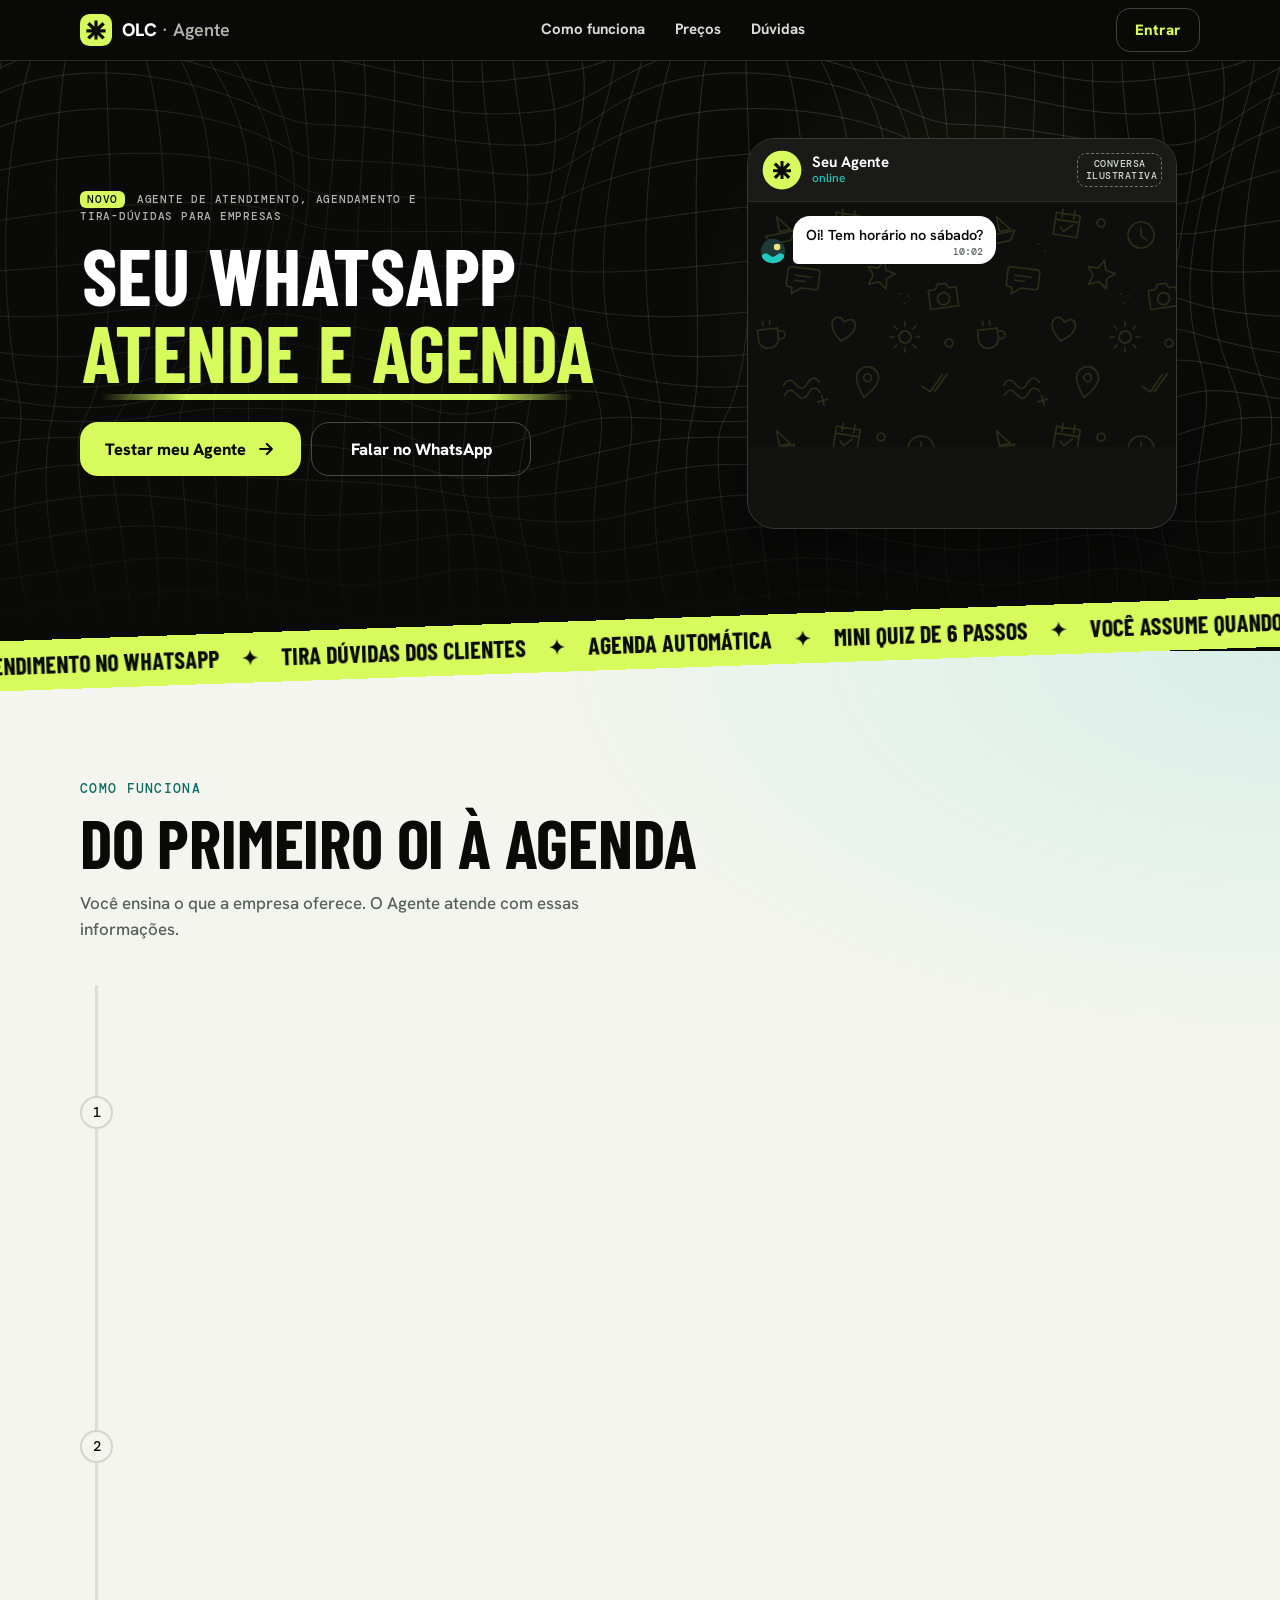
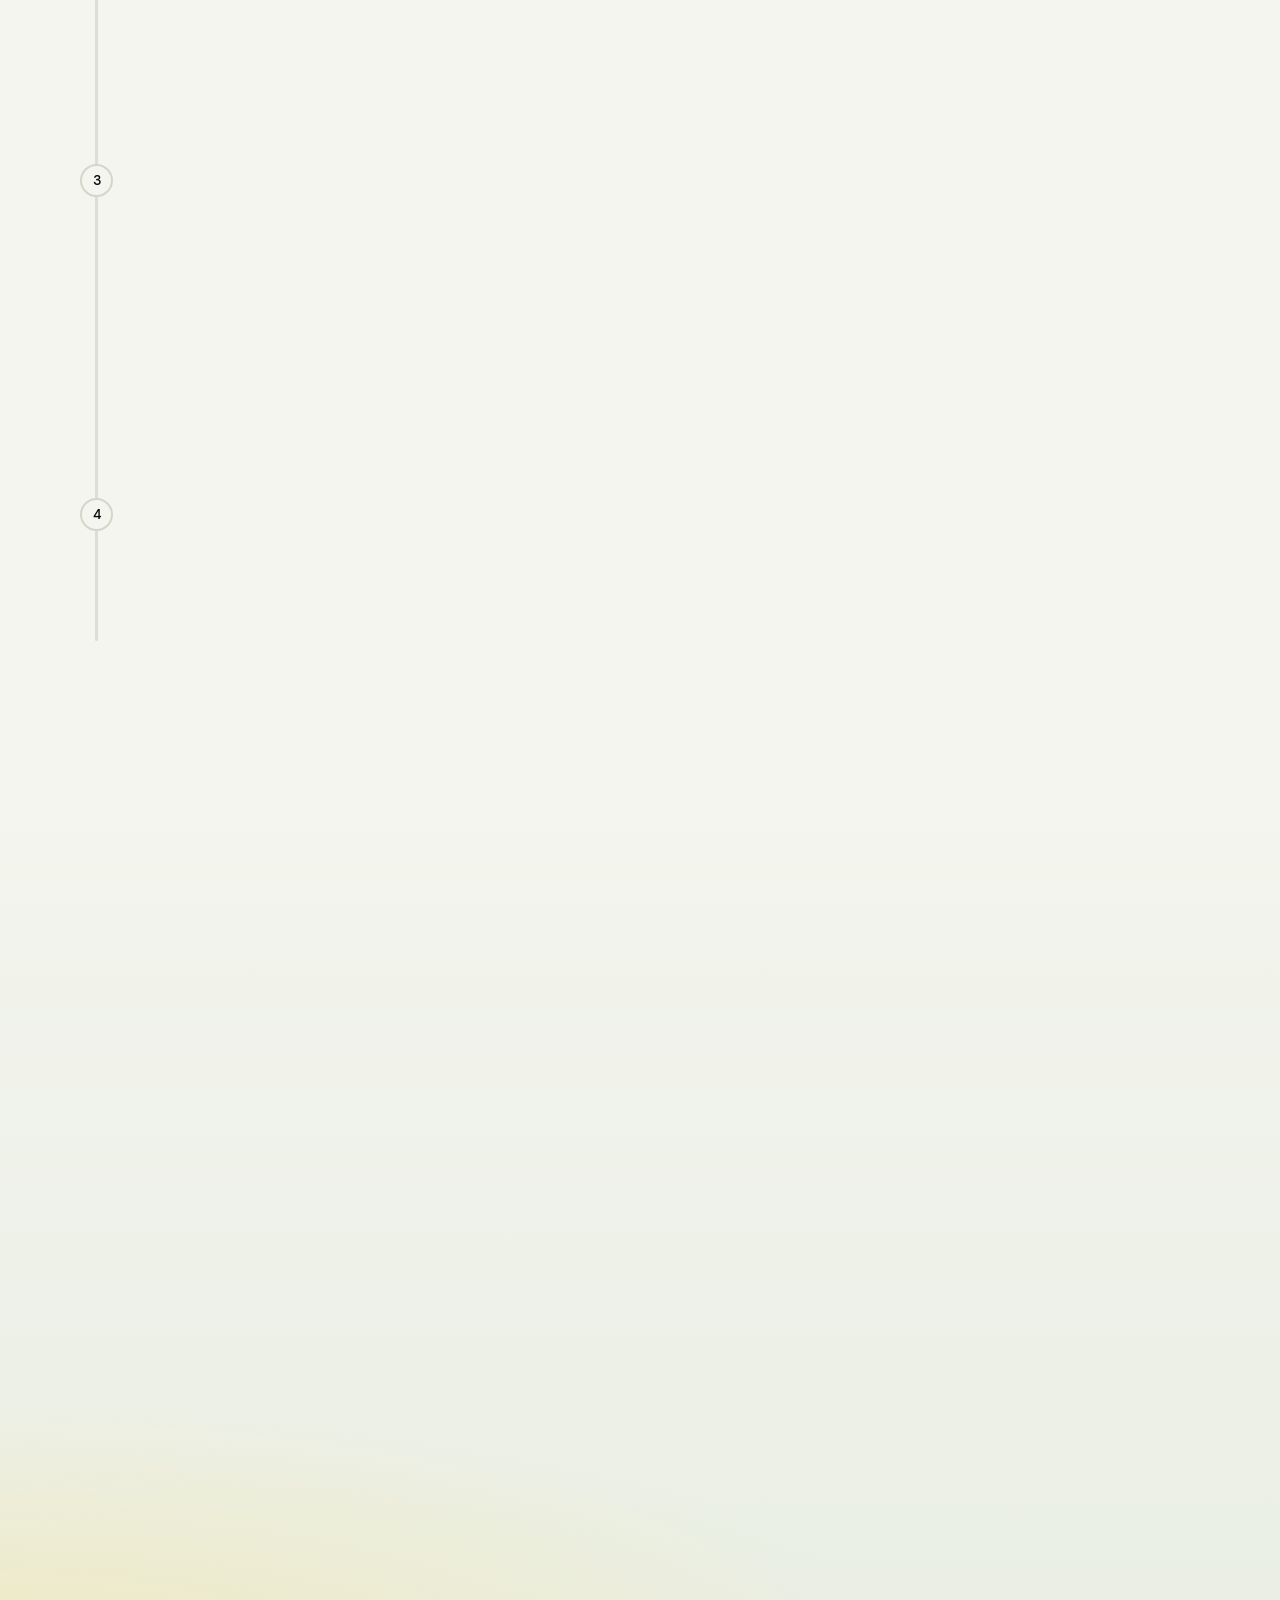
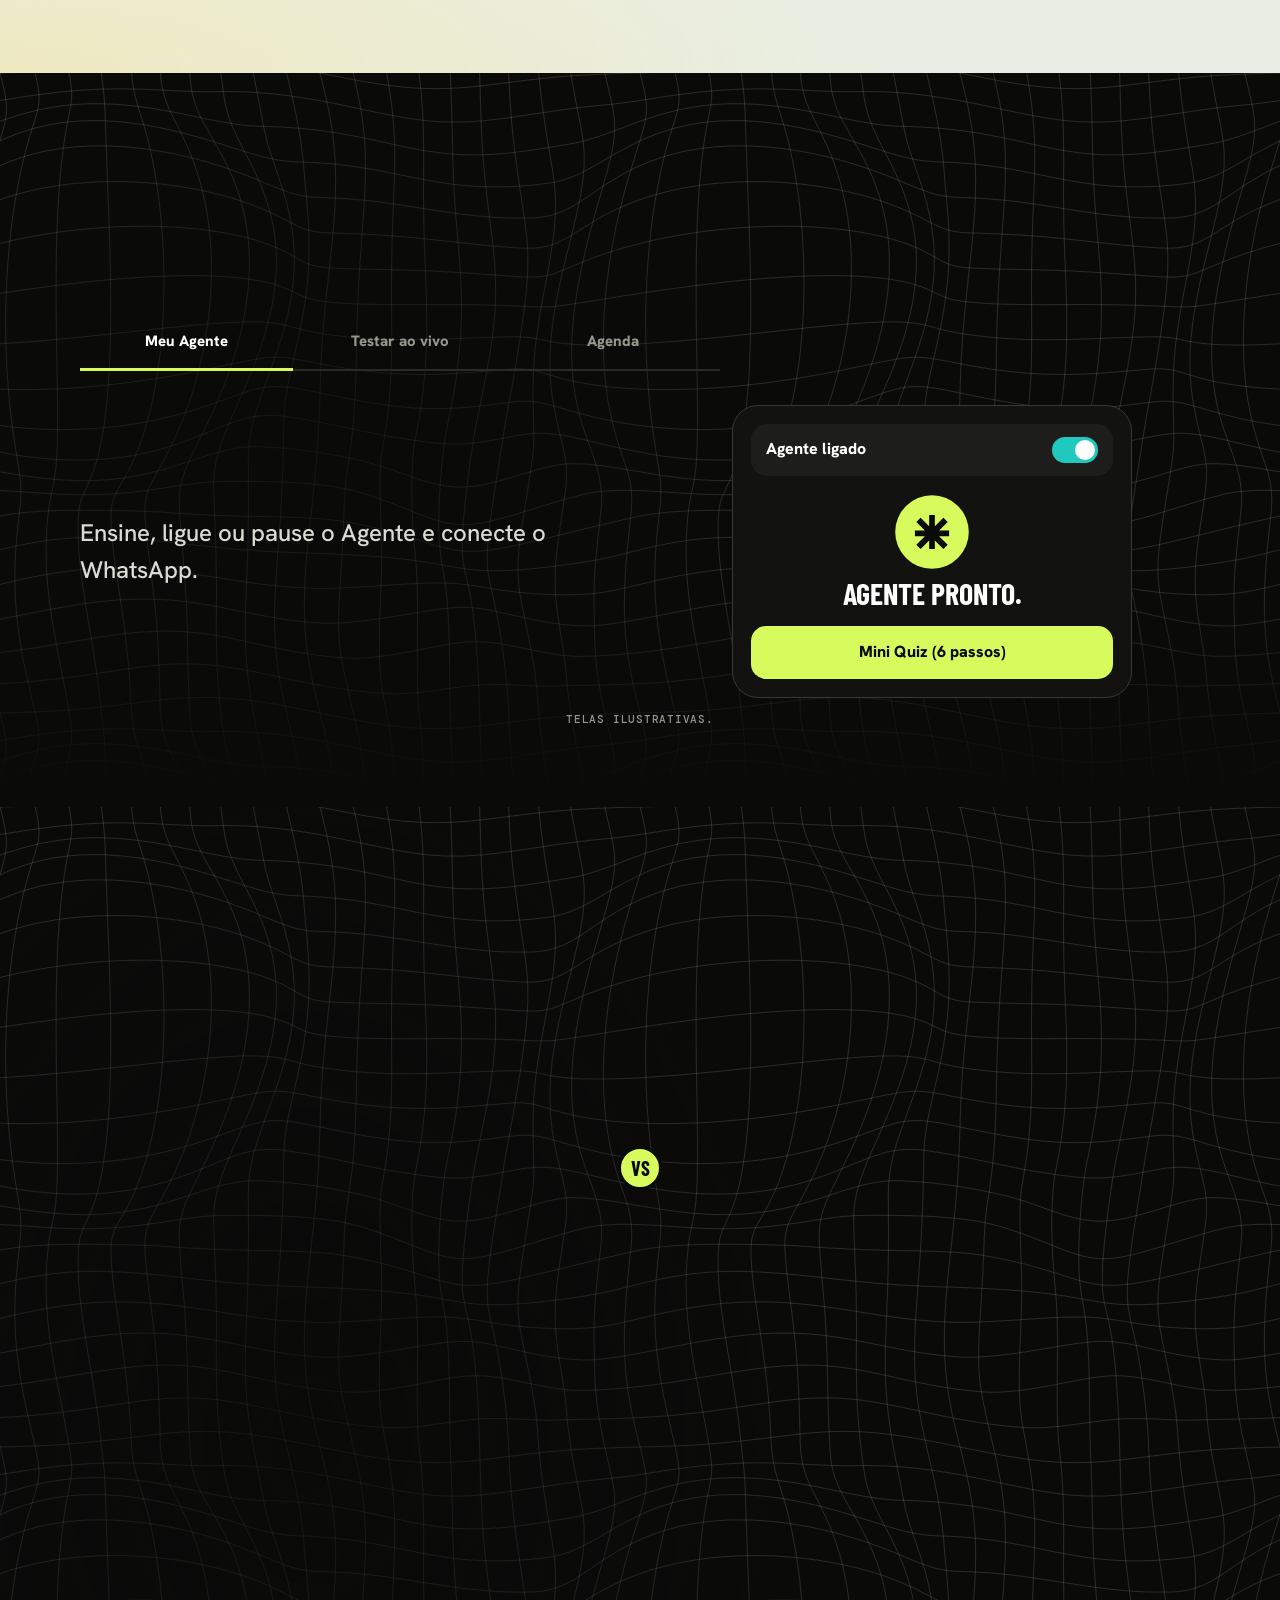
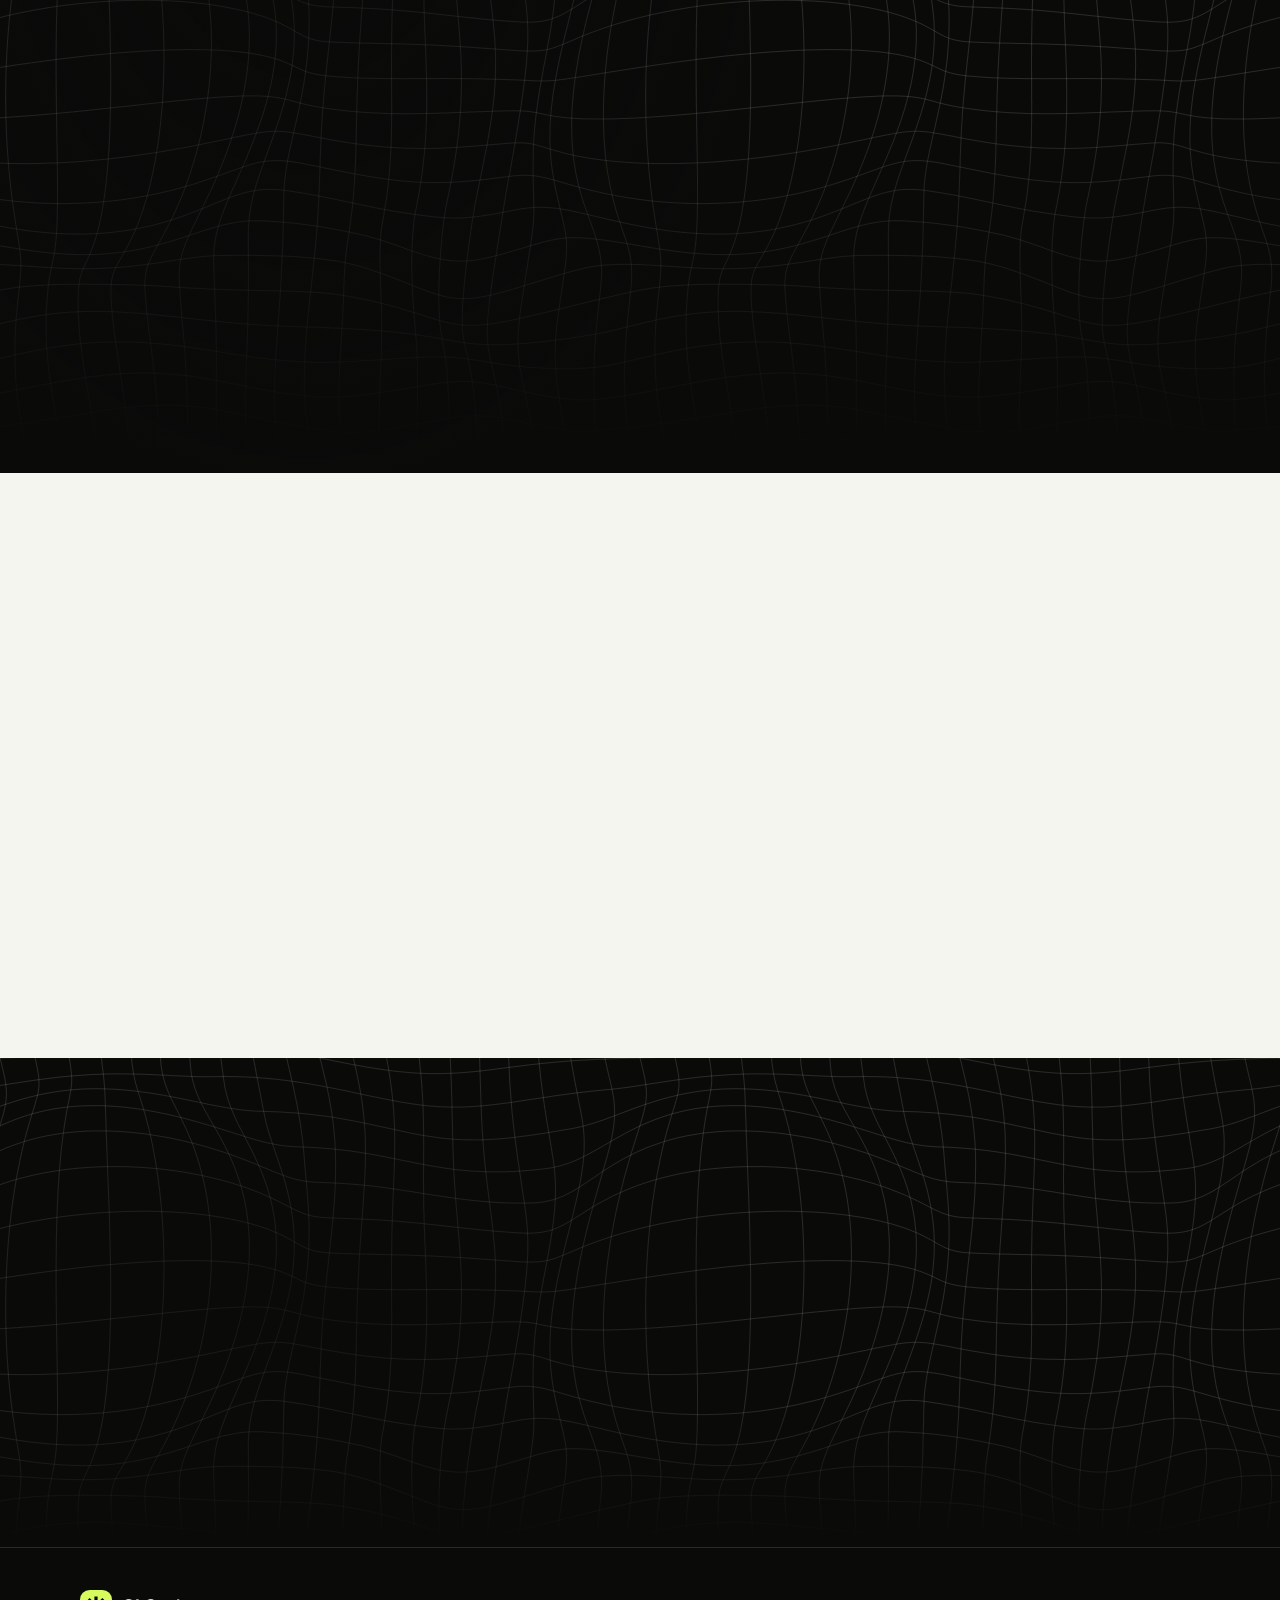
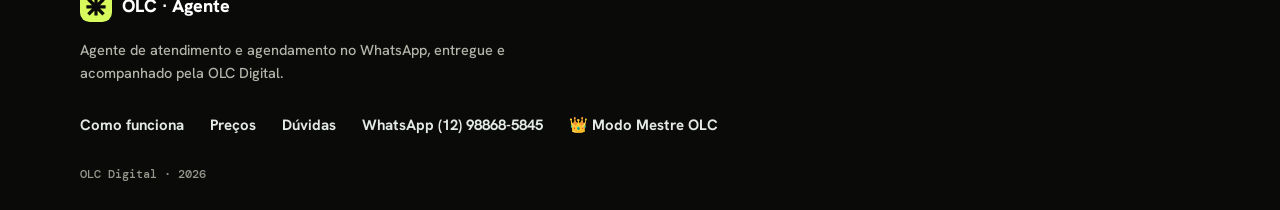
==== commit ee6d573b: "Jornada pos-pagamento: app no celular, criar conta, WhatsApp no meio do quiz e PWA Co-authored-by: O" ====
--- a/index.html
+++ b/index.html
@@ -2,26 +2,31 @@
 <html lang="pt-BR">
 <head>
 <meta charset="utf-8">
-<meta http-equiv="Content-Security-Policy" content="default-src 'none'; script-src 'self'; style-src 'self'; font-src 'self'; img-src 'self' data:; connect-src https://n8n.187.53.124.11.sslip.io; manifest-src 'self'; base-uri 'none'; form-action 'none'">
+<meta http-equiv="Content-Security-Policy" content="default-src 'none'; script-src 'self'; style-src 'self'; font-src 'self'; img-src 'self' data:; connect-src https://n8n.187.53.124.11.sslip.io; manifest-src 'self'; worker-src 'self'; base-uri 'none'; form-action 'none'">
 <meta name="viewport" content="width=device-width,initial-scale=1,viewport-fit=cover">
 <meta name="robots" content="noindex, nofollow">
 <meta name="referrer" content="no-referrer">
 <meta name="theme-color" content="#0a0a09">
 <title>OLC · Agente IA para WhatsApp</title>
 <meta name="description" content="Agente de atendimento e agendamento no WhatsApp para empresas, pela OLC Digital.">
-<link rel="icon" href="icon.svg?v=9" type="image/svg+xml">
-<link rel="stylesheet" href="fonts/fonts.css?v=9">
-<link rel="stylesheet" href="app.css?v=9">
-<link rel="stylesheet" href="cyboro.css?v=9">
-<link rel="stylesheet" href="vitrine.css?v=9">
-<link rel="stylesheet" href="quiz.css?v=9">
+<link rel="icon" href="icon.svg?v=10" type="image/svg+xml">
+<link rel="manifest" href="manifest.json?v=10">
+<link rel="apple-touch-icon" href="apple-touch-icon.png?v=10">
+<meta name="mobile-web-app-capable" content="yes">
+<meta name="apple-mobile-web-app-capable" content="yes">
+<meta name="apple-mobile-web-app-title" content="Meu Agente">
+<link rel="stylesheet" href="fonts/fonts.css?v=10">
+<link rel="stylesheet" href="app.css?v=10">
+<link rel="stylesheet" href="cyboro.css?v=10">
+<link rel="stylesheet" href="vitrine.css?v=10">
+<link rel="stylesheet" href="quiz.css?v=10">
 </head>
 <body>
 <div id="app"><p class="boot">Abrindo…</p></div>
 <div id="toast" class="toast" role="status" aria-live="polite"></div>
 <dialog id="modal" class="modal" aria-labelledby="modalTitle"></dialog>
 <noscript><p class="boot">Ative o JavaScript para usar o painel.</p></noscript>
-<script src="landing.js?v=9"></script>
-<script src="app.js?v=9"></script>
+<script src="landing.js?v=10"></script>
+<script src="app.js?v=10"></script>
 </body>
 </html>
--- a/vitrine.css
+++ b/vitrine.css
@@ -106,7 +106,7 @@
 .v-line__tx p{margin-top:6px;font-size:16px;color:var(--mute)}
 
 .v-mq{display:grid;gap:12px;width:100%;max-width:270px;rotate:-3deg}
-.v-mq__segs{display:grid;grid-template-columns:repeat(5,1fr);gap:5px}
+.v-mq__segs{display:grid;grid-template-columns:repeat(6,1fr);gap:5px}
 .v-mq__segs i{height:5px;border-radius:5px;background:#393935}.v-mq__segs i:first-child{background:var(--lime)}
 .v-mq b{font:700 27px/1.02 var(--cond)}
 .v-mq__field{display:flex;align-items:center;min-height:52px;padding:10px 12px;border:2px solid var(--lime);border-radius:14px;font-size:13.5px;line-height:1.3;background:#111110}
@@ -276,7 +276,7 @@
 .v-mq__segs i,.v-mq__segs i:first-child{position:relative;overflow:hidden;background:#393935}
 .v-mq__segs i::after{content:"";position:absolute;inset:0;background:var(--lime);transform-origin:0 50%;animation:v-seg 7s ease infinite}
 .v-mq__segs i:first-child::after{animation:none}
-.v-mq__segs i:nth-child(2)::after{animation-delay:.0s}.v-mq__segs i:nth-child(3)::after{animation-delay:.7s}.v-mq__segs i:nth-child(4)::after{animation-delay:1.4s}.v-mq__segs i:nth-child(5)::after{animation-delay:2.1s}
+.v-mq__segs i:nth-child(2)::after{animation-delay:.0s}.v-mq__segs i:nth-child(3)::after{animation-delay:.7s}.v-mq__segs i:nth-child(4)::after{animation-delay:1.1s}.v-mq__segs i:nth-child(5)::after{animation-delay:1.65s}.v-mq__segs i:nth-child(6)::after{animation-delay:2.2s}
 @keyframes v-seg{0%{transform:scaleX(0)}12%,88%{transform:scaleX(1);opacity:1}96%,100%{transform:scaleX(1);opacity:0}}
 .v-mq__field{position:relative;overflow:hidden}
 .v-mq__type{position:relative}
@@ -481,9 +481,63 @@
 }
 
 /* ===== rodada 3 · fundo: grade distorcida e um unico destaque discreto ===== */
-.v-warp{position:absolute;inset:0;pointer-events:none;overflow:hidden;background:url("bg-grid.svg?v=9") 50% 0/560px 560px repeat}
+.v-warp{position:absolute;inset:0;pointer-events:none;overflow:hidden;background:url("bg-grid.svg?v=10") 50% 0/560px 560px repeat}
 .v-warp::after{content:"";position:absolute;inset:0;background:radial-gradient(70% 46% at 50% 24%,rgba(10,10,9,.58),transparent 72%),linear-gradient(transparent 68%,var(--ink) 97%)}
 .v-hero .v-warp::before{content:"";position:absolute;left:50%;top:430px;width:520px;height:520px;margin-left:-260px;border-radius:50%;background:radial-gradient(closest-side,rgba(215,251,92,.12),transparent);animation:v-glow 9s ease-in-out infinite}
 @keyframes v-glow{50%{transform:scale(1.14);opacity:.65}}
 .v-scene{margin-bottom:8px}
 @media (min-width:900px){.v-warp{background-size:640px 640px}.v-warp::after{background:radial-gradient(50% 70% at 24% 50%,rgba(10,10,9,.7),transparent 75%),linear-gradient(transparent 70%,var(--ink) 98%)}.v-hero .v-warp::before{left:74%;top:50%;margin-top:-260px}}
+
+/* ===== rodada 4 · precos ===== */
+.v-price{padding:80px 0 76px;overflow:hidden;background:var(--ink);color:#fff;scroll-margin-top:0!important}
+.v-price:not(.live) *{animation-play-state:paused!important}
+.v-price .v-eyebrow{color:var(--teal)}
+.v .v-price h2{color:#fff}
+.v-vs{display:grid;gap:10px}
+.v-vs__col{position:relative;padding:20px 18px;border-radius:26px}
+.v-vs__col h3{display:flex;align-items:center;gap:10px;font:700 24px/1.05 var(--cond);text-transform:uppercase}
+.v-vs__col h3 .v-agent{width:34px;height:34px}
+.v-vs__num{margin-top:10px!important;font:700 clamp(36px,10.5vw,52px)/1 var(--cond);white-space:nowrap}
+.v-vs__num small{font:700 .42em 'Hanken Grotesk',sans-serif}
+.v-vs__per{font-weight:700;font-size:14.5px}
+.v .v-vs__col ul{display:grid;gap:7px;margin-top:14px}
+.v-vs__col li{position:relative;padding-left:28px;font-size:15.5px;font-weight:700}
+.v-vs__col li::before{position:absolute;left:0;top:0;width:20px;height:20px;border-radius:7px;text-align:center;font:900 13px/20px sans-serif}
+.v-vs__col--human{border:1.5px dashed #5a5a52;background:#121211;color:#c9c9c0}
+.v .v-vs__col--human h3{color:#dcdcd4}
+.v-vs__col--human .v-vs__num{color:#e8e8e0;text-decoration:line-through;text-decoration-color:#ff8f7a;text-decoration-thickness:3px;font-size:clamp(28px,8.4vw,44px)}
+.v-vs__col--human li::before{content:"\2013";background:#34342f;color:#ffab9b}
+.v-vs__col--olc{background:#fff;color:var(--ink);box-shadow:7px 7px 0 var(--lime)}
+.v .v-vs__col--olc h3{color:var(--ink)}
+.v-vs__col--olc li::before{content:"\2713";background:var(--lime);color:var(--ink)}
+.v-vs__x{justify-self:center;display:grid;place-items:center;width:44px;height:44px;margin:-20px 0;z-index:2;border:3px solid var(--ink);border-radius:50%;background:var(--lime);color:var(--ink);font:700 20px/1 var(--cond);text-transform:uppercase}
+.v .v-vs__note{margin-top:16px;font-size:13px;line-height:1.45;color:var(--muted);text-align:center}
+.v-pay{display:flex;align-items:center;justify-content:center;gap:10px;margin:38px 0 22px;font:500 12px var(--mono);letter-spacing:.09em;text-transform:uppercase;color:var(--muted)}
+.v-pay b{padding:10px 16px;border:2px solid var(--lime);border-radius:13px;font:800 16px 'Hanken Grotesk',sans-serif;letter-spacing:0;text-transform:none;color:#fff}
+.v-pay__pix{background:var(--lime);color:var(--ink)!important}
+.v-plans{display:grid;gap:22px}
+.v-plan{display:flex;flex-direction:column;padding:24px 20px 18px;border:1.5px solid #43433e;border-radius:28px;background:#141412;animation:v-cloud-s 7s ease-in-out infinite}
+.v-plan__tag{align-self:flex-start;padding:5px 10px;border:1px solid #5a5a52;border-radius:9px;font:500 11px/1.3 var(--mono);letter-spacing:.08em;text-transform:uppercase;color:#dcdcd4}
+.v .v-plan h3{margin-top:14px;font:700 29px/1.04 var(--cond);text-transform:uppercase}
+.v-plan__price{display:flex;align-items:flex-start;gap:6px;margin-top:10px!important;font:700 86px/.9 var(--cond);color:var(--lime)}
+.v-plan__price small{margin-top:9px;font:800 22px 'Hanken Grotesk',sans-serif}
+.v-plan__per{margin-top:6px!important;font-weight:800;font-size:15px;color:#dcdcd4}
+.v .v-plan ul{display:grid;gap:11px;margin:18px 0 22px;flex:1;align-content:start}
+.v-plan li{display:flex;gap:10px;font-size:15.5px;font-weight:600;line-height:1.35}
+.v-plan li .v-ico{margin-top:1px;color:var(--lime)}
+.v-plan .v-btn{width:100%;min-height:58px}
+.v .v-plan__how{margin-top:10px;font:500 11px var(--mono);letter-spacing:.09em;text-transform:uppercase;text-align:center;color:var(--muted)}
+.v-plan--best{order:-1;border:0;background:var(--lime);color:var(--ink);box-shadow:8px 8px 0 #fff}
+.v-plan--best .v-plan__tag{border-color:var(--ink);background:var(--ink);color:var(--lime)}
+.v .v-plan--best h3,.v-plan--best .v-plan__price,.v-plan--best .v-plan__per,.v .v-plan--best .v-plan__how{color:var(--ink)}
+.v-plan--best li .v-ico{color:var(--ink)}
+.v .v-btn--ink{background:var(--ink);color:var(--lime)}
+.v .v-price__test{max-width:36em;margin:26px auto 0;padding:12px 14px;border-radius:14px;background:#fff3bf;color:#453700;font-size:14px;line-height:1.45;text-align:center}
+@media (min-width:900px){
+ .v-price{padding:110px 0 96px}
+ .v-vs{grid-template-columns:minmax(0,1fr) auto minmax(0,1fr);align-items:stretch;max-width:920px;margin-inline:auto;gap:0}
+ .v-vs__x{align-self:center;margin:0 -14px}
+ .v-vs__col{padding:28px}
+ .v-plans{grid-template-columns:repeat(2,minmax(0,1fr));gap:34px;max-width:920px;margin-inline:auto}
+ .v-plan--best{order:0}
+}
--- a/quiz.css
+++ b/quiz.css
@@ -1,6 +1,6 @@
 /* Quiz de 5 passos: pergunta + resposta + avançar, sempre dentro da área visível */
 html.quiz-lock,html.quiz-lock body{overflow:hidden;overscroll-behavior:none}
-.modal.quiz{--ink9:#0a0a09;--lime:#d7fb5c;--teal:#20c8bf;--line9:#2e2e2a;--muted9:#b4b4aa;--cond:'Barlow Condensed','Hanken Grotesk',sans-serif;--mono:'DM Mono',ui-monospace,monospace;position:fixed;inset:0 0 auto 0;width:100%;max-width:100%;height:100vh;height:100dvh;max-height:none;margin:0;padding:0;border:0;border-radius:0;overflow:hidden;background:linear-gradient(180deg,rgba(10,10,9,.35),var(--ink9) 78%),url("bg-grid.svg?v=9") 50% 0/560px 560px repeat,var(--ink9);color:#fff;box-shadow:none;font-family:'Hanken Grotesk',system-ui,sans-serif}
+.modal.quiz{--ink9:#0a0a09;--lime:#d7fb5c;--teal:#20c8bf;--line9:#2e2e2a;--muted9:#b4b4aa;--cond:'Barlow Condensed','Hanken Grotesk',sans-serif;--mono:'DM Mono',ui-monospace,monospace;position:fixed;inset:0 0 auto 0;width:100%;max-width:100%;height:100vh;height:100dvh;max-height:none;margin:0;padding:0;border:0;border-radius:0;overflow:hidden;background:linear-gradient(180deg,rgba(10,10,9,.35),var(--ink9) 78%),url("bg-grid.svg?v=10") 50% 0/560px 560px repeat,var(--ink9);color:#fff;box-shadow:none;font-family:'Hanken Grotesk',system-ui,sans-serif}
 .modal.quiz[open]{display:flex;flex-direction:column;animation:qz-in .22s ease-out}
 .modal.quiz::backdrop{background:#0a0a09}
 @keyframes qz-in{from{opacity:0}to{opacity:1}}
@@ -86,6 +86,7 @@
 .modal.quiz.short .qz-eyebrow{display:none}
 .modal.quiz.short .qz-q{margin-top:0;font-size:28px}
 .modal.quiz.short .qz-hint{display:none}
+.modal.quiz.short .qz-in>.qz-q{position:sticky;top:-2px;z-index:3;padding:4px 0 6px;background:#0a0a09;box-shadow:0 8px 10px -6px #0a0a09;animation:none}
 .modal.quiz.short .qz-main{padding:9px 9px 9px}
 .modal.quiz.short textarea{height:100px;min-height:0}
 .modal.quiz.short .qz-tones{grid-template-columns:minmax(0,1fr) minmax(0,1fr)}
@@ -95,8 +96,10 @@
 .modal.quiz.short .qz-foot{padding-top:6px;padding-bottom:calc(6px + env(safe-area-inset-bottom))}
 .modal.quiz.short .qz-prev,.modal.quiz.short .qz-go{min-height:48px;border-radius:14px}
 .modal.quiz.tiny .qz-top{padding-block:1px}
-.modal.quiz.tiny .qz-q{font-size:22px}
-.modal.quiz.tiny textarea{height:74px}
+.modal.quiz.tiny .qz-q{font-size:19px}
+.modal.quiz.tiny .qz-main label{font-size:10.5px}
+.modal.quiz.tiny .qz-main{padding:6px 7px 7px}
+.modal.quiz.tiny textarea{height:64px}
 .modal.quiz.tiny input{min-height:46px;padding-block:9px}
 .modal.quiz.tiny .qz-in{gap:7px}
 .modal.quiz.tiny .qz-field{gap:5px}
@@ -104,7 +107,7 @@
 
 @media (min-width:700px){
  .modal.quiz{inset:0;margin:auto;width:600px;height:min(720px,92vh);height:min(720px,92dvh);border:1.5px solid #43433e;border-radius:30px;box-shadow:10px 10px 0 #d7fb5c}
- .modal.quiz::backdrop{background:url("bg-grid.svg?v=9") 50% 0/640px 640px repeat,#0a0a09}
+ .modal.quiz::backdrop{background:url("bg-grid.svg?v=10") 50% 0/640px 640px repeat,#0a0a09}
  .qz-top{padding-inline:28px 18px}.qz-body{padding-inline:28px}.qz-chips{flex-wrap:wrap;margin:0;padding:2px 0}
 }
 @media (prefers-reduced-motion:reduce){.modal.quiz,.modal.quiz *,.modal.quiz *::before,.modal.quiz *::after{animation:none!important}}
@@ -135,7 +138,7 @@
 .modal.olc .err{color:#ffab9b;font-weight:800}
 
 /* ===== tela Entrar ===== */
-.ent{position:relative;isolation:isolate;min-height:100vh;min-height:100dvh;display:flex;flex-direction:column;align-items:center;padding:calc(10px + env(safe-area-inset-top)) 18px calc(28px + env(safe-area-inset-bottom));background:linear-gradient(180deg,rgba(10,10,9,.3),#0a0a09 76%),url("bg-grid.svg?v=9") 50% 0/560px 560px repeat,#0a0a09;color:#fff;font:500 16px/1.5 'Hanken Grotesk',system-ui,sans-serif}
+.ent{position:relative;isolation:isolate;min-height:100vh;min-height:100dvh;display:flex;flex-direction:column;align-items:center;padding:calc(10px + env(safe-area-inset-top)) 18px calc(28px + env(safe-area-inset-bottom));background:linear-gradient(180deg,rgba(10,10,9,.3),#0a0a09 76%),url("bg-grid.svg?v=10") 50% 0/560px 560px repeat,#0a0a09;color:#fff;font:500 16px/1.5 'Hanken Grotesk',system-ui,sans-serif}
 .ent *{box-sizing:border-box}
 .ent-top{display:flex;justify-content:space-between;gap:10px;width:100%;max-width:440px}
 .ent .ent-btn{display:inline-flex;align-items:center;gap:7px;min-height:44px;padding:0 14px;border:1.5px solid #41413c;border-radius:14px;background:#10100f;color:#fff;font:700 14px 'Hanken Grotesk',sans-serif;box-shadow:none;cursor:pointer}
@@ -168,3 +171,69 @@
 .ent.kb .ent-keep{display:none!important}
 .ent.kb .ent-go{min-height:50px}
 @media (min-width:900px){.ent-top{max-width:1080px}.ent{background-size:auto,640px 640px,auto}}
+
+/* ===== rodada 4 · passo do WhatsApp no quiz ===== */
+.qz-wa{display:grid;gap:14px;min-width:0}
+.qz-wa [hidden]{display:none!important}
+.qz-seg{display:grid;grid-template-columns:1fr 1fr;gap:5px;padding:5px;border:1.5px solid #41413c;border-radius:20px;background:#10100f}
+.modal.quiz .qz-seg button{min-height:48px;padding:0 8px;border:0;border-radius:15px;background:transparent;color:#dcdcd4;font:800 14.5px 'Hanken Grotesk',sans-serif;box-shadow:none}
+.modal.quiz .qz-seg button[aria-selected="true"]{background:#fff;color:#0a0a09}
+.qz-wapane{display:grid;gap:13px;min-width:0;animation:qz-slide .35s cubic-bezier(.22,1.25,.36,1) both}
+.modal.quiz .qz-gen{min-height:52px;border:2px solid #d7fb5c;border-radius:17px;background:#141412;color:#d7fb5c;font:800 16px 'Hanken Grotesk',sans-serif;box-shadow:none}
+.modal.quiz .qz-gen[aria-busy="true"]{opacity:.6}
+.qz-out:empty{display:none}
+.qz-code,.qz-qr{position:relative;display:grid;justify-items:center;gap:12px;padding:16px 10px;border-radius:22px;background:#fff;color:#0a0a09;box-shadow:6px 6px 0 #d7fb5c;margin-right:6px;animation:qz-pop .45s cubic-bezier(.3,1.6,.5,1)}
+.modal.quiz .qz-sample{margin:0;padding:6px 12px;border-radius:99px;background:#ffd9d0;color:#7a1f0d;font:800 12px 'Hanken Grotesk',sans-serif;letter-spacing:.06em;text-transform:uppercase}
+.modal.quiz .qz-digits{display:flex;gap:3px;margin:0;max-width:100%}
+.qz-digits span{display:grid;place-items:center;width:clamp(26px,8vw,34px);height:46px;border:2px solid #0a0a09;border-radius:9px;background:#f4f5ee;font:700 28px/1 'Barlow Condensed',sans-serif}
+.qz-digits span.gap{margin-left:9px}
+.is-sample .qz-digits span{border-style:dashed;color:#77776f}
+.modal.quiz .qz-copy{min-height:46px;padding:0 18px;border:0;border-radius:14px;background:#0a0a09;color:#d7fb5c;font:800 15px 'Hanken Grotesk',sans-serif;box-shadow:none}
+.qz-qr svg{width:min(210px,62vw);height:auto;fill:#0a0a09}.qz-qr img{width:min(240px,66vw);height:auto}
+.qz-qr.is-sample svg{opacity:.28}
+.modal.quiz .qz-note{margin:12px 0 0;font-size:13.5px;line-height:1.4;color:#c9c9c0}
+.modal.quiz .qz-how{margin:0;padding:11px 13px;border:1.5px dashed #4b4b45;border-radius:15px;font-size:14px;line-height:1.45;color:#dcdcd4}
+.qz-how b{color:#fff}
+.modal.quiz .qz-skip{min-height:46px;border:0;background:transparent;color:#d7fb5c;font:800 14.5px 'Hanken Grotesk',sans-serif;text-decoration:underline;text-underline-offset:4px;box-shadow:none}
+.modal.quiz .qz-ok{margin:0;padding:18px;border-radius:20px;background:#d7fb5c;color:#0a0a09;font-weight:800;text-align:center}
+.modal.quiz.short .qz-seg button{min-height:44px}
+.modal.quiz.short .qz-how{display:none}
+.modal.quiz.short .qz-wa,.modal.quiz.short .qz-wapane{gap:9px}
+.modal.quiz.short .qz-gen{min-height:46px}
+
+/* ===== rodada 4 · depois do plano ===== */
+.ent--onb .ent-top{justify-content:flex-start}
+.ent--onb .ent-box{margin:0;padding:12px 0 8px}
+.ent .ent-test{margin:0 0 12px;padding:9px 12px;border-radius:13px;background:#fff3bf;color:#453700;font-size:13.5px;line-height:1.35;text-align:center}
+.ent .ent-steps{display:flex;gap:6px;margin:0;padding:0;list-style:none;counter-reset:e}
+.ent-steps li{flex:1;padding:9px 0 0;border-top:6px solid #2e2e2a;font:500 11px/1.3 'DM Mono',monospace;letter-spacing:.08em;text-transform:uppercase;text-align:center;color:#97978d}
+.ent-steps li[aria-current]{border-color:#d7fb5c;color:#fff}
+.ent .ent-plan{margin:14px 0 0;text-align:center;font:500 12px 'DM Mono',monospace;letter-spacing:.08em;text-transform:uppercase;color:#20c8bf}
+.ent h1.ent-h{margin-top:8px;font-size:clamp(40px,11.6vw,54px);line-height:.98;color:#fff;text-wrap:balance}
+.ent .ent-slug{margin:-6px 0 0;font-size:13px;color:#3f4540;overflow-wrap:anywhere}
+.ent .ent-form .ent-pw{display:flex;gap:8px}
+.ent .ent-form .ent-pw input{flex:1;min-width:0}
+.ent .ent-eye{flex:none;min-width:70px;min-height:54px;border:2px solid #0a0a09;border-radius:16px;background:#fff;color:#0a0a09;font:800 14px 'Hanken Grotesk',sans-serif;cursor:pointer}
+.ent .ent-hint{margin:0;font-size:12.5px;line-height:1.4;text-align:center;color:#4b524c}
+.ent #signup .ent-go{padding:10px 12px;line-height:1.2;font-size:16.5px}
+.ent .ent-alt{display:flex;align-items:center;justify-content:center;gap:8px;width:100%;min-height:58px;padding:10px 12px;border:2px solid #0a0a09;border-radius:18px;background:#fff;color:#0a0a09;font:800 15.5px/1.25 'Hanken Grotesk',sans-serif;cursor:pointer}
+.ent .pwa-install[hidden]{display:none}
+.ent .pwa-tip{margin:0;font-size:15px;line-height:1.45;text-align:center;color:#2c332e}
+.ent .pwa-list{display:grid;gap:12px;margin:0;padding:0;list-style:none;counter-reset:p}
+.pwa-list li{display:flex;align-items:center;gap:13px;padding:13px;border:2px solid #0a0a09;border-radius:18px;background:#f4f5ee;counter-increment:p}
+.pwa-list li>span{position:relative;display:grid;place-items:center;width:48px;height:48px;flex:none;border-radius:15px;background:#0a0a09}
+.pwa-list li>span::after{content:counter(p);position:absolute;right:-7px;top:-7px;display:grid;place-items:center;width:22px;height:22px;border-radius:50%;background:#d7fb5c;color:#0a0a09;font:900 12px/1 sans-serif}
+.pwa-list svg{width:25px;height:25px;fill:none;stroke:#d7fb5c;stroke-width:2;stroke-linecap:round;stroke-linejoin:round}
+.ent .pwa-list p{margin:0;font-size:15.5px;line-height:1.35}
+.pwa-home{display:grid;grid-template-columns:repeat(4,52px);justify-content:center;gap:13px;margin:18px auto 4px;padding:18px 20px 28px;width:max-content;border:1.5px solid #383834;border-radius:30px;background:#121211}
+.pwa-home i{width:52px;height:52px;border-radius:15px;background:#20201d}
+.pwa-app{position:relative;display:block;width:52px;height:52px;animation:pwa-drop 3.4s cubic-bezier(.3,1.5,.5,1) infinite}
+.pwa-app .ent-mark{width:52px;height:52px;margin:0}
+.pwa-app b{position:absolute;left:50%;top:56px;translate:-50% 0;font:700 9.5px 'Hanken Grotesk',sans-serif;white-space:nowrap;color:#fff}
+@keyframes pwa-drop{0%{transform:translateY(-34px) scale(1.35);opacity:0}22%,86%{transform:none;opacity:1}100%{transform:scale(.9);opacity:0}}
+.ent.kb .ent-test,.ent.kb .ent-steps,.ent.kb .ent-plan,.ent.kb .ent-slug,.ent.kb .ent-hint{display:none}
+.ent.kb h1.ent-h{font-size:28px}
+@media (prefers-reduced-motion:reduce){.ent *,.qz-code,.qz-qr,.qz-wapane{animation:none!important}}
+
+/* faixa de modo de teste no painel */
+.testbar{margin:10px 14px 0;padding:10px 13px;border:1.5px solid #131313;border-radius:12px;background:#fff3bf;color:#453700;font-size:13.5px;line-height:1.4}
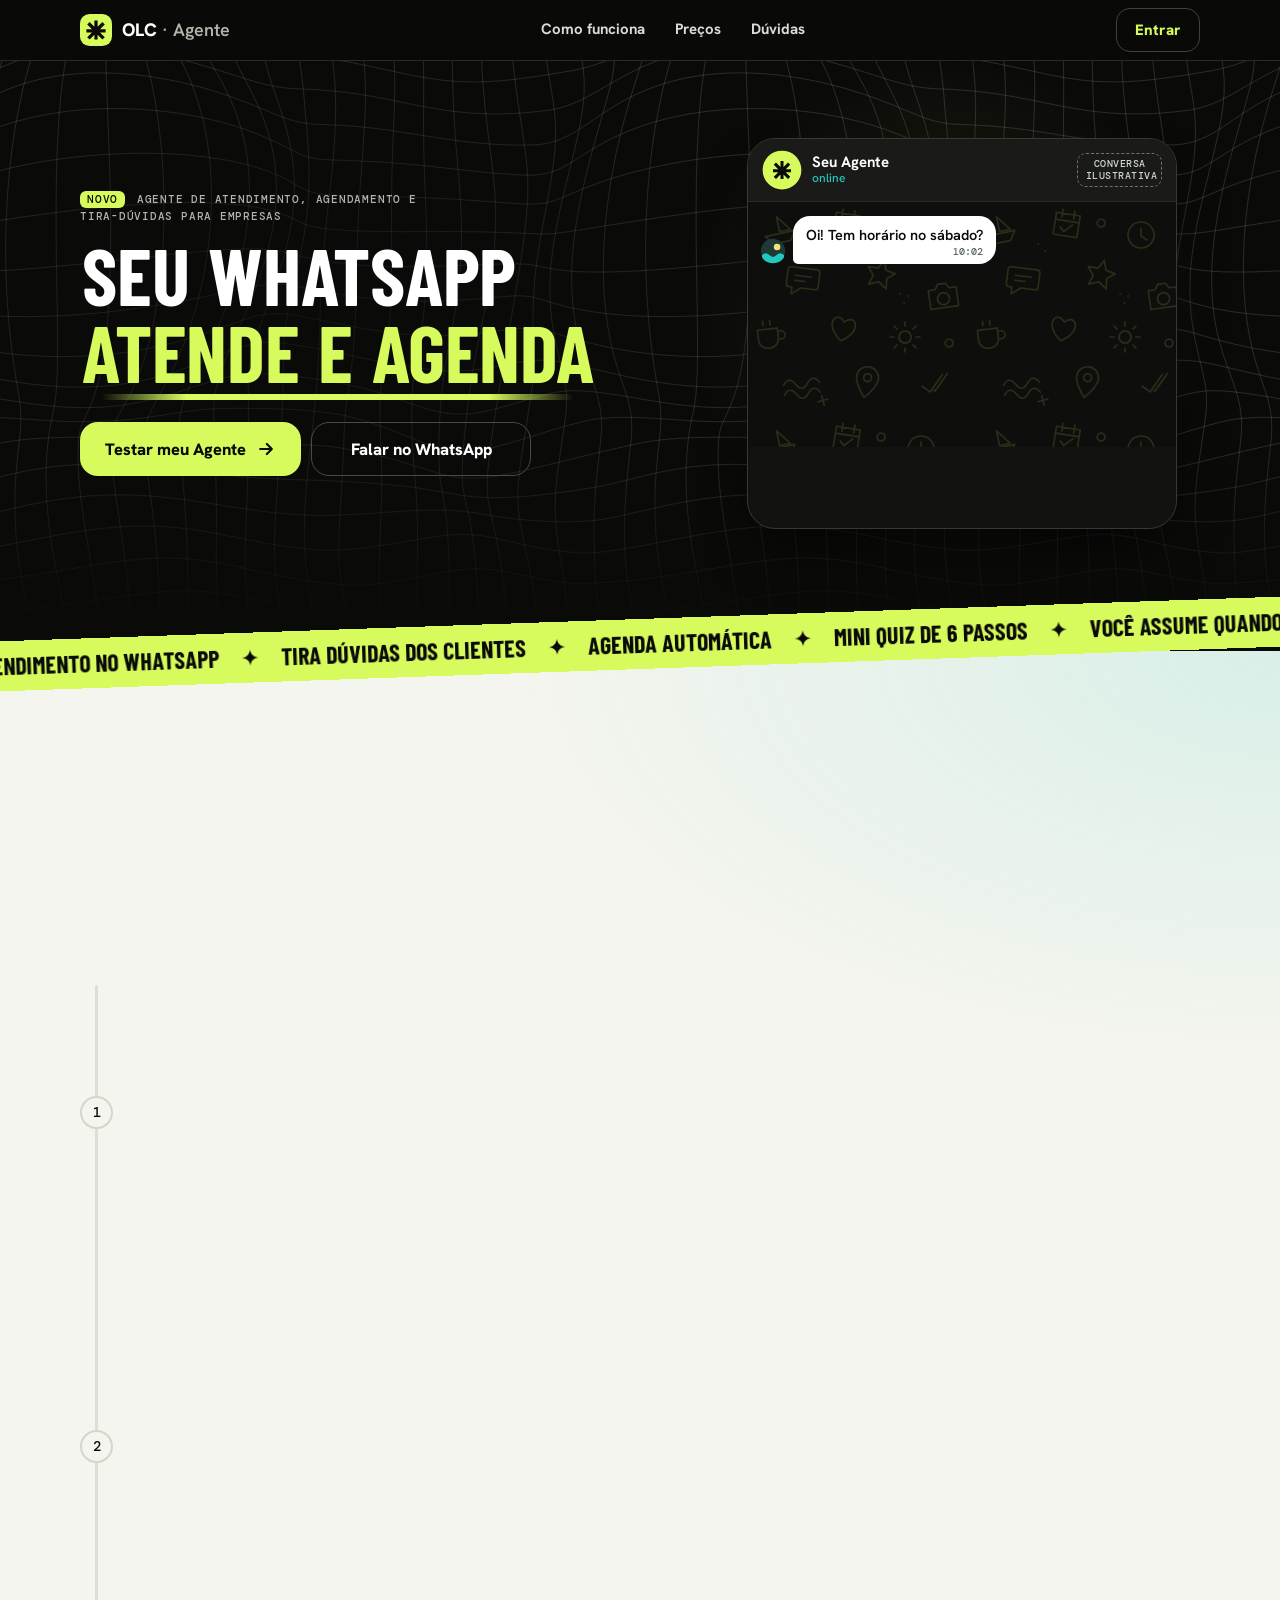
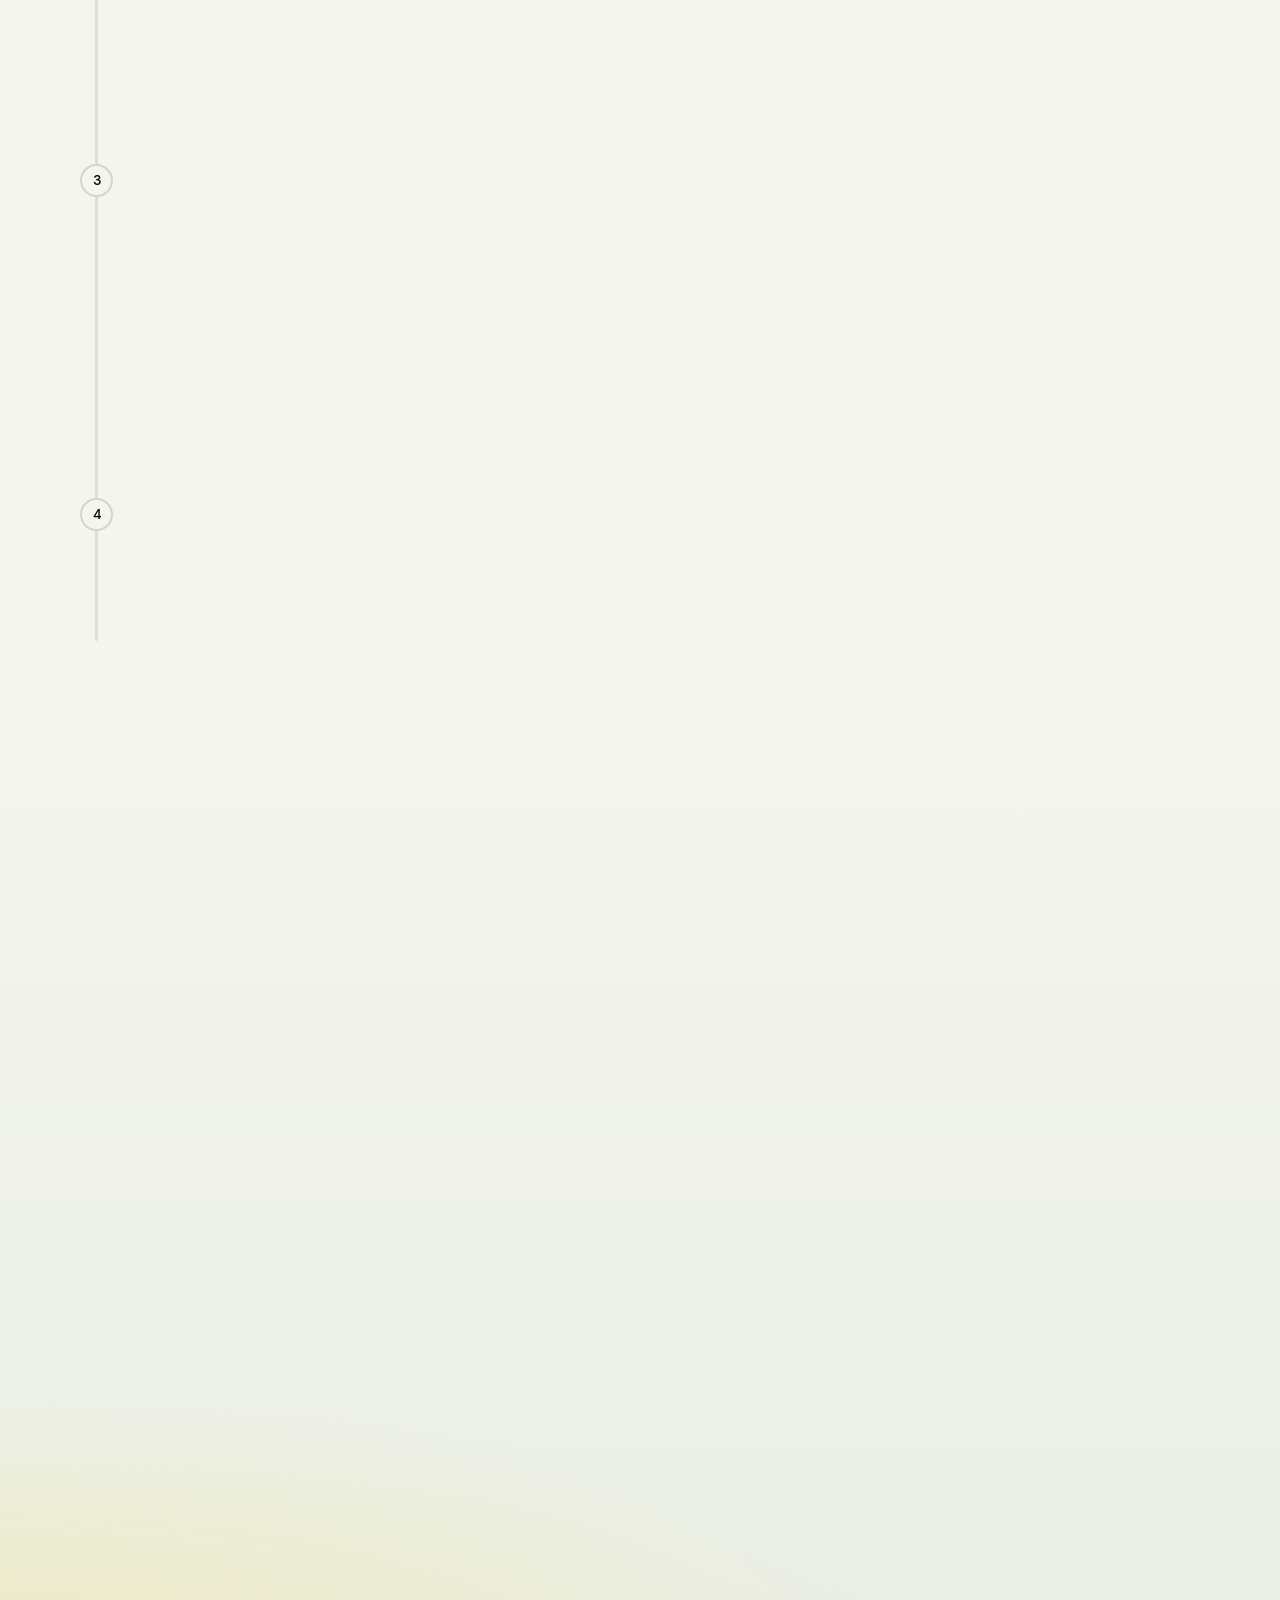
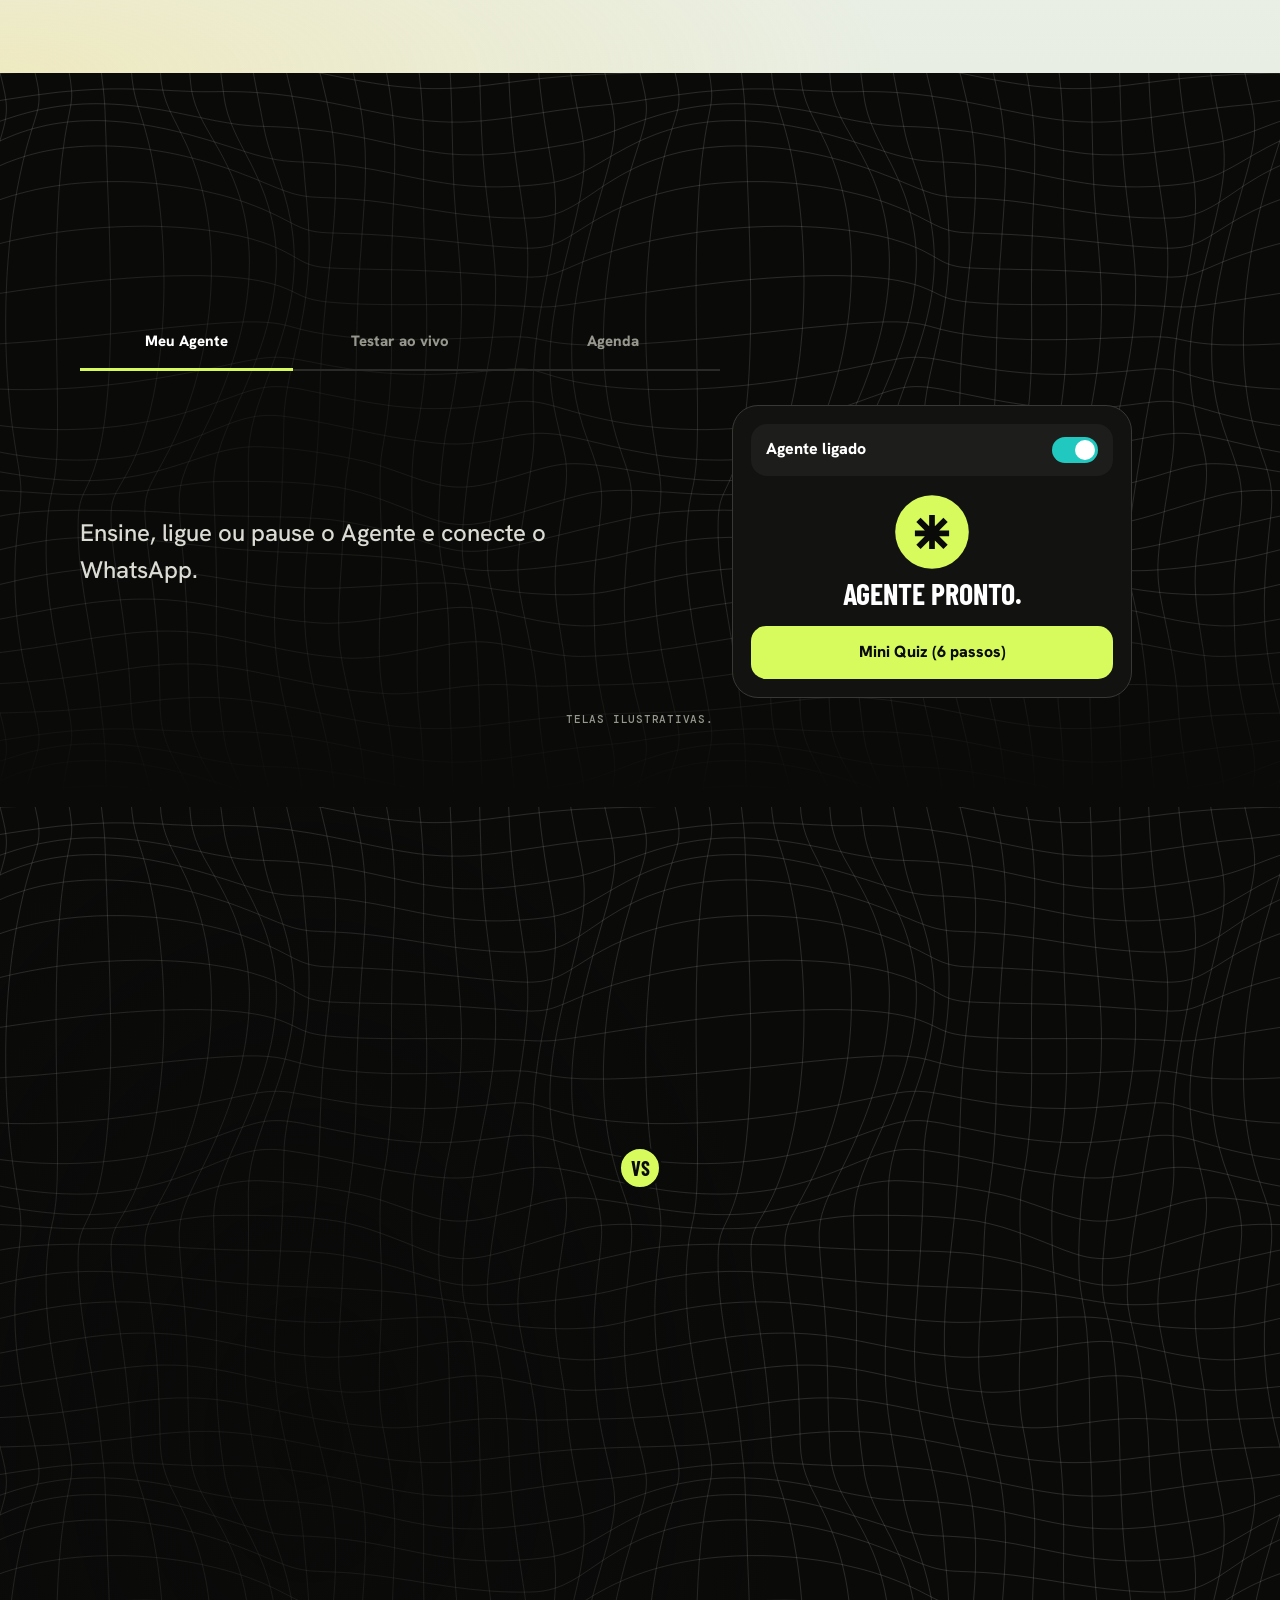
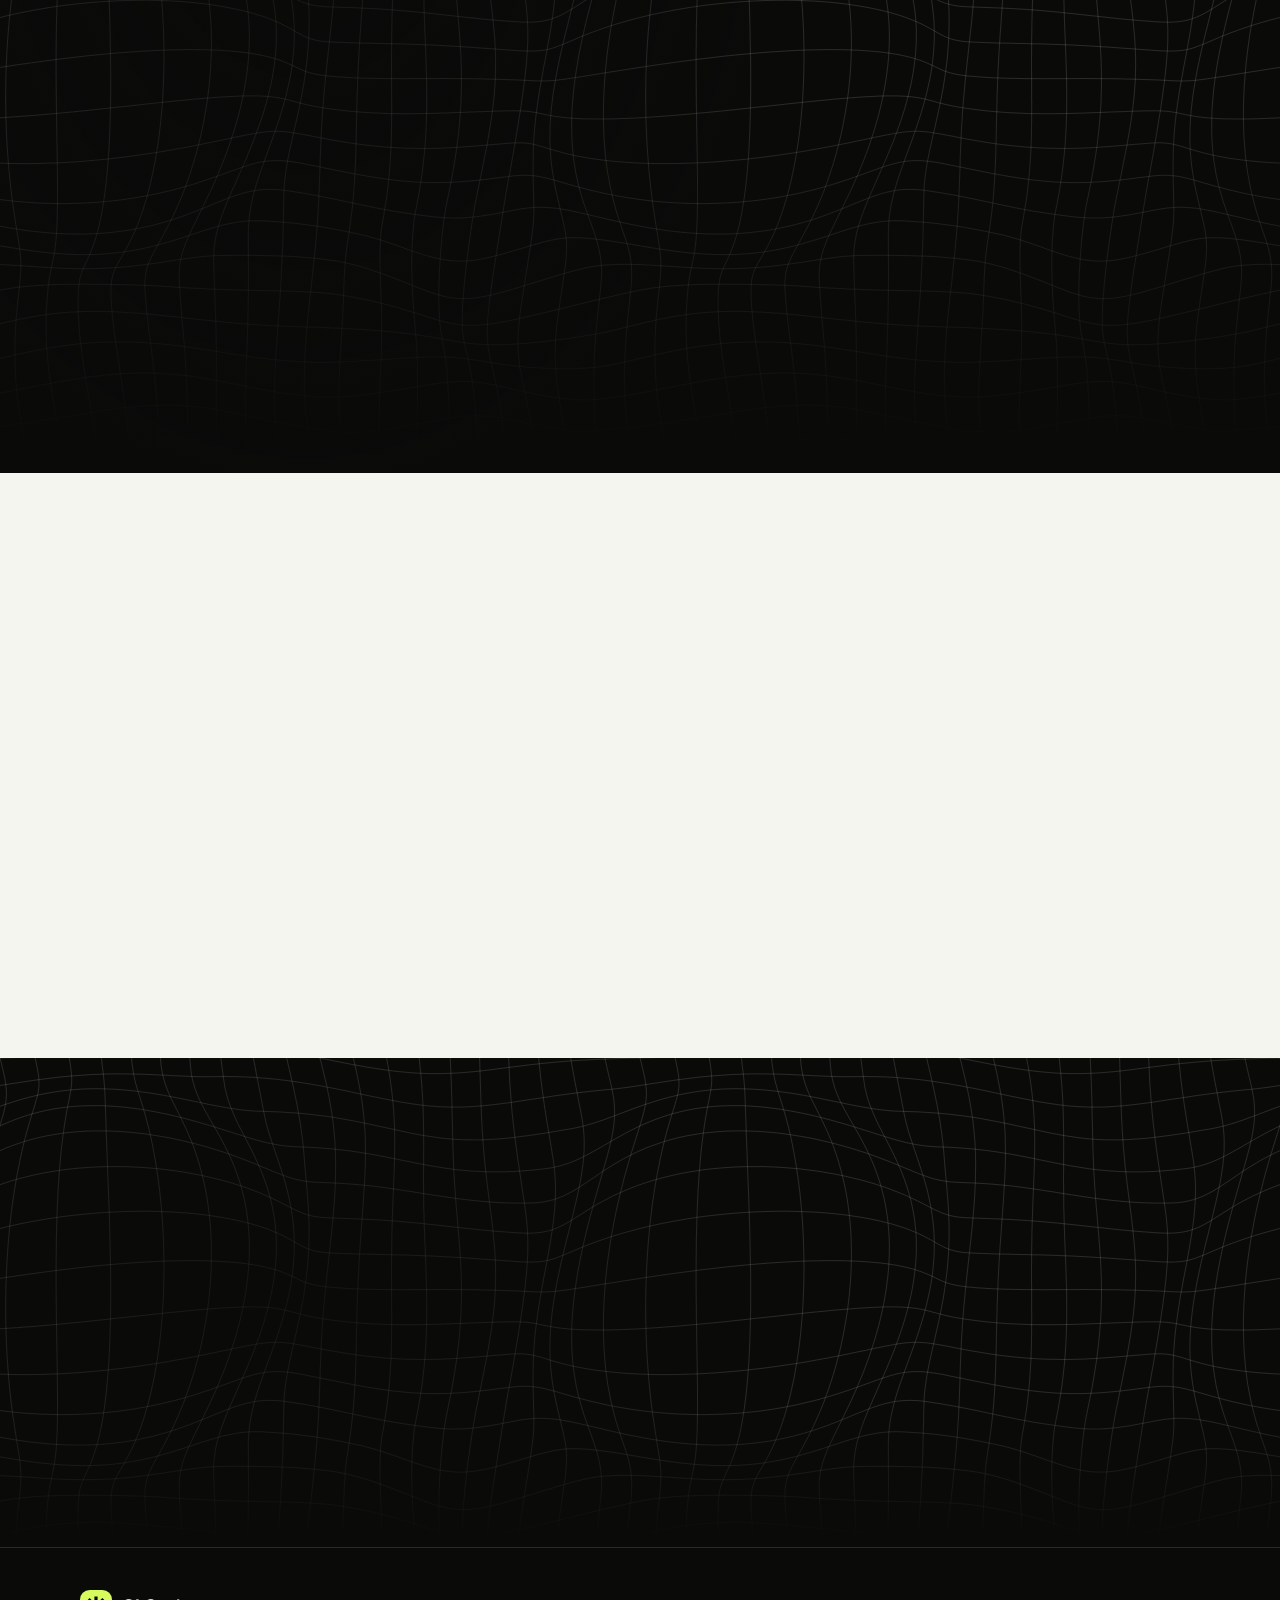
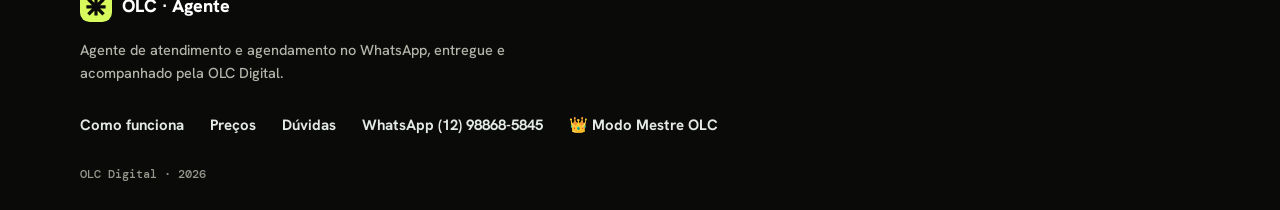
==== commit dd6c145d: "App avulso em app.html, pagina de vendas separada, painel no design escuro e demonstracao Co-authore" ====
--- a/index.html
+++ b/index.html
@@ -2,31 +2,22 @@
 <html lang="pt-BR">
 <head>
 <meta charset="utf-8">
-<meta http-equiv="Content-Security-Policy" content="default-src 'none'; script-src 'self'; style-src 'self'; font-src 'self'; img-src 'self' data:; connect-src https://n8n.187.53.124.11.sslip.io; manifest-src 'self'; worker-src 'self'; base-uri 'none'; form-action 'none'">
+<meta http-equiv="Content-Security-Policy" content="default-src 'none'; script-src 'self'; style-src 'self'; font-src 'self'; img-src 'self' data:; connect-src 'none'; base-uri 'none'; form-action 'none'">
 <meta name="viewport" content="width=device-width,initial-scale=1,viewport-fit=cover">
 <meta name="robots" content="noindex, nofollow">
 <meta name="referrer" content="no-referrer">
 <meta name="theme-color" content="#0a0a09">
 <title>OLC · Agente IA para WhatsApp</title>
 <meta name="description" content="Agente de atendimento e agendamento no WhatsApp para empresas, pela OLC Digital.">
-<link rel="icon" href="icon.svg?v=10" type="image/svg+xml">
-<link rel="manifest" href="manifest.json?v=10">
-<link rel="apple-touch-icon" href="apple-touch-icon.png?v=10">
-<meta name="mobile-web-app-capable" content="yes">
-<meta name="apple-mobile-web-app-capable" content="yes">
-<meta name="apple-mobile-web-app-title" content="Meu Agente">
-<link rel="stylesheet" href="fonts/fonts.css?v=10">
-<link rel="stylesheet" href="app.css?v=10">
-<link rel="stylesheet" href="cyboro.css?v=10">
-<link rel="stylesheet" href="vitrine.css?v=10">
-<link rel="stylesheet" href="quiz.css?v=10">
+<link rel="icon" href="icon.svg?v=11" type="image/svg+xml">
+<link rel="stylesheet" href="fonts/fonts.css?v=11">
+<link rel="stylesheet" href="vitrine.css?v=11">
 </head>
 <body>
 <div id="app"><p class="boot">Abrindo…</p></div>
-<div id="toast" class="toast" role="status" aria-live="polite"></div>
-<dialog id="modal" class="modal" aria-labelledby="modalTitle"></dialog>
-<noscript><p class="boot">Ative o JavaScript para usar o painel.</p></noscript>
-<script src="landing.js?v=10"></script>
-<script src="app.js?v=10"></script>
+<noscript><p class="boot">Ative o JavaScript para ver a página.</p></noscript>
+<script src="config.js?v=11"></script>
+<script src="landing.js?v=11"></script>
+<script src="site.js?v=11"></script>
 </body>
 </html>
--- a/vitrine.css
+++ b/vitrine.css
@@ -1,6 +1,9 @@
 /* Vitrine do Agente OLC: topo escuro com anéis, títulos condensados, acento limão e cartões arredondados.
    Celular primeiro; só transform e opacity são animados. */
-body.is-landing{background:#0a0a09}
+html{-webkit-text-size-adjust:100%}
+body{margin:0;background:#0a0a09}
+.boot{padding:40px 22px;color:#b4b4aa;text-align:center;font:500 16px system-ui,sans-serif}
+summary{cursor:pointer}
 .v{--ink:#0a0a09;--ink2:#151513;--line:#2a2a27;--lime:#d7fb5c;--teal:#20c8bf;--teald:#0a6a64;--sun:#f8e07c;--paper:#f4f5ee;--mute:#55605b;--muted:#b4b4aa;--cond:'Barlow Condensed','Hanken Grotesk',sans-serif;--mono:'DM Mono',ui-monospace,monospace;font:500 16px/1.55 'Hanken Grotesk',system-ui,sans-serif;color:var(--ink);overflow-x:clip}
 .v *,.v *::before,.v *::after{box-sizing:border-box}
 .v h1,.v h2,.v h3,.v p,.v ul,.v ol,.v figure{margin:0;padding:0}
@@ -481,7 +484,7 @@
 }
 
 /* ===== rodada 3 · fundo: grade distorcida e um unico destaque discreto ===== */
-.v-warp{position:absolute;inset:0;pointer-events:none;overflow:hidden;background:url("bg-grid.svg?v=10") 50% 0/560px 560px repeat}
+.v-warp{position:absolute;inset:0;pointer-events:none;overflow:hidden;background:url("bg-grid.svg?v=11") 50% 0/560px 560px repeat}
 .v-warp::after{content:"";position:absolute;inset:0;background:radial-gradient(70% 46% at 50% 24%,rgba(10,10,9,.58),transparent 72%),linear-gradient(transparent 68%,var(--ink) 97%)}
 .v-hero .v-warp::before{content:"";position:absolute;left:50%;top:430px;width:520px;height:520px;margin-left:-260px;border-radius:50%;background:radial-gradient(closest-side,rgba(215,251,92,.12),transparent);animation:v-glow 9s ease-in-out infinite}
 @keyframes v-glow{50%{transform:scale(1.14);opacity:.65}}
@@ -505,7 +508,7 @@
 .v-vs__col li::before{position:absolute;left:0;top:0;width:20px;height:20px;border-radius:7px;text-align:center;font:900 13px/20px sans-serif}
 .v-vs__col--human{border:1.5px dashed #5a5a52;background:#121211;color:#c9c9c0}
 .v .v-vs__col--human h3{color:#dcdcd4}
-.v-vs__col--human .v-vs__num{color:#e8e8e0;text-decoration:line-through;text-decoration-color:#ff8f7a;text-decoration-thickness:3px;font-size:clamp(28px,8.4vw,44px)}
+.v-vs__col--human .v-vs__num{color:#ffab9b;font-size:clamp(28px,8.4vw,44px)}
 .v-vs__col--human li::before{content:"\2013";background:#34342f;color:#ffab9b}
 .v-vs__col--olc{background:#fff;color:var(--ink);box-shadow:7px 7px 0 var(--lime)}
 .v .v-vs__col--olc h3{color:var(--ink)}
@@ -541,3 +544,4 @@
  .v-plans{grid-template-columns:repeat(2,minmax(0,1fr));gap:34px;max-width:920px;margin-inline:auto}
  .v-plan--best{order:0}
 }
+.v .v-price .v-plan:not(.v-plan--best) h3{color:#fff}
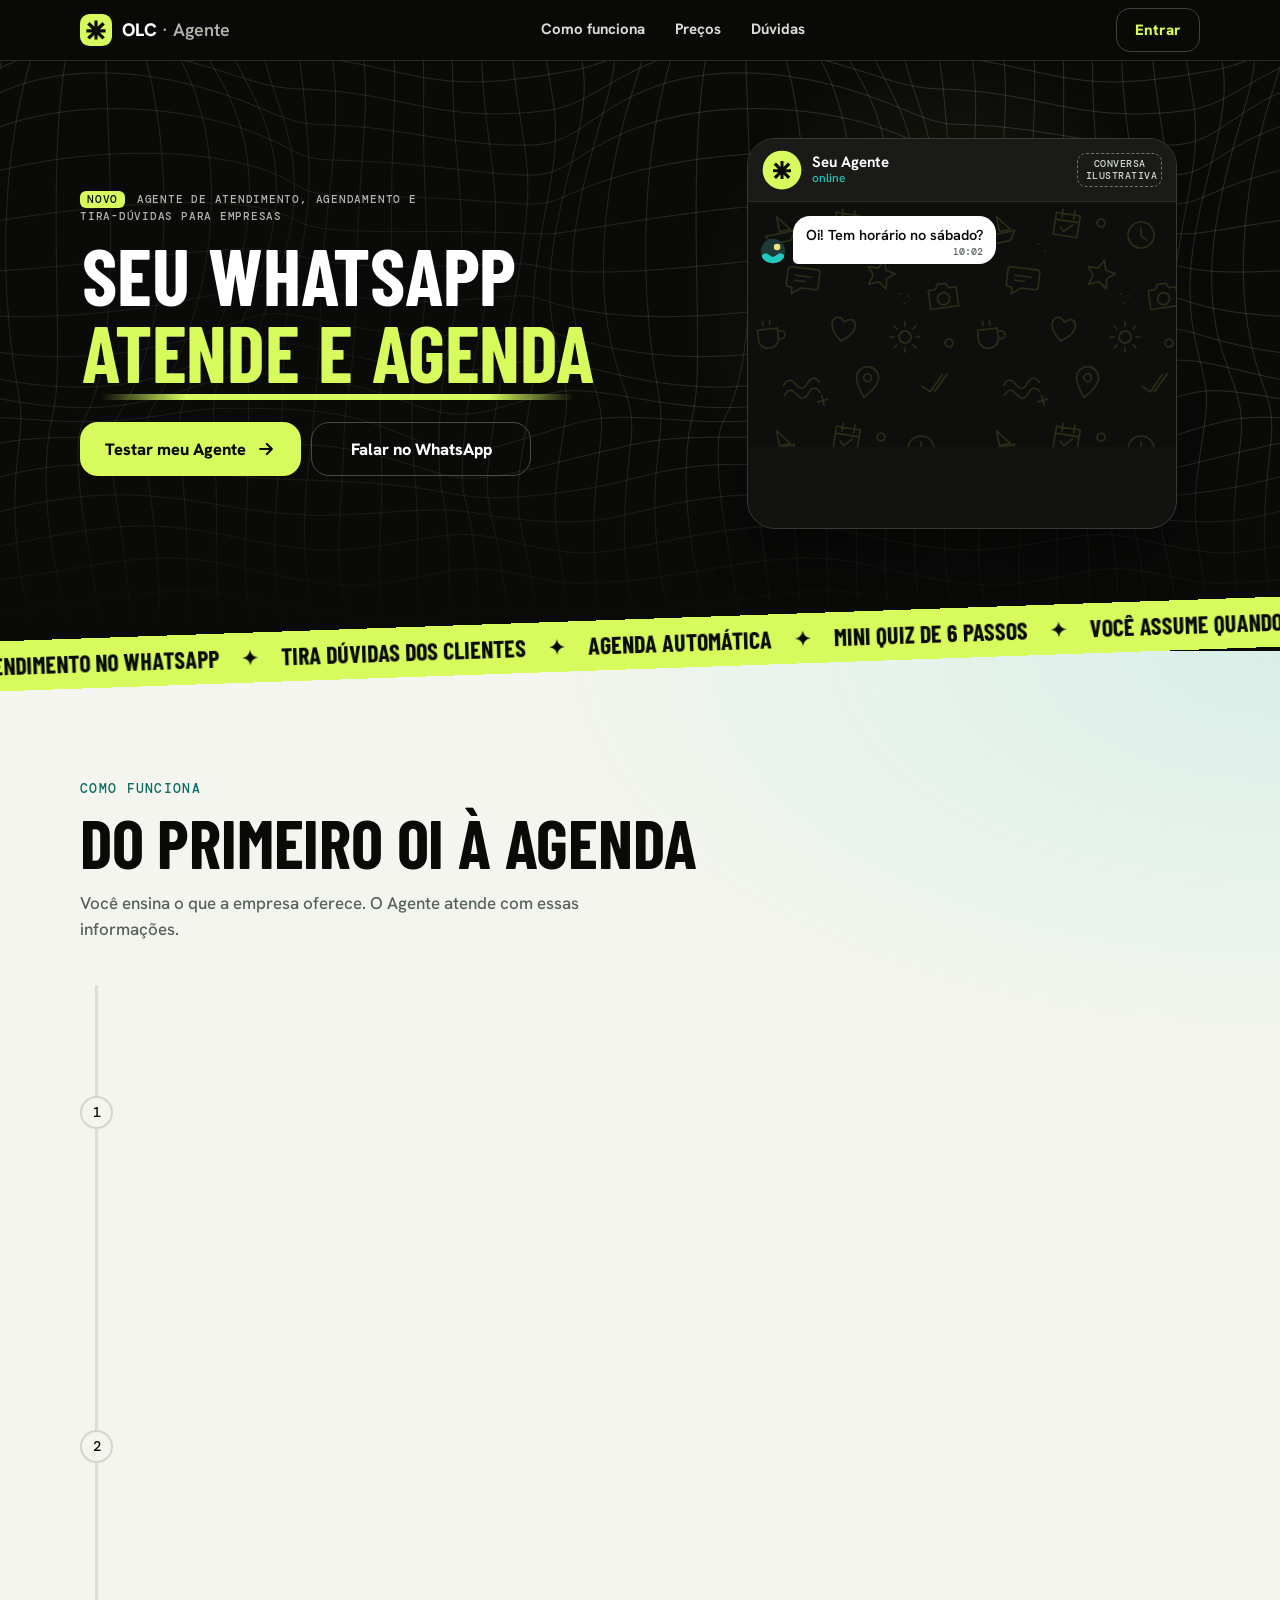
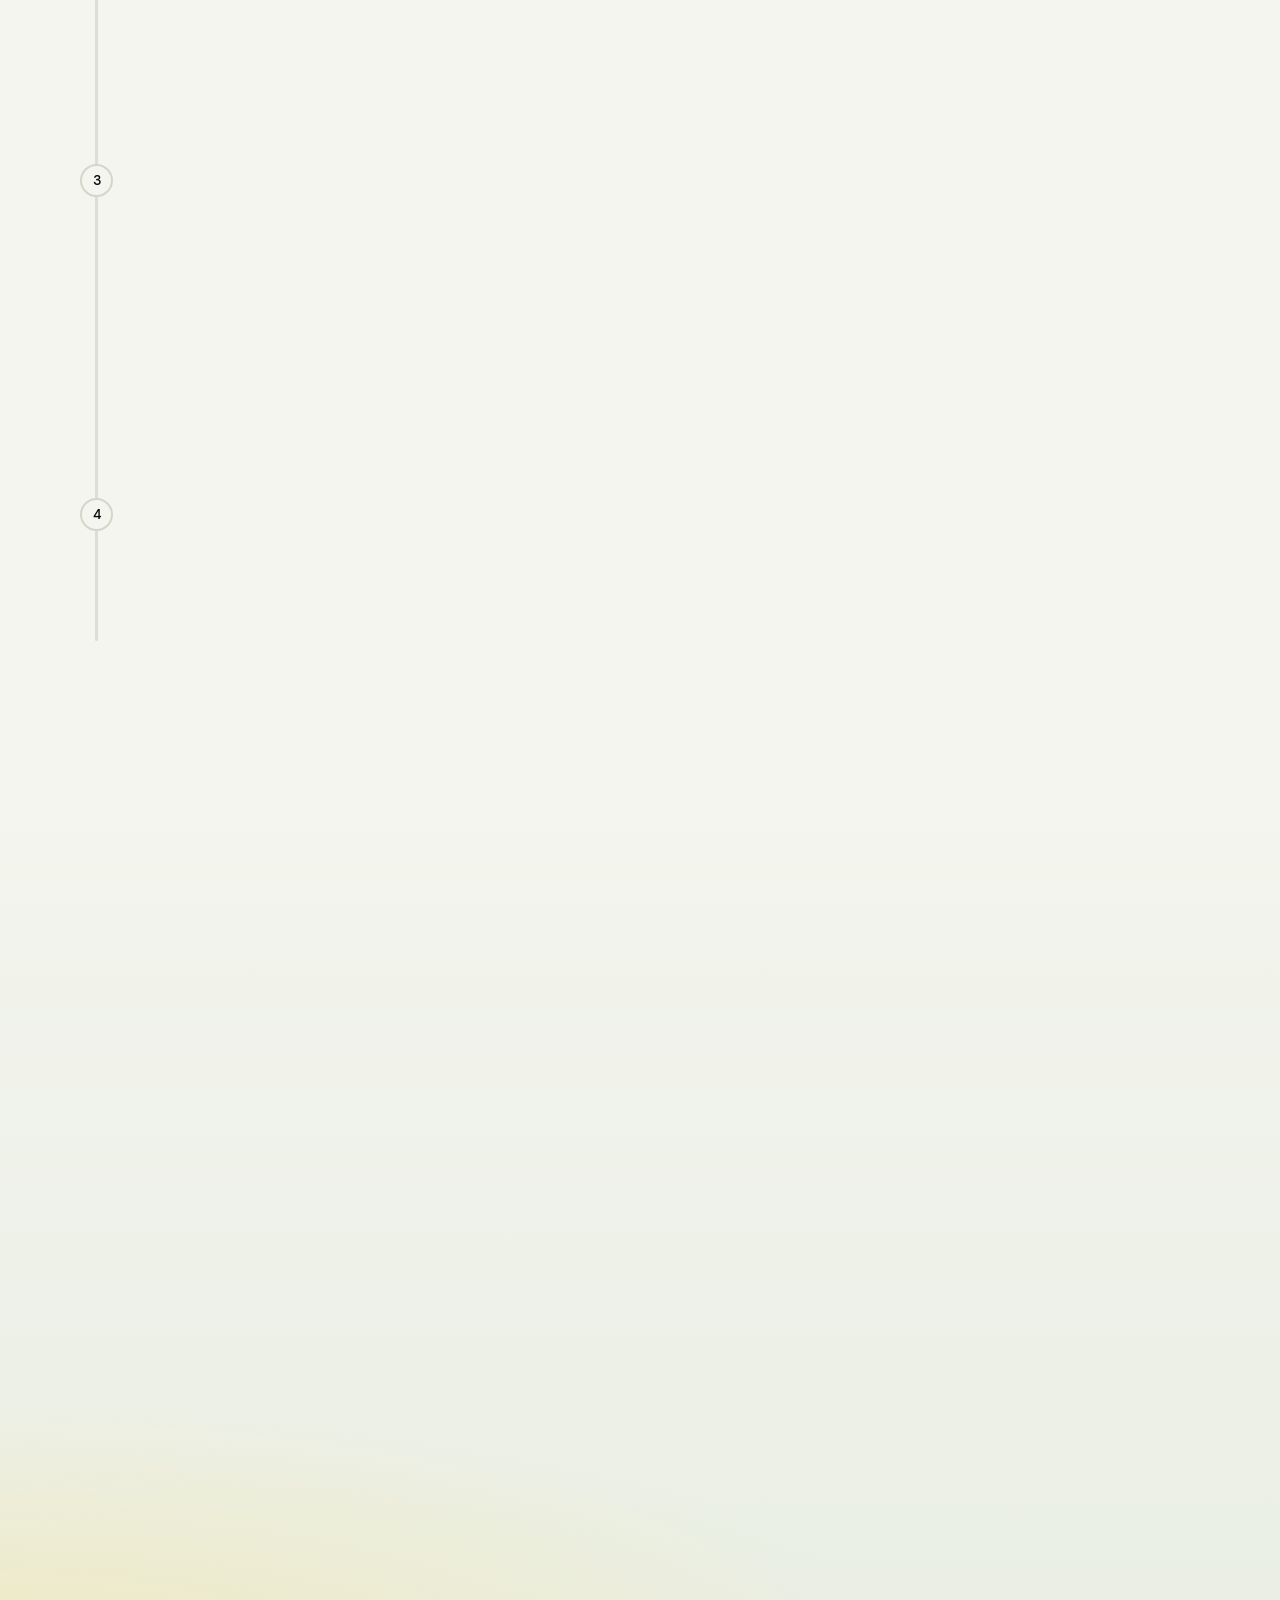
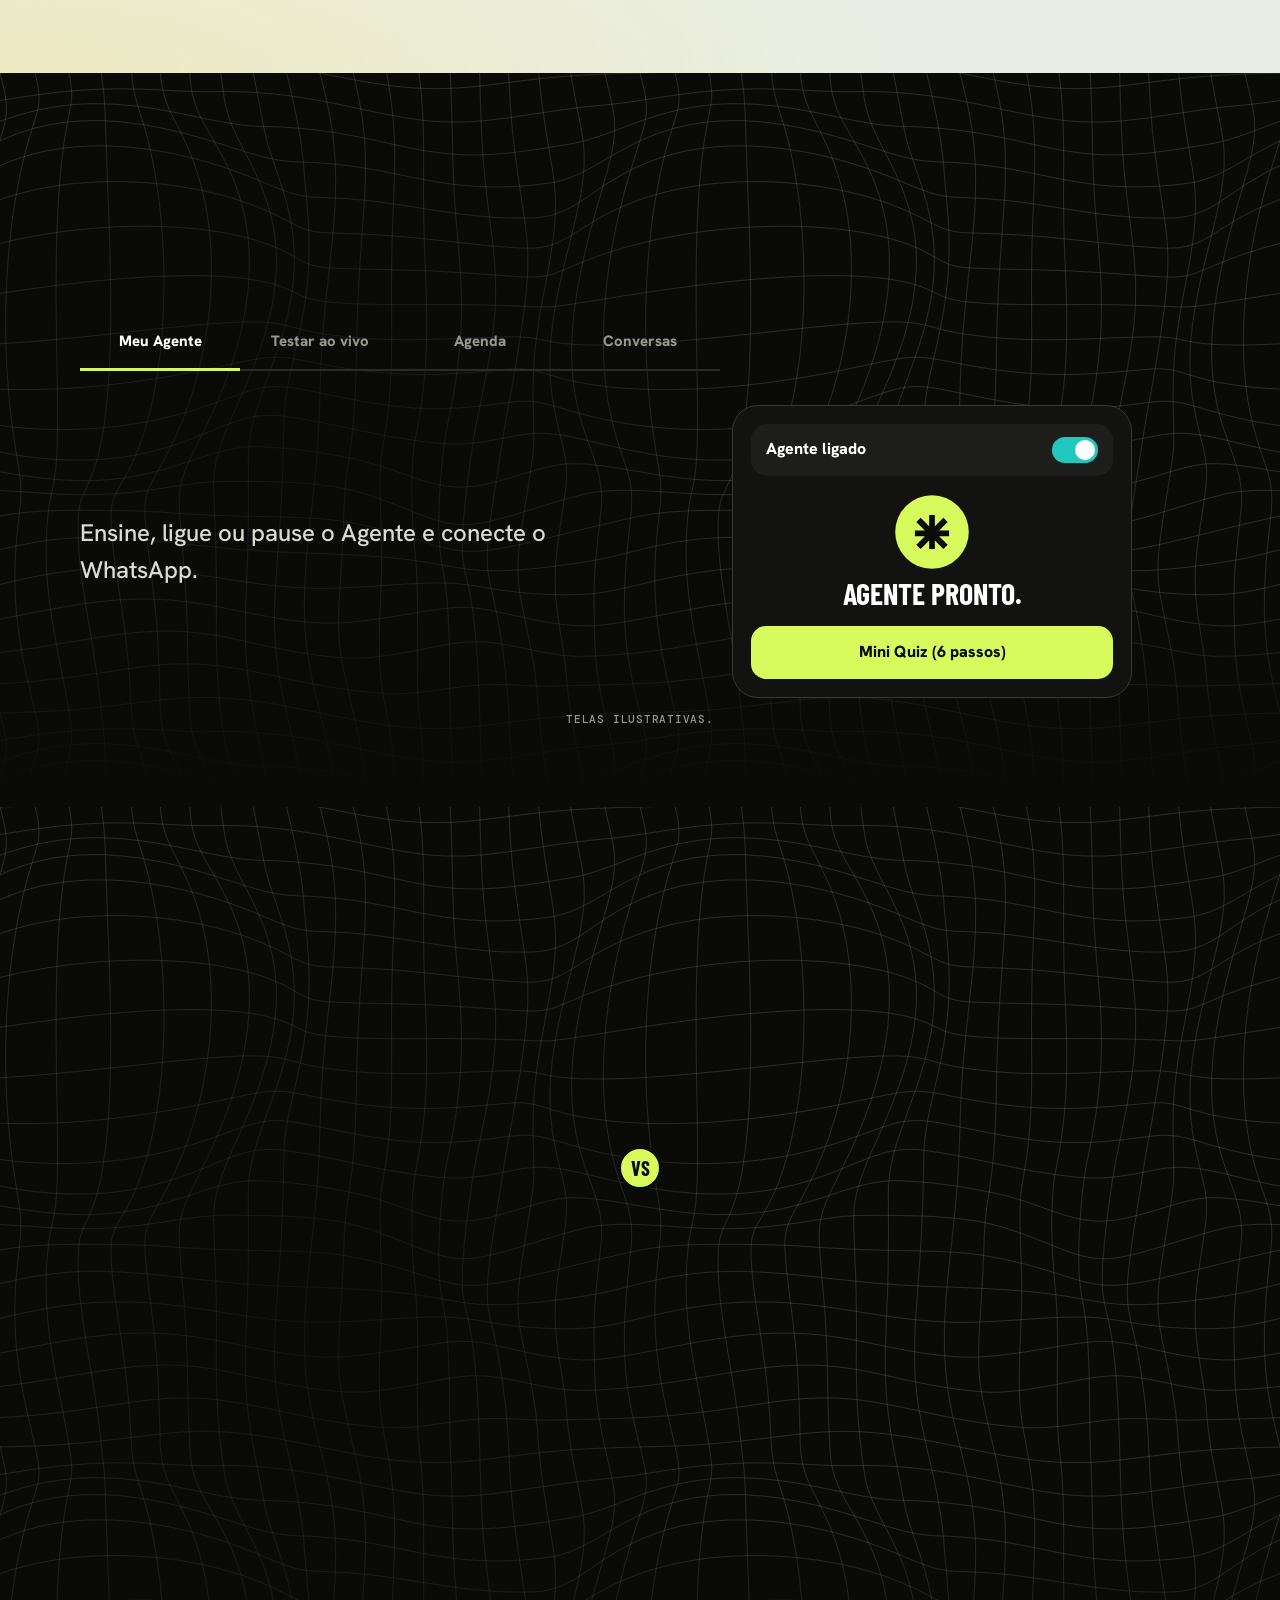
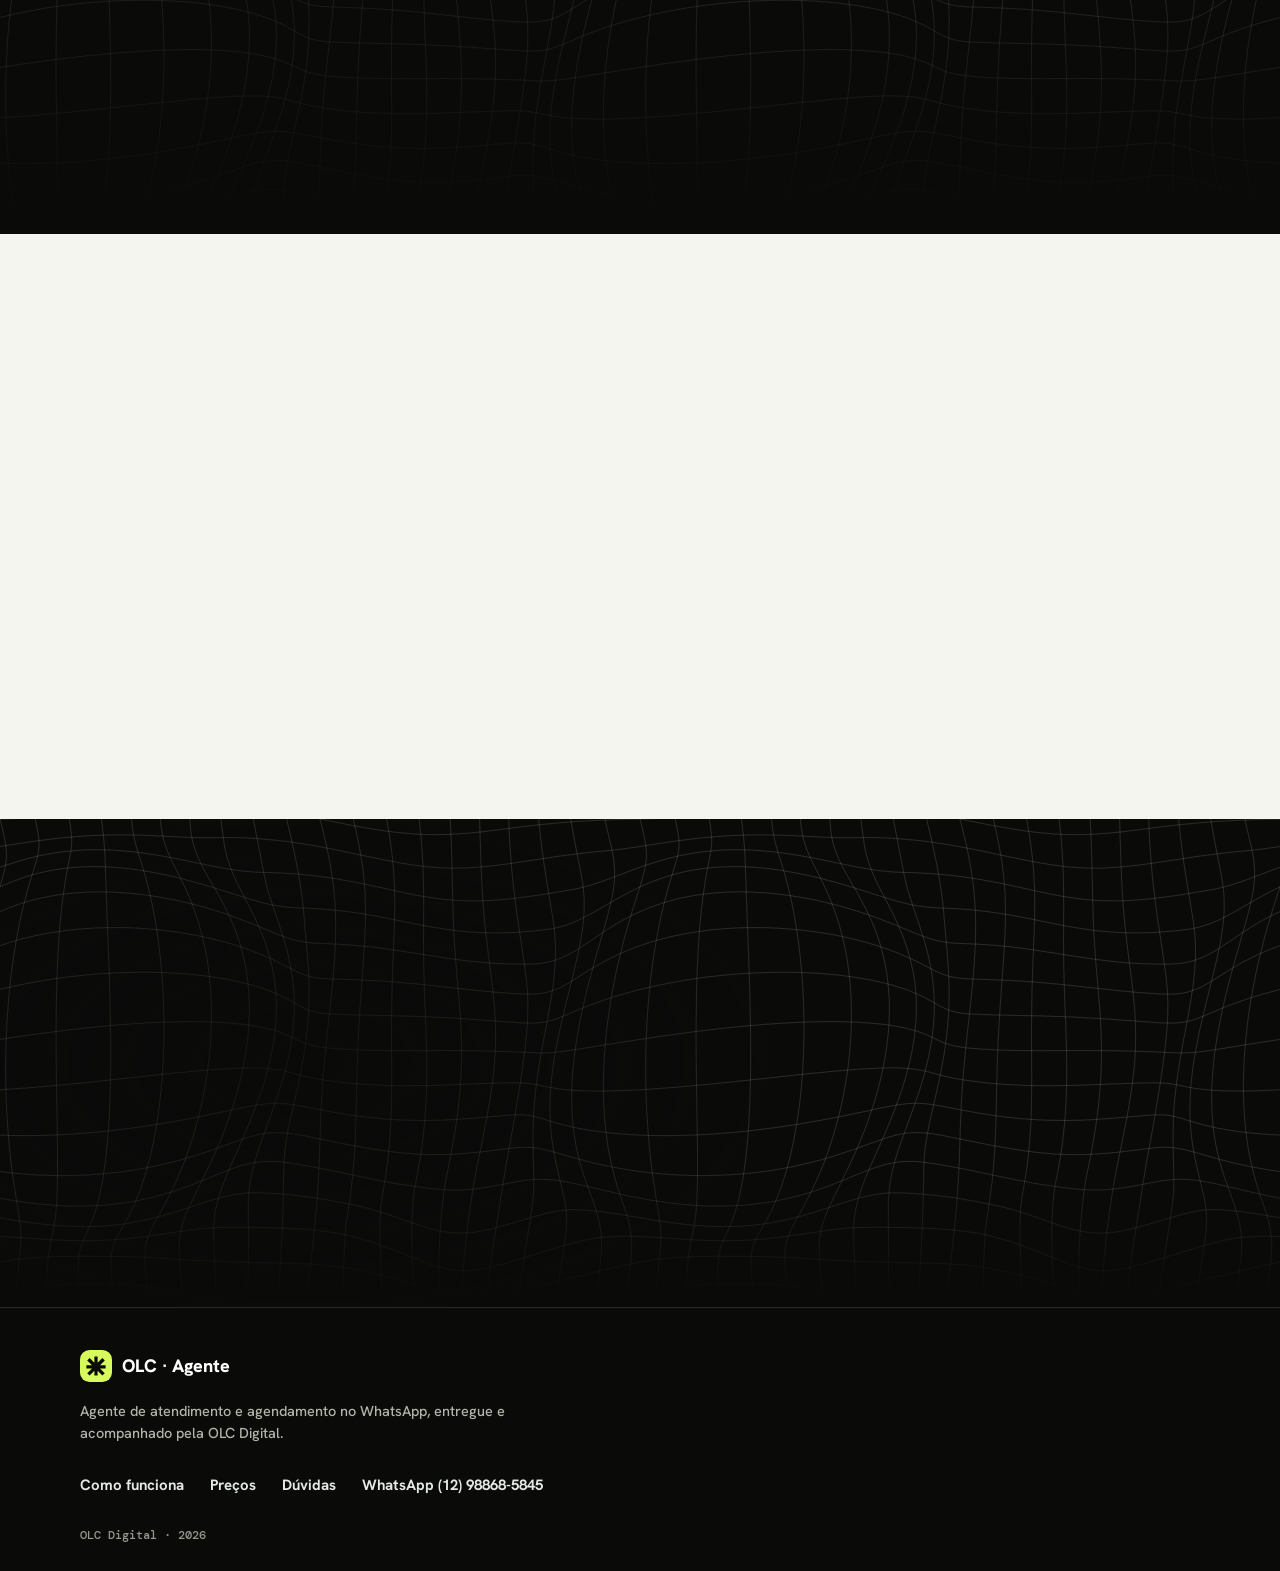
==== commit d5cef769: "Teste de 7 dias a R$ 47 e os dois planos juntos na mesma tela do celular Co-authored-by: OpenBot <33" ====
--- a/index.html
+++ b/index.html
@@ -9,15 +9,15 @@
 <meta name="theme-color" content="#0a0a09">
 <title>OLC · Agente IA para WhatsApp</title>
 <meta name="description" content="Agente de atendimento e agendamento no WhatsApp para empresas, pela OLC Digital.">
-<link rel="icon" href="icon.svg?v=11" type="image/svg+xml">
-<link rel="stylesheet" href="fonts/fonts.css?v=11">
-<link rel="stylesheet" href="vitrine.css?v=11">
+<link rel="icon" href="icon.svg?v=12" type="image/svg+xml">
+<link rel="stylesheet" href="fonts/fonts.css?v=12">
+<link rel="stylesheet" href="vitrine.css?v=12">
 </head>
 <body>
 <div id="app"><p class="boot">Abrindo…</p></div>
 <noscript><p class="boot">Ative o JavaScript para ver a página.</p></noscript>
-<script src="config.js?v=11"></script>
-<script src="landing.js?v=11"></script>
-<script src="site.js?v=11"></script>
+<script src="config.js?v=12"></script>
+<script src="landing.js?v=12"></script>
+<script src="site.js?v=12"></script>
 </body>
 </html>
--- a/vitrine.css
+++ b/vitrine.css
@@ -156,11 +156,11 @@
 /* painel */
 .v-panel{padding:78px 0 56px;overflow:hidden;background:var(--ink);color:#fff}
 .v-panel .v-eyebrow,.v-end .v-eyebrow{color:var(--teal)}
-.v-tabs{position:relative;display:grid;grid-template-columns:repeat(3,minmax(0,1fr));border-bottom:2px solid var(--line)}
+.v-tabs{position:relative;display:grid;grid-template-columns:repeat(4,minmax(0,1fr));border-bottom:2px solid var(--line)}
 .v-tabs button{min-height:56px;padding:6px 4px;border:0;background:transparent;color:#97978d;font-size:15px;font-weight:800;line-height:1.2}
 .v-tabs button[aria-selected="true"]{color:#fff}
-.v-tabs__ink{position:absolute;left:0;bottom:-2px;width:33.333%;height:3px;background:var(--lime);transition:transform .45s cubic-bezier(.22,1,.36,1)}
-.v-tabs__ink.pos1{transform:translateX(100%)}.v-tabs__ink.pos2{transform:translateX(200%)}
+.v-tabs__ink{position:absolute;left:0;bottom:-2px;width:25%;height:3px;background:var(--lime);transition:transform .45s cubic-bezier(.22,1,.36,1)}
+.v-tabs__ink.pos1{transform:translateX(100%)}.v-tabs__ink.pos2{transform:translateX(200%)}.v-tabs__ink.pos3{transform:translateX(300%)}
 .v-panes{display:grid}
 .v-pane{grid-area:1/1;visibility:hidden;opacity:0;transform:translateY(18px);transition:opacity .35s,transform .45s cubic-bezier(.22,1,.36,1),visibility 0s .35s}
 .v-pane.on{visibility:visible;opacity:1;transform:none;transition:opacity .35s .08s,transform .45s .08s cubic-bezier(.22,1,.36,1)}
@@ -484,7 +484,7 @@
 }
 
 /* ===== rodada 3 · fundo: grade distorcida e um unico destaque discreto ===== */
-.v-warp{position:absolute;inset:0;pointer-events:none;overflow:hidden;background:url("bg-grid.svg?v=11") 50% 0/560px 560px repeat}
+.v-warp{position:absolute;inset:0;pointer-events:none;overflow:hidden;background:url("bg-grid.svg?v=12") 50% 0/560px 560px repeat}
 .v-warp::after{content:"";position:absolute;inset:0;background:radial-gradient(70% 46% at 50% 24%,rgba(10,10,9,.58),transparent 72%),linear-gradient(transparent 68%,var(--ink) 97%)}
 .v-hero .v-warp::before{content:"";position:absolute;left:50%;top:430px;width:520px;height:520px;margin-left:-260px;border-radius:50%;background:radial-gradient(closest-side,rgba(215,251,92,.12),transparent);animation:v-glow 9s ease-in-out infinite}
 @keyframes v-glow{50%{transform:scale(1.14);opacity:.65}}
@@ -545,3 +545,50 @@
  .v-plan--best{order:0}
 }
 .v .v-price .v-plan:not(.v-plan--best) h3{color:#fff}
+.v-tabs button{font-size:13.5px}
+@media (max-width:374px){.v-tabs button{font-size:12px;padding-inline:1px}}
+@media (min-width:900px){.v-tabs button{font-size:15px}}
+
+/* ===== os dois planos juntos numa tela de celular ===== */
+.v-offer{scroll-margin-top:64px}
+.v-offer .v-pay{margin:30px 0 12px;gap:8px}
+.v-offer .v-pay b{padding:6px 13px;border-radius:11px;font-size:14px}
+.v-offer .v-plans{gap:16px}
+.v-offer .v-plan{padding:13px 14px 14px;border-radius:22px;animation:none}
+.v-plan__head{display:flex;align-items:flex-end;justify-content:space-between;gap:10px}
+.v-plan__head>div:first-child{display:grid;justify-items:start;gap:7px;min-width:0}
+.v-offer .v-plan__tag{margin:0;padding:3px 8px;font-size:10px}
+.v .v-offer .v-plan h3{margin:0;font-size:23px;line-height:1.02;text-wrap:balance}
+.v-plan__val{display:grid;justify-items:end;flex:none}
+.v-offer .v-plan__price{margin:0!important;gap:3px;font-size:62px;line-height:.86}
+.v-offer .v-plan__price small{margin-top:5px;font-size:16px}
+.v-offer .v-plan__per{margin-top:5px!important;font-size:12.5px;line-height:1.2}
+.v .v-offer .v-plan ul{gap:5px;margin:11px 0 12px}
+.v-offer .v-plan li{gap:8px;font-size:14px;line-height:1.3}
+.v-offer .v-plan li .v-ico{width:17px;height:17px}
+.v-offer .v-plan .v-btn{min-height:48px;border-radius:15px;font-size:15.5px}
+.v-offer .v-plan--best{box-shadow:5px 5px 0 #fff}
+@media (max-width:899px){
+ .v-price{padding:56px 0 56px}
+ .v-price .v-title{margin-bottom:18px}
+ .v .v-price h2{font-size:clamp(34px,9.6vw,42px)}
+ /* comparativo vira uma faixa compacta, lado a lado, acima dos planos */
+ .v-price .v-vs{grid-template-columns:minmax(0,1fr) minmax(0,1fr);gap:12px;position:relative}
+ .v-price .v-vs__col{padding:12px 10px;border-radius:18px}
+ .v-price .v-vs__col h3{gap:6px;font-size:17px;line-height:1.05}
+ .v-price .v-vs__col h3 .v-agent{width:22px;height:22px;flex:none}
+ .v-price .v-vs__num{margin-top:6px!important;font-size:clamp(19px,5.6vw,26px);white-space:normal;line-height:1.05}
+ .v-price .v-vs__per{font-size:12px;line-height:1.3}
+ .v .v-price .v-vs__col ul{gap:4px;margin-top:8px}
+ .v-price .v-vs__col li{padding-left:21px;font-size:12px;line-height:1.3}
+ .v-price .v-vs__col li::before{width:15px;height:15px;border-radius:5px;font-size:10px;line-height:15px}
+ .v-price .v-vs__x{position:absolute;left:50%;top:50%;margin:-17px 0 0 -17px;width:34px;height:34px;font-size:15px}
+ .v-price .v-vs__note{margin-top:10px;font-size:11.5px}
+ .v-offer .v-pay{margin:26px 0 12px}
+}
+@media (max-width:374px){
+ .v-offer .v-plan__price{font-size:50px}
+ .v .v-offer .v-plan h3{font-size:19px}
+ .v-offer .v-plan li{font-size:12.5px}
+}
+@media (min-width:900px){.v-offer{max-width:920px;margin-inline:auto}.v-offer .v-plans{gap:34px}.v-offer .v-plan{padding:22px}.v-offer .v-plan__price{font-size:76px}.v .v-offer .v-plan h3{font-size:28px}.v-offer .v-plan li{font-size:15px}}
